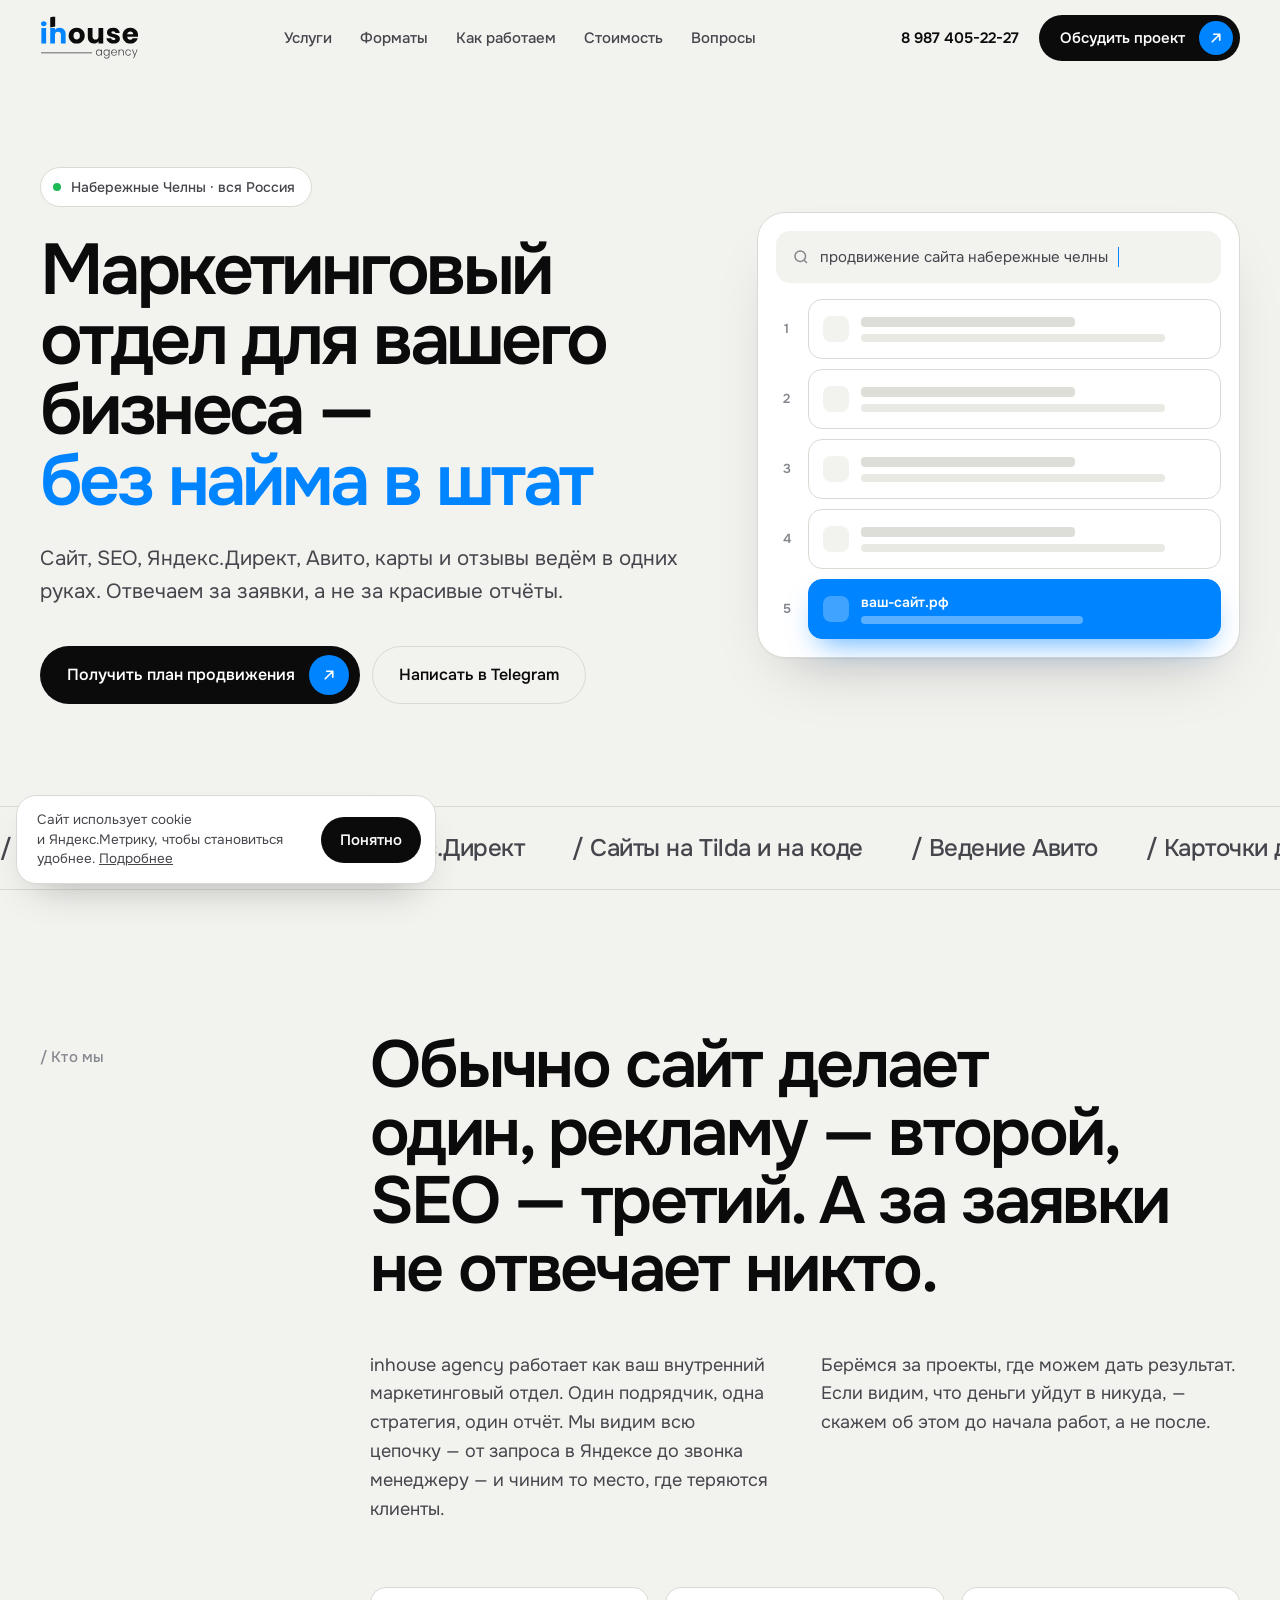
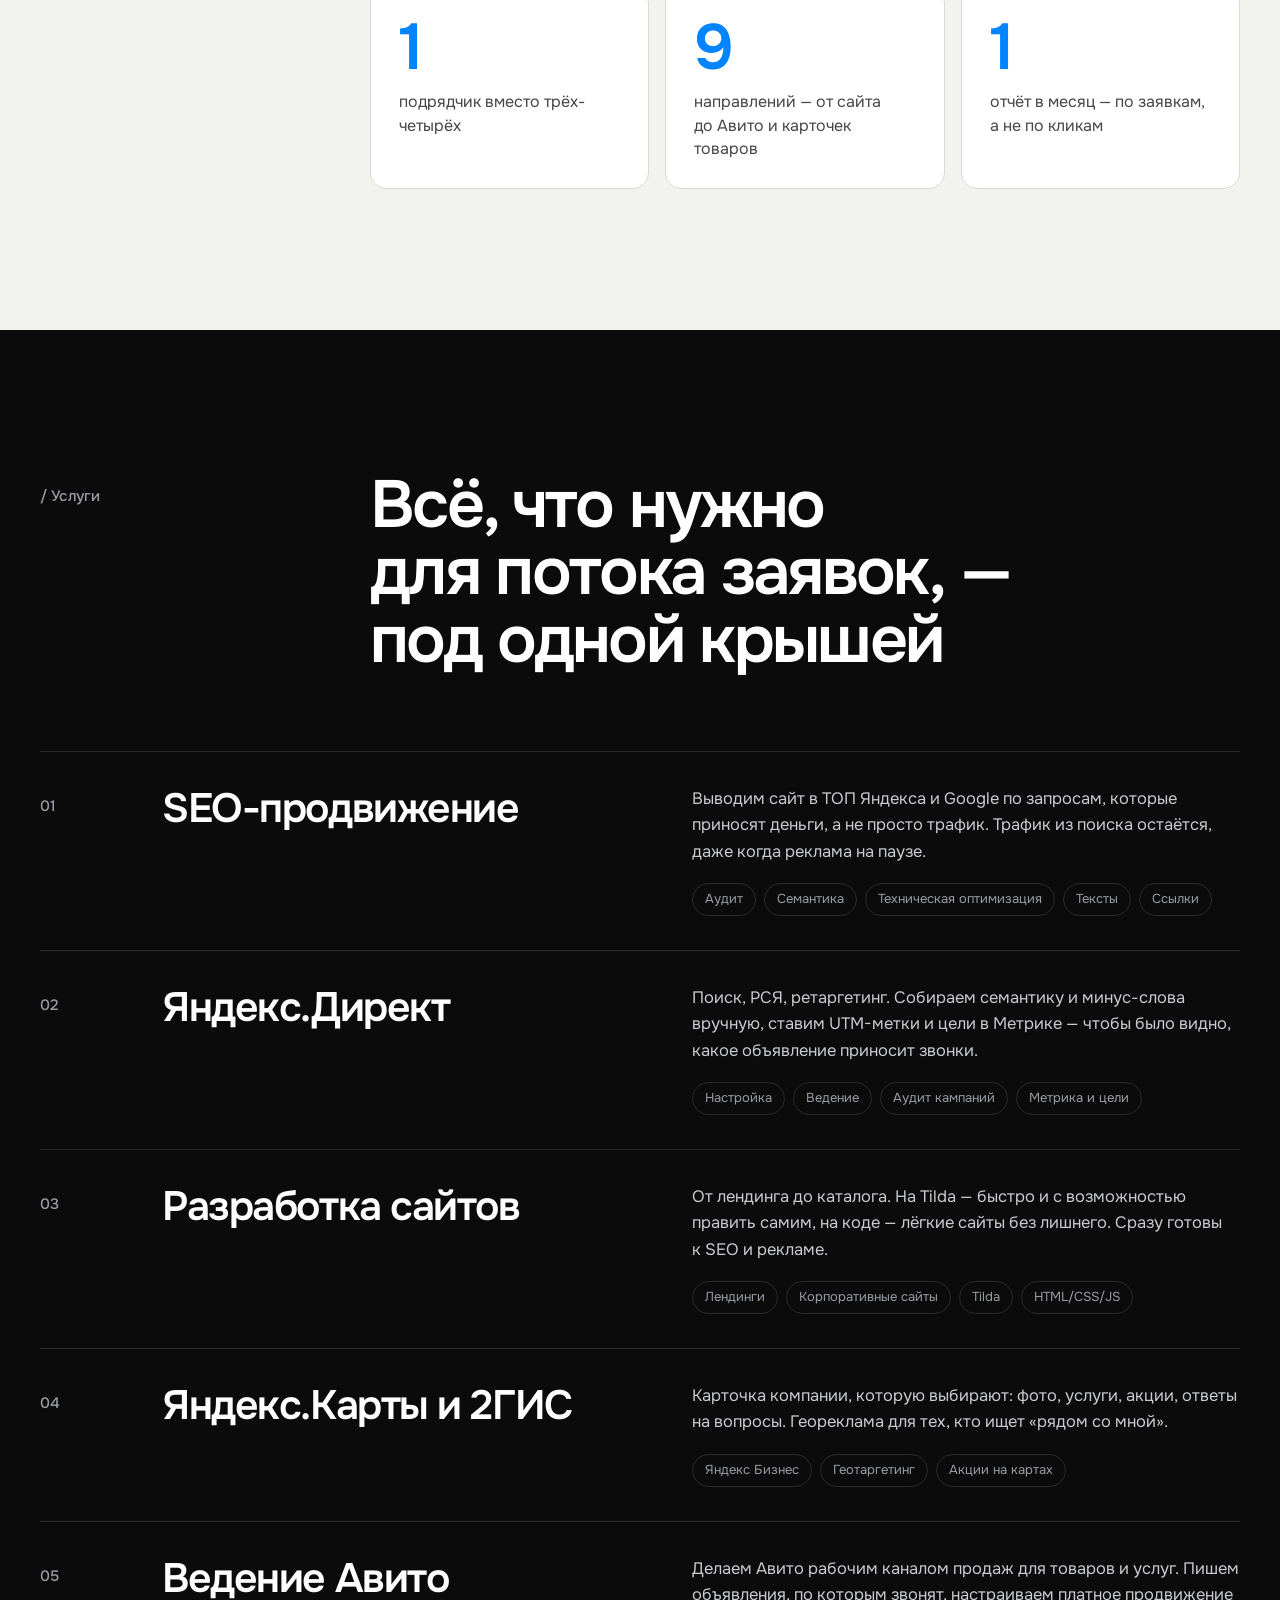
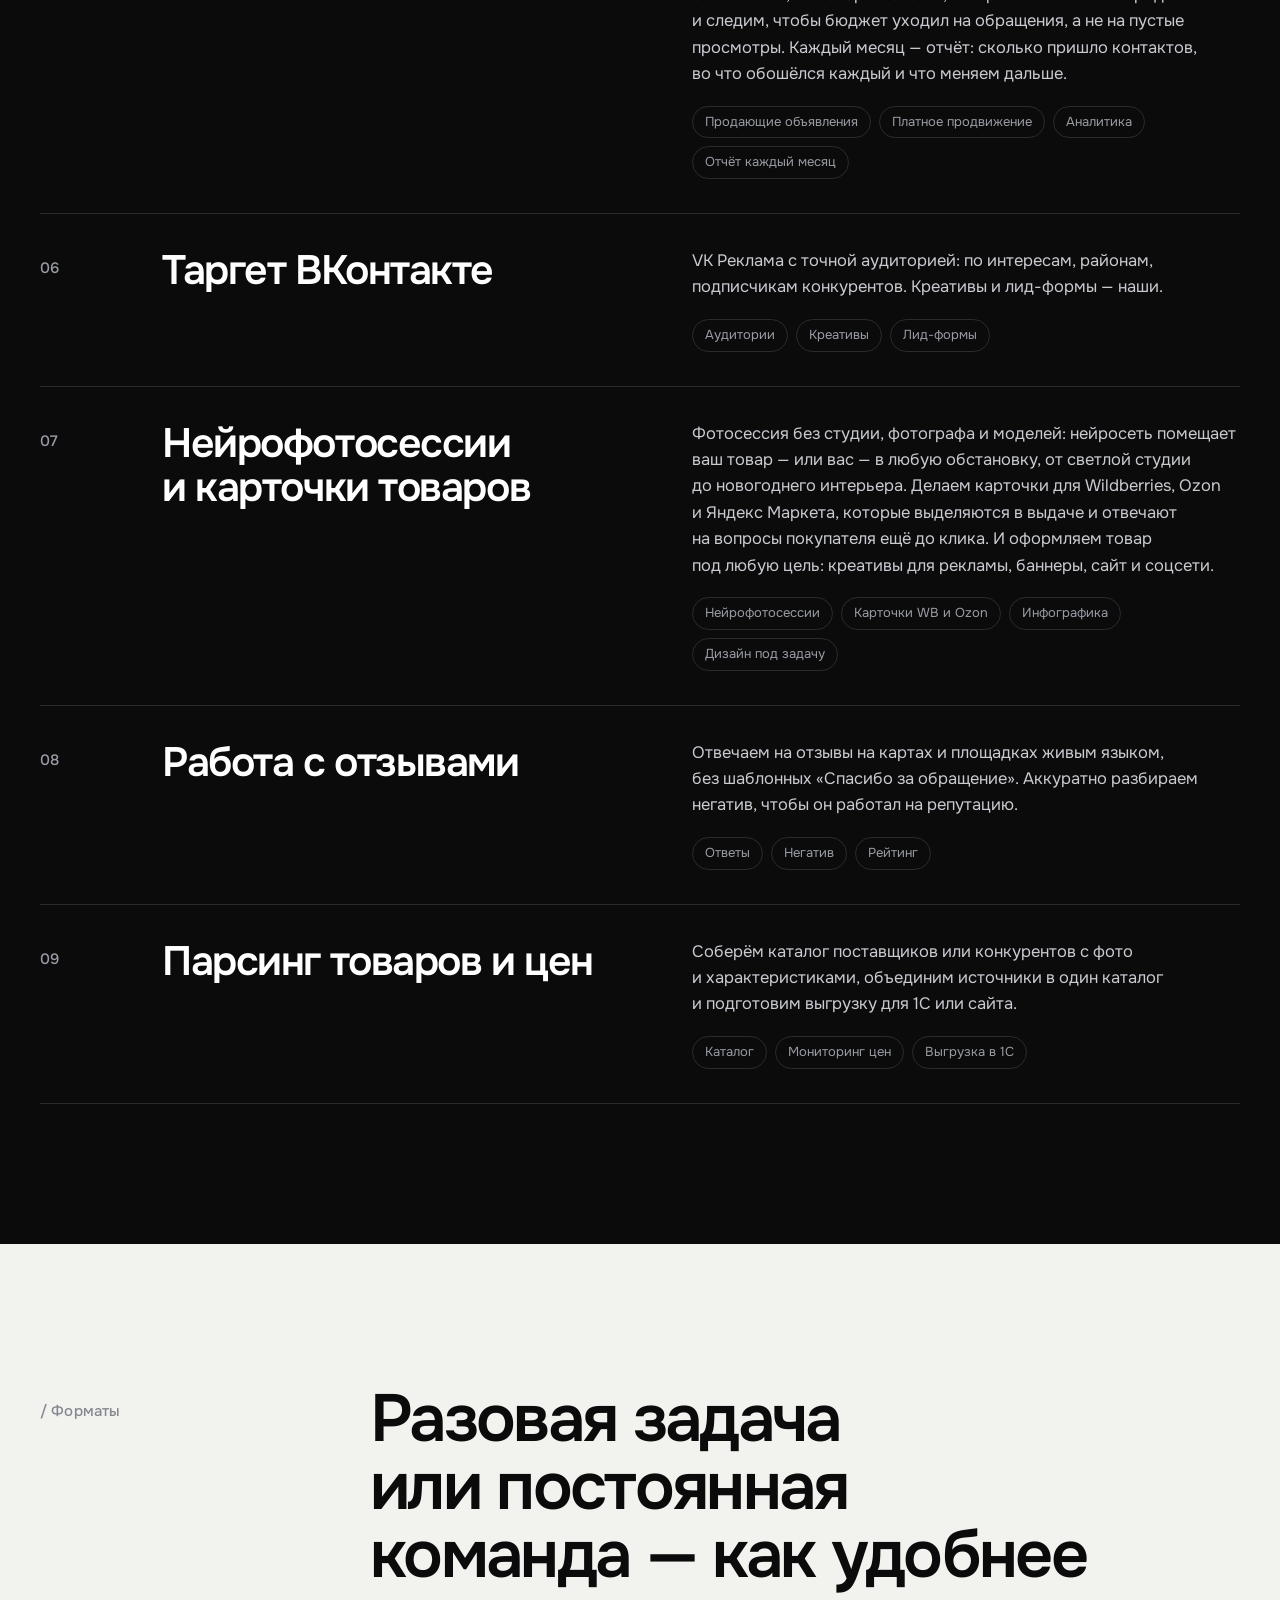
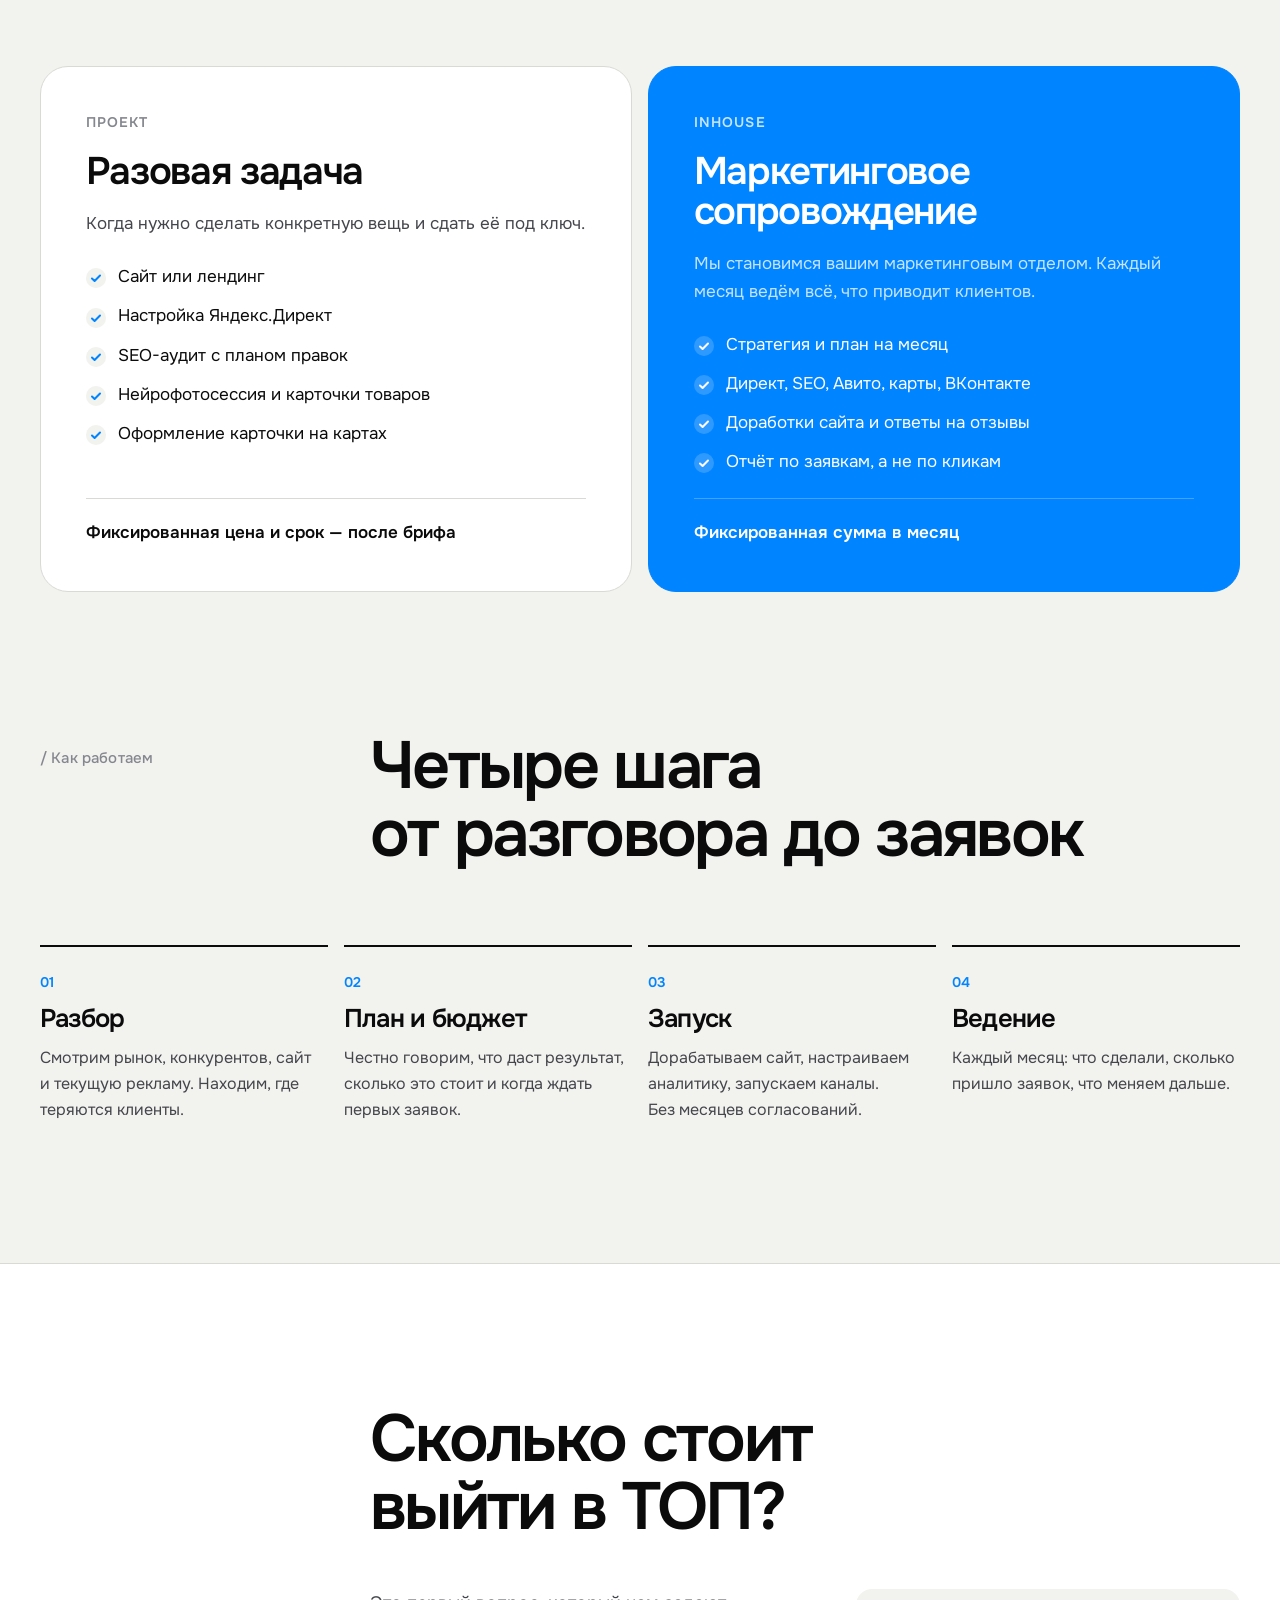
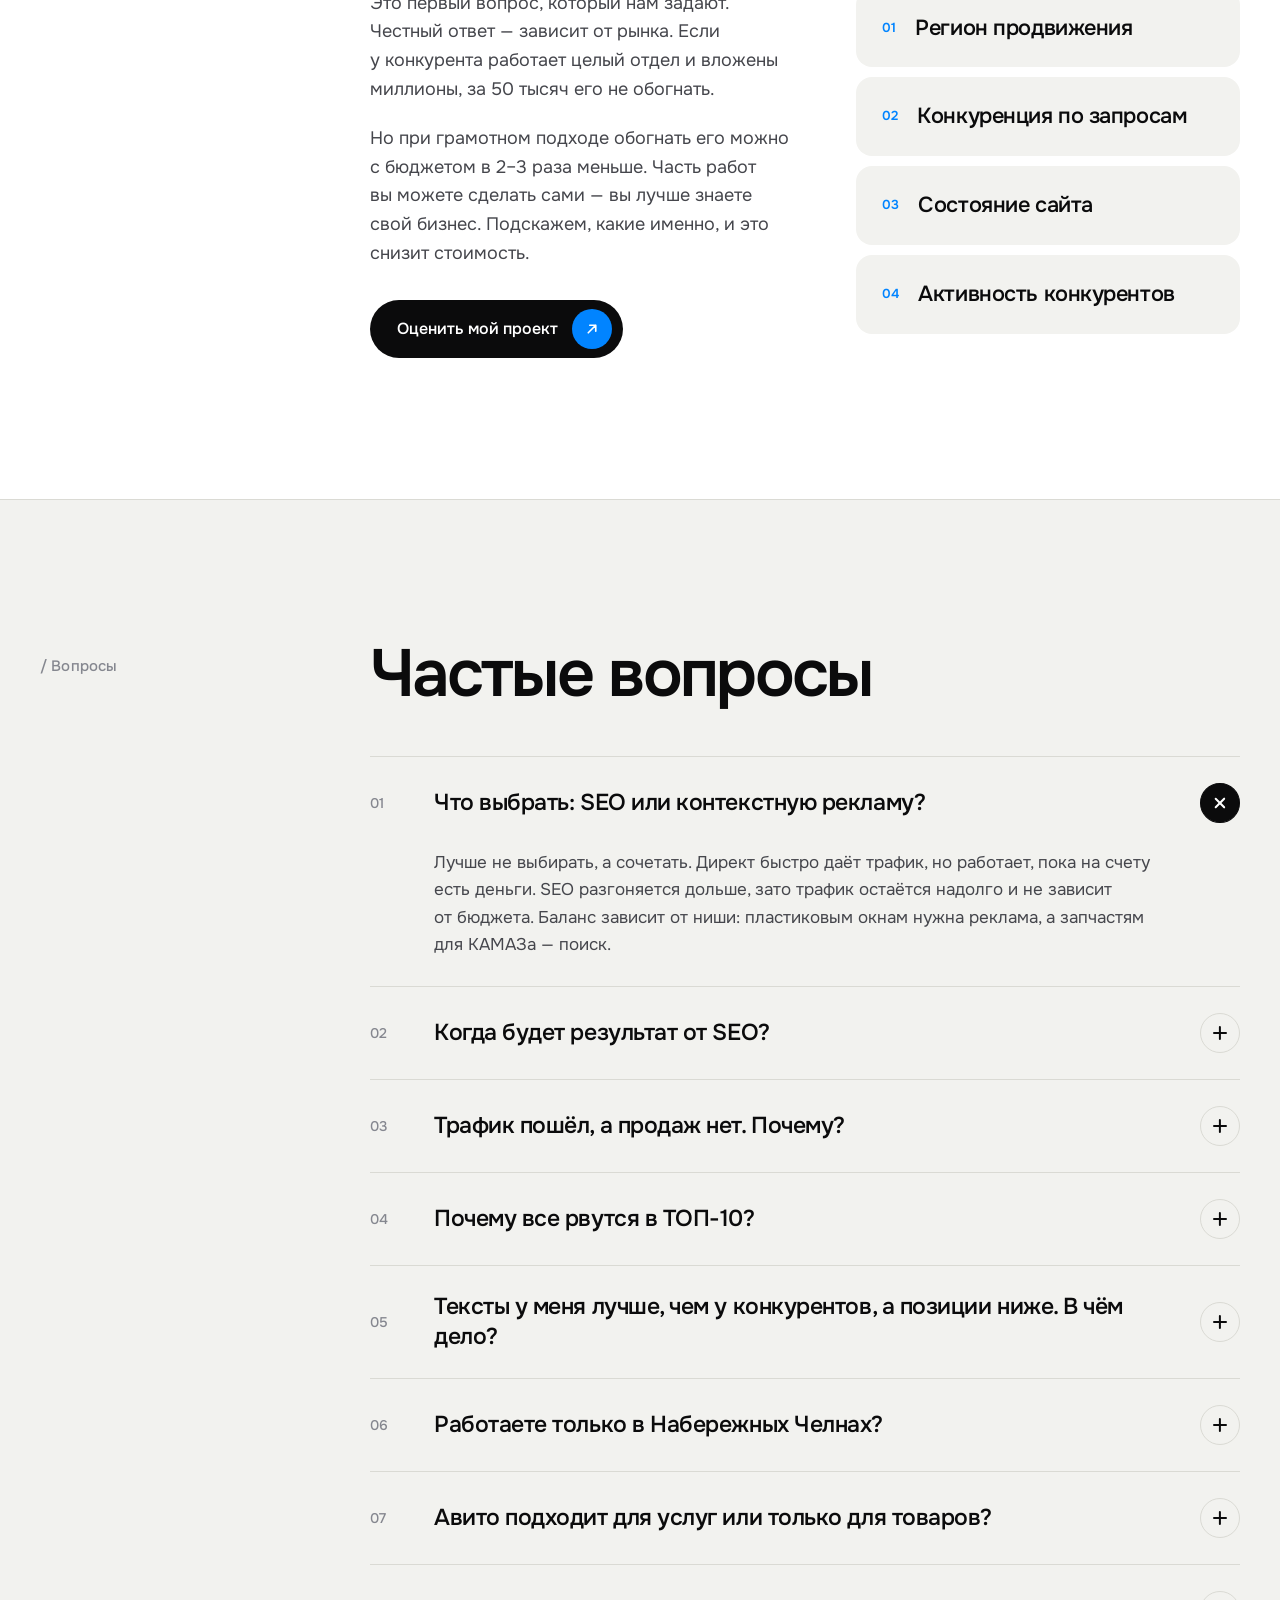
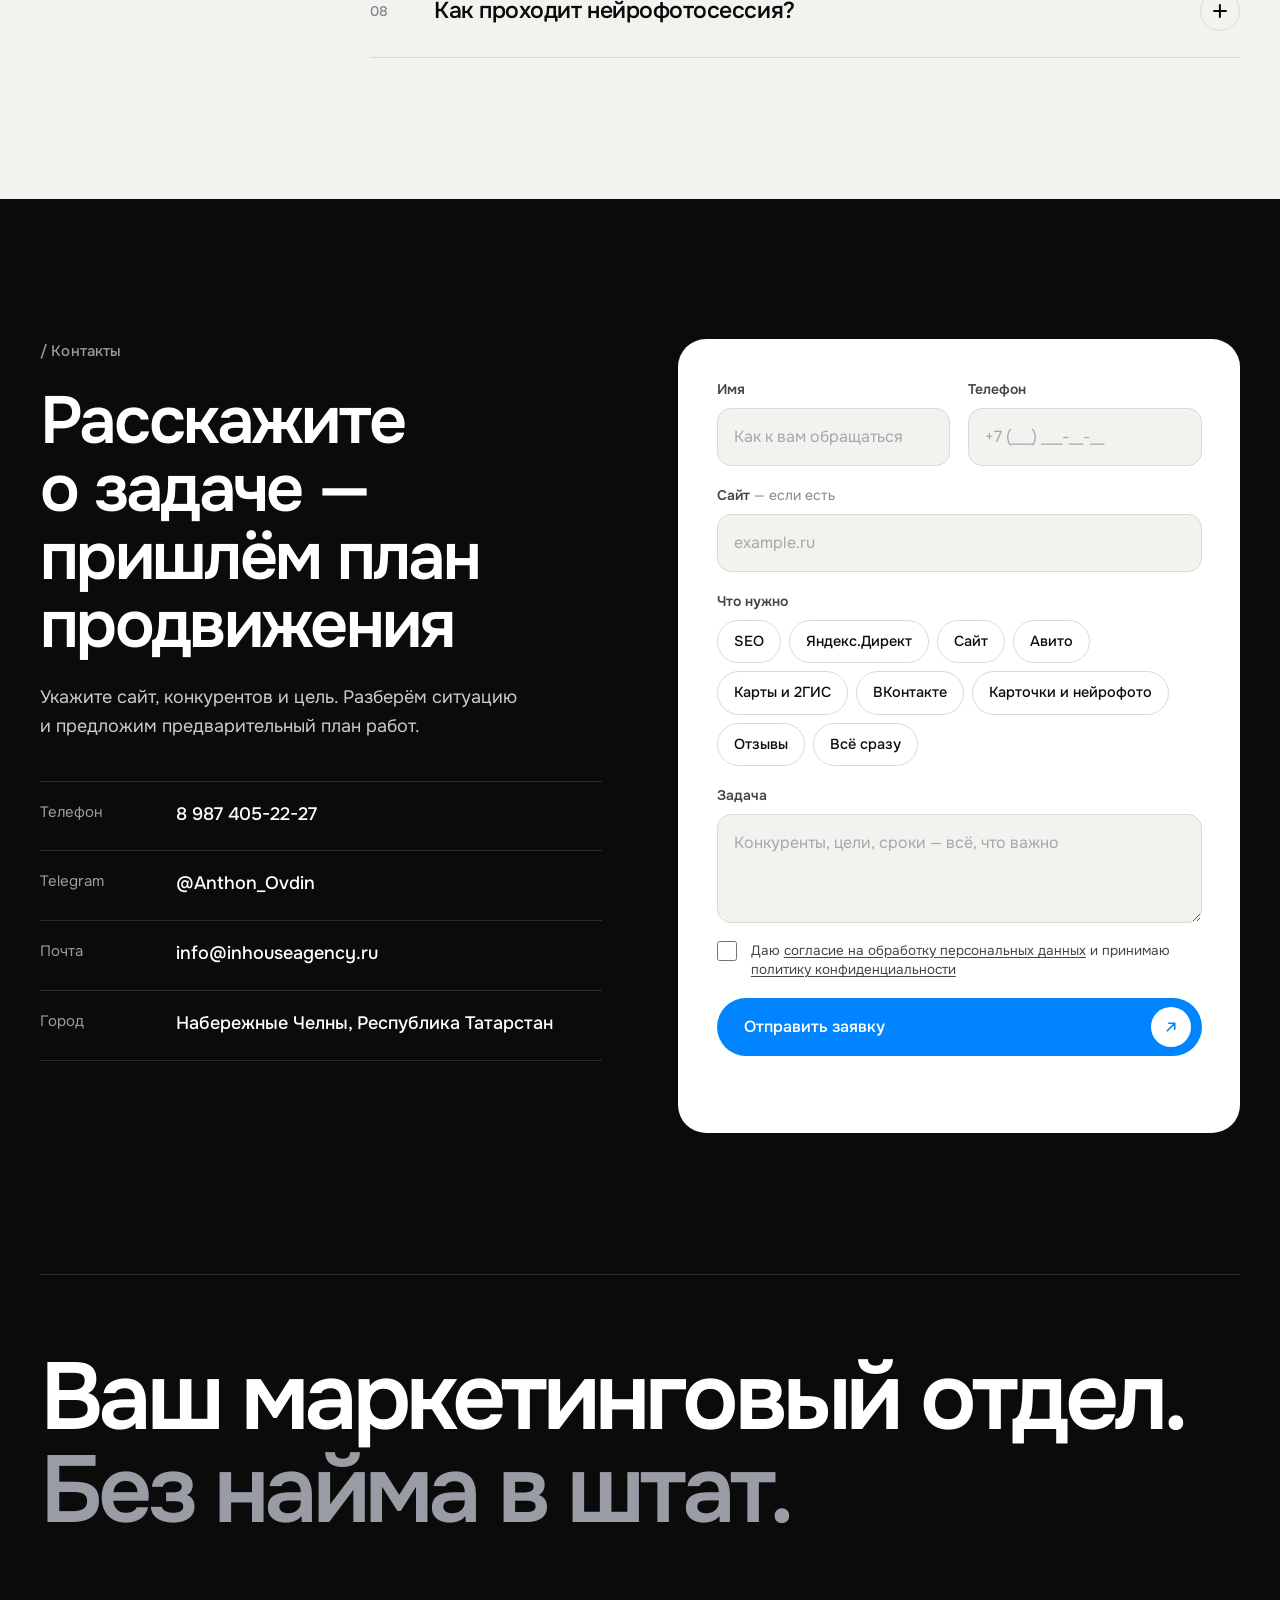
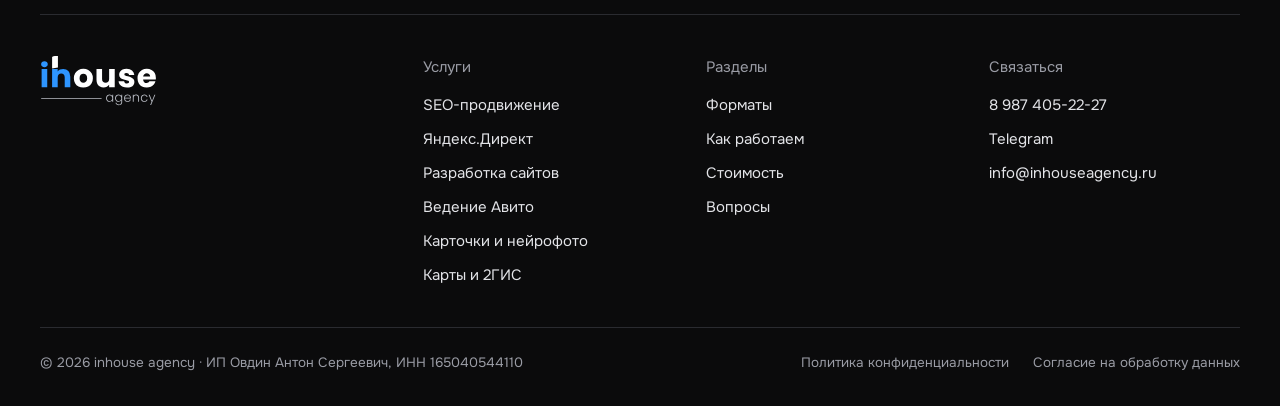
==== index.html @ ba1f0353 "Новые услуги: ведение Авито, нейрофотосессии и карточки для маркетплейсов Два блока в «Услугах», два" ====
<!doctype html>
<html lang="ru">
<head>
<meta charset="utf-8">
<meta name="viewport" content="width=device-width, initial-scale=1, viewport-fit=cover">
<title>inhouse agency — SEO, Яндекс.Директ, Авито и сайты | Набережные Челны</title>
<meta name="description" content="Маркетинговый отдел без найма в штат: SEO, Яндекс.Директ, ведение Авито, сайты, карточки для маркетплейсов и нейрофотосессии. Набережные Челны и вся Россия.">
<link rel="canonical" href="https://inhouseagency.ru/">
<meta name="theme-color" content="#F2F2EF">
<meta property="og:type" content="website">
<meta property="og:locale" content="ru_RU">
<meta property="og:site_name" content="inhouse agency">
<meta property="og:title" content="inhouse agency — маркетинговый отдел без найма в штат">
<meta property="og:description" content="SEO, Директ, Авито, сайты и карточки товаров — в одних руках. Отвечаем за заявки, а не за отчёты.">
<meta property="og:url" content="https://inhouseagency.ru/">
<meta property="og:image" content="https://inhouseagency.ru/assets/img/og.png">
<meta name="twitter:card" content="summary_large_image">
<link rel="icon" href="/favicon.svg" type="image/svg+xml">
<link rel="icon" href="/favicon-120.png" sizes="120x120" type="image/png">
<link rel="apple-touch-icon" href="/apple-touch-icon.png">
<link rel="preload" href="assets/fonts/onest-var.woff2" as="font" type="font/woff2" crossorigin>
<link rel="stylesheet" href="assets/css/style.css">
<script type="application/ld+json">
{
  "@context": "https://schema.org",
  "@type": "ProfessionalService",
  "name": "inhouse agency",
  "url": "https://inhouseagency.ru/",
  "logo": "https://inhouseagency.ru/assets/img/logo.svg",
  "image": "https://inhouseagency.ru/assets/img/og.png",
  "telephone": "+7 987 405-22-27",
  "email": "info@inhouseagency.ru",
  "address": {"@type": "PostalAddress", "addressLocality": "Набережные Челны", "addressRegion": "Республика Татарстан", "addressCountry": "RU"},
  "areaServed": {"@type": "Country", "name": "Россия"},
  "description": "SEO-продвижение, контекстная реклама в Яндекс.Директ, ведение Авито, разработка сайтов, карточки товаров для маркетплейсов и нейрофотосессии, геомаркетинг, таргет ВКонтакте и работа с отзывами."
}
</script>
<!-- Яндекс.Метрика: вставь сюда код счётчика, а его номер — в CONFIG.metrikaId в assets/js/main.js -->
</head>
<body>
<a class="skip" href="#main">К содержанию</a>

<header class="header" id="top">
  <div class="container header__in">
    <a class="header__logo" href="#top" aria-label="inhouse agency — на главную">
      <img src="assets/img/logo.svg" alt="inhouse agency" width="150" height="67">
    </a>
    <nav class="nav" aria-label="Основное меню">
      <a href="#services">Услуги</a>
      <a href="#format">Форматы</a>
      <a href="#process">Как работаем</a>
      <a href="#price">Стоимость</a>
      <a href="#faq">Вопросы</a>
    </nav>
    <div class="header__cta">
      <a class="header__phone" href="tel:+79874052227" data-goal="click_phone">8 987 405-22-27</a>
      <a class="btn btn--dark btn--sm" href="#contacts">Обсудить проект <span class="btn__ico" aria-hidden="true"><svg viewBox="0 0 24 24"><path d="M7 17 17 7M9 7h8v8"/></svg></span></a>
    </div>
    <button class="burger" type="button" aria-label="Открыть меню" aria-expanded="false" aria-controls="menu"><span></span><span></span></button>
  </div>
</header>

<div class="menu" id="menu" hidden>
  <nav class="menu__nav" aria-label="Мобильное меню">
    <a href="#services">Услуги</a>
    <a href="#format">Форматы</a>
    <a href="#process">Как работаем</a>
    <a href="#price">Стоимость</a>
    <a href="#faq">Вопросы</a>
    <a href="#contacts">Контакты</a>
  </nav>
  <div class="menu__foot">
    <a class="menu__phone" href="tel:+79874052227" data-goal="click_phone">8 987 405-22-27</a>
    <a class="btn btn--accent" href="https://t.me/Anthon_Ovdin" target="_blank" rel="noopener" data-goal="click_telegram">Написать в Telegram</a>
  </div>
</div>

<main id="main">

  <!-- HERO -->
  <section class="hero">
    <div class="container hero__in">
      <div class="hero__text">
        <p class="chip reveal"><span class="chip__dot"></span>Набережные Челны · вся Россия</p>
        <h1 class="hero__title reveal">Маркетинговый отдел для&nbsp;вашего бизнеса — <span class="accent">без&nbsp;найма в&nbsp;штат</span></h1>
        <p class="hero__lead reveal">Сайт, SEO, Яндекс.Директ, Авито, карты и&nbsp;отзывы ведём в&nbsp;одних руках. Отвечаем за&nbsp;заявки, а&nbsp;не&nbsp;за&nbsp;красивые отчёты.</p>
        <div class="hero__actions reveal">
          <a class="btn btn--dark" href="#contacts">Получить план продвижения <span class="btn__ico" aria-hidden="true"><svg viewBox="0 0 24 24"><path d="M7 17 17 7M9 7h8v8"/></svg></span></a>
          <a class="btn btn--ghost" href="https://t.me/Anthon_Ovdin" target="_blank" rel="noopener" data-goal="click_telegram">Написать в Telegram</a>
        </div>
      </div>

      <div class="serp reveal" aria-hidden="true">
        <div class="serp__bar">
          <svg viewBox="0 0 24 24"><circle cx="11" cy="11" r="7"/><path d="m20 20-4-4"/></svg>
          <span>продвижение сайта набережные челны</span><i class="serp__caret"></i>
        </div>
        <div class="serp__list">
          <div class="serp__nums"><b>1</b><b>2</b><b>3</b><b>4</b><b>5</b></div>
          <div class="serp__items">
            <div class="serp__it serp__it--0"><i></i><span><em></em><em></em></span></div>
            <div class="serp__it serp__it--1"><i></i><span><em></em><em></em></span></div>
            <div class="serp__it serp__it--2"><i></i><span><em></em><em></em></span></div>
            <div class="serp__it serp__it--3"><i></i><span><em></em><em></em></span></div>
            <div class="serp__it serp__it--me"><i></i><span><strong>ваш-сайт.рф</strong><em></em></span><mark>ТОП-1</mark></div>
          </div>
        </div>
      </div>
    </div>

    <div class="ticker" aria-label="Направления работы">
      <div class="ticker__track">
        <span>/ SEO в Яндексе и Google</span><span>/ Яндекс.Директ</span><span>/ Сайты на Tilda и на коде</span><span>/ Ведение Авито</span><span>/ Карточки для маркетплейсов</span><span>/ Нейрофотосессии</span><span>/ Яндекс.Карты и 2ГИС</span><span>/ Таргет ВКонтакте</span><span>/ Работа с отзывами</span><span>/ Парсинг товаров и цен</span>
        <span aria-hidden="true">/ SEO в Яндексе и Google</span><span aria-hidden="true">/ Яндекс.Директ</span><span aria-hidden="true">/ Сайты на Tilda и на коде</span><span aria-hidden="true">/ Ведение Авито</span><span aria-hidden="true">/ Карточки для маркетплейсов</span><span aria-hidden="true">/ Нейрофотосессии</span><span aria-hidden="true">/ Яндекс.Карты и 2ГИС</span><span aria-hidden="true">/ Таргет ВКонтакте</span><span aria-hidden="true">/ Работа с отзывами</span><span aria-hidden="true">/ Парсинг товаров и цен</span>
      </div>
    </div>
  </section>

  <!-- ABOUT -->
  <section class="section about" id="about">
    <div class="container grid-label">
      <p class="label reveal">/ Кто мы</p>
      <div>
        <h2 class="h2 reveal">Обычно сайт делает один, рекламу&nbsp;— второй, SEO&nbsp;— третий. А&nbsp;за&nbsp;заявки не&nbsp;отвечает никто.</h2>
        <div class="about__cols">
          <p class="reveal">inhouse agency работает как ваш внутренний маркетинговый отдел. Один подрядчик, одна стратегия, один отчёт. Мы&nbsp;видим всю цепочку&nbsp;— от&nbsp;запроса в&nbsp;Яндексе до&nbsp;звонка менеджеру&nbsp;— и&nbsp;чиним то&nbsp;место, где теряются клиенты.</p>
          <p class="reveal">Берёмся за&nbsp;проекты, где можем дать результат. Если видим, что деньги уйдут в&nbsp;никуда,&nbsp;— скажем об&nbsp;этом до&nbsp;начала работ, а&nbsp;не&nbsp;после.</p>
        </div>
        <ul class="facts">
          <li class="reveal"><b>1</b><span>подрядчик вместо трёх-четырёх</span></li>
          <li class="reveal"><b>9</b><span>направлений&nbsp;— от&nbsp;сайта до&nbsp;Авито и&nbsp;карточек товаров</span></li>
          <li class="reveal"><b>1</b><span>отчёт в&nbsp;месяц&nbsp;— по&nbsp;заявкам, а&nbsp;не&nbsp;по&nbsp;кликам</span></li>
        </ul>
      </div>
    </div>
  </section>

  <!-- SERVICES -->
  <section class="section section--dark services" id="services">
    <div class="container">
      <div class="grid-label">
        <p class="label reveal">/ Услуги</p>
        <h2 class="h2 reveal">Всё, что нужно для&nbsp;потока заявок,&nbsp;— под&nbsp;одной крышей</h2>
      </div>
      <ol class="svc">
        <li class="svc__row reveal">
          <span class="svc__num">01</span>
          <h3 class="svc__title">SEO-продвижение</h3>
          <div class="svc__body">
            <p>Выводим сайт в&nbsp;ТОП Яндекса и&nbsp;Google по&nbsp;запросам, которые приносят деньги, а&nbsp;не&nbsp;просто трафик. Трафик из&nbsp;поиска остаётся, даже когда реклама на&nbsp;паузе.</p>
            <ul class="tags"><li>Аудит</li><li>Семантика</li><li>Техническая оптимизация</li><li>Тексты</li><li>Ссылки</li></ul>
          </div>
        </li>
        <li class="svc__row reveal">
          <span class="svc__num">02</span>
          <h3 class="svc__title">Яндекс.Директ</h3>
          <div class="svc__body">
            <p>Поиск, РСЯ, ретаргетинг. Собираем семантику и&nbsp;минус-слова вручную, ставим UTM-метки и&nbsp;цели в&nbsp;Метрике&nbsp;— чтобы было видно, какое объявление приносит звонки.</p>
            <ul class="tags"><li>Настройка</li><li>Ведение</li><li>Аудит кампаний</li><li>Метрика и&nbsp;цели</li></ul>
          </div>
        </li>
        <li class="svc__row reveal">
          <span class="svc__num">03</span>
          <h3 class="svc__title">Разработка сайтов</h3>
          <div class="svc__body">
            <p>От&nbsp;лендинга до&nbsp;каталога. На&nbsp;Tilda&nbsp;— быстро и&nbsp;с&nbsp;возможностью править самим, на&nbsp;коде&nbsp;— лёгкие сайты без&nbsp;лишнего. Сразу готовы к&nbsp;SEO и&nbsp;рекламе.</p>
            <ul class="tags"><li>Лендинги</li><li>Корпоративные сайты</li><li>Tilda</li><li>HTML/CSS/JS</li></ul>
          </div>
        </li>
        <li class="svc__row reveal">
          <span class="svc__num">04</span>
          <h3 class="svc__title">Яндекс.Карты и&nbsp;2ГИС</h3>
          <div class="svc__body">
            <p>Карточка компании, которую выбирают: фото, услуги, акции, ответы на&nbsp;вопросы. Геореклама для&nbsp;тех, кто ищет «рядом со&nbsp;мной».</p>
            <ul class="tags"><li>Яндекс Бизнес</li><li>Геотаргетинг</li><li>Акции на&nbsp;картах</li></ul>
          </div>
        </li>
        <li class="svc__row reveal">
          <span class="svc__num">05</span>
          <h3 class="svc__title">Ведение Авито</h3>
          <div class="svc__body">
            <p>Делаем Авито рабочим каналом продаж для&nbsp;товаров и&nbsp;услуг. Пишем объявления, по&nbsp;которым звонят, настраиваем платное продвижение и&nbsp;следим, чтобы бюджет уходил на&nbsp;обращения, а&nbsp;не&nbsp;на&nbsp;пустые просмотры. Каждый месяц&nbsp;— отчёт: сколько пришло контактов, во&nbsp;что обошёлся каждый и&nbsp;что меняем дальше.</p>
            <ul class="tags"><li>Продающие объявления</li><li>Платное продвижение</li><li>Аналитика</li><li>Отчёт каждый месяц</li></ul>
          </div>
        </li>
        <li class="svc__row reveal">
          <span class="svc__num">06</span>
          <h3 class="svc__title">Таргет ВКонтакте</h3>
          <div class="svc__body">
            <p>VK&nbsp;Реклама с&nbsp;точной аудиторией: по&nbsp;интересам, районам, подписчикам конкурентов. Креативы и&nbsp;лид-формы&nbsp;— наши.</p>
            <ul class="tags"><li>Аудитории</li><li>Креативы</li><li>Лид-формы</li></ul>
          </div>
        </li>
        <li class="svc__row reveal">
          <span class="svc__num">07</span>
          <h3 class="svc__title">Нейрофотосессии и&nbsp;карточки товаров</h3>
          <div class="svc__body">
            <p>Фотосессия без&nbsp;студии, фотографа и&nbsp;моделей: нейросеть помещает ваш товар&nbsp;— или вас&nbsp;— в&nbsp;любую обстановку, от&nbsp;светлой студии до&nbsp;новогоднего интерьера. Делаем карточки для&nbsp;Wildberries, Ozon и&nbsp;Яндекс Маркета, которые выделяются в&nbsp;выдаче и&nbsp;отвечают на&nbsp;вопросы покупателя ещё до&nbsp;клика. И&nbsp;оформляем товар под&nbsp;любую цель: креативы для&nbsp;рекламы, баннеры, сайт и&nbsp;соцсети.</p>
            <ul class="tags"><li>Нейрофотосессии</li><li>Карточки WB и&nbsp;Ozon</li><li>Инфографика</li><li>Дизайн под&nbsp;задачу</li></ul>
          </div>
        </li>
        <li class="svc__row reveal">
          <span class="svc__num">08</span>
          <h3 class="svc__title">Работа с&nbsp;отзывами</h3>
          <div class="svc__body">
            <p>Отвечаем на&nbsp;отзывы на&nbsp;картах и&nbsp;площадках живым языком, без&nbsp;шаблонных «Спасибо за&nbsp;обращение». Аккуратно разбираем негатив, чтобы он&nbsp;работал на&nbsp;репутацию.</p>
            <ul class="tags"><li>Ответы</li><li>Негатив</li><li>Рейтинг</li></ul>
          </div>
        </li>
        <li class="svc__row reveal">
          <span class="svc__num">09</span>
          <h3 class="svc__title">Парсинг товаров и&nbsp;цен</h3>
          <div class="svc__body">
            <p>Соберём каталог поставщиков или конкурентов с&nbsp;фото и&nbsp;характеристиками, объединим источники в&nbsp;один каталог и&nbsp;подготовим выгрузку для&nbsp;1С или сайта.</p>
            <ul class="tags"><li>Каталог</li><li>Мониторинг цен</li><li>Выгрузка в&nbsp;1С</li></ul>
          </div>
        </li>
      </ol>
    </div>
  </section>

  <!-- FORMAT -->
  <section class="section format" id="format">
    <div class="container">
      <div class="grid-label">
        <p class="label reveal">/ Форматы</p>
        <h2 class="h2 reveal">Разовая задача или&nbsp;постоянная команда&nbsp;— как удобнее</h2>
      </div>
      <div class="format__grid">
        <article class="card reveal">
          <p class="card__kicker">Проект</p>
          <h3 class="card__title">Разовая задача</h3>
          <p class="card__text">Когда нужно сделать конкретную вещь и&nbsp;сдать её&nbsp;под ключ.</p>
          <ul class="ticks">
            <li>Сайт или лендинг</li>
            <li>Настройка Яндекс.Директ</li>
            <li>SEO-аудит с&nbsp;планом правок</li>
            <li>Нейрофотосессия и&nbsp;карточки товаров</li>
            <li>Оформление карточки на&nbsp;картах</li>
          </ul>
          <p class="card__note">Фиксированная цена и&nbsp;срок&nbsp;— после брифа</p>
        </article>
        <article class="card card--accent reveal">
          <p class="card__kicker">inhouse</p>
          <h3 class="card__title">Маркетинговое сопровождение</h3>
          <p class="card__text">Мы&nbsp;становимся вашим маркетинговым отделом. Каждый месяц ведём всё, что приводит клиентов.</p>
          <ul class="ticks">
            <li>Стратегия и&nbsp;план на&nbsp;месяц</li>
            <li>Директ, SEO, Авито, карты, ВКонтакте</li>
            <li>Доработки сайта и&nbsp;ответы на&nbsp;отзывы</li>
            <li>Отчёт по&nbsp;заявкам, а&nbsp;не&nbsp;по&nbsp;кликам</li>
          </ul>
          <p class="card__note">Фиксированная сумма в&nbsp;месяц</p>
        </article>
      </div>
    </div>
  </section>

  <!-- PROCESS -->
  <section class="section process" id="process">
    <div class="container">
      <div class="grid-label">
        <p class="label reveal">/ Как работаем</p>
        <h2 class="h2 reveal">Четыре шага от&nbsp;разговора до&nbsp;заявок</h2>
      </div>
      <ol class="steps">
        <li class="step reveal"><span class="step__num">01</span><h3>Разбор</h3><p>Смотрим рынок, конкурентов, сайт и&nbsp;текущую рекламу. Находим, где теряются клиенты.</p></li>
        <li class="step reveal"><span class="step__num">02</span><h3>План и&nbsp;бюджет</h3><p>Честно говорим, что даст результат, сколько это стоит и&nbsp;когда ждать первых заявок.</p></li>
        <li class="step reveal"><span class="step__num">03</span><h3>Запуск</h3><p>Дорабатываем сайт, настраиваем аналитику, запускаем каналы. Без&nbsp;месяцев согласований.</p></li>
        <li class="step reveal"><span class="step__num">04</span><h3>Ведение</h3><p>Каждый месяц: что сделали, сколько пришло заявок, что меняем дальше.</p></li>
      </ol>
    </div>
  </section>

  <!-- PRICE -->
  <section class="section price" id="price">
    <div class="container grid-label">
      <p class="label reveal">/ Стоимость</p>
      <div>
        <h2 class="h2 reveal">Сколько стоит выйти в&nbsp;ТОП?</h2>
        <div class="price__cols">
          <div class="price__text">
            <p class="reveal">Это первый вопрос, который нам задают. Честный ответ&nbsp;— зависит от&nbsp;рынка. Если у&nbsp;конкурента работает целый отдел и&nbsp;вложены миллионы, за&nbsp;50&nbsp;тысяч его не&nbsp;обогнать.</p>
            <p class="reveal">Но&nbsp;при грамотном подходе обогнать его можно с&nbsp;бюджетом в&nbsp;2–3&nbsp;раза меньше. Часть работ вы&nbsp;можете сделать сами&nbsp;— вы&nbsp;лучше знаете свой бизнес. Подскажем, какие именно, и&nbsp;это снизит стоимость.</p>
            <a class="btn btn--dark reveal" href="#contacts">Оценить мой проект <span class="btn__ico" aria-hidden="true"><svg viewBox="0 0 24 24"><path d="M7 17 17 7M9 7h8v8"/></svg></span></a>
          </div>
          <ul class="factors">
            <li class="reveal"><span>01</span>Регион продвижения</li>
            <li class="reveal"><span>02</span>Конкуренция по&nbsp;запросам</li>
            <li class="reveal"><span>03</span>Состояние сайта</li>
            <li class="reveal"><span>04</span>Активность конкурентов</li>
          </ul>
        </div>
      </div>
    </div>
  </section>

  <!-- FAQ -->
  <section class="section faq" id="faq">
    <div class="container grid-label">
      <p class="label reveal">/ Вопросы</p>
      <div>
        <h2 class="h2 reveal">Частые вопросы</h2>
        <div class="acc">
          <details class="acc__it reveal" open>
            <summary><span class="acc__num">01</span>Что выбрать: SEO или контекстную рекламу?<i aria-hidden="true"></i></summary>
            <div class="acc__body"><p>Лучше не&nbsp;выбирать, а&nbsp;сочетать. Директ быстро даёт трафик, но&nbsp;работает, пока на&nbsp;счету есть деньги. SEO разгоняется дольше, зато трафик остаётся надолго и&nbsp;не&nbsp;зависит от&nbsp;бюджета. Баланс зависит от&nbsp;ниши: пластиковым окнам нужна реклама, а&nbsp;запчастям для&nbsp;КАМАЗа&nbsp;— поиск.</p></div>
          </details>
          <details class="acc__it reveal">
            <summary><span class="acc__num">02</span>Когда будет результат от&nbsp;SEO?<i aria-hidden="true"></i></summary>
            <div class="acc__body"><p>Зависит от&nbsp;возраста сайта, его состояния и&nbsp;конкуренции. Новому сайту нужно 6–8&nbsp;месяцев до&nbsp;стабильного трафика. Если сайт работает давно, первые изменения видны через 2–3&nbsp;месяца.</p></div>
          </details>
          <details class="acc__it reveal">
            <summary><span class="acc__num">03</span>Трафик пошёл, а&nbsp;продаж нет. Почему?<i aria-hidden="true"></i></summary>
            <div class="acc__body"><p>Чаще всего приходят не&nbsp;те&nbsp;люди: трафик нецелевой. Ещё причины&nbsp;— неудобный сайт, слабое предложение, высокие цены или менеджеры, которые не&nbsp;перезванивают. Разбираемся по&nbsp;всей цепочке и&nbsp;чиним слабое место.</p></div>
          </details>
          <details class="acc__it reveal">
            <summary><span class="acc__num">04</span>Почему все рвутся в&nbsp;ТОП-10?<i aria-hidden="true"></i></summary>
            <div class="acc__body"><p>Первые десять позиций забирают до&nbsp;80–90% переходов по&nbsp;запросу. Сайт на&nbsp;второй странице почти не&nbsp;получает посетителей.</p></div>
          </details>
          <details class="acc__it reveal">
            <summary><span class="acc__num">05</span>Тексты у&nbsp;меня лучше, чем у&nbsp;конкурентов, а&nbsp;позиции ниже. В&nbsp;чём дело?<i aria-hidden="true"></i></summary>
            <div class="acc__body"><p>Тексты&nbsp;— лишь один из&nbsp;факторов. Важны удобство сайта, история домена, ссылки, скорость загрузки, техническая оптимизация и&nbsp;то, как люди ведут себя на&nbsp;сайте. Сравниваем с&nbsp;конкурентами по&nbsp;всем направлениям и&nbsp;находим, в&nbsp;чём они сильнее.</p></div>
          </details>
          <details class="acc__it reveal">
            <summary><span class="acc__num">06</span>Работаете только в&nbsp;Набережных Челнах?<i aria-hidden="true"></i></summary>
            <div class="acc__body"><p>Нет, работаем с&nbsp;клиентами по&nbsp;всей России удалённо. Если вы&nbsp;в&nbsp;Челнах&nbsp;— можем встретиться лично.</p></div>
          </details>
          <details class="acc__it reveal">
            <summary><span class="acc__num">07</span>Авито подходит для&nbsp;услуг или только для&nbsp;товаров?<i aria-hidden="true"></i></summary>
            <div class="acc__body"><p>И&nbsp;для&nbsp;того, и&nbsp;для&nbsp;другого. На&nbsp;Авито ищут мастеров, ремонт, перевозки, обучение, услуги для&nbsp;бизнеса&nbsp;— и&nbsp;часто готовы заказать сразу. Важно выбрать правильную категорию, написать объявление под&nbsp;запросы покупателей и&nbsp;не&nbsp;тратить бюджет на&nbsp;продвижение там, где нет спроса.</p></div>
          </details>
          <details class="acc__it reveal">
            <summary><span class="acc__num">08</span>Как проходит нейрофотосессия?<i aria-hidden="true"></i></summary>
            <div class="acc__body"><p>Вы&nbsp;присылаете несколько фото товара&nbsp;— или свои, если нужна портретная съёмка. Нейросеть переносит их&nbsp;в&nbsp;нужную обстановку: студия, интерьер, улица, сезонный сюжет. Затем вручную проверяем детали, чтобы товар остался собой: форма, цвет, логотип. Выходит быстрее и&nbsp;дешевле классической съёмки, а&nbsp;фон можно сменить под&nbsp;любой сезон или акцию.</p></div>
          </details>
        </div>
      </div>
    </div>
  </section>

  <!-- CONTACTS -->
  <section class="section section--dark contacts" id="contacts">
    <div class="container contacts__in">
      <div class="contacts__text">
        <p class="label reveal">/ Контакты</p>
        <h2 class="h2 reveal">Расскажите о&nbsp;задаче&nbsp;— пришлём план продвижения</h2>
        <p class="contacts__lead reveal">Укажите сайт, конкурентов и&nbsp;цель. Разберём ситуацию и&nbsp;предложим предварительный план работ.</p>
        <ul class="contacts__list reveal">
          <li><span>Телефон</span><a href="tel:+79874052227" data-goal="click_phone">8 987 405-22-27</a></li>
          <li><span>Telegram</span><a href="https://t.me/Anthon_Ovdin" target="_blank" rel="noopener" data-goal="click_telegram">@Anthon_Ovdin</a></li>
          <li><span>Почта</span><a href="mailto:info@inhouseagency.ru" data-goal="click_email">info@inhouseagency.ru</a></li>
          <li><span>Город</span><p>Набережные Челны, Республика Татарстан</p></li>
        </ul>
      </div>

      <form class="form reveal" id="lead" novalidate>
        <div class="form__row">
          <label class="field"><span>Имя</span><input name="name" type="text" autocomplete="name" required placeholder="Как к вам обращаться"></label>
          <label class="field"><span>Телефон</span><input name="phone" type="tel" autocomplete="tel" inputmode="tel" required placeholder="+7 (___) ___-__-__"></label>
        </div>
        <label class="field"><span>Сайт <em>— если есть</em></span><input name="site" type="text" inputmode="url" placeholder="example.ru"></label>
        <fieldset class="field">
          <legend>Что нужно</legend>
          <div class="pills">
            <label><input type="checkbox" name="need" value="SEO"><span>SEO</span></label>
            <label><input type="checkbox" name="need" value="Яндекс.Директ"><span>Яндекс.Директ</span></label>
            <label><input type="checkbox" name="need" value="Сайт"><span>Сайт</span></label>
            <label><input type="checkbox" name="need" value="Авито"><span>Авито</span></label>
            <label><input type="checkbox" name="need" value="Карты и 2ГИС"><span>Карты и&nbsp;2ГИС</span></label>
            <label><input type="checkbox" name="need" value="ВКонтакте"><span>ВКонтакте</span></label>
            <label><input type="checkbox" name="need" value="Карточки и нейрофото"><span>Карточки и&nbsp;нейрофото</span></label>
            <label><input type="checkbox" name="need" value="Отзывы"><span>Отзывы</span></label>
            <label><input type="checkbox" name="need" value="Сопровождение"><span>Всё сразу</span></label>
          </div>
        </fieldset>
        <label class="field"><span>Задача</span><textarea name="message" rows="3" placeholder="Конкуренты, цели, сроки — всё, что важно"></textarea></label>
        <input class="hp" type="text" name="company" tabindex="-1" autocomplete="off" aria-hidden="true">
        <label class="consent"><input type="checkbox" name="consent" required><span>Даю <a href="consent.html" target="_blank">согласие на&nbsp;обработку персональных данных</a> и&nbsp;принимаю <a href="privacy.html" target="_blank">политику конфиденциальности</a></span></label>
        <button class="btn btn--accent btn--wide" type="submit">Отправить заявку <span class="btn__ico" aria-hidden="true"><svg viewBox="0 0 24 24"><path d="M7 17 17 7M9 7h8v8"/></svg></span></button>
        <p class="form__status" role="status" aria-live="polite"></p>
      </form>
    </div>
  </section>

</main>

<footer class="footer">
  <div class="container">
    <p class="footer__big">Ваш маркетинговый отдел.<br><span>Без найма в&nbsp;штат.</span></p>
    <div class="footer__grid">
      <a class="footer__logo" href="#top"><img src="assets/img/logo-light.svg" alt="inhouse agency" width="150" height="67" loading="lazy"></a>
      <nav class="footer__col" aria-label="Услуги">
        <p>Услуги</p>
        <a href="#services">SEO-продвижение</a><a href="#services">Яндекс.Директ</a><a href="#services">Разработка сайтов</a><a href="#services">Ведение Авито</a><a href="#services">Карточки и&nbsp;нейрофото</a><a href="#services">Карты и&nbsp;2ГИС</a>
      </nav>
      <nav class="footer__col" aria-label="Разделы">
        <p>Разделы</p>
        <a href="#format">Форматы</a><a href="#process">Как работаем</a><a href="#price">Стоимость</a><a href="#faq">Вопросы</a>
      </nav>
      <div class="footer__col">
        <p>Связаться</p>
        <a href="tel:+79874052227" data-goal="click_phone">8 987 405-22-27</a><a href="https://t.me/Anthon_Ovdin" target="_blank" rel="noopener" data-goal="click_telegram">Telegram</a><a href="mailto:info@inhouseagency.ru" data-goal="click_email">info@inhouseagency.ru</a>
      </div>
    </div>
    <div class="footer__bottom">
      <p>© <span data-year>2026</span> inhouse agency · ИП Овдин Антон Сергеевич, ИНН 165040544110</p>
      <p><a href="privacy.html">Политика конфиденциальности</a><a href="consent.html">Согласие на обработку данных</a></p>
    </div>
  </div>
</footer>

<div class="cookie" id="cookie" hidden>
  <p>Сайт использует cookie и&nbsp;Яндекс.Метрику, чтобы становиться удобнее. <a href="privacy.html">Подробнее</a></p>
  <button class="btn btn--dark btn--sm" type="button">Понятно</button>
</div>

<script src="assets/js/main.js" defer></script>
</body>
</html>
---- assets/css/style.css ----
/* inhouse agency — стили сайта. Без фреймворков. */

@font-face {
  font-family: "Onest";
  src: url("../fonts/onest-var.woff2") format("woff2");
  font-weight: 100 900;
  font-style: normal;
  font-display: swap;
}

:root {
  --bg: #F2F2EF;
  --surface: #FFFFFF;
  --ink: #0B0B0C;
  --ink-2: #45464C;
  --muted: #85878F;
  --line: #DADAD4;
  --accent: #0184FF;
  --accent-2: #006BD6;
  --dark: #0B0B0C;
  --dark-2: #17181B;
  --dark-line: #2A2B30;
  --dark-muted: #9A9CA5;
  --radius: 28px;
  --radius-sm: 16px;
  --pad: clamp(16px, 4vw, 40px);
  --ease: cubic-bezier(.2, .7, .1, 1);
  --header-h: 76px;
}

*, *::before, *::after { box-sizing: border-box; }
html { scroll-behavior: smooth; scroll-padding-top: calc(var(--header-h) + 8px); -webkit-text-size-adjust: 100%; }
body {
  margin: 0;
  background: var(--bg);
  color: var(--ink);
  font: 400 17px/1.6 "Onest", system-ui, -apple-system, "Segoe UI", Roboto, sans-serif;
  -webkit-font-smoothing: antialiased;
  text-rendering: optimizeLegibility;
  overflow-x: hidden;
}
img, svg { display: block; max-width: 100%; }
a { color: inherit; text-decoration: none; }
h1, h2, h3, p, ul, ol, figure { margin: 0; }
ul, ol { padding: 0; list-style: none; }
button, input, textarea { font: inherit; color: inherit; }
::selection { background: var(--accent); color: #fff; }
:focus-visible { outline: 2px solid var(--accent); outline-offset: 3px; border-radius: 6px; }
[hidden] { display: none !important; }

.container { width: 100%; max-width: 1320px; margin: 0 auto; padding: 0 var(--pad); }
.skip { position: absolute; left: -9999px; top: 8px; z-index: 100; background: var(--ink); color: #fff; padding: 10px 16px; border-radius: 10px; }
.skip:focus { left: 8px; }
.accent { color: var(--accent); }

/* ---------- Buttons ---------- */
.btn {
  display: inline-flex; align-items: center; justify-content: center; gap: 14px;
  min-height: 56px; padding: 8px 10px 8px 26px;
  border-radius: 999px; border: 1px solid transparent;
  font-weight: 550; font-size: 16px; line-height: 1.2; white-space: nowrap;
  cursor: pointer; transition: background .25s, color .25s, border-color .25s, transform .25s var(--ease);
}
.btn:active { transform: scale(.98); }
.btn__ico {
  width: 40px; height: 40px; border-radius: 50%; display: grid; place-items: center;
  background: var(--accent); flex: none; transition: transform .35s var(--ease), background .25s;
}
.btn__ico svg { width: 18px; height: 18px; fill: none; stroke: #fff; stroke-width: 2.2; stroke-linecap: round; stroke-linejoin: round; }
.btn:hover .btn__ico { transform: rotate(45deg); }
.btn--dark { background: var(--ink); color: #fff; }
.btn--dark:hover { background: #26272c; }
.btn--accent { background: var(--accent); color: #fff; padding-left: 26px; }
.btn--accent .btn__ico { background: #fff; }
.btn--accent .btn__ico svg { stroke: var(--accent); }
.btn--accent:hover { background: var(--accent-2); }
.btn--ghost { border-color: var(--line); padding: 8px 26px; }
.btn--ghost:hover { border-color: var(--ink); }
.btn--sm { min-height: 46px; font-size: 15px; padding: 5px 6px 5px 20px; }
.btn--sm .btn__ico { width: 34px; height: 34px; }
.btn--wide { width: 100%; justify-content: space-between; }

/* ---------- Header ---------- */
.header {
  position: sticky; top: 0; z-index: 50;
  background: rgba(242, 242, 239, .82);
  -webkit-backdrop-filter: saturate(1.4) blur(14px); backdrop-filter: saturate(1.4) blur(14px);
  border-bottom: 1px solid transparent; transition: border-color .3s;
}
.header.is-scrolled { border-bottom-color: var(--line); }
.header__in { height: var(--header-h); display: flex; align-items: center; gap: 32px; }
.header__logo img { height: 44px; width: auto; }
.nav { display: flex; gap: 28px; margin: 0 auto; font-size: 15px; font-weight: 500; }
.nav a { position: relative; color: var(--ink-2); transition: color .2s; }
.nav a::after { content: ""; position: absolute; left: 0; right: 0; bottom: -4px; height: 1.5px; background: var(--accent); transform: scaleX(0); transform-origin: left; transition: transform .3s var(--ease); }
.nav a:hover { color: var(--ink); }
.nav a:hover::after { transform: scaleX(1); }
.header__cta { display: flex; align-items: center; gap: 20px; }
.header__phone { font-weight: 600; font-size: 15px; white-space: nowrap; }
.header__phone:hover { color: var(--accent); }

.burger { display: none; width: 46px; height: 46px; border-radius: 50%; border: 1px solid var(--line); background: var(--surface); margin-left: auto; position: relative; cursor: pointer; }
.burger span { position: absolute; left: 13px; right: 13px; height: 2px; background: var(--ink); border-radius: 2px; transition: transform .3s var(--ease), top .3s var(--ease); }
.burger span:first-child { top: 18px; }
.burger span:last-child { top: 26px; }
.burger[aria-expanded="true"] span:first-child { top: 22px; transform: rotate(45deg); }
.burger[aria-expanded="true"] span:last-child { top: 22px; transform: rotate(-45deg); }

.menu {
  position: fixed; inset: var(--header-h) 0 0; z-index: 49; background: var(--bg);
  padding: 24px var(--pad) calc(24px + env(safe-area-inset-bottom));
  display: flex; flex-direction: column; justify-content: space-between;
  opacity: 0; transform: translateY(-8px); transition: opacity .25s, transform .3s var(--ease);
}
.menu.is-open { opacity: 1; transform: none; }
.menu__nav { display: flex; flex-direction: column; }
.menu__nav a { font-size: clamp(28px, 8vw, 40px); font-weight: 600; letter-spacing: -.03em; padding: 10px 0; border-bottom: 1px solid var(--line); }
.menu__foot { display: grid; gap: 14px; }
.menu__phone { font-size: 22px; font-weight: 600; }

/* ---------- Common ---------- */
.section { padding: clamp(80px, 11vw, 150px) 0; }
.section--dark { background: var(--dark); color: #fff; }
.label { font-size: 15px; font-weight: 500; color: var(--muted); letter-spacing: .01em; }
.section--dark .label { color: var(--dark-muted); }
.h2 {
  font-size: clamp(34px, 5.2vw, 72px); line-height: 1.02; font-weight: 600; letter-spacing: -.04em;
  text-wrap: balance; max-width: 20ch;
}
.grid-label { display: grid; grid-template-columns: minmax(140px, 1fr) 3fr; gap: 24px 40px; align-items: start; }
.grid-label > .label { padding-top: .9em; }

.chip {
  display: inline-flex; align-items: center; gap: 10px;
  padding: 8px 16px 8px 12px; border-radius: 999px; background: var(--surface); border: 1px solid var(--line);
  font-size: 14px; font-weight: 500; color: var(--ink-2);
}
.chip__dot { width: 8px; height: 8px; border-radius: 50%; background: #1DB954; box-shadow: 0 0 0 0 rgba(29, 185, 84, .5); animation: pulse 2.2s infinite; }
@keyframes pulse { 70% { box-shadow: 0 0 0 9px rgba(29, 185, 84, 0); } 100% { box-shadow: 0 0 0 0 rgba(29, 185, 84, 0); } }

.tags { display: flex; flex-wrap: wrap; gap: 8px; }
.tags li { font-size: 13px; padding: 5px 12px; border-radius: 999px; border: 1px solid var(--dark-line); color: var(--dark-muted); }

/* ---------- Hero ---------- */
.hero { padding-top: clamp(40px, 7vw, 96px); }
.hero__in { display: grid; grid-template-columns: 1.35fr 1fr; gap: clamp(32px, 5vw, 72px); align-items: center; }
.hero__title {
  margin: 28px 0 26px; font-size: clamp(40px, 5.6vw, 84px); line-height: .98; font-weight: 600; letter-spacing: -.05em; text-wrap: balance;
}
.hero__lead { font-size: clamp(18px, 1.6vw, 21px); color: var(--ink-2); max-width: 34em; }
.hero__actions { display: flex; flex-wrap: wrap; gap: 12px; margin-top: 38px; }

/* Search mock */
.serp {
  --step: 70px;
  background: var(--surface); border-radius: var(--radius); padding: 18px;
  box-shadow: 0 1px 0 rgba(0,0,0,.04), 0 30px 60px -30px rgba(11, 11, 12, .25);
  border: 1px solid var(--line);
}
.serp__bar {
  display: flex; align-items: center; gap: 10px; height: 52px; padding: 0 16px;
  border-radius: 14px; background: var(--bg); font-size: 15px; color: var(--ink-2); overflow: hidden; white-space: nowrap;
}
.serp__bar svg { width: 18px; height: 18px; fill: none; stroke: var(--muted); stroke-width: 2; flex: none; }
.serp__bar span { overflow: hidden; text-overflow: ellipsis; }
.serp__caret { width: 1.5px; height: 20px; background: var(--accent); flex: none; animation: blink 1s steps(1) infinite; }
@keyframes blink { 50% { opacity: 0; } }
.serp__list { display: grid; grid-template-columns: 22px 1fr; gap: 10px; margin-top: 16px; }
.serp__nums { display: grid; grid-auto-rows: calc(var(--step) - 10px); row-gap: 10px; }
.serp__nums b { display: grid; place-items: center; font-size: 13px; font-weight: 600; color: var(--muted); }
.serp__items { position: relative; height: calc(var(--step) * 5 - 10px); }
.serp__it {
  position: absolute; left: 0; right: 0; height: calc(var(--step) - 10px);
  display: flex; align-items: center; gap: 12px; padding: 0 14px;
  border-radius: 14px; border: 1px solid var(--line); background: var(--surface);
}
.serp__it i { width: 26px; height: 26px; border-radius: 8px; background: var(--bg); flex: none; }
.serp__it span { display: grid; gap: 7px; flex: 1; min-width: 0; }
.serp__it em { display: block; height: 8px; border-radius: 4px; background: #E9E9E4; }
.serp__it em:first-child { width: 62%; height: 10px; background: #DEDED8; }
.serp__it em:last-child { width: 88%; }
.serp__it--0 { top: 0; } .serp__it--1 { top: var(--step); } .serp__it--2 { top: calc(var(--step) * 2); } .serp__it--3 { top: calc(var(--step) * 3); }
.serp__it--me { top: calc(var(--step) * 4); background: var(--accent); border-color: var(--accent); color: #fff; z-index: 2; box-shadow: 0 14px 30px -12px rgba(1, 132, 255, .7); }
.serp__it--me i { background: rgba(255,255,255,.25); }
.serp__it--me strong { font-size: 14px; font-weight: 600; line-height: 1; }
.serp__it--me em { background: rgba(255,255,255,.35) !important; width: 80% !important; }
.serp__it mark { background: #fff; color: var(--accent); font-size: 12px; font-weight: 700; padding: 5px 10px; border-radius: 999px; opacity: 0; transform: scale(.6); }

@media (prefers-reduced-motion: no-preference) {
  .serp.is-in .serp__items { animation: serpFade 9s var(--ease) infinite; }
  .serp.is-in .serp__it--me { animation: climb 9s var(--ease) infinite; }
  .serp.is-in .serp__it--3 { animation: down3 9s var(--ease) infinite; }
  .serp.is-in .serp__it--2 { animation: down2 9s var(--ease) infinite; }
  .serp.is-in .serp__it--1 { animation: down1 9s var(--ease) infinite; }
  .serp.is-in .serp__it--0 { animation: down0 9s var(--ease) infinite; }
  .serp.is-in .serp__it mark { animation: badge 9s var(--ease) infinite; }
}
@keyframes climb {
  0%, 12% { transform: none; }
  22%, 32% { transform: translateY(calc(var(--step) * -1)); }
  42%, 52% { transform: translateY(calc(var(--step) * -2)); }
  62%, 70% { transform: translateY(calc(var(--step) * -3)); }
  80%, 100% { transform: translateY(calc(var(--step) * -4)); }
}
@keyframes down3 { 0%, 12% { transform: none; } 22%, 100% { transform: translateY(var(--step)); } }
@keyframes down2 { 0%, 32% { transform: none; } 42%, 100% { transform: translateY(var(--step)); } }
@keyframes down1 { 0%, 52% { transform: none; } 62%, 100% { transform: translateY(var(--step)); } }
@keyframes down0 { 0%, 70% { transform: none; } 80%, 100% { transform: translateY(var(--step)); } }
@keyframes badge { 0%, 80% { opacity: 0; transform: scale(.6); } 86%, 100% { opacity: 1; transform: none; } }
@keyframes serpFade { 0%, 4% { opacity: 0; } 9%, 95% { opacity: 1; } 100% { opacity: 0; } }
@media (prefers-reduced-motion: reduce) {
  .serp__it--me { top: 0; } .serp__it--0 { top: var(--step); } .serp__it--1 { top: calc(var(--step) * 2); } .serp__it--2 { top: calc(var(--step) * 3); } .serp__it--3 { top: calc(var(--step) * 4); }
  .serp__it mark { opacity: 1; transform: none; }
}

/* Ticker */
.ticker { margin-top: clamp(56px, 8vw, 110px); border-top: 1px solid var(--line); border-bottom: 1px solid var(--line); overflow: hidden; padding: 22px 0; }
.ticker__track { display: flex; width: max-content; gap: 48px; animation: ticker 56s linear infinite; }
.ticker__track span { font-size: clamp(18px, 2vw, 24px); font-weight: 500; letter-spacing: -.02em; white-space: nowrap; color: var(--ink-2); }
@keyframes ticker { to { transform: translateX(calc(-50% - 24px)); } }
.ticker:hover .ticker__track { animation-play-state: paused; }
@media (prefers-reduced-motion: reduce) { .ticker__track { animation: none; flex-wrap: wrap; width: auto; padding: 0 var(--pad); gap: 8px 28px; } .ticker__track [aria-hidden] { display: none; } }

/* ---------- About ---------- */
.about .h2 { max-width: 22ch; }
.about__cols { display: grid; grid-template-columns: 1fr 1fr; gap: 32px; margin-top: 48px; color: var(--ink-2); font-size: 18px; max-width: 900px; }
.facts { display: grid; grid-template-columns: repeat(3, 1fr); gap: 16px; margin-top: 64px; }
.facts li { background: var(--surface); border-radius: var(--radius-sm); padding: 28px; border: 1px solid var(--line); display: grid; gap: 10px; align-content: start; }
.facts b { font-size: clamp(44px, 5vw, 64px); font-weight: 600; letter-spacing: -.05em; line-height: 1; color: var(--accent); }
.facts span { color: var(--ink-2); font-size: 16px; line-height: 1.45; }

/* ---------- Services ---------- */
.services .h2 { max-width: 18ch; }
.svc { margin-top: clamp(48px, 6vw, 80px); border-top: 1px solid var(--dark-line); counter-reset: svc; }
.svc__row {
  position: relative; display: grid; grid-template-columns: 90px minmax(0, 1fr) minmax(0, 1.1fr); gap: 16px 32px;
  padding: 34px 0; border-bottom: 1px solid var(--dark-line); align-items: start; isolation: isolate;
}
.svc__row::before {
  content: ""; position: absolute; inset: 0 calc(var(--pad) * -1); z-index: -1;
  background: var(--dark-2); opacity: 0; transition: opacity .35s;
}
.svc__row:hover::before { opacity: 1; }
.svc__num { font-size: 15px; font-weight: 500; color: var(--dark-muted); padding-top: .55em; }
.svc__title { font-size: clamp(26px, 3.2vw, 44px); font-weight: 600; letter-spacing: -.035em; line-height: 1.08; transition: color .3s, transform .4s var(--ease); }
.svc__row:hover .svc__title { color: var(--accent); transform: translateX(8px); }
.svc__body { display: grid; gap: 18px; color: #C9CBD1; font-size: 16.5px; }

/* ---------- Format ---------- */
.format__grid { display: grid; grid-template-columns: 1fr 1fr; gap: 16px; margin-top: clamp(48px, 6vw, 80px); }
.card { background: var(--surface); border: 1px solid var(--line); border-radius: var(--radius); padding: clamp(28px, 3.5vw, 48px); display: flex; flex-direction: column; gap: 18px; }
.card__kicker { font-size: 14px; font-weight: 600; text-transform: uppercase; letter-spacing: .08em; color: var(--muted); }
.card__title { font-size: clamp(28px, 3vw, 40px); font-weight: 600; letter-spacing: -.035em; line-height: 1.05; }
.card__text { color: var(--ink-2); font-size: 17px; max-width: 30em; }
.ticks { display: grid; gap: 12px; margin: 8px 0 4px; }
.ticks li { position: relative; padding-left: 32px; }
.ticks li::before { content: ""; position: absolute; left: 0; top: .3em; width: 20px; height: 20px; border-radius: 50%; background: var(--bg) url("data:image/svg+xml,%3Csvg xmlns='http://www.w3.org/2000/svg' viewBox='0 0 20 20'%3E%3Cpath d='m6 10.5 2.6 2.5L14 7.5' fill='none' stroke='%230184FF' stroke-width='2' stroke-linecap='round' stroke-linejoin='round'/%3E%3C/svg%3E") center/20px no-repeat; }
.card__note { margin-top: auto; padding-top: 20px; border-top: 1px solid var(--line); font-weight: 600; }
.card--accent { background: var(--accent); border-color: var(--accent); color: #fff; }
.card--accent .card__kicker, .card--accent .card__text { color: rgba(255,255,255,.78); }
.card--accent .ticks li::before { background-color: rgba(255,255,255,.18); background-image: url("data:image/svg+xml,%3Csvg xmlns='http://www.w3.org/2000/svg' viewBox='0 0 20 20'%3E%3Cpath d='m6 10.5 2.6 2.5L14 7.5' fill='none' stroke='%23fff' stroke-width='2' stroke-linecap='round' stroke-linejoin='round'/%3E%3C/svg%3E"); }
.card--accent .card__note { border-top-color: rgba(255,255,255,.25); }

/* ---------- Process ---------- */
.process { padding-top: 0; }
.steps { display: grid; grid-template-columns: repeat(4, 1fr); gap: 16px; margin-top: clamp(48px, 6vw, 80px); }
.step { border-top: 2px solid var(--ink); padding-top: 24px; display: grid; gap: 12px; align-content: start; }
.step__num { font-size: 14px; font-weight: 600; color: var(--accent); }
.step h3 { font-size: clamp(22px, 2vw, 28px); font-weight: 600; letter-spacing: -.03em; line-height: 1.1; }
.step p { color: var(--ink-2); font-size: 16px; }

/* ---------- Price ---------- */
.price { background: var(--surface); border-top: 1px solid var(--line); border-bottom: 1px solid var(--line); }
.price__cols { display: grid; grid-template-columns: 1.1fr 1fr; gap: clamp(32px, 5vw, 72px); margin-top: 48px; align-items: start; }
.price__text { display: grid; gap: 20px; color: var(--ink-2); font-size: 18px; justify-items: start; }
.price__text .btn { margin-top: 12px; }
.factors { display: grid; gap: 10px; }
.factors li { display: flex; align-items: center; gap: 20px; padding: 22px 26px; border-radius: var(--radius-sm); background: var(--bg); font-size: clamp(18px, 1.7vw, 22px); font-weight: 550; letter-spacing: -.02em; }
.factors span { font-size: 13px; font-weight: 600; color: var(--accent); }

/* ---------- FAQ ---------- */
.acc { margin-top: 48px; border-top: 1px solid var(--line); }
.acc__it { border-bottom: 1px solid var(--line); }
.acc__it summary {
  list-style: none; cursor: pointer; display: grid; grid-template-columns: 52px 1fr 40px; align-items: center; gap: 12px;
  padding: 26px 0; font-size: clamp(18px, 1.8vw, 23px); font-weight: 550; letter-spacing: -.02em; line-height: 1.3;
}
.acc__it summary::-webkit-details-marker { display: none; }
.acc__num { font-size: 14px; color: var(--muted); font-weight: 500; }
.acc__it summary i { width: 40px; height: 40px; border-radius: 50%; border: 1px solid var(--line); position: relative; transition: background .25s, border-color .25s, transform .35s var(--ease); }
.acc__it summary i::before, .acc__it summary i::after { content: ""; position: absolute; left: 50%; top: 50%; width: 14px; height: 1.8px; background: currentColor; transform: translate(-50%, -50%); border-radius: 2px; }
.acc__it summary i::after { transform: translate(-50%, -50%) rotate(90deg); }
.acc__it[open] summary i { transform: rotate(45deg); background: var(--ink); border-color: var(--ink); color: #fff; }
.acc__it summary:hover i { border-color: var(--ink); }
.acc__body { padding: 0 52px 28px 64px; color: var(--ink-2); max-width: 860px; }

/* ---------- Contacts ---------- */
.contacts__in { display: grid; grid-template-columns: 1fr 1fr; gap: clamp(40px, 6vw, 96px); align-items: start; }
.contacts__text { display: grid; gap: 24px; }
.contacts__text .h2 { max-width: 14ch; }
.contacts__lead { color: #C9CBD1; font-size: 18px; max-width: 28em; }
.contacts__list { display: grid; margin-top: 16px; border-top: 1px solid var(--dark-line); }
.contacts__list li { display: grid; grid-template-columns: 120px 1fr; gap: 4px 16px; padding: 18px 0; border-bottom: 1px solid var(--dark-line); }
.contacts__list span { color: var(--dark-muted); font-size: 15px; grid-row: span 2; }
.contacts__list a, .contacts__list p { font-size: 18px; font-weight: 500; grid-column: 2; }
.contacts__list a:hover { color: var(--accent); }

.form { background: var(--surface); color: var(--ink); border-radius: var(--radius); padding: clamp(24px, 3vw, 40px); display: grid; gap: 18px; }
.form__row { display: grid; grid-template-columns: 1fr 1fr; gap: 18px; }
.field { display: grid; gap: 8px; border: 0; padding: 0; margin: 0; min-width: 0; }
.field > span, .field legend { font-size: 14px; font-weight: 600; color: var(--ink-2); padding: 0; }
.field em { font-style: normal; font-weight: 400; color: var(--muted); }
.field input, .field textarea {
  width: 100%; border: 1px solid var(--line); background: var(--bg); border-radius: 14px;
  padding: 15px 16px; font-size: 16px; outline: none; transition: border-color .2s, background .2s; resize: vertical;
}
.field input::placeholder, .field textarea::placeholder { color: #A5A7AE; }
.field input:focus, .field textarea:focus { border-color: var(--accent); background: #fff; }
.field input.is-invalid { border-color: #E5484D; background: #FFF5F5; }
.field legend { margin-bottom: 8px; }
.pills { display: flex; flex-wrap: wrap; gap: 8px; }
.pills label { cursor: pointer; position: relative; }
.pills input { position: absolute; inset: 0; width: 100%; height: 100%; margin: 0; opacity: 0; pointer-events: none; }
.pills span { display: inline-block; padding: 9px 16px; border-radius: 999px; border: 1px solid var(--line); font-size: 14.5px; font-weight: 500; transition: background .2s, border-color .2s, color .2s; user-select: none; }
.pills label:hover span { border-color: var(--ink); }
.pills input:checked + span { background: var(--ink); border-color: var(--ink); color: #fff; }
.pills input:focus-visible + span { outline: 2px solid var(--accent); outline-offset: 2px; }
.hp { position: absolute; left: -9999px; width: 1px; height: 1px; opacity: 0; }
.consent { display: grid; grid-template-columns: 22px 1fr; gap: 12px; font-size: 13.5px; line-height: 1.45; color: var(--ink-2); cursor: pointer; }
.consent input { width: 20px; height: 20px; margin: 0; accent-color: var(--accent); }
.consent a { text-decoration: underline; text-underline-offset: 2px; }
.consent.is-invalid { color: #E5484D; }
.form__status { font-size: 15px; min-height: 1.4em; }
.form__status.is-ok { color: #1A8F4A; font-weight: 600; }
.form__status.is-err { color: #E5484D; }
.form button[disabled] { opacity: .6; pointer-events: none; }

/* ---------- Footer ---------- */
.footer { background: var(--dark); color: #fff; padding: 0 0 32px; }
.footer__big { font-size: clamp(40px, 7.4vw, 112px); line-height: .98; font-weight: 600; letter-spacing: -.05em; padding: clamp(40px, 6vw, 80px) 0; border-top: 1px solid var(--dark-line); }
.footer__big span { color: var(--dark-muted); }
.footer__grid { display: grid; grid-template-columns: 1.4fr repeat(3, 1fr); gap: 32px; padding: 40px 0; border-top: 1px solid var(--dark-line); }
.footer__logo img { height: 52px; width: auto; }
.footer__col { display: grid; gap: 10px; align-content: start; font-size: 15px; }
.footer__col p { color: var(--dark-muted); margin-bottom: 4px; }
.footer__col a { color: #E3E4E8; }
.footer__col a:hover { color: var(--accent); }
.footer__bottom { display: flex; flex-wrap: wrap; justify-content: space-between; gap: 12px 32px; padding-top: 24px; border-top: 1px solid var(--dark-line); font-size: 13.5px; color: var(--dark-muted); }
.footer__bottom p:last-child { display: flex; gap: 24px; flex-wrap: wrap; }
.footer__bottom a:hover { color: #fff; }

/* ---------- Cookie ---------- */
.cookie {
  position: fixed; left: 16px; bottom: 16px; z-index: 60; max-width: 420px;
  display: flex; align-items: center; gap: 16px; padding: 14px 14px 14px 20px;
  background: var(--surface); border: 1px solid var(--line); border-radius: 20px; box-shadow: 0 20px 40px -20px rgba(0,0,0,.3);
  font-size: 13.5px; line-height: 1.45; color: var(--ink-2);
}
.cookie a { text-decoration: underline; }
.cookie .btn { padding: 0 18px; flex: none; }

/* ---------- Reveal ---------- */
@media (prefers-reduced-motion: no-preference) {
  .js .reveal { opacity: 0; transform: translateY(24px); transition: opacity .8s var(--ease), transform .8s var(--ease); }
  .js .reveal.is-in { opacity: 1; transform: none; }
}

/* ---------- Responsive ---------- */
@media (max-width: 1180px) {
  .nav { gap: 20px; }
  .header__phone { display: none; }
}
@media (max-width: 1024px) {
  .nav, .header__cta { display: none; }
  .burger { display: block; }
  .hero__in { grid-template-columns: minmax(0, 1fr); }
  .serp { max-width: 520px; }
  .svc__row { grid-template-columns: 60px 1fr; }
  .svc__body { grid-column: 2; }
  .steps { grid-template-columns: 1fr 1fr; gap: 40px 16px; }
  .contacts__in { grid-template-columns: 1fr; }
  .footer__grid { grid-template-columns: 1fr 1fr; }
  .footer__logo { grid-column: 1 / -1; }
}
@media (max-width: 760px) {
  :root { --header-h: 66px; --radius: 22px; }
  body { font-size: 16px; }
  .header__logo img { height: 36px; }
  .grid-label { grid-template-columns: 1fr; gap: 16px; }
  .grid-label > .label { padding-top: 0; }
  .btn { white-space: normal; text-align: left; }
  .hero__actions .btn { width: 100%; justify-content: space-between; }
  .hero__actions .btn--ghost { justify-content: center; }
  .serp { --step: 62px; padding: 14px; }
  .about__cols { grid-template-columns: 1fr; gap: 16px; margin-top: 28px; font-size: 17px; }
  .facts { grid-template-columns: 1fr; margin-top: 36px; }
  .facts li { grid-template-columns: auto 1fr; align-items: center; gap: 20px; padding: 22px; }
  .facts b { min-width: 1.2em; }
  .svc__row { grid-template-columns: 1fr; gap: 12px; padding: 28px 0; }
  .svc__body { grid-column: auto; }
  .svc__num { padding-top: 0; }
  .format__grid { grid-template-columns: 1fr; }
  .steps { grid-template-columns: 1fr; gap: 28px; }
  .price__cols { grid-template-columns: 1fr; margin-top: 28px; }
  .price__text .btn { width: 100%; justify-content: space-between; }
  .acc__it summary { grid-template-columns: 36px 1fr 36px; padding: 22px 0; }
  .acc__it summary i { width: 36px; height: 36px; }
  .acc__body { padding: 0 0 24px 48px; }
  .form__row { grid-template-columns: 1fr; }
  .contacts__list li { grid-template-columns: 96px 1fr; }
  .footer__grid { grid-template-columns: 1fr 1fr; gap: 28px 16px; }
  .footer__bottom { flex-direction: column; }
  .cookie { left: 10px; right: 10px; bottom: 10px; max-width: none; }
}

/* ---------- Документы и 404 ---------- */
.doc__back { margin-left: auto; }
.doc { max-width: 820px; padding-top: clamp(40px, 6vw, 80px); padding-bottom: clamp(60px, 8vw, 120px); color: var(--ink-2); }
.doc h1 { font-size: clamp(32px, 4.4vw, 56px); line-height: 1.05; font-weight: 600; letter-spacing: -.04em; color: var(--ink); text-wrap: balance; }
.doc h2 { font-size: 22px; font-weight: 600; letter-spacing: -.02em; color: var(--ink); margin: 40px 0 12px; }
.doc p, .doc li { margin-bottom: 12px; }
.doc ul { list-style: disc; padding-left: 22px; }
.doc a { color: var(--accent); text-decoration: underline; text-underline-offset: 2px; }
.doc__date { color: var(--muted); margin-top: 16px; }
.doc__footer { padding-top: 0; }
.doc__footer .footer__bottom { border-top: 0; }
.nf { min-height: 100vh; min-height: 100svh; display: grid; align-content: center; justify-items: start; gap: 28px; }
.nf img { height: 40px; width: auto; }
.nf__code { font-size: clamp(96px, 18vw, 220px); font-weight: 650; letter-spacing: -.06em; line-height: .9; color: var(--accent); }
.form__status p { margin-bottom: 12px; color: var(--ink-2); }
.form__status.is-ok p { color: #1A8F4A; font-weight: 600; }
.form__tg { padding: 0 22px; }
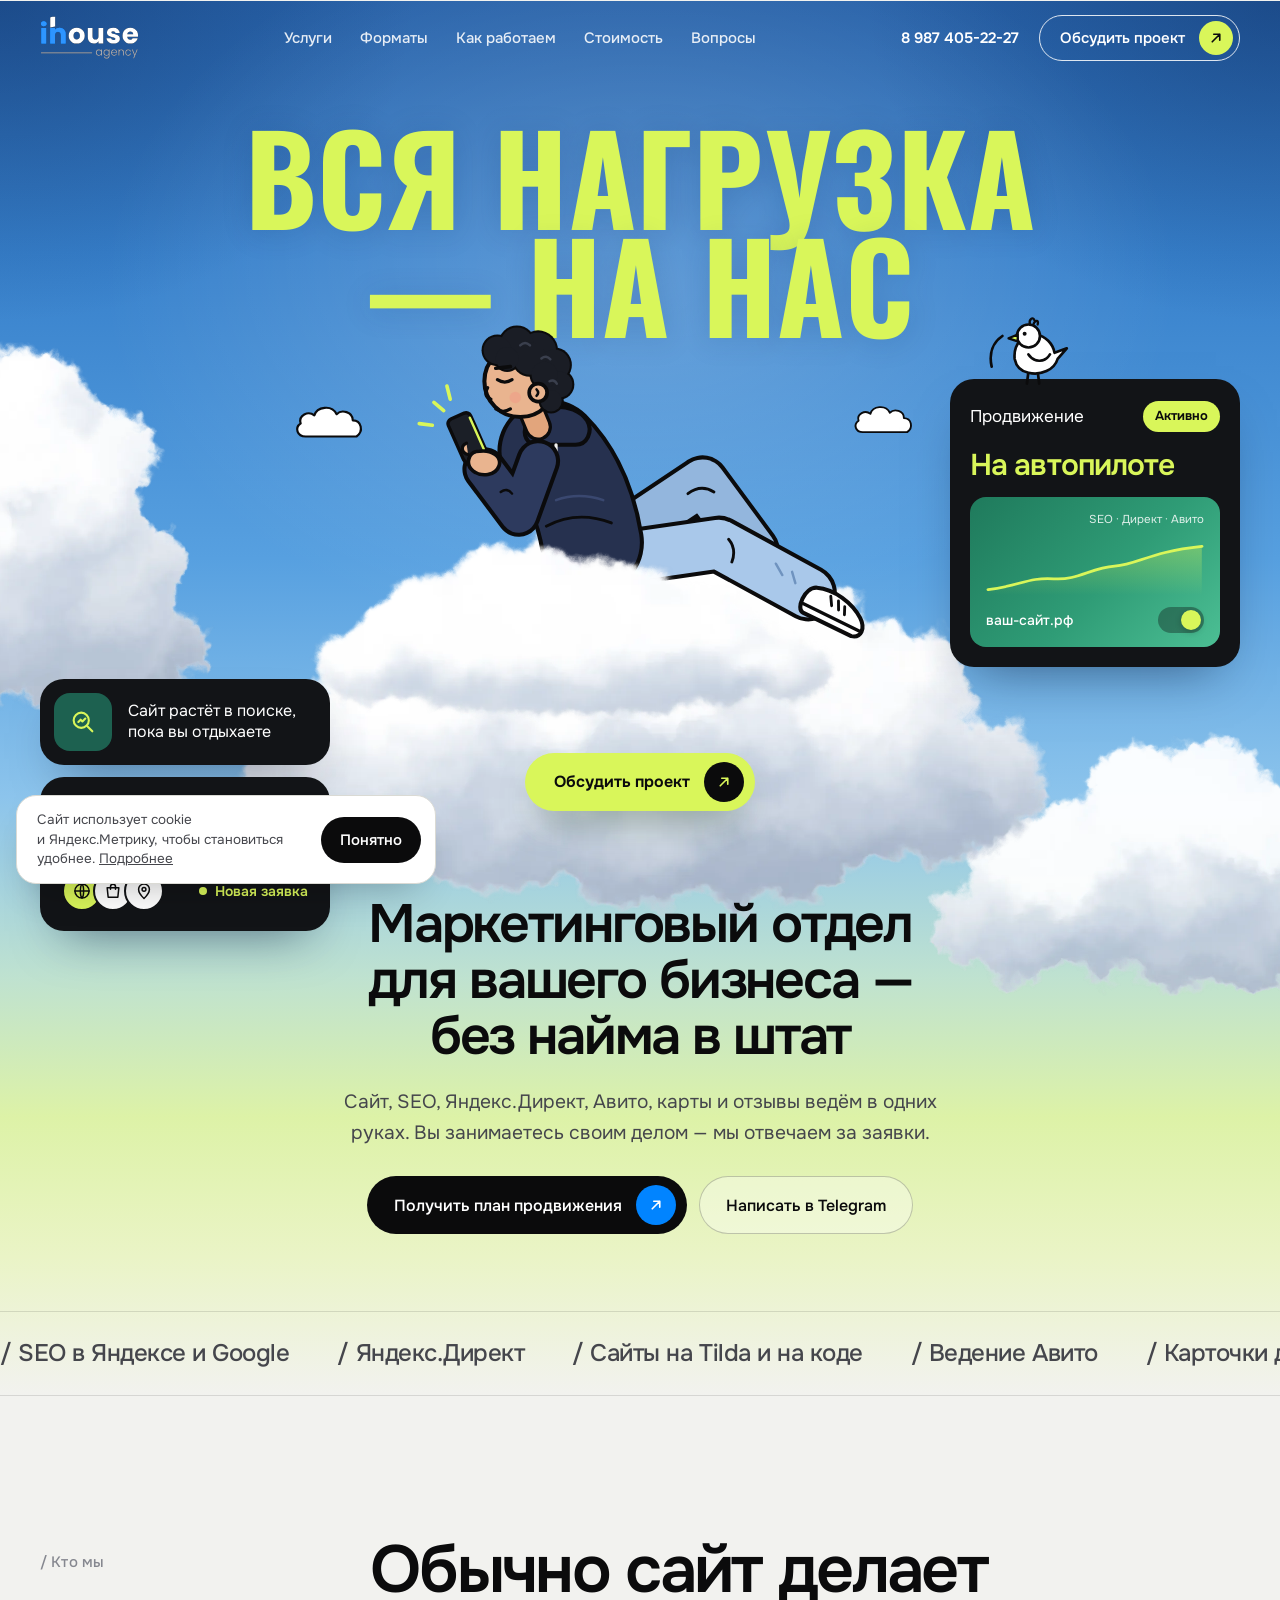
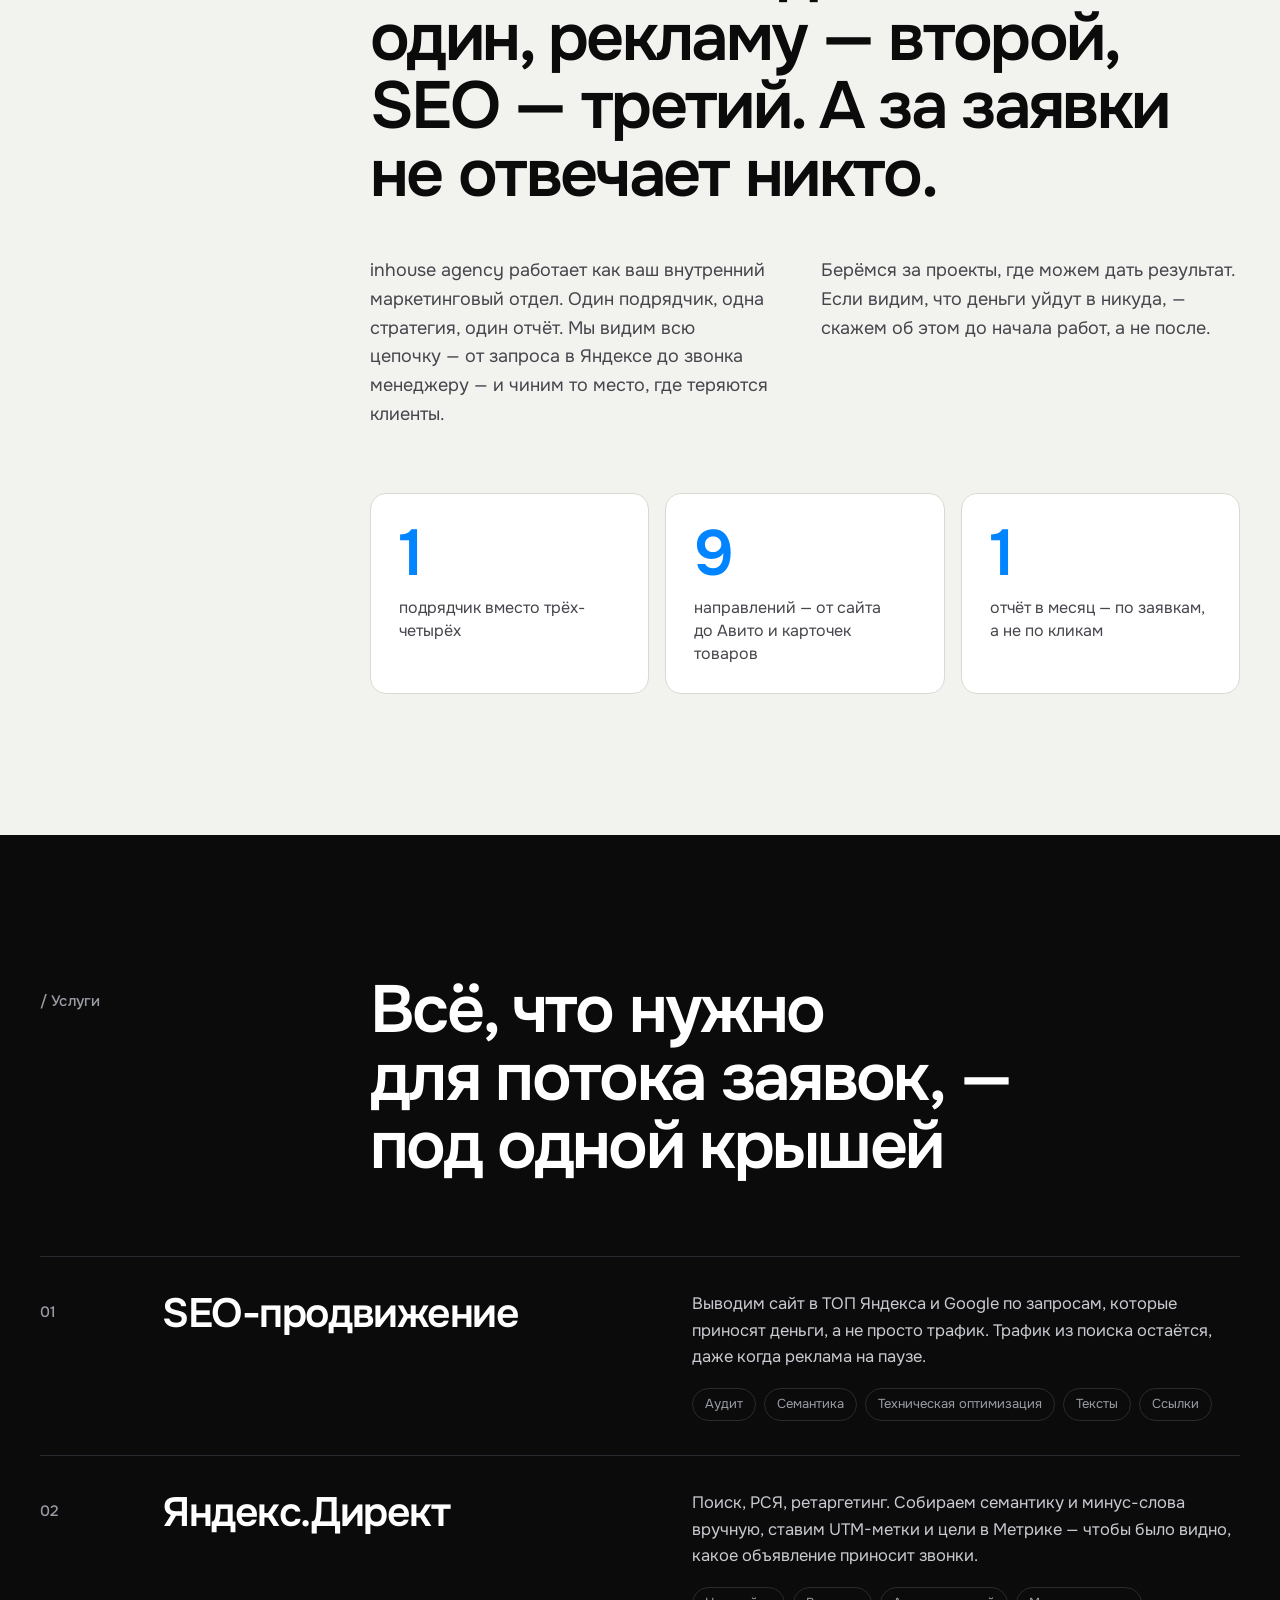
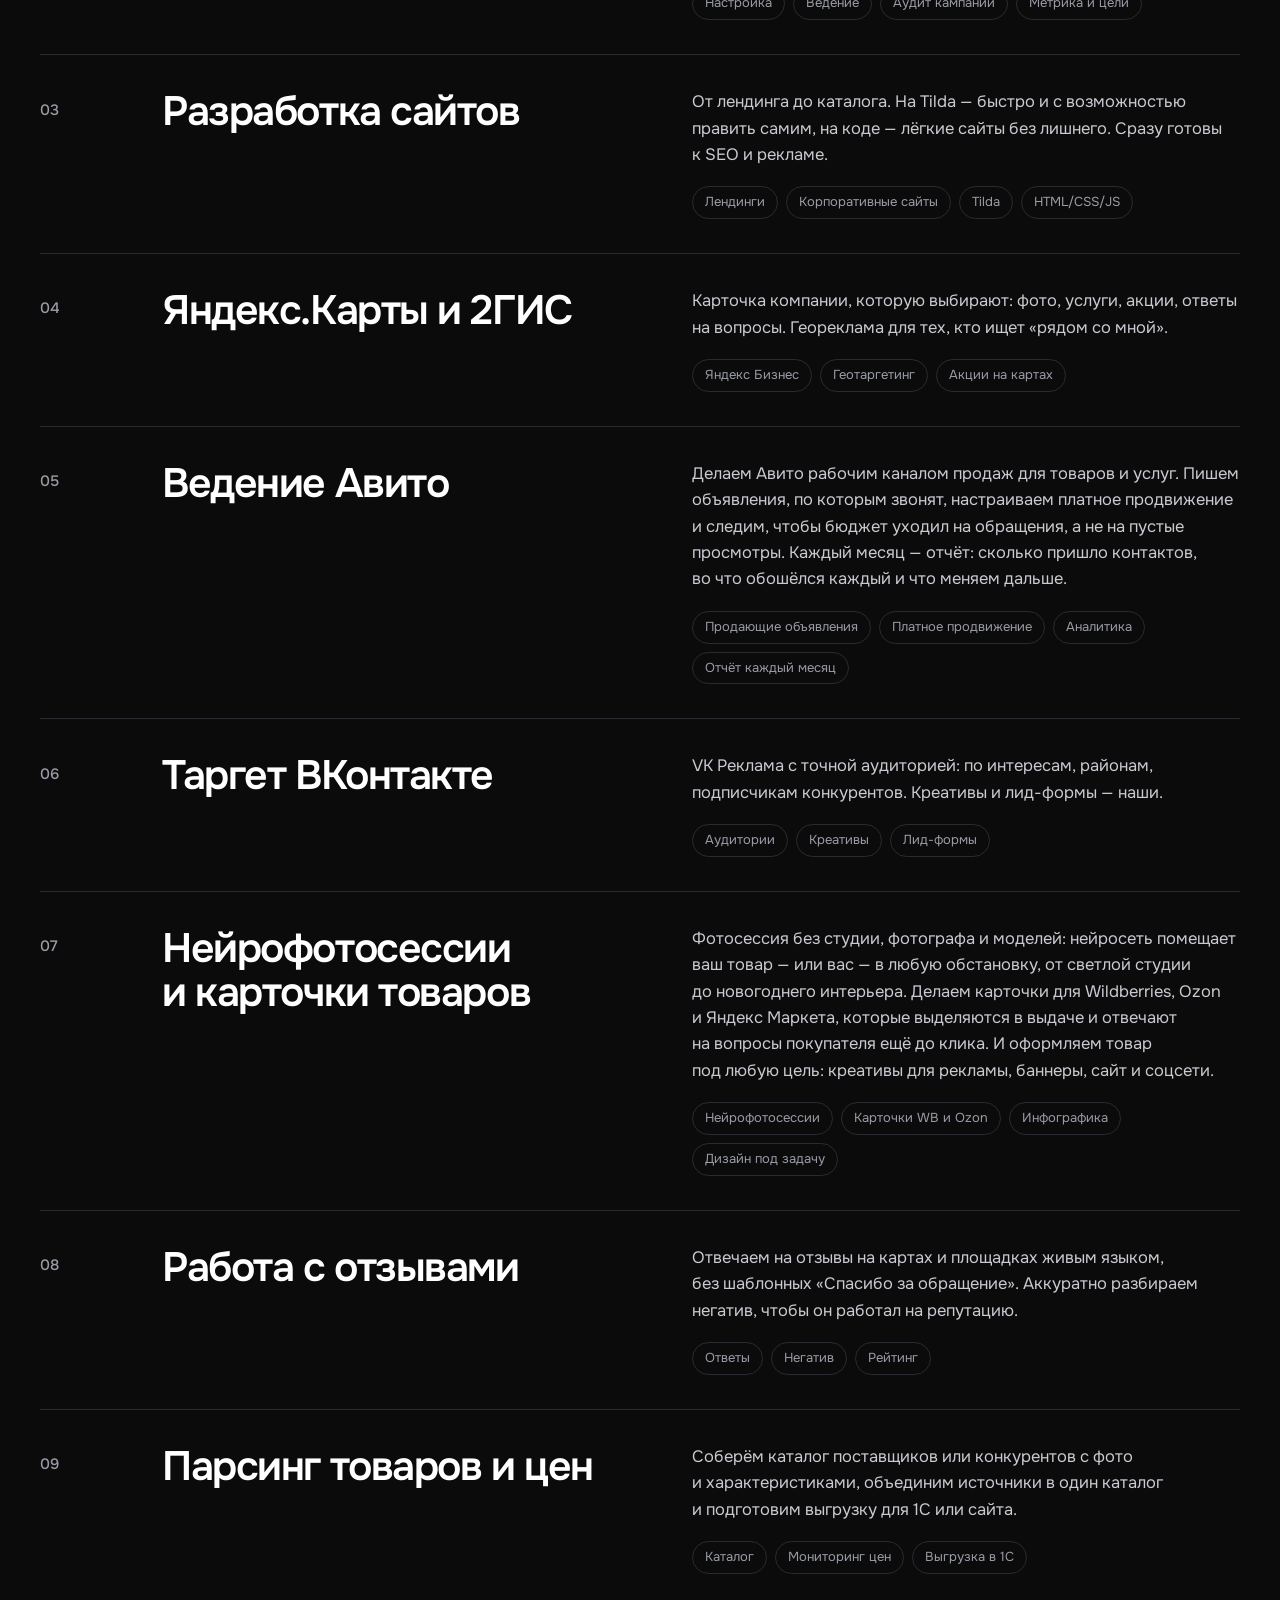
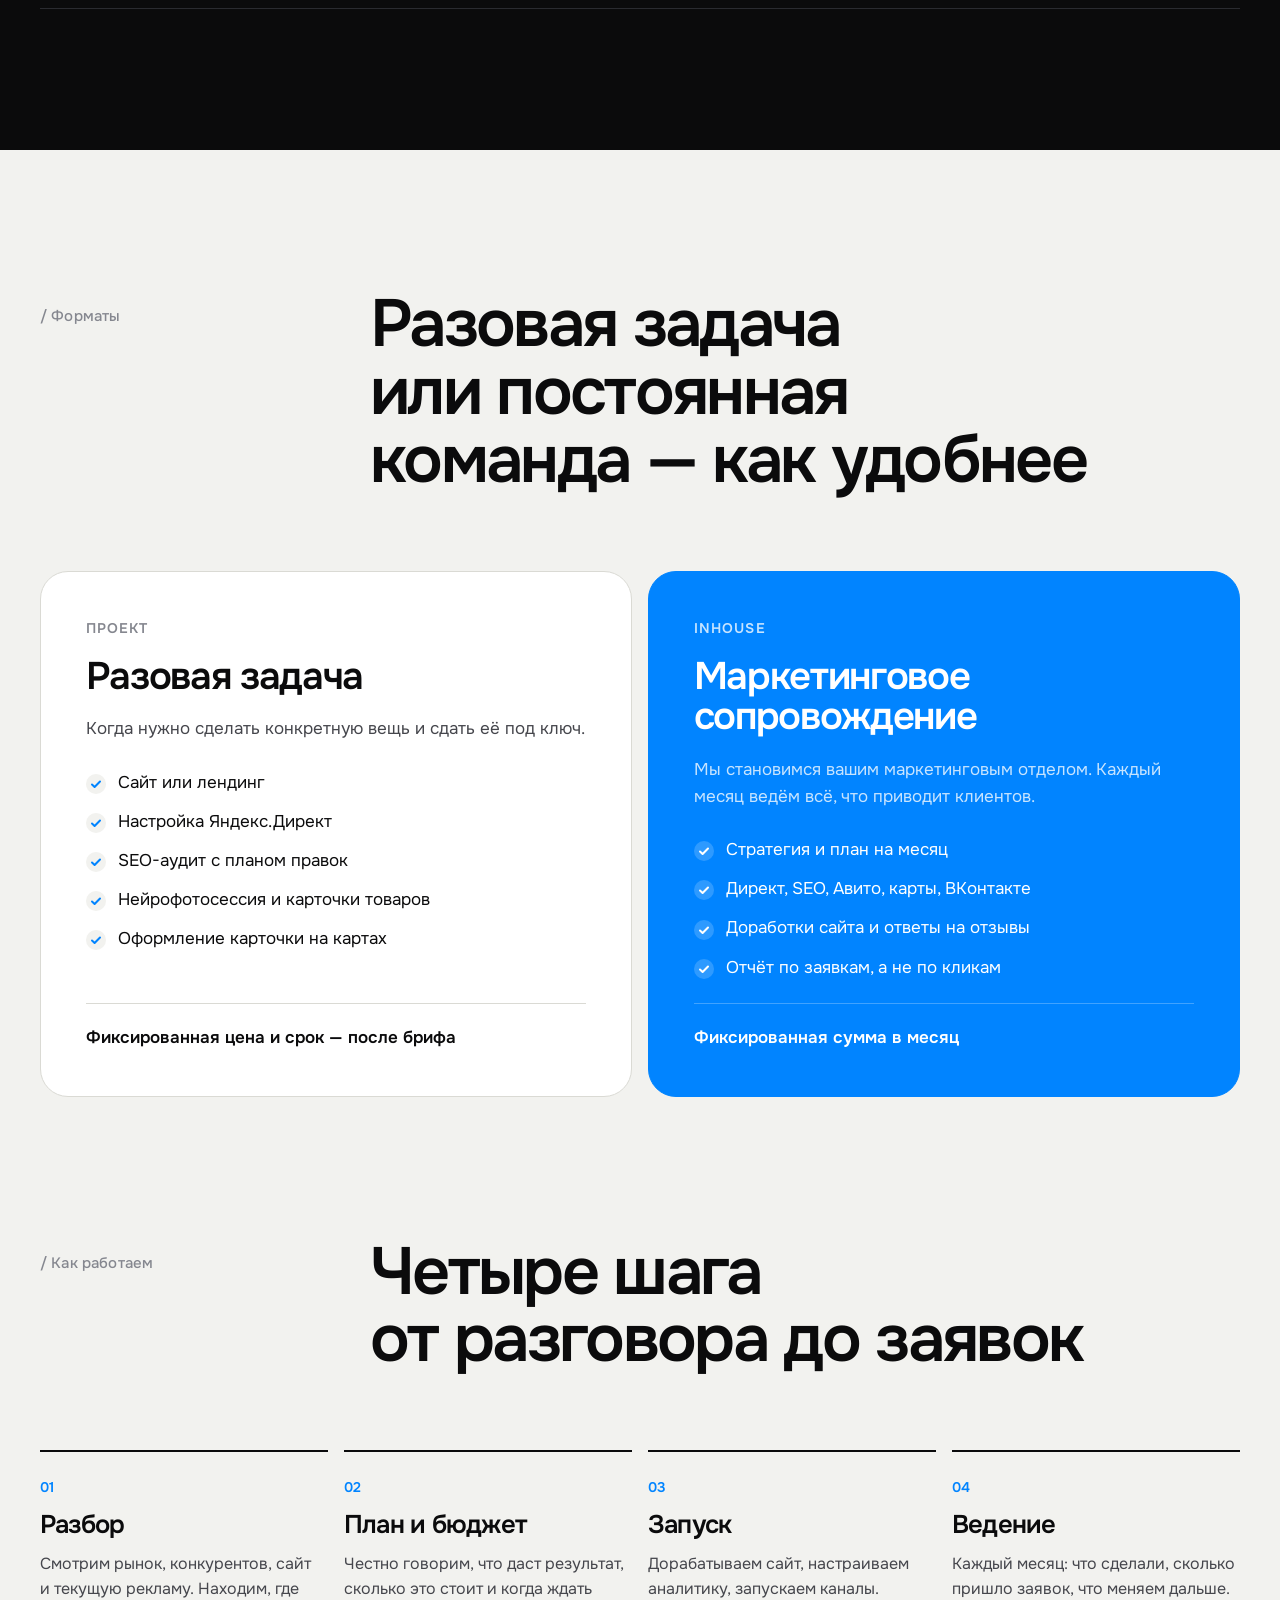
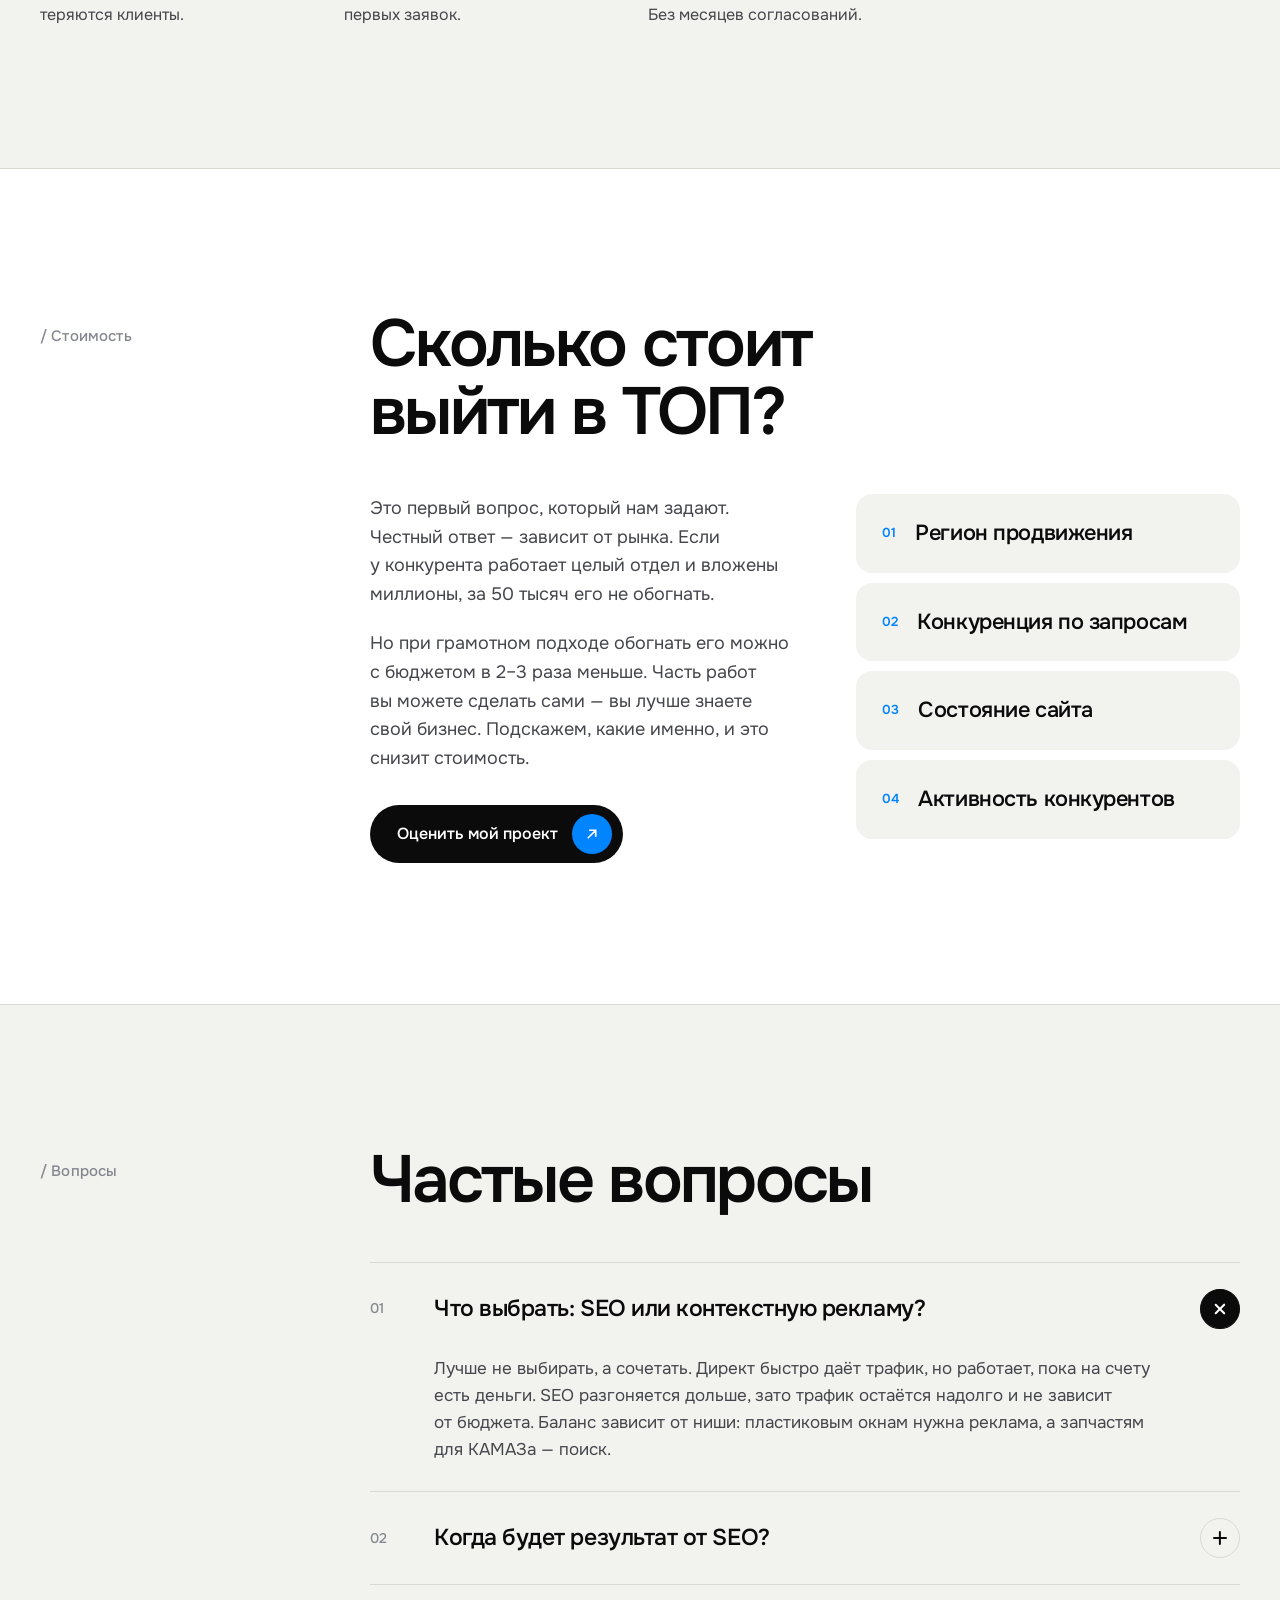
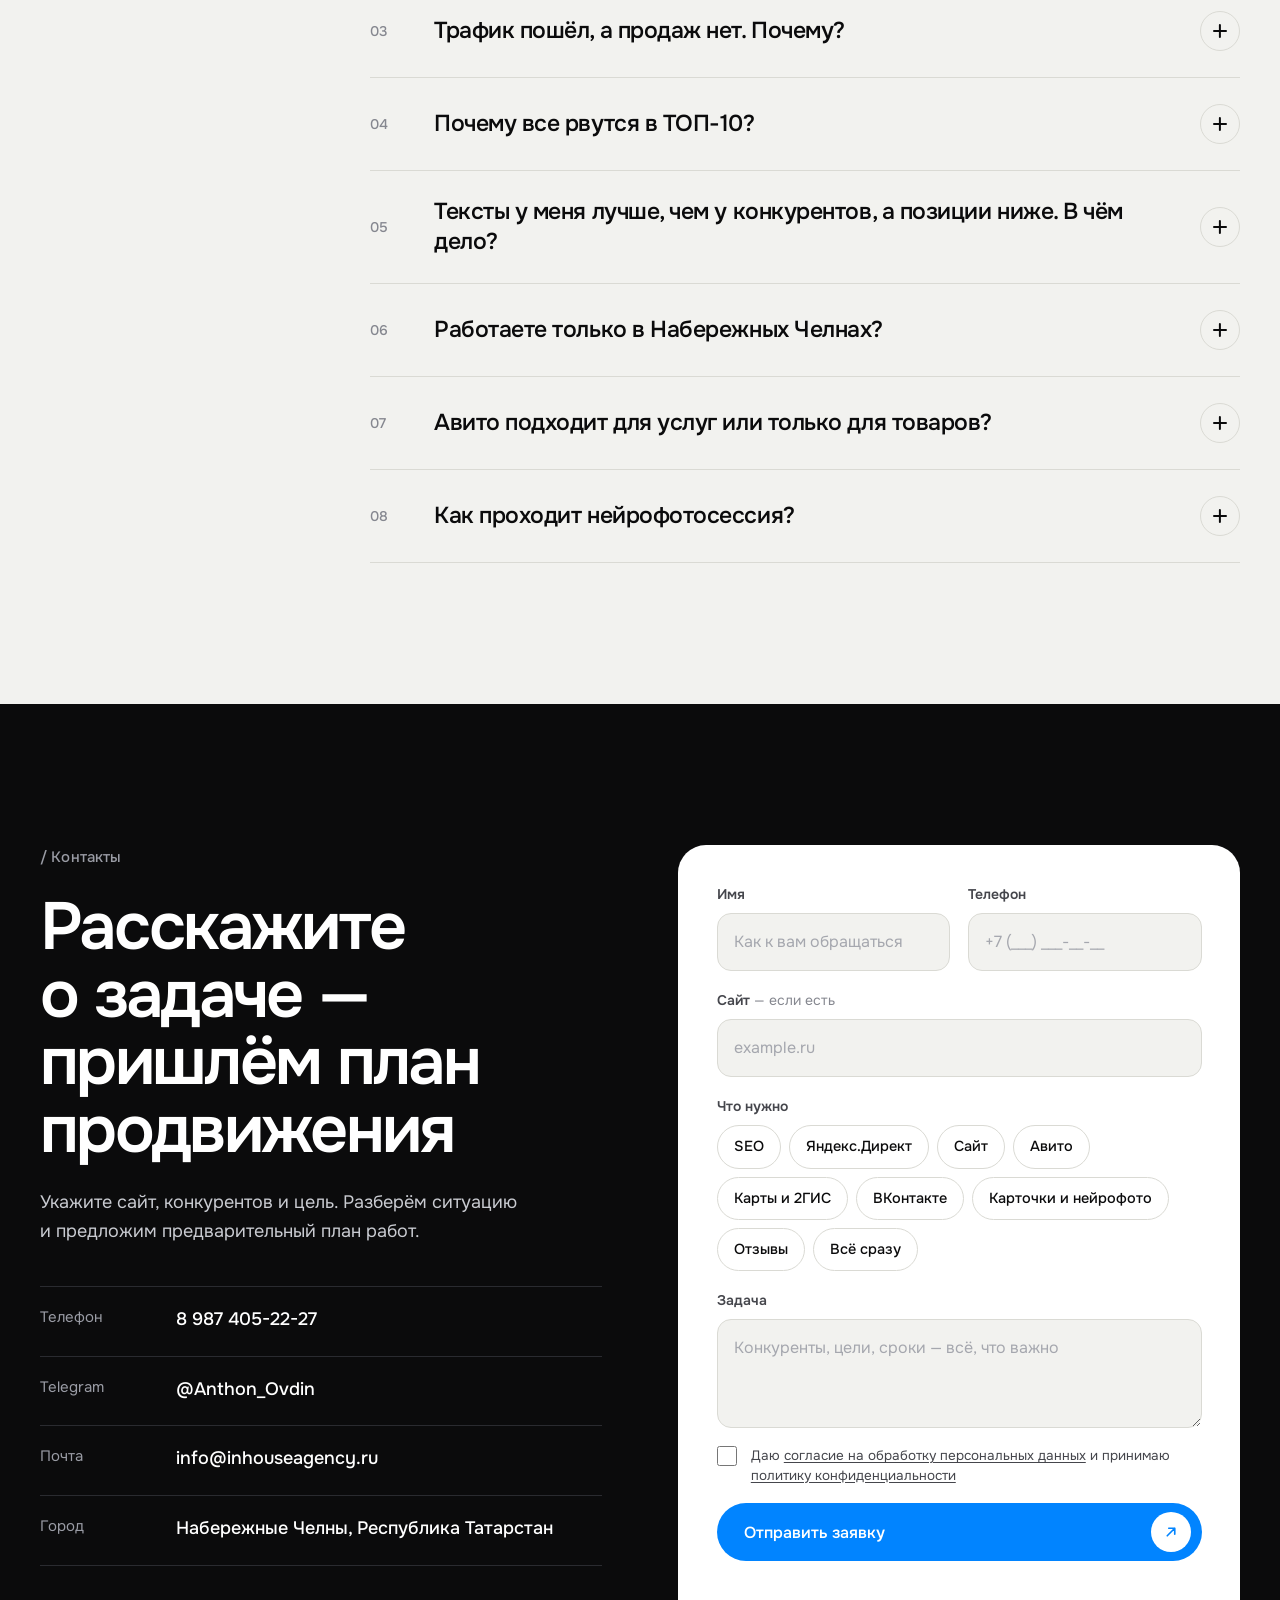
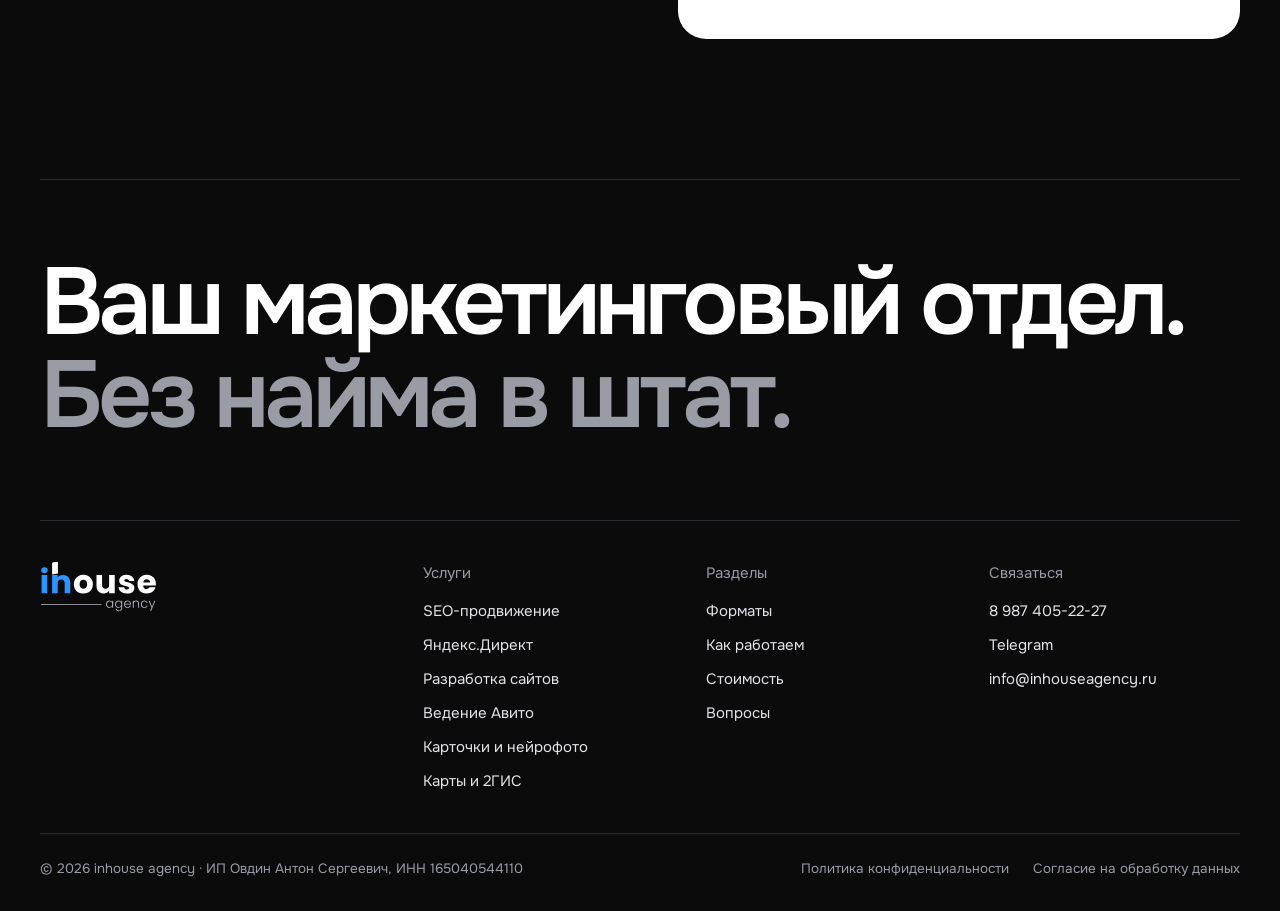
==== commit bf5e4b9c: "Новый первый экран: «Вся нагрузка — на нас», человек на облаке Небо-градиент, заголовок Oswald, обла" ====
--- a/index.html
+++ b/index.html
@@ -6,7 +6,7 @@
 <title>inhouse agency — SEO, Яндекс.Директ, Авито и сайты | Набережные Челны</title>
 <meta name="description" content="Маркетинговый отдел без найма в штат: SEO, Яндекс.Директ, ведение Авито, сайты, карточки для маркетплейсов и нейрофотосессии. Набережные Челны и вся Россия.">
 <link rel="canonical" href="https://inhouseagency.ru/">
-<meta name="theme-color" content="#F2F2EF">
+<meta name="theme-color" content="#2A64AB">
 <meta property="og:type" content="website">
 <meta property="og:locale" content="ru_RU">
 <meta property="og:site_name" content="inhouse agency">
@@ -19,6 +19,8 @@
 <link rel="icon" href="/favicon-120.png" sizes="120x120" type="image/png">
 <link rel="apple-touch-icon" href="/apple-touch-icon.png">
 <link rel="preload" href="assets/fonts/onest-var.woff2" as="font" type="font/woff2" crossorigin>
+<link rel="preload" href="assets/fonts/oswald-700-caps.woff2" as="font" type="font/woff2" crossorigin>
+<link rel="preload" href="assets/img/hero/cloud-main.webp" as="image" type="image/webp">
 <link rel="stylesheet" href="assets/css/style.css">
 <script type="application/ld+json">
 {
@@ -40,10 +42,11 @@
 <body>
 <a class="skip" href="#main">К содержанию</a>
 
-<header class="header" id="top">
+<header class="header is-sky" id="top">
   <div class="container header__in">
     <a class="header__logo" href="#top" aria-label="inhouse agency — на главную">
-      <img src="assets/img/logo.svg" alt="inhouse agency" width="150" height="67">
+      <img class="logo-dark" src="assets/img/logo.svg" alt="inhouse agency" width="150" height="67">
+      <img class="logo-light" src="assets/img/logo-light.svg" alt="" width="150" height="67" aria-hidden="true">
     </a>
     <nav class="nav" aria-label="Основное меню">
       <a href="#services">Услуги</a>
@@ -78,32 +81,71 @@
 <main id="main">
 
   <!-- HERO -->
-  <section class="hero">
-    <div class="container hero__in">
-      <div class="hero__text">
-        <p class="chip reveal"><span class="chip__dot"></span>Набережные Челны · вся Россия</p>
-        <h1 class="hero__title reveal">Маркетинговый отдел для&nbsp;вашего бизнеса — <span class="accent">без&nbsp;найма в&nbsp;штат</span></h1>
-        <p class="hero__lead reveal">Сайт, SEO, Яндекс.Директ, Авито, карты и&nbsp;отзывы ведём в&nbsp;одних руках. Отвечаем за&nbsp;заявки, а&nbsp;не&nbsp;за&nbsp;красивые отчёты.</p>
-        <div class="hero__actions reveal">
+  <section class="hero hero--sky" id="hero">
+    <div class="hero__bg" aria-hidden="true">
+      <img class="hero__side hero__side--left" src="assets/img/hero/cloud-left.webp" alt="" width="738" height="763" decoding="async">
+      <img class="hero__side hero__side--right" src="assets/img/hero/cloud-right.webp" alt="" width="1087" height="521" decoding="async">
+    </div>
+
+    <div class="container">
+      <div class="hero__scene">
+        <h1 class="hero__title"><span>Вся нагрузка</span> <span>— на&nbsp;нас</span></h1>
+
+        <i class="hero__doodle hero__doodle--a"><svg viewBox="0 0 120 64" aria-hidden="true"><path d="M22 54 C8 54 4 40 14 33 C10 20 26 12 36 20 C40 6 64 2 72 18 C80 10 98 14 98 28 C112 28 116 46 104 54 Z" fill="#fff" stroke="#0B0B0C" stroke-width="3.5" stroke-linejoin="round"/></svg></i>
+        <i class="hero__doodle hero__doodle--b"><svg viewBox="0 0 120 64" aria-hidden="true"><path d="M22 54 C8 54 4 40 14 33 C10 20 26 12 36 20 C40 6 64 2 72 18 C80 10 98 14 98 28 C112 28 116 46 104 54 Z" fill="#fff" stroke="#0B0B0C" stroke-width="3.5" stroke-linejoin="round"/></svg></i>
+
+        <div class="hero__stage">
+          <img class="hero__cloud" src="assets/img/hero/cloud-main.webp" alt="" width="1276" height="674" fetchpriority="high">
+          <img class="hero__person" src="assets/img/hero/person.svg" alt="Человек спокойно сидит на облаке с телефоном — продвижением занимаемся мы" width="640" height="560">
+          <img class="hero__cloud-front" src="assets/img/hero/cloud-front.webp" alt="" width="869" height="310">
+          <a class="btn btn--lime hero__cta" href="#contacts">Обсудить проект <span class="btn__ico" aria-hidden="true"><svg viewBox="0 0 24 24"><path d="M7 17 17 7M9 7h8v8"/></svg></span></a>
+        </div>
+
+        <div class="hero__cards">
+          <div class="hcard hcard--a">
+            <span class="hcard__ico" aria-hidden="true"><svg viewBox="0 0 24 24"><circle cx="10.5" cy="10.5" r="6.5"/><path d="m20 20-4.5-4.5M8 12l2-2 1.5 1.5L14 9"/></svg></span>
+            <p>Сайт растёт в&nbsp;поиске, пока вы&nbsp;отдыхаете</p>
+          </div>
+          <div class="hcard hcard--b">
+            <p class="hcard__title">Заявки приходят сами</p>
+            <p class="hcard__muted">Сайт · Авито · Карты · ВКонтакте</p>
+            <div class="hcard__row">
+              <span class="hcard__icons" aria-hidden="true">
+                <i><svg viewBox="0 0 24 24"><circle cx="12" cy="12" r="8.5"/><path d="M3.5 12h17M12 3.5c2.6 2.6 2.6 14.4 0 17M12 3.5c-2.6 2.6-2.6 14.4 0 17"/></svg></i>
+                <i><svg viewBox="0 0 24 24"><path d="M5 8h14l-1.2 11.5H6.2Z"/><path d="M9 10V7a3 3 0 0 1 6 0v3"/></svg></i>
+                <i><svg viewBox="0 0 24 24"><path d="M12 21s-6.5-6-6.5-11a6.5 6.5 0 0 1 13 0c0 5-6.5 11-6.5 11Z"/><circle cx="12" cy="10" r="2.3"/></svg></i>
+              </span>
+              <span class="hcard__new"><b></b>Новая заявка</span>
+            </div>
+          </div>
+          <div class="hcard hcard--c">
+            <svg class="hcard__bird" viewBox="0 0 120 96" aria-hidden="true">
+              <path d="M10 70 C6 52 12 38 24 30" fill="none" stroke="#0B0B0C" stroke-width="3.5" stroke-linecap="round"/>
+              <path d="M58 76 L56 92 M70 76 L72 92" stroke="#0B0B0C" stroke-width="3.5" stroke-linecap="round"/>
+              <path d="M40 60 C38 40 52 26 68 28 C80 30 90 40 92 52 L108 46 L96 60 C92 74 74 82 58 78 C48 76 42 70 40 60 Z" fill="#fff" stroke="#0B0B0C" stroke-width="3.5" stroke-linejoin="round"/>
+              <circle cx="58" cy="30" r="15" fill="#fff" stroke="#0B0B0C" stroke-width="3.5"/>
+              <path d="M44 28 L32 33 L44 37 Z" fill="#D9F65A" stroke="#0B0B0C" stroke-width="3" stroke-linejoin="round"/>
+              <circle cx="53" cy="27" r="2.6" fill="#0B0B0C"/>
+              <path d="M60 15 C58 8 64 4 66 10 M64 16 C66 9 72 8 70 15" fill="none" stroke="#0B0B0C" stroke-width="3" stroke-linecap="round"/>
+              <path d="M58 54 C66 66 80 64 86 54" fill="none" stroke="#0B0B0C" stroke-width="3.5" stroke-linecap="round"/>
+            </svg>
+            <div class="hcard__head"><p>Продвижение</p><span class="hcard__pill">Активно</span></div>
+            <p class="hcard__big">На&nbsp;автопилоте</p>
+            <div class="hcard__inner">
+              <span class="hcard__label">SEO · Директ · Авито</span>
+              <svg class="hcard__spark" viewBox="0 0 200 60" preserveAspectRatio="none" aria-hidden="true"><path d="M2 54 C30 50 40 40 62 42 S96 30 118 28 S150 12 198 6" fill="none" stroke="#D9F65A" stroke-width="3" stroke-linecap="round"/><path d="M2 54 C30 50 40 40 62 42 S96 30 118 28 S150 12 198 6 V60 H2 Z" fill="url(#sparkfill)"/><defs><linearGradient id="sparkfill" x1="0" y1="0" x2="0" y2="1"><stop offset="0" stop-color="#D9F65A" stop-opacity=".35"/><stop offset="1" stop-color="#D9F65A" stop-opacity="0"/></linearGradient></defs></svg>
+              <div class="hcard__foot"><span>ваш-сайт.рф</span><span class="hcard__toggle" aria-hidden="true"></span></div>
+            </div>
+          </div>
+        </div>
+      </div>
+
+      <div class="hero__bottom">
+        <p class="hero__sub">Маркетинговый отдел для&nbsp;вашего бизнеса&nbsp;— без&nbsp;найма в&nbsp;штат</p>
+        <p class="hero__lead">Сайт, SEO, Яндекс.Директ, Авито, карты и&nbsp;отзывы ведём в&nbsp;одних руках. Вы&nbsp;занимаетесь своим делом&nbsp;— мы&nbsp;отвечаем за&nbsp;заявки.</p>
+        <div class="hero__actions">
           <a class="btn btn--dark" href="#contacts">Получить план продвижения <span class="btn__ico" aria-hidden="true"><svg viewBox="0 0 24 24"><path d="M7 17 17 7M9 7h8v8"/></svg></span></a>
-          <a class="btn btn--ghost" href="https://t.me/Anthon_Ovdin" target="_blank" rel="noopener" data-goal="click_telegram">Написать в Telegram</a>
-        </div>
-      </div>
-
-      <div class="serp reveal" aria-hidden="true">
-        <div class="serp__bar">
-          <svg viewBox="0 0 24 24"><circle cx="11" cy="11" r="7"/><path d="m20 20-4-4"/></svg>
-          <span>продвижение сайта набережные челны</span><i class="serp__caret"></i>
-        </div>
-        <div class="serp__list">
-          <div class="serp__nums"><b>1</b><b>2</b><b>3</b><b>4</b><b>5</b></div>
-          <div class="serp__items">
-            <div class="serp__it serp__it--0"><i></i><span><em></em><em></em></span></div>
-            <div class="serp__it serp__it--1"><i></i><span><em></em><em></em></span></div>
-            <div class="serp__it serp__it--2"><i></i><span><em></em><em></em></span></div>
-            <div class="serp__it serp__it--3"><i></i><span><em></em><em></em></span></div>
-            <div class="serp__it serp__it--me"><i></i><span><strong>ваш-сайт.рф</strong><em></em></span><mark>ТОП-1</mark></div>
-          </div>
+          <a class="btn btn--ghost" href="https://t.me/Anthon_Ovdin" target="_blank" rel="noopener" data-goal="click_telegram">Написать в&nbsp;Telegram</a>
         </div>
       </div>
     </div>
--- a/assets/css/style.css
+++ b/assets/css/style.css
@@ -1,4 +1,12 @@
 /* inhouse agency — стили сайта. Без фреймворков. */
+
+@font-face {
+  font-family: "Oswald";
+  src: url("../fonts/oswald-700-caps.woff2") format("woff2");
+  font-weight: 700;
+  font-style: normal;
+  font-display: swap;
+}
 
 @font-face {
   font-family: "Onest";
@@ -141,76 +149,169 @@
 .tags { display: flex; flex-wrap: wrap; gap: 8px; }
 .tags li { font-size: 13px; padding: 5px 12px; border-radius: 999px; border: 1px solid var(--dark-line); color: var(--dark-muted); }
 
-/* ---------- Hero ---------- */
-.hero { padding-top: clamp(40px, 7vw, 96px); }
-.hero__in { display: grid; grid-template-columns: 1.35fr 1fr; gap: clamp(32px, 5vw, 72px); align-items: center; }
+/* ---------- Hero: «вся нагрузка — на нас» ---------- */
+.hero--sky {
+  --lime: #D9F65A;
+  position: relative; isolation: isolate; overflow: hidden;
+  margin-top: calc(var(--header-h) * -1);
+  padding-top: calc(var(--header-h) + clamp(8px, 2vw, 28px));
+  background:
+    radial-gradient(60% 38% at 50% 20%, rgba(255,255,255,.20), transparent 70%),
+    radial-gradient(45% 32% at 0% 0%, rgba(8,38,88,.38), transparent 72%),
+    radial-gradient(45% 32% at 100% 0%, rgba(8,38,88,.38), transparent 72%),
+    linear-gradient(180deg, #2862A9 0%, #3780CB 18%, #57A0E0 40%, #8CC4EC 57%, #BFE2D0 70%, #DDF2A7 80%, #EAF4C6 90%, #F2F2EF 100%);
+}
+.hero__bg { position: absolute; inset: 0; z-index: -1; pointer-events: none; }
+.hero__side { position: absolute; height: auto; max-width: none; user-select: none; }
+.hero__side--left { width: clamp(260px, 30vw, 520px); left: clamp(-260px, -13vw, -90px); top: 24%; }
+.hero__side--right { width: clamp(380px, 44vw, 760px); right: clamp(-320px, -16vw, -120px); top: 52%; opacity: .96; }
+
+.hero__scene { position: relative; container-type: inline-size; aspect-ratio: 1320 / 860; max-width: 1320px; margin: 0 auto; }
 .hero__title {
-  margin: 28px 0 26px; font-size: clamp(40px, 5.6vw, 84px); line-height: .98; font-weight: 600; letter-spacing: -.05em; text-wrap: balance;
-}
-.hero__lead { font-size: clamp(18px, 1.6vw, 21px); color: var(--ink-2); max-width: 34em; }
-.hero__actions { display: flex; flex-wrap: wrap; gap: 12px; margin-top: 38px; }
-
-/* Search mock */
-.serp {
-  --step: 70px;
-  background: var(--surface); border-radius: var(--radius); padding: 18px;
-  box-shadow: 0 1px 0 rgba(0,0,0,.04), 0 30px 60px -30px rgba(11, 11, 12, .25);
-  border: 1px solid var(--line);
-}
-.serp__bar {
-  display: flex; align-items: center; gap: 10px; height: 52px; padding: 0 16px;
-  border-radius: 14px; background: var(--bg); font-size: 15px; color: var(--ink-2); overflow: hidden; white-space: nowrap;
-}
-.serp__bar svg { width: 18px; height: 18px; fill: none; stroke: var(--muted); stroke-width: 2; flex: none; }
-.serp__bar span { overflow: hidden; text-overflow: ellipsis; }
-.serp__caret { width: 1.5px; height: 20px; background: var(--accent); flex: none; animation: blink 1s steps(1) infinite; }
-@keyframes blink { 50% { opacity: 0; } }
-.serp__list { display: grid; grid-template-columns: 22px 1fr; gap: 10px; margin-top: 16px; }
-.serp__nums { display: grid; grid-auto-rows: calc(var(--step) - 10px); row-gap: 10px; }
-.serp__nums b { display: grid; place-items: center; font-size: 13px; font-weight: 600; color: var(--muted); }
-.serp__items { position: relative; height: calc(var(--step) * 5 - 10px); }
-.serp__it {
-  position: absolute; left: 0; right: 0; height: calc(var(--step) - 10px);
-  display: flex; align-items: center; gap: 12px; padding: 0 14px;
-  border-radius: 14px; border: 1px solid var(--line); background: var(--surface);
-}
-.serp__it i { width: 26px; height: 26px; border-radius: 8px; background: var(--bg); flex: none; }
-.serp__it span { display: grid; gap: 7px; flex: 1; min-width: 0; }
-.serp__it em { display: block; height: 8px; border-radius: 4px; background: #E9E9E4; }
-.serp__it em:first-child { width: 62%; height: 10px; background: #DEDED8; }
-.serp__it em:last-child { width: 88%; }
-.serp__it--0 { top: 0; } .serp__it--1 { top: var(--step); } .serp__it--2 { top: calc(var(--step) * 2); } .serp__it--3 { top: calc(var(--step) * 3); }
-.serp__it--me { top: calc(var(--step) * 4); background: var(--accent); border-color: var(--accent); color: #fff; z-index: 2; box-shadow: 0 14px 30px -12px rgba(1, 132, 255, .7); }
-.serp__it--me i { background: rgba(255,255,255,.25); }
-.serp__it--me strong { font-size: 14px; font-weight: 600; line-height: 1; }
-.serp__it--me em { background: rgba(255,255,255,.35) !important; width: 80% !important; }
-.serp__it mark { background: #fff; color: var(--accent); font-size: 12px; font-weight: 700; padding: 5px 10px; border-radius: 999px; opacity: 0; transform: scale(.6); }
-
+  position: absolute; left: 0; right: 0; top: 1.5cqw; z-index: 1; margin: 0;
+  font-family: "Oswald", "Onest", Impact, sans-serif; font-weight: 700; text-transform: uppercase;
+  font-size: 10.2cqw; line-height: .88; letter-spacing: .005em; text-align: center; color: var(--lime);
+  text-shadow: 0 2px 30px rgba(10, 50, 110, .18);
+}
+.hero__title span { display: block; }
+
+.hero__stage { position: absolute; left: 15cqw; top: 31cqw; width: 70cqw; aspect-ratio: 1276 / 674; z-index: 2; }
+.hero__cloud { width: 100%; height: auto; display: block; }
+.hero__person { position: absolute; width: 62%; left: 15%; top: -62%; height: auto; }
+.hero__cloud-front { position: absolute; width: 64%; left: 10%; top: 12%; height: auto; }
+.hero__cta { position: absolute; left: 50%; top: 61%; transform: translateX(-50%); z-index: 3; }
+.hero__cta:active { transform: translateX(-50%) scale(.98); }
+
+.btn--lime { background: var(--lime); color: var(--ink); font-weight: 650; padding-left: 28px; box-shadow: 0 18px 40px -18px rgba(40, 70, 10, .55); }
+.btn--lime .btn__ico { background: var(--ink); }
+.btn--lime .btn__ico svg { stroke: var(--lime); }
+.btn--lime:hover { background: #E6FF73; }
+
+.hero__doodle { position: absolute; z-index: 3; display: block; pointer-events: none; }
+.hero__doodle svg { width: 100%; height: auto; }
+.hero__doodle--a { width: 6.2cqw; left: 21cqw; top: 25cqw; }
+.hero__doodle--b { width: 5.4cqw; right: 27cqw; top: 25cqw; }
+
+/* Floating cards */
+.hero__cards { position: absolute; inset: 0; z-index: 4; pointer-events: none; }
+.hero__cards .hcard { pointer-events: auto; }
+.hcard {
+  --r: 24px;
+  position: absolute; z-index: 4; width: 290px;
+  background: #121417; color: #fff; border-radius: var(--r); padding: 18px;
+  box-shadow: 0 24px 50px -24px rgba(5, 20, 45, .55);
+}
+.hcard p { margin: 0; }
+.hcard--a { left: 0; top: 48cqw; display: flex; align-items: center; gap: 16px; padding: 14px 20px 14px 14px; }
+.hcard--a p { font-size: 16px; line-height: 1.3; }
+.hcard__ico { flex: none; width: 58px; height: 58px; border-radius: 16px; background: #1D6150; display: grid; place-items: center; }
+.hcard__ico svg { width: 28px; height: 28px; fill: none; stroke: var(--lime); stroke-width: 1.8; stroke-linecap: round; stroke-linejoin: round; }
+.hcard--b { left: 0; top: calc(48cqw + 98px); padding: 20px 22px; }
+.hcard__title { font-size: 17px; font-weight: 500; }
+.hcard__muted { font-size: 13px; color: #8B8F98; margin-top: 4px !important; }
+.hcard__row { display: flex; align-items: center; justify-content: space-between; margin-top: 22px; }
+.hcard__icons { display: flex; }
+.hcard__icons i { width: 40px; height: 40px; border-radius: 50%; background: #fff; border: 2px solid #121417; display: grid; place-items: center; margin-left: -9px; }
+.hcard__icons i:first-child { margin-left: 0; background: var(--lime); }
+.hcard__icons svg { width: 20px; height: 20px; fill: none; stroke: #0B0B0C; stroke-width: 1.8; stroke-linecap: round; stroke-linejoin: round; }
+.hcard__new { display: inline-flex; align-items: center; gap: 8px; font-size: 14px; font-weight: 600; color: var(--lime); }
+.hcard__new b { width: 8px; height: 8px; border-radius: 50%; background: var(--lime); box-shadow: 0 0 0 0 rgba(217, 246, 90, .6); animation: limePulse 2s infinite; }
+@keyframes limePulse { 70% { box-shadow: 0 0 0 8px rgba(217, 246, 90, 0); } 100% { box-shadow: 0 0 0 0 rgba(217, 246, 90, 0); } }
+
+.hcard--c { right: 0; top: 23cqw; padding: 22px 20px 20px; }
+.hcard__bird { position: absolute; width: 92px; height: auto; left: 34px; top: -66px; }
+.hcard__head { display: flex; align-items: center; justify-content: space-between; gap: 12px; }
+.hcard__head p { font-size: 17px; }
+.hcard__pill { background: var(--lime); color: var(--ink); font-size: 13px; font-weight: 650; padding: 5px 12px; border-radius: 999px; }
+.hcard__big { font-size: 30px; font-weight: 600; letter-spacing: -.03em; color: var(--lime); margin: 18px 0 16px !important; line-height: 1.05; }
+.hcard__inner {
+  position: relative; border-radius: 16px; padding: 14px 16px 14px; min-height: 150px; display: flex; flex-direction: column; justify-content: space-between;
+  background: linear-gradient(135deg, #1F7A5C 0%, #2F9C76 55%, #4CBF94 100%); overflow: hidden;
+}
+.hcard__label { align-self: flex-end; font-size: 11.5px; color: rgba(255,255,255,.85); }
+.hcard__spark { width: 100%; height: 54px; display: block; margin: 6px 0; }
+.hcard__foot { display: flex; align-items: center; justify-content: space-between; font-size: 14px; font-weight: 500; }
+.hcard__toggle { width: 46px; height: 26px; border-radius: 999px; background: rgba(11,11,12,.35); position: relative; }
+.hcard__toggle::after { content: ""; position: absolute; right: 3px; top: 3px; width: 20px; height: 20px; border-radius: 50%; background: var(--lime); box-shadow: 0 2px 6px rgba(0,0,0,.25); }
+
+/* Bottom text */
+.hero__bottom { position: relative; z-index: 3; text-align: center; display: grid; justify-items: center; gap: 22px; margin-top: clamp(0px, 1vw, 16px); }
+.hero__sub { font-size: clamp(32px, 4.2vw, 58px); line-height: 1.04; font-weight: 600; letter-spacing: -.04em; max-width: 17ch; text-wrap: balance; color: var(--ink); }
+.hero__lead { font-size: clamp(17px, 1.5vw, 20px); color: var(--ink-2); max-width: 36em; text-wrap: balance; }
+.hero__actions { display: flex; flex-wrap: wrap; justify-content: center; gap: 12px; margin-top: 6px; }
+.hero--sky .btn--ghost { border-color: rgba(11,11,12,.22); background: rgba(255,255,255,.35); }
+.hero--sky .btn--ghost:hover { border-color: var(--ink); }
+
+/* Motion */
 @media (prefers-reduced-motion: no-preference) {
-  .serp.is-in .serp__items { animation: serpFade 9s var(--ease) infinite; }
-  .serp.is-in .serp__it--me { animation: climb 9s var(--ease) infinite; }
-  .serp.is-in .serp__it--3 { animation: down3 9s var(--ease) infinite; }
-  .serp.is-in .serp__it--2 { animation: down2 9s var(--ease) infinite; }
-  .serp.is-in .serp__it--1 { animation: down1 9s var(--ease) infinite; }
-  .serp.is-in .serp__it--0 { animation: down0 9s var(--ease) infinite; }
-  .serp.is-in .serp__it mark { animation: badge 9s var(--ease) infinite; }
-}
-@keyframes climb {
-  0%, 12% { transform: none; }
-  22%, 32% { transform: translateY(calc(var(--step) * -1)); }
-  42%, 52% { transform: translateY(calc(var(--step) * -2)); }
-  62%, 70% { transform: translateY(calc(var(--step) * -3)); }
-  80%, 100% { transform: translateY(calc(var(--step) * -4)); }
-}
-@keyframes down3 { 0%, 12% { transform: none; } 22%, 100% { transform: translateY(var(--step)); } }
-@keyframes down2 { 0%, 32% { transform: none; } 42%, 100% { transform: translateY(var(--step)); } }
-@keyframes down1 { 0%, 52% { transform: none; } 62%, 100% { transform: translateY(var(--step)); } }
-@keyframes down0 { 0%, 70% { transform: none; } 80%, 100% { transform: translateY(var(--step)); } }
-@keyframes badge { 0%, 80% { opacity: 0; transform: scale(.6); } 86%, 100% { opacity: 1; transform: none; } }
-@keyframes serpFade { 0%, 4% { opacity: 0; } 9%, 95% { opacity: 1; } 100% { opacity: 0; } }
-@media (prefers-reduced-motion: reduce) {
-  .serp__it--me { top: 0; } .serp__it--0 { top: var(--step); } .serp__it--1 { top: calc(var(--step) * 2); } .serp__it--2 { top: calc(var(--step) * 3); } .serp__it--3 { top: calc(var(--step) * 4); }
-  .serp__it mark { opacity: 1; transform: none; }
+  .hero__stage { animation: floaty 7s ease-in-out infinite alternate; }
+  .hcard--a { animation: floaty 6s ease-in-out -2s infinite alternate; }
+  .hcard--b { animation: floaty 6.5s ease-in-out -4s infinite alternate; }
+  .hcard--c { animation: floaty 7.5s ease-in-out -1s infinite alternate; }
+  .hero__doodle { animation: drift 9s ease-in-out infinite alternate; }
+  .hero__doodle--b { animation-duration: 11s; animation-delay: -3s; }
+  .hero__title, .hero__stage, .hero__cards, .hero__bottom { animation-fill-mode: both; }
+  .hero__title { animation: rise .9s var(--ease) both; }
+  .hero__cards { animation: rise .9s var(--ease) .25s both; }
+  .hero__bottom { animation: rise .9s var(--ease) .35s both; }
+}
+@keyframes floaty { from { translate: 0 -5px; } to { translate: 0 7px; } }
+@keyframes drift { from { translate: -6px 0; } to { translate: 10px -4px; } }
+@keyframes rise { from { opacity: 0; transform: translateY(26px); } to { opacity: 1; transform: none; } }
+
+.hero--sky .ticker { border-color: rgba(11,11,12,.12); margin-top: clamp(48px, 6vw, 88px); }
+
+/* Header on the sky */
+.header__logo { position: relative; display: block; }
+.header__logo .logo-light { position: absolute; inset: 0; opacity: 0; }
+.header { transition: background-color .3s, border-color .3s, -webkit-backdrop-filter .3s, backdrop-filter .3s; }
+.header.is-sky { background: transparent; -webkit-backdrop-filter: none; backdrop-filter: none; border-bottom-color: transparent; }
+.header.is-sky .logo-dark { opacity: 0; }
+.header.is-sky .logo-light { opacity: 1; }
+.header.is-sky .nav a { color: rgba(255,255,255,.88); }
+.header.is-sky .nav a:hover { color: #fff; }
+.header.is-sky .nav a::after { background: var(--lime, #D9F65A); }
+.header.is-sky .header__phone { color: #fff; }
+.header.is-sky .header__cta .btn--dark { background: transparent; border: 1.5px solid rgba(255,255,255,.85); color: #fff; }
+.header.is-sky .header__cta .btn--dark:hover { background: rgba(255,255,255,.12); }
+.header.is-sky .header__cta .btn__ico { background: #D9F65A; }
+.header.is-sky .header__cta .btn__ico svg { stroke: #0B0B0C; }
+.header.is-sky .burger { background: rgba(255,255,255,.12); border-color: rgba(255,255,255,.55); }
+.header.is-sky .burger span { background: #fff; }
+.logo-dark, .logo-light { transition: opacity .3s; }
+
+/* Hero: tablet & mobile — сцена в потоке */
+@media (max-width: 1099px) {
+  .hero__scene { aspect-ratio: auto; display: flex; flex-direction: column; align-items: center; }
+  .hero__title { position: relative; top: 0; font-size: clamp(44px, 12.4vw, 116px); margin-top: 8px; }
+  .hero__stage { position: relative; left: auto; top: auto; width: min(112%, 860px); margin-top: clamp(124px, 27vw, 220px); }
+  .hero__doodle--a { width: clamp(46px, 9vw, 72px); left: 4%; top: auto; bottom: 44%; }
+  .hero__doodle--b { width: clamp(40px, 8vw, 64px); right: 6%; top: clamp(150px, 30vw, 260px); }
+  .hero__cards {
+    position: relative; inset: auto; z-index: 4; pointer-events: auto;
+    order: 3; align-self: stretch; display: flex; align-items: flex-start; gap: 12px; overflow-x: auto; scroll-snap-type: x mandatory;
+    margin: 8px calc(var(--pad) * -1) 0; padding: 70px var(--pad) 10px; scrollbar-width: none;
+  }
+  .hero__cards::-webkit-scrollbar { display: none; }
+  .hcard { position: relative; left: auto; right: auto; top: auto; flex: 0 0 auto; scroll-snap-align: center; animation: none !important; }
+  .hcard--c { order: -1; }
+  .hero__bottom { margin-top: 28px; }
+}
+@media (min-width: 761px) and (max-width: 1099px) {
+  .hero__cards { flex-wrap: wrap; justify-content: center; align-items: flex-start; overflow: visible; margin-inline: 0; padding-inline: 0; }
+}
+@media (max-width: 760px) {
+  .hero__stage { width: 128%; }
+  .hero__cta { top: 64%; min-height: 50px; font-size: 15px; padding-left: 20px; }
+  .hero__cta .btn__ico { width: 36px; height: 36px; }
+  .hcard { width: 268px; }
+  .hcard--b { width: 280px; }
+  .hero__side--left { top: 30%; }
+  .hero__side--right { top: 44%; }
+  .hero__actions .btn { width: 100%; justify-content: space-between; }
+  .hero__actions .btn--ghost { justify-content: center; }
+  .hero__bottom { text-align: left; justify-items: start; }
+  .hero__lead { text-wrap: pretty; }
 }
 
 /* Ticker */
@@ -373,8 +474,6 @@
 @media (max-width: 1024px) {
   .nav, .header__cta { display: none; }
   .burger { display: block; }
-  .hero__in { grid-template-columns: minmax(0, 1fr); }
-  .serp { max-width: 520px; }
   .svc__row { grid-template-columns: 60px 1fr; }
   .svc__body { grid-column: 2; }
   .steps { grid-template-columns: 1fr 1fr; gap: 40px 16px; }
@@ -389,9 +488,6 @@
   .grid-label { grid-template-columns: 1fr; gap: 16px; }
   .grid-label > .label { padding-top: 0; }
   .btn { white-space: normal; text-align: left; }
-  .hero__actions .btn { width: 100%; justify-content: space-between; }
-  .hero__actions .btn--ghost { justify-content: center; }
-  .serp { --step: 62px; padding: 14px; }
   .about__cols { grid-template-columns: 1fr; gap: 16px; margin-top: 28px; font-size: 17px; }
   .facts { grid-template-columns: 1fr; margin-top: 36px; }
   .facts li { grid-template-columns: auto 1fr; align-items: center; gap: 20px; padding: 22px; }
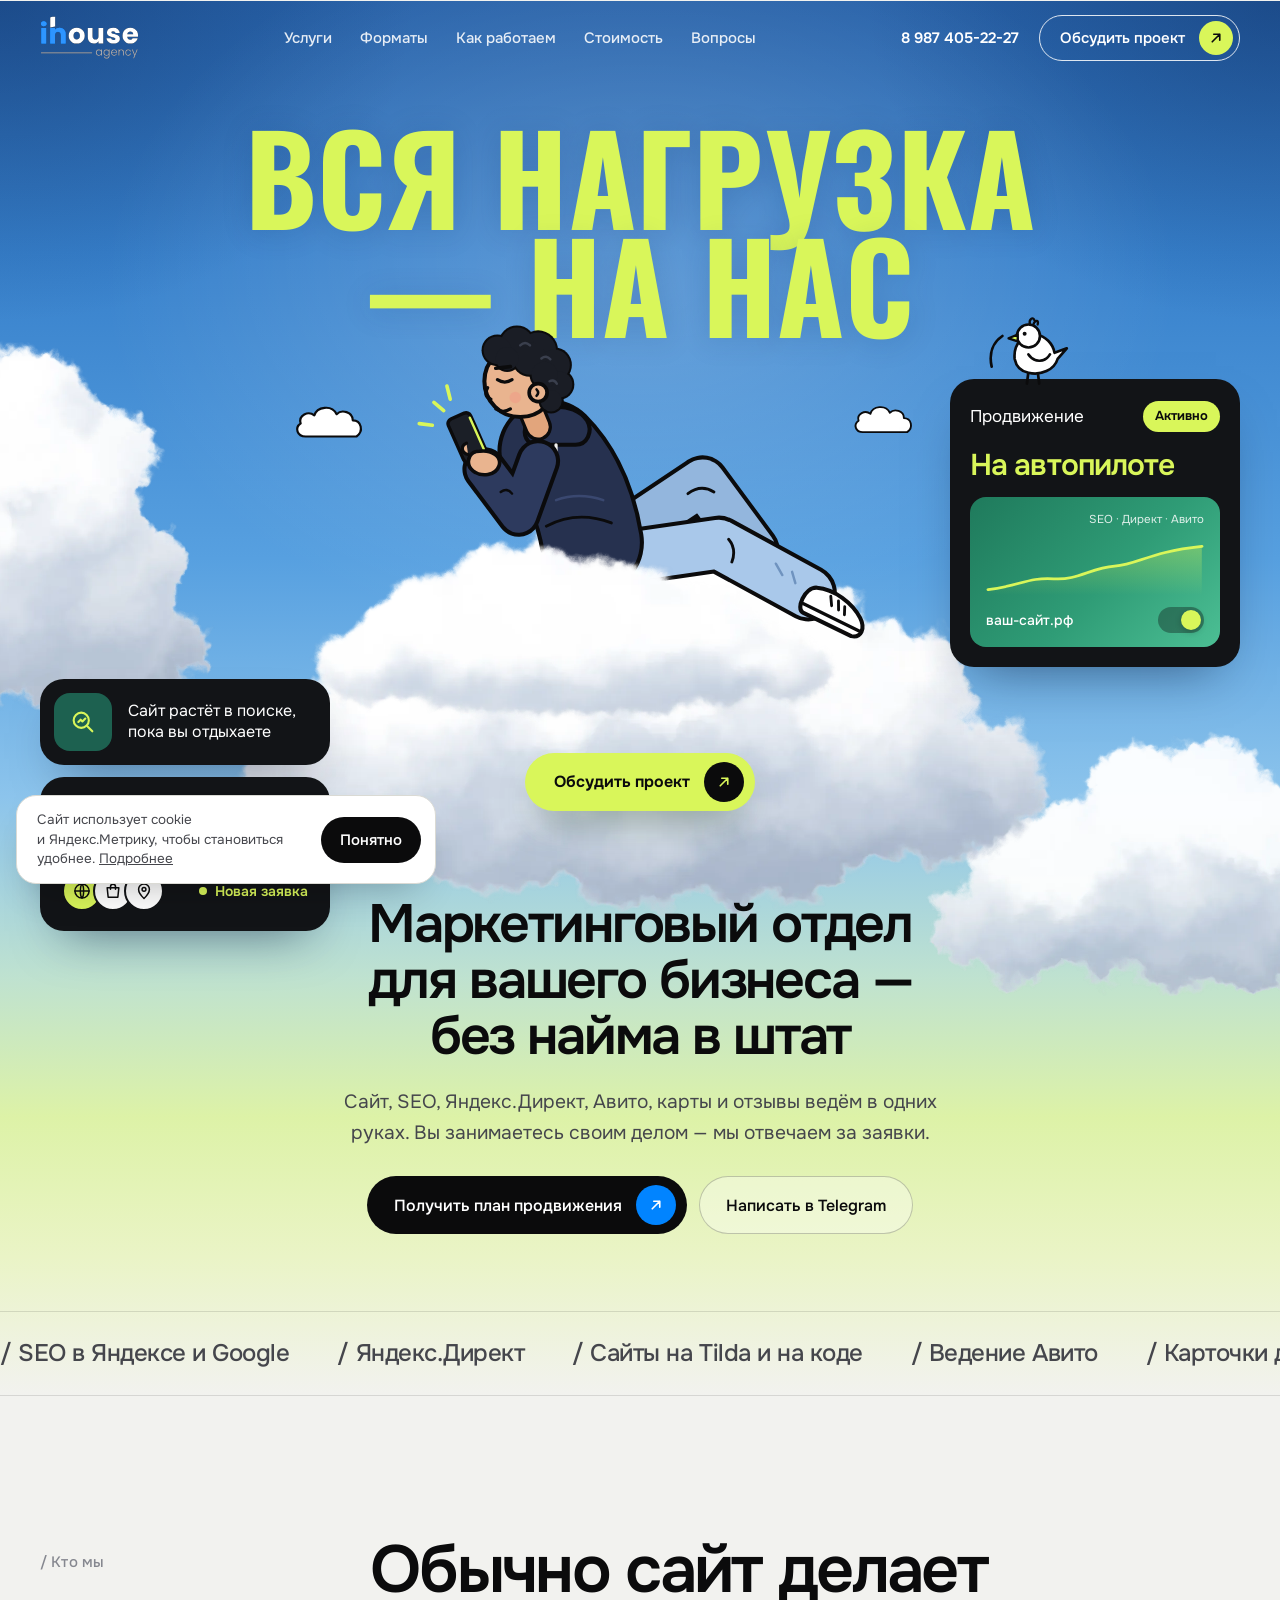
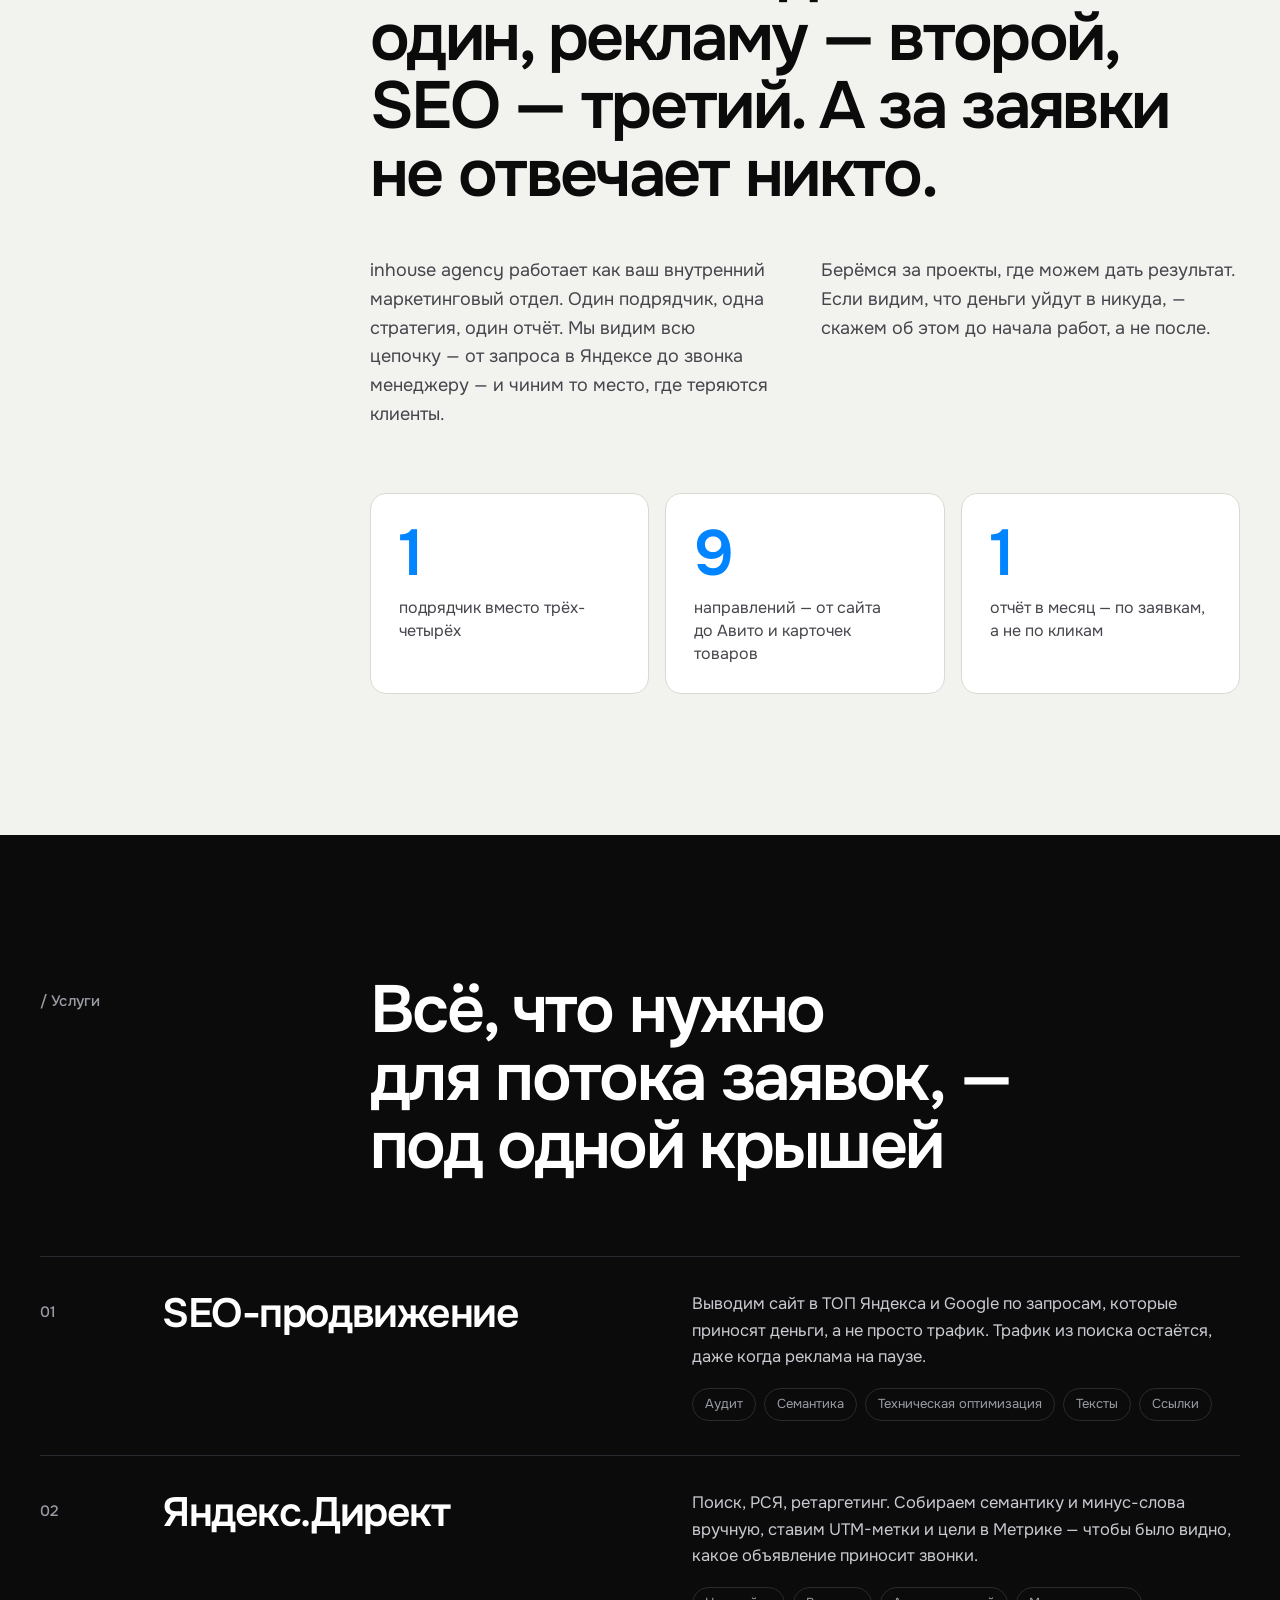
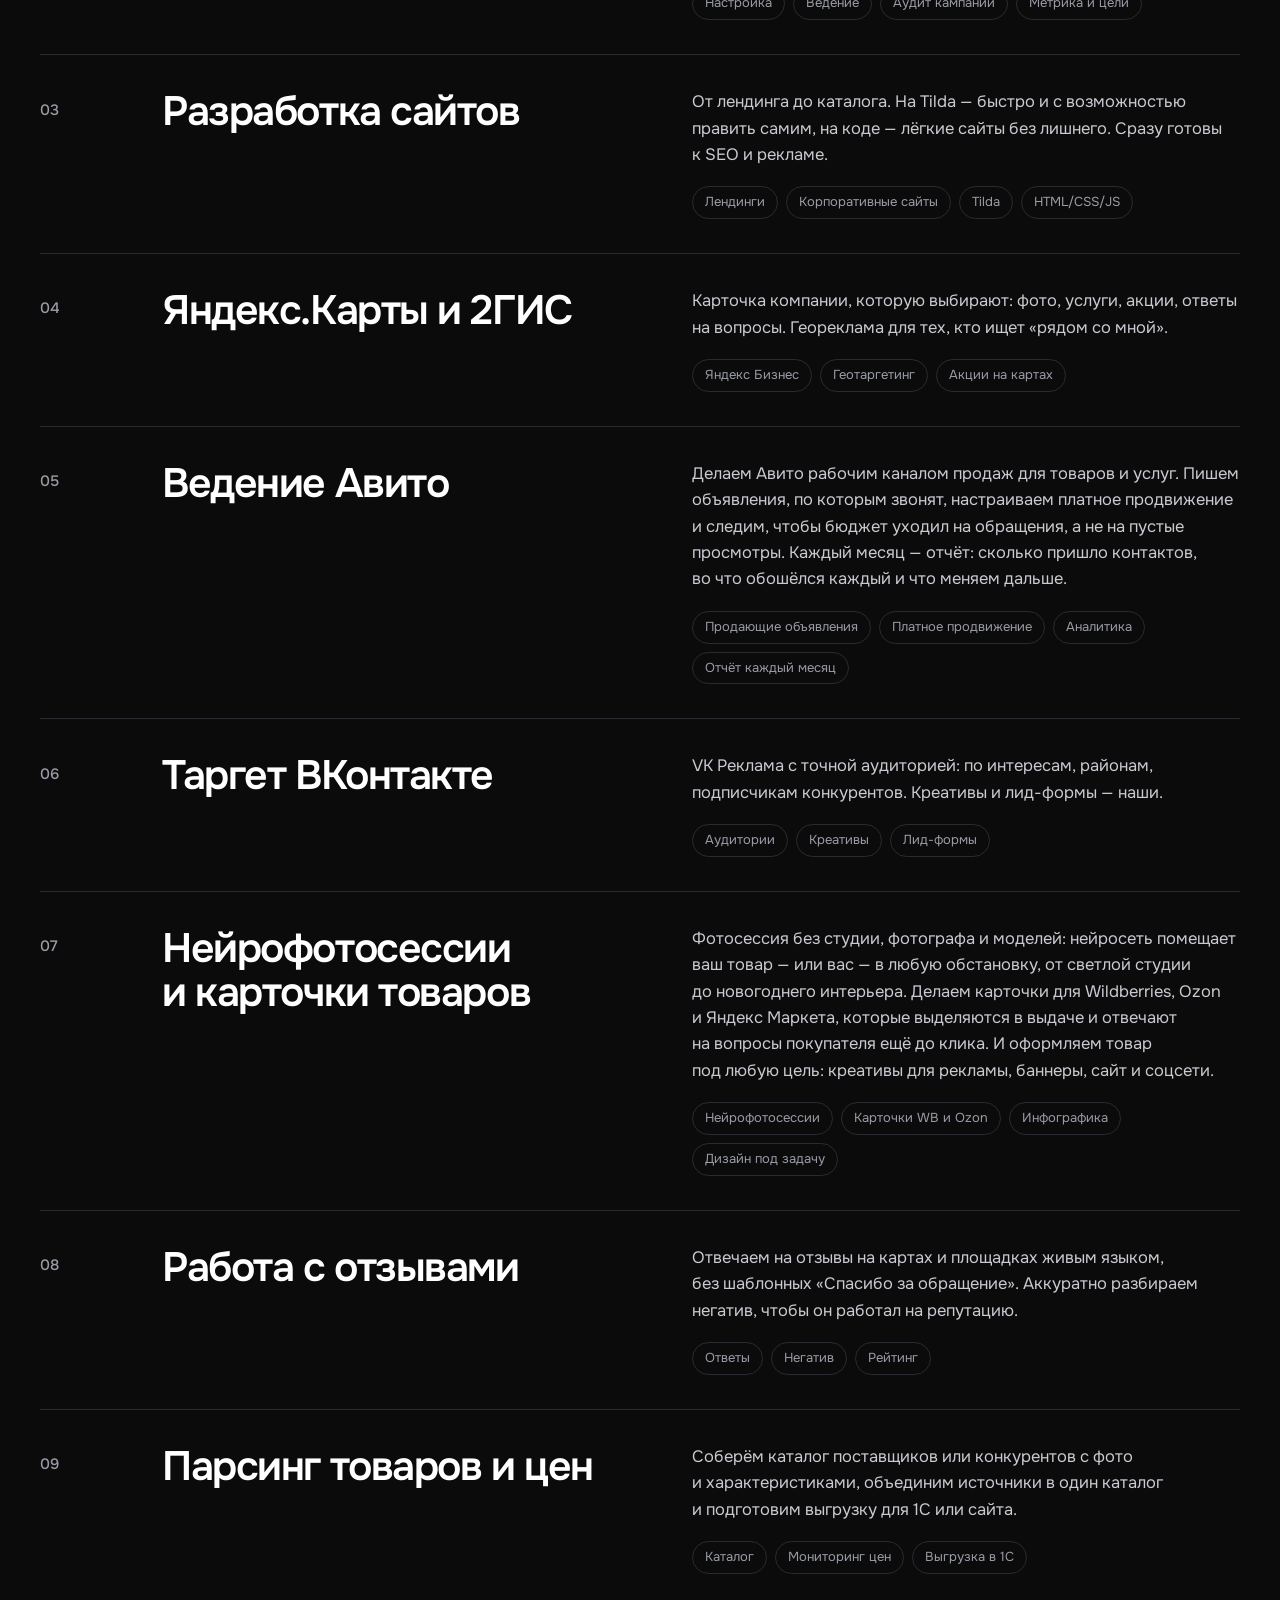
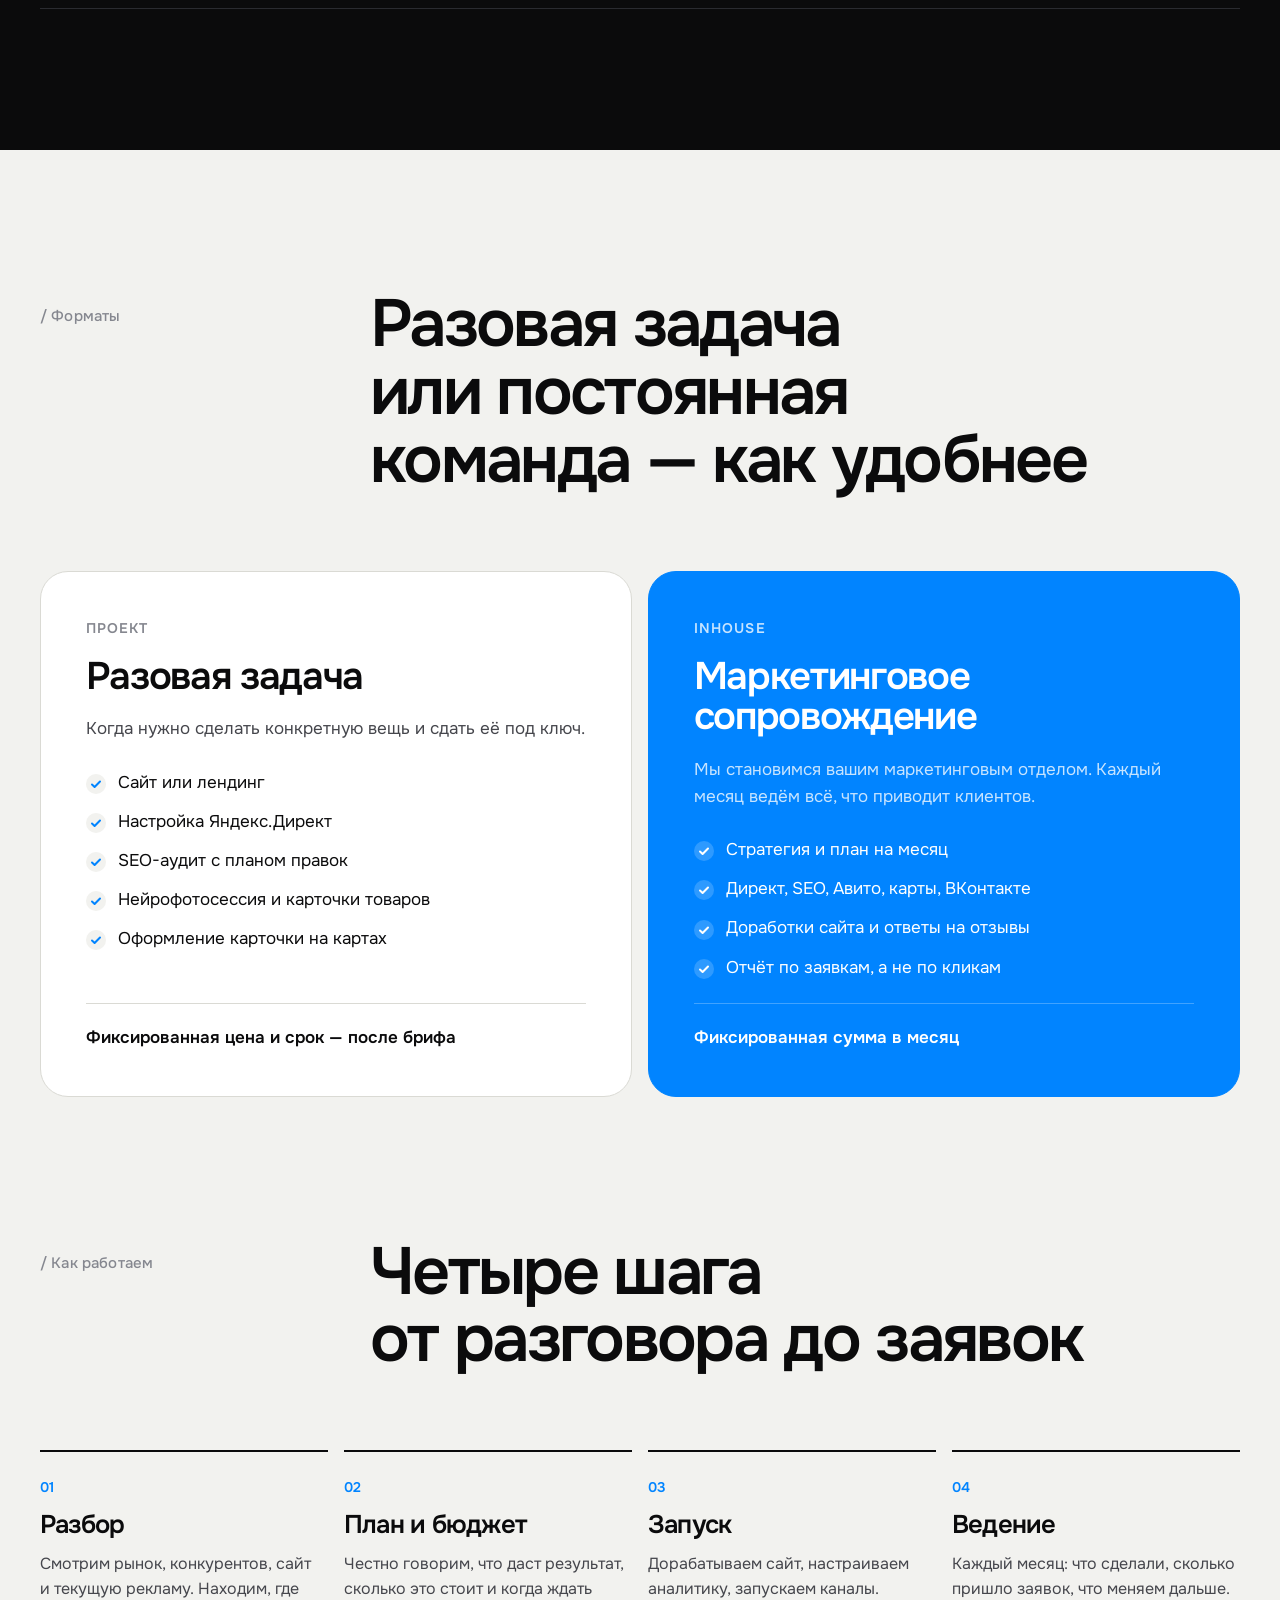
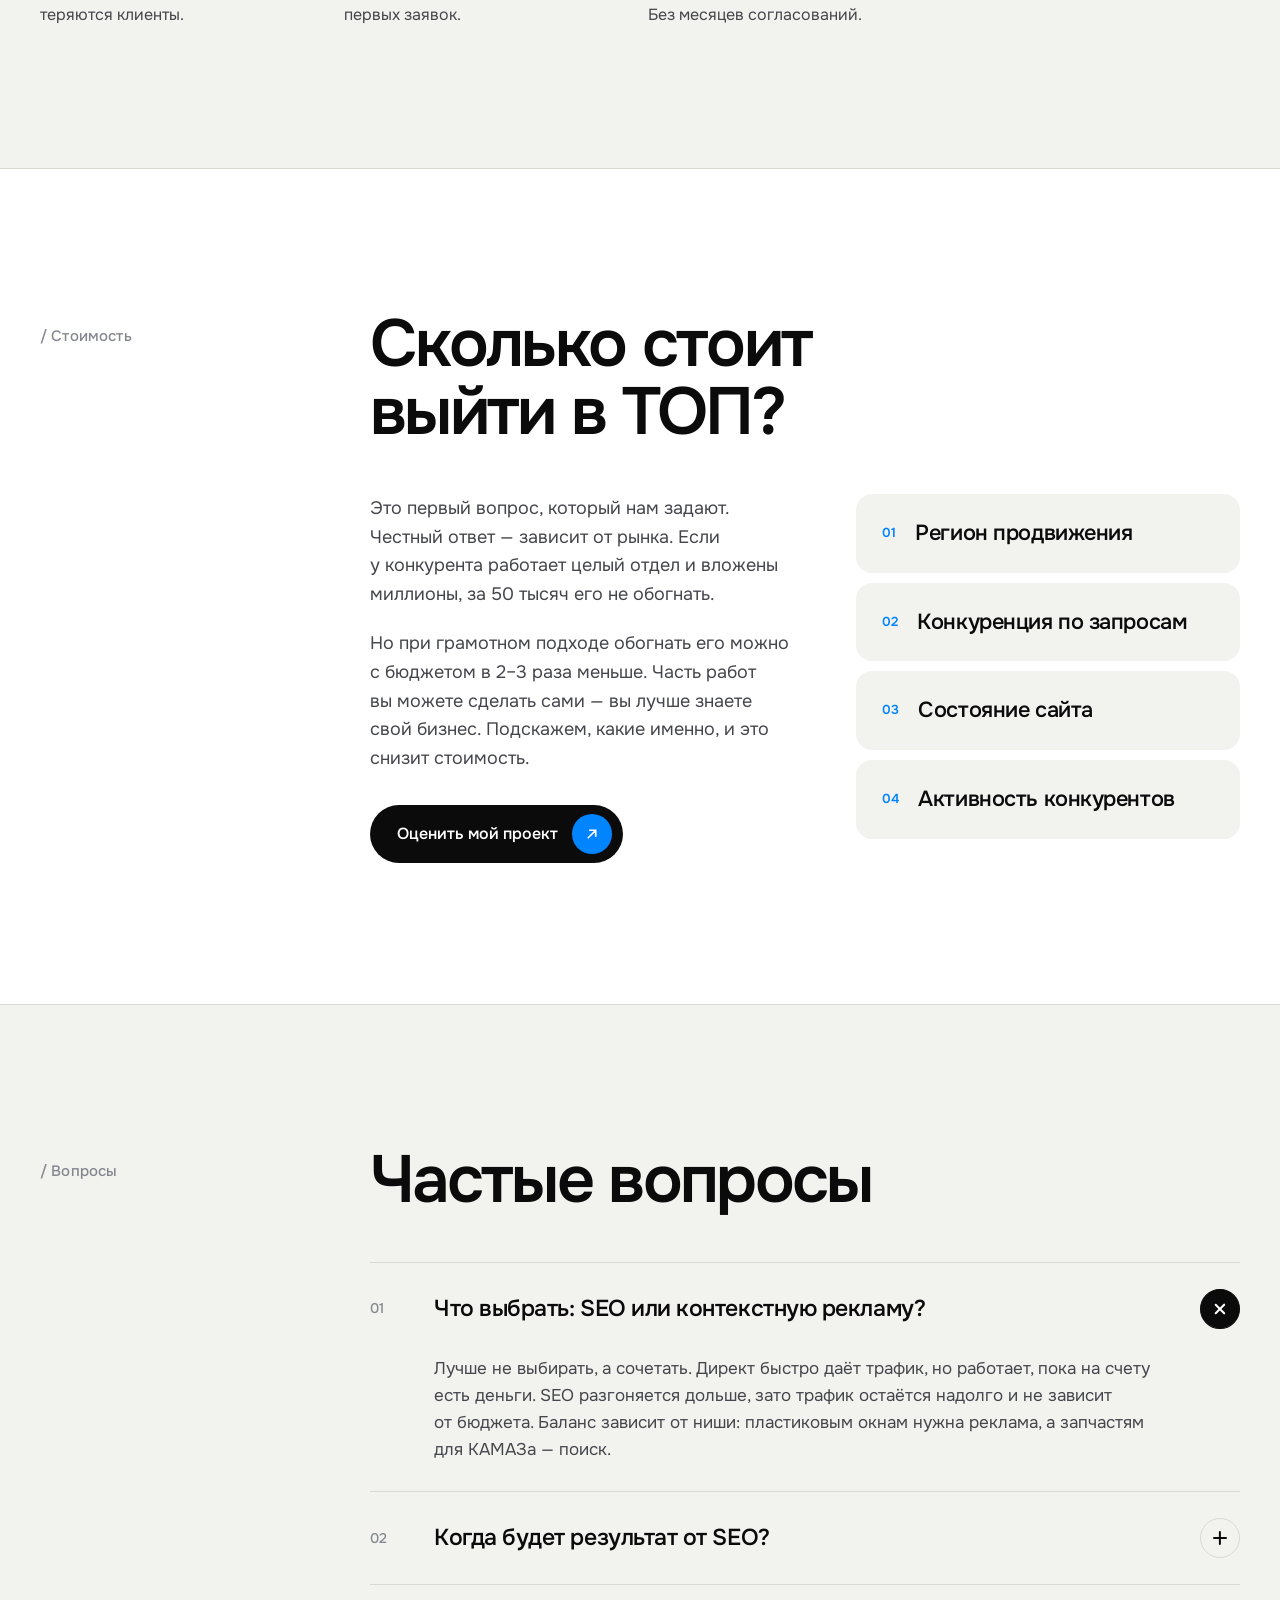
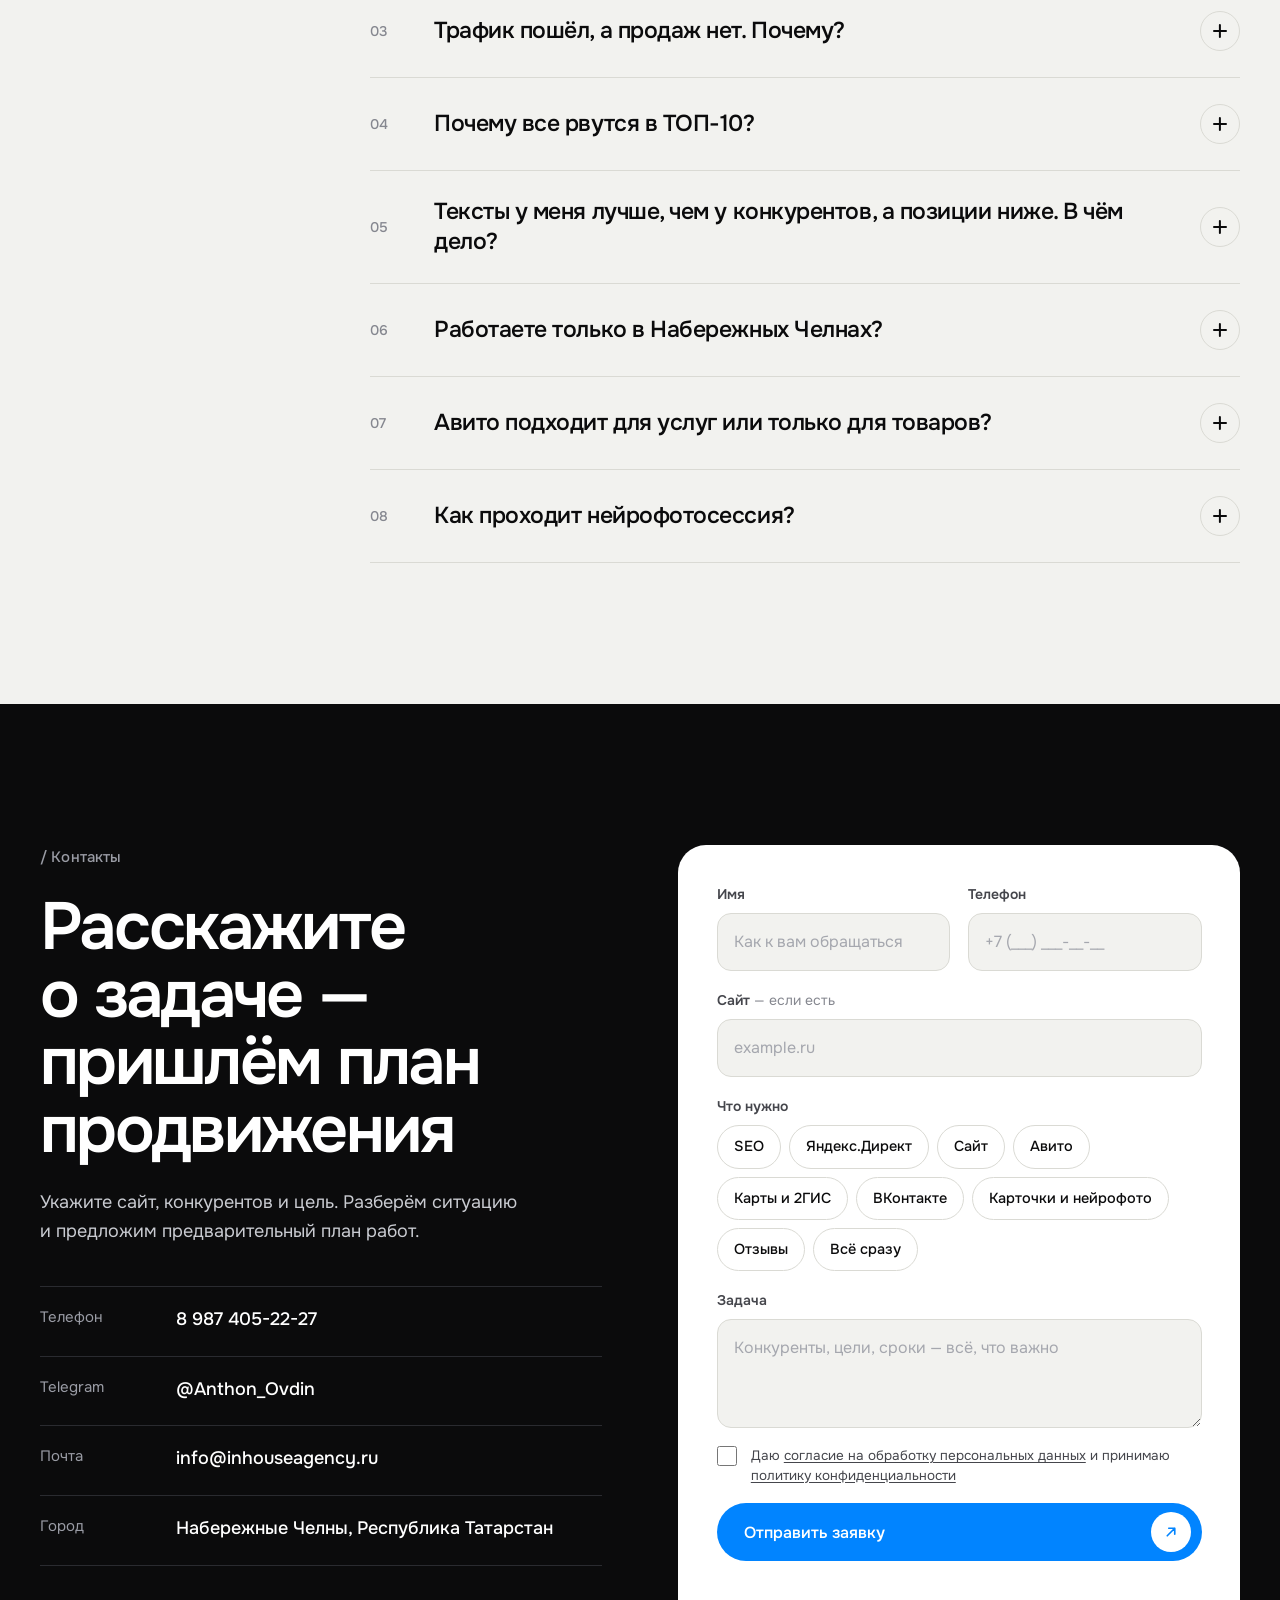
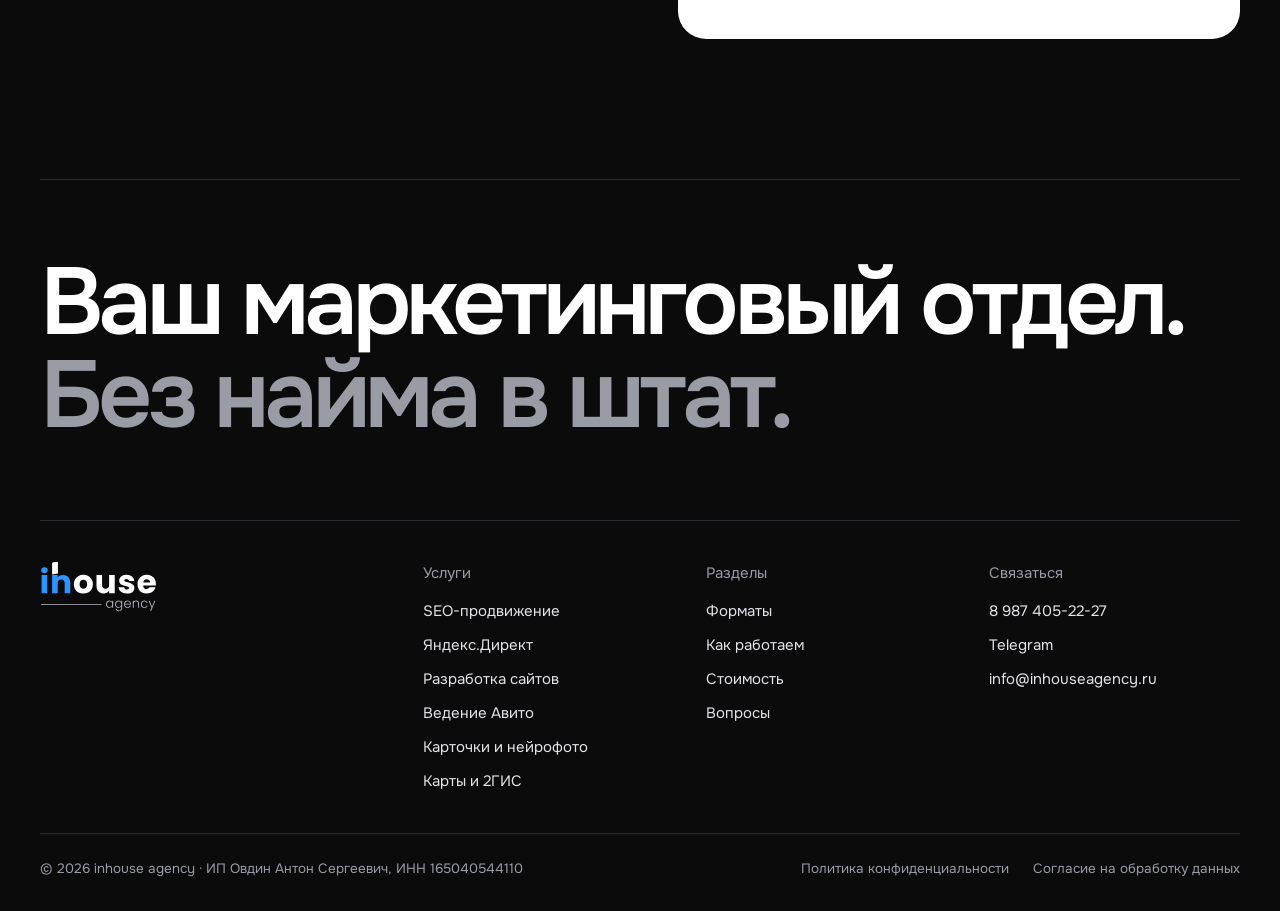
==== commit cb6fc17a: "Версии у CSS/JS, чтобы браузеры не держали старый кэш Co-Authored-By: Claude Opus 5.5 <noreply@anthr" ====
--- a/index.html
+++ b/index.html
@@ -21,7 +21,7 @@
 <link rel="preload" href="assets/fonts/onest-var.woff2" as="font" type="font/woff2" crossorigin>
 <link rel="preload" href="assets/fonts/oswald-700-caps.woff2" as="font" type="font/woff2" crossorigin>
 <link rel="preload" href="assets/img/hero/cloud-main.webp" as="image" type="image/webp">
-<link rel="stylesheet" href="assets/css/style.css">
+<link rel="stylesheet" href="assets/css/style.css?v=20261031">
 <script type="application/ld+json">
 {
   "@context": "https://schema.org",
@@ -457,6 +457,6 @@
   <button class="btn btn--dark btn--sm" type="button">Понятно</button>
 </div>
 
-<script src="assets/js/main.js" defer></script>
+<script src="assets/js/main.js?v=20261031" defer></script>
 </body>
 </html>
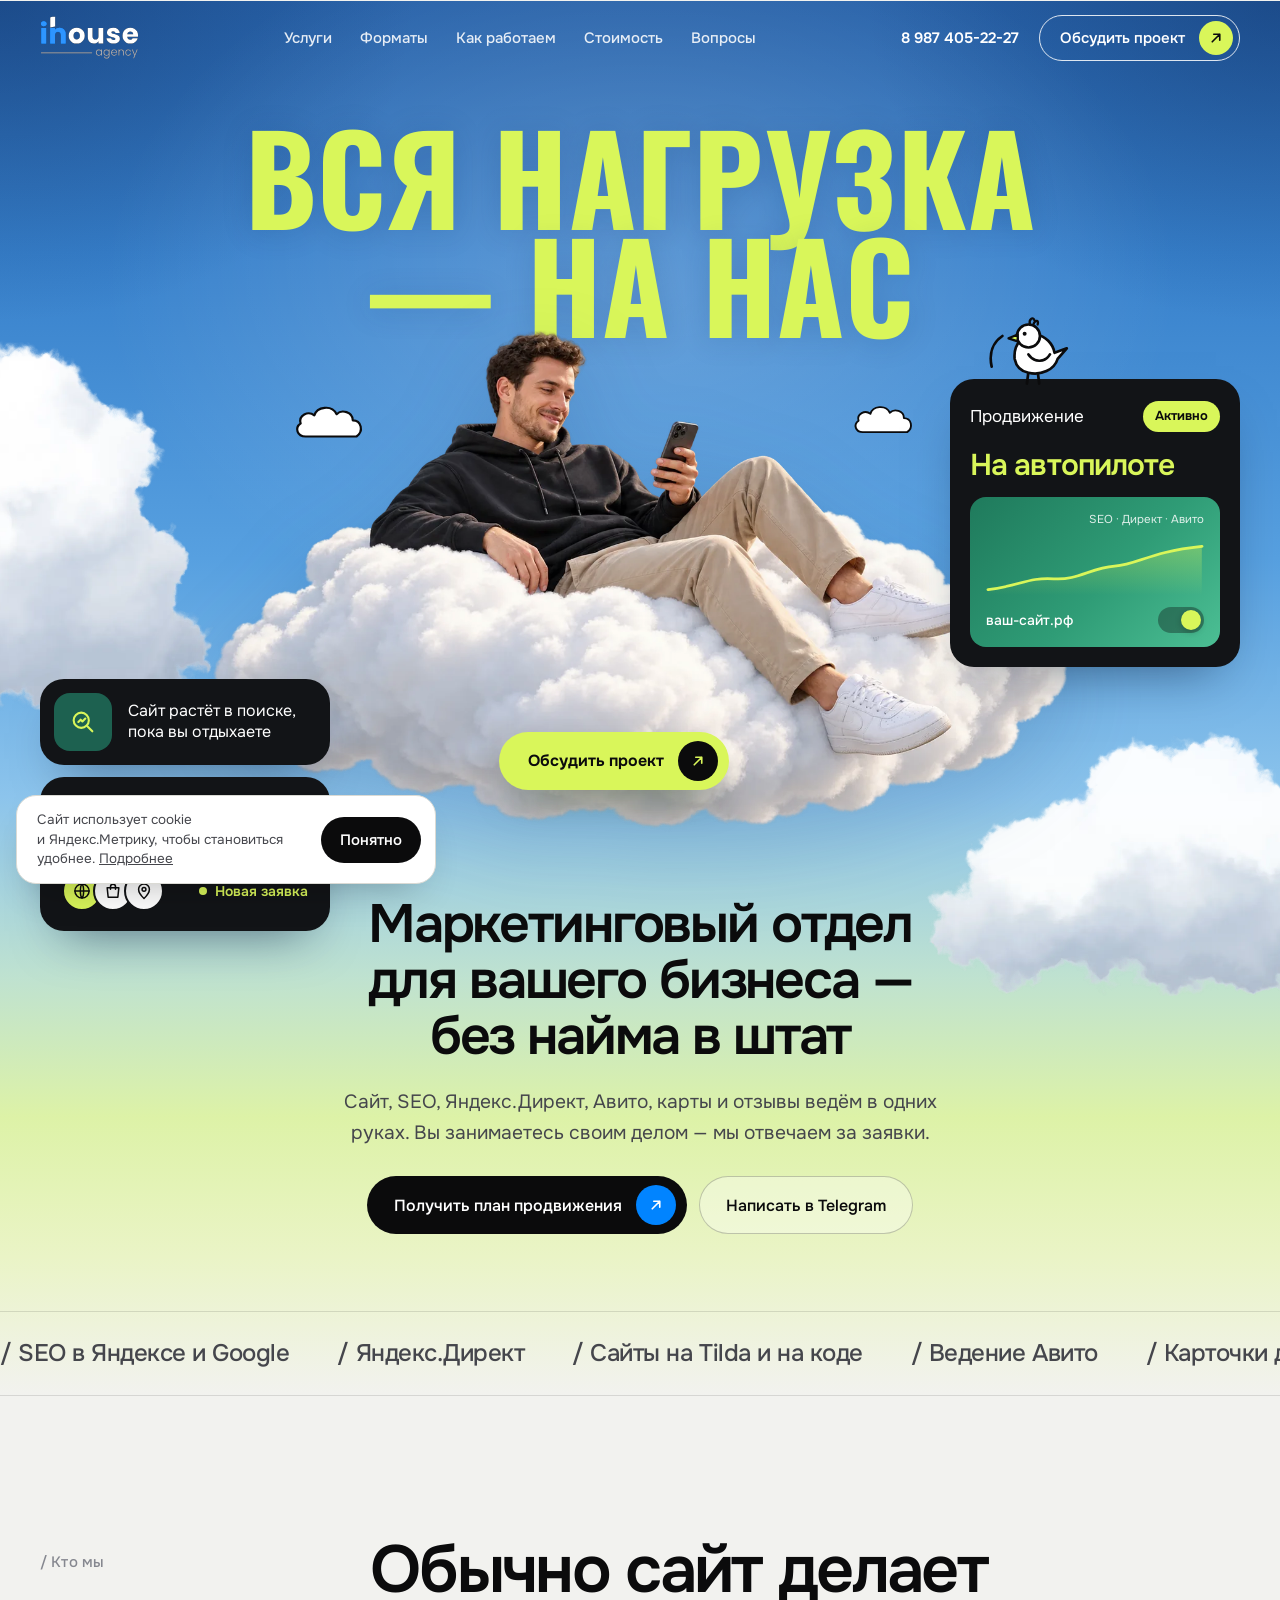
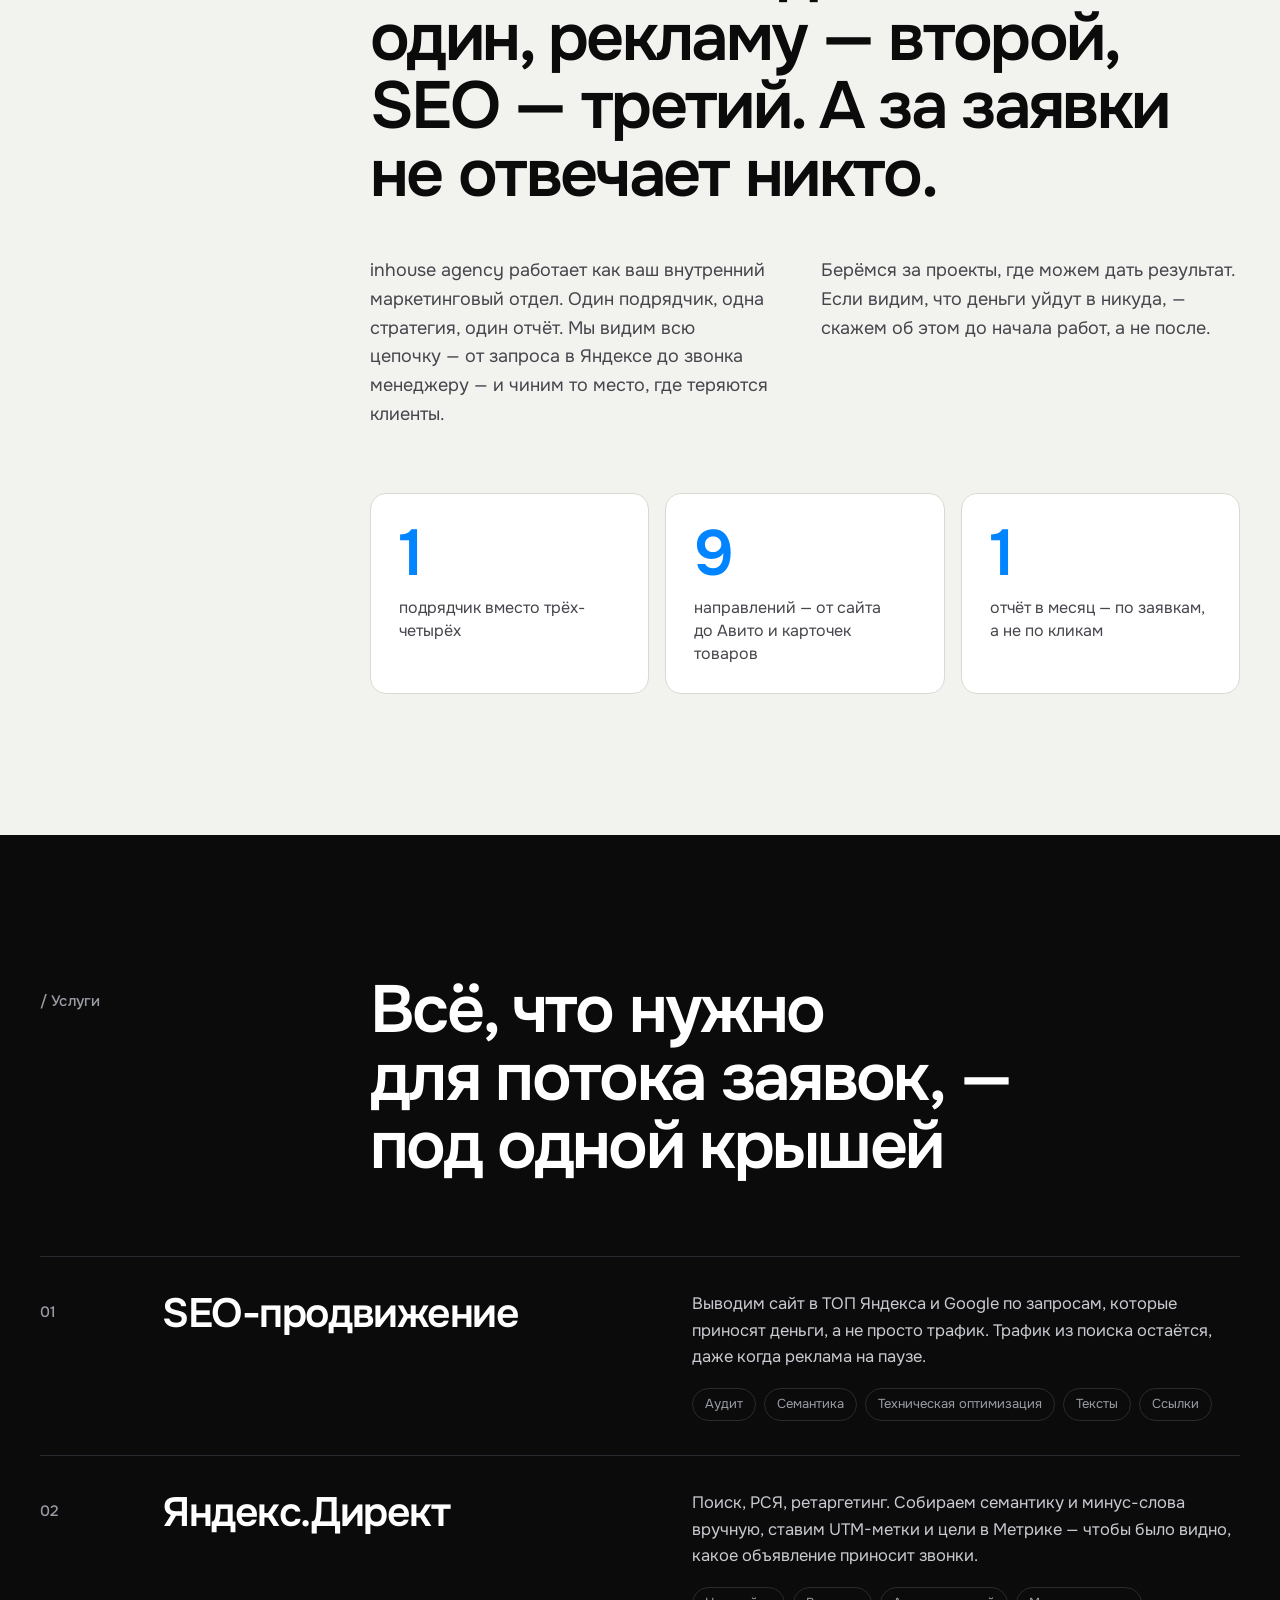
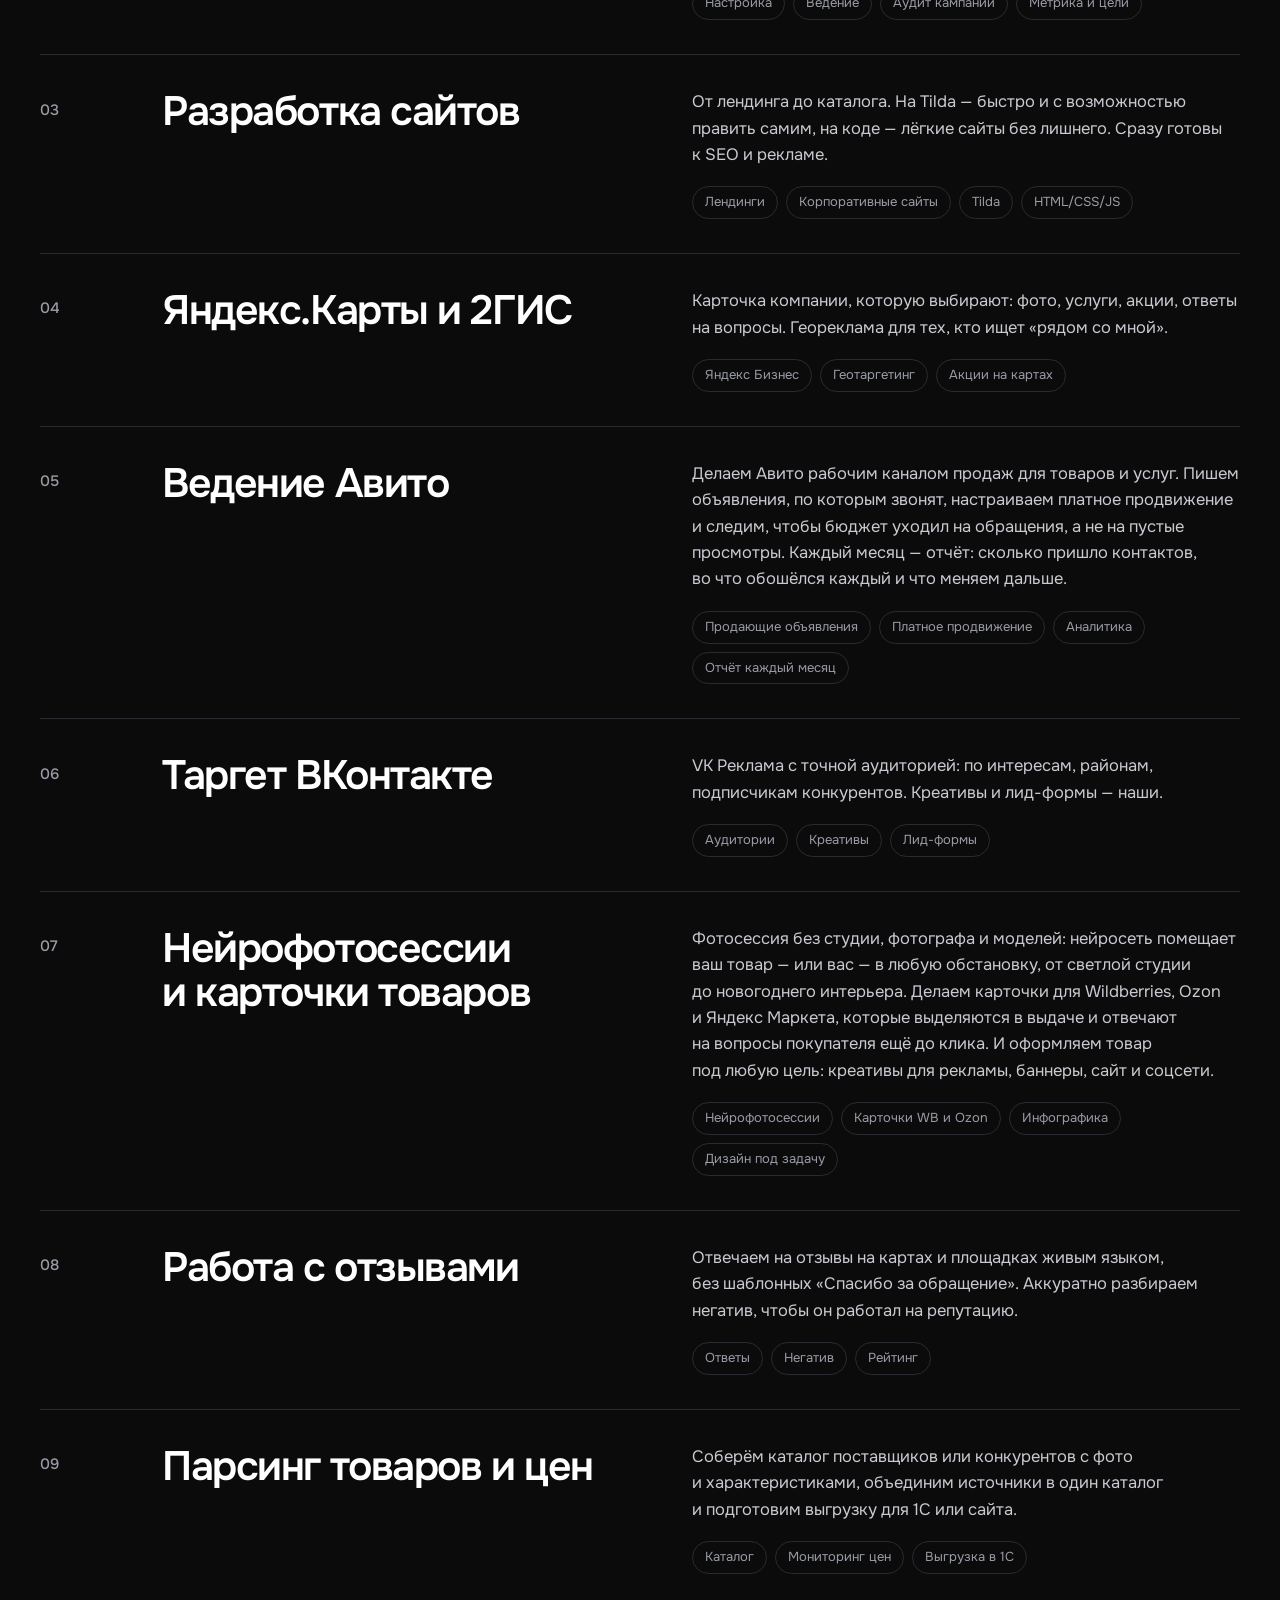
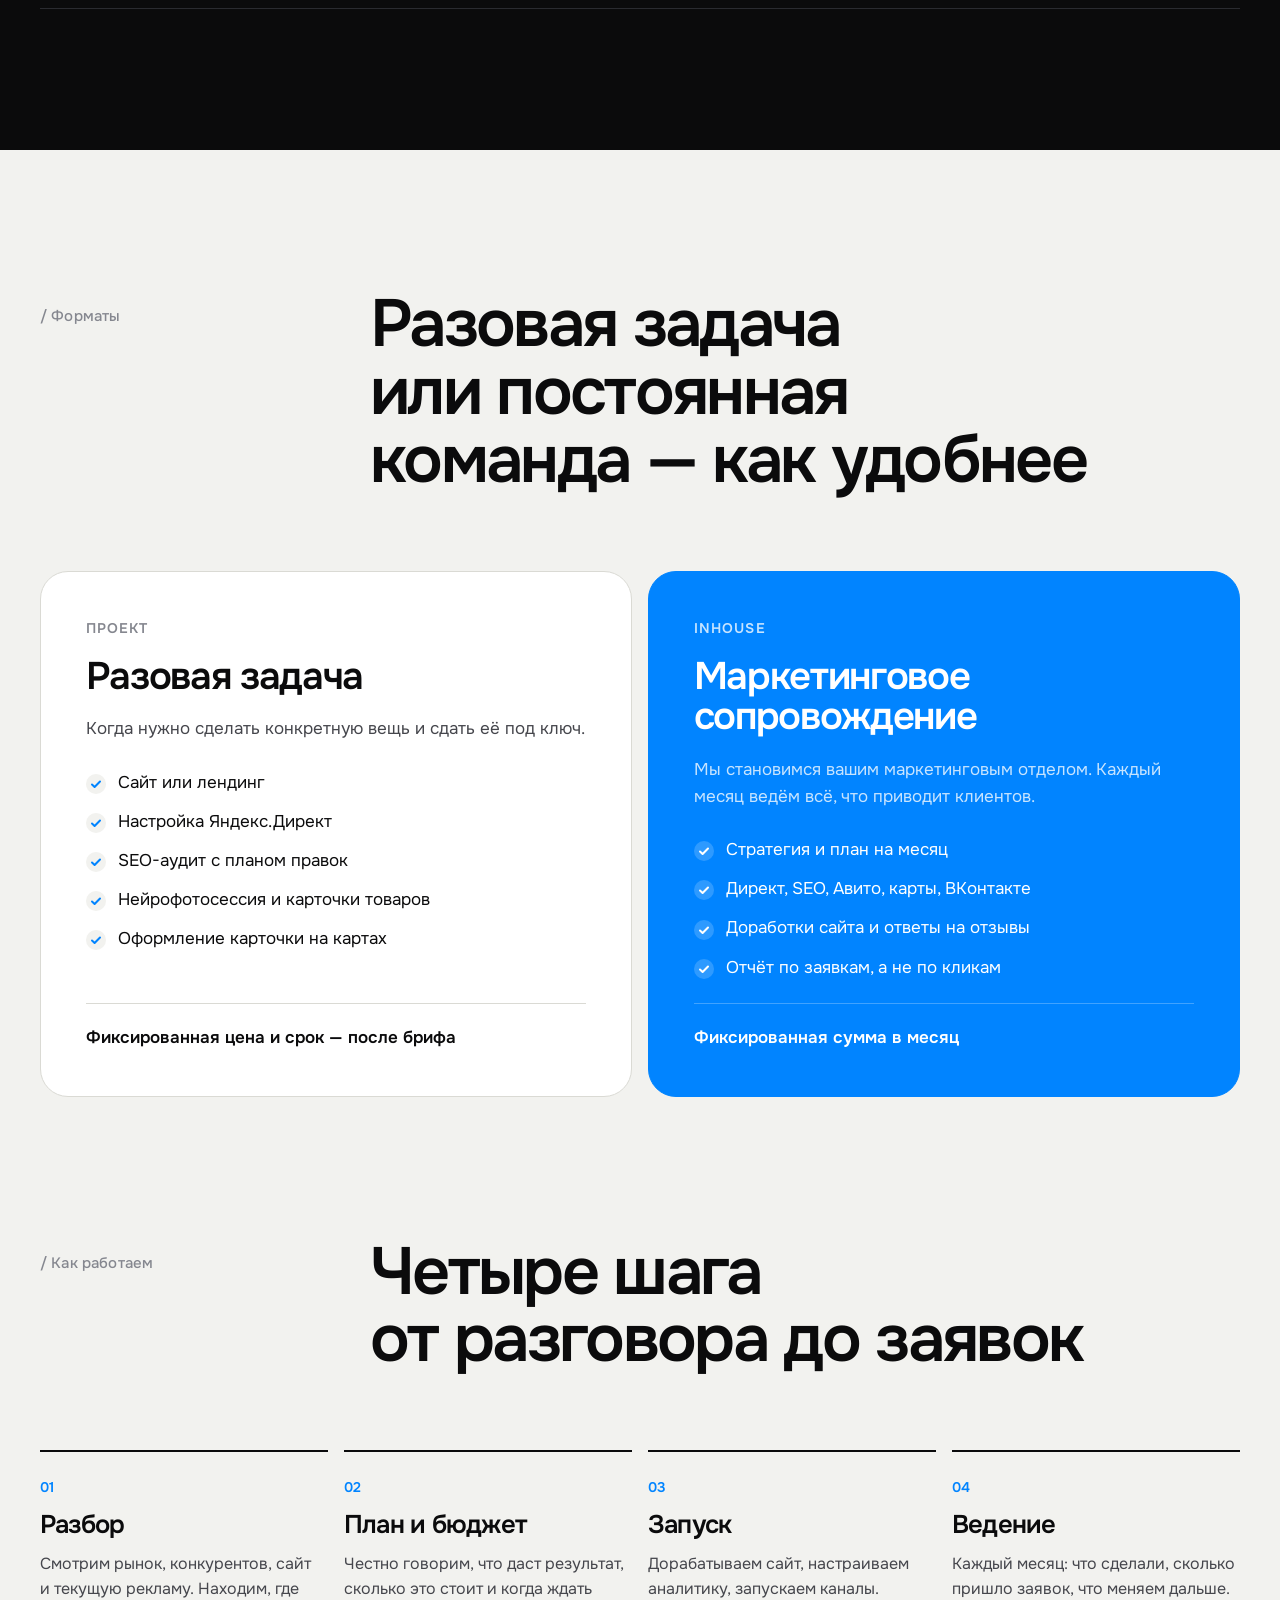
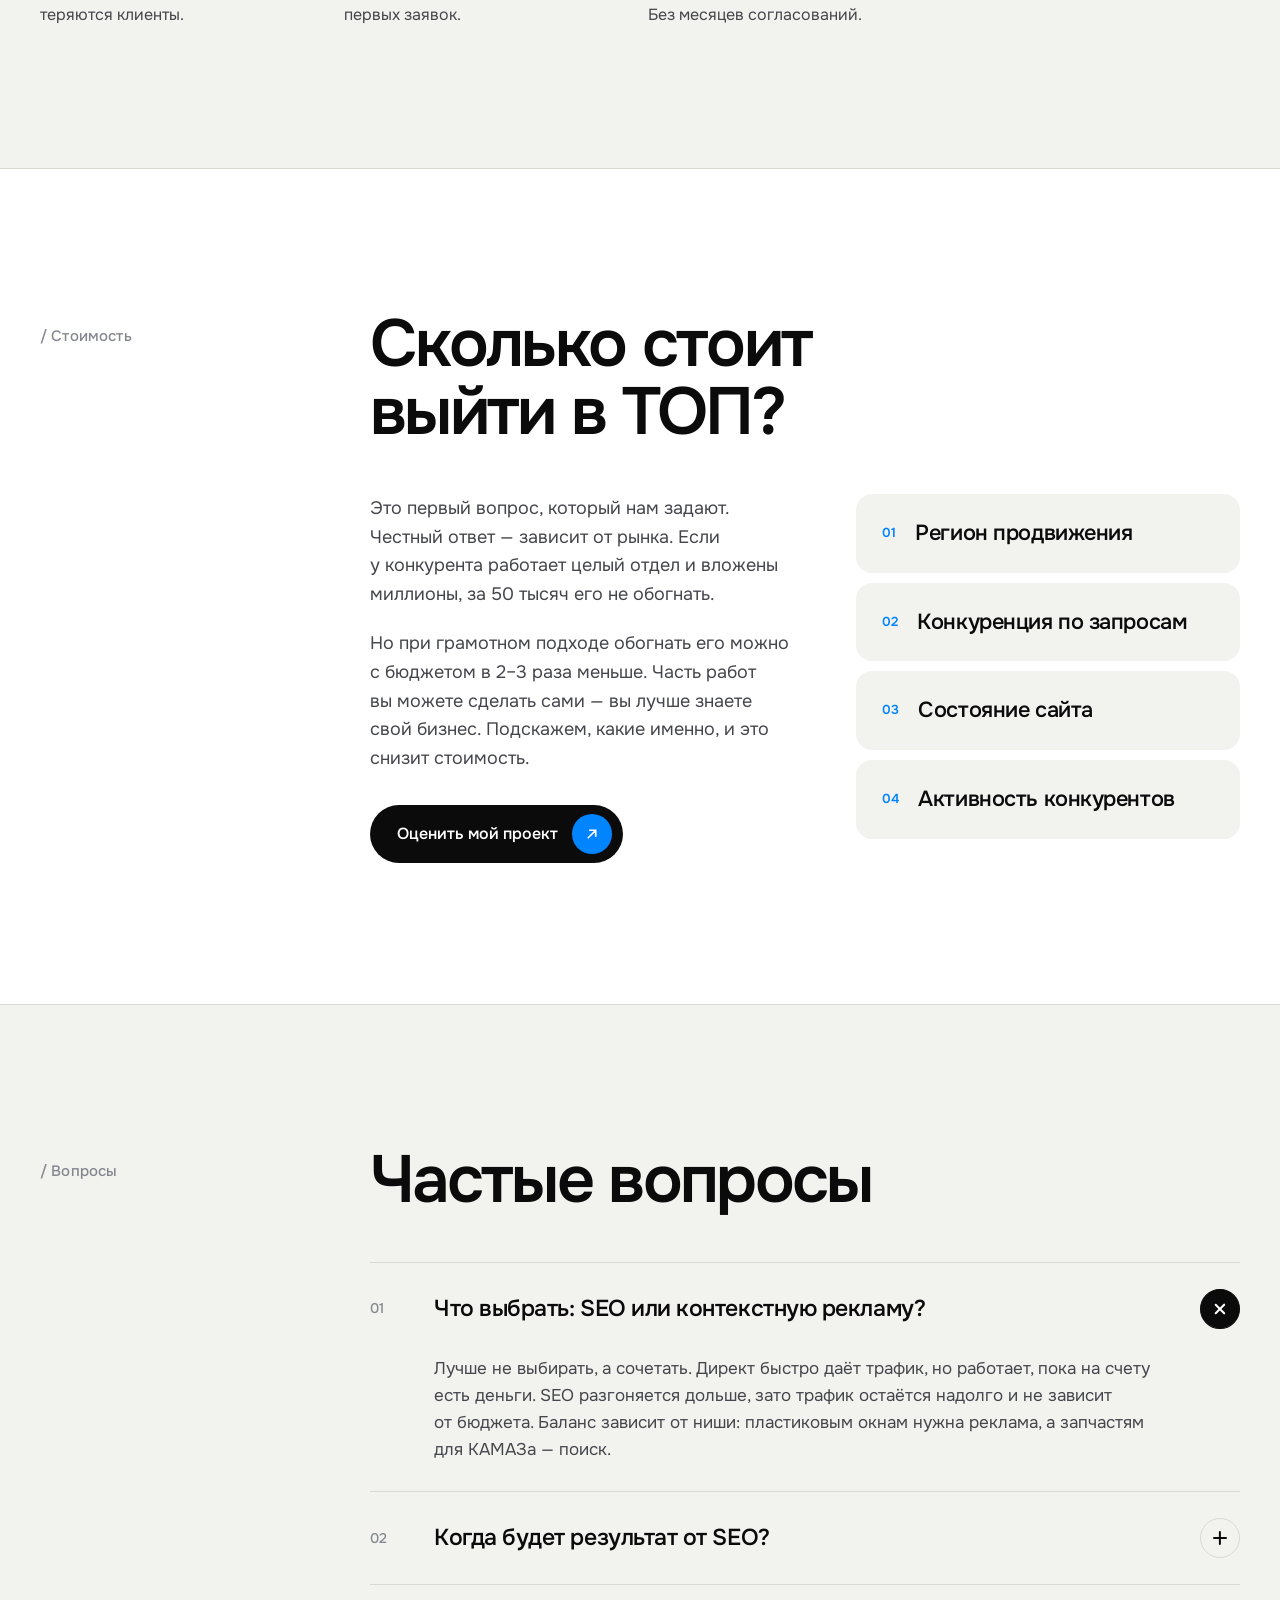
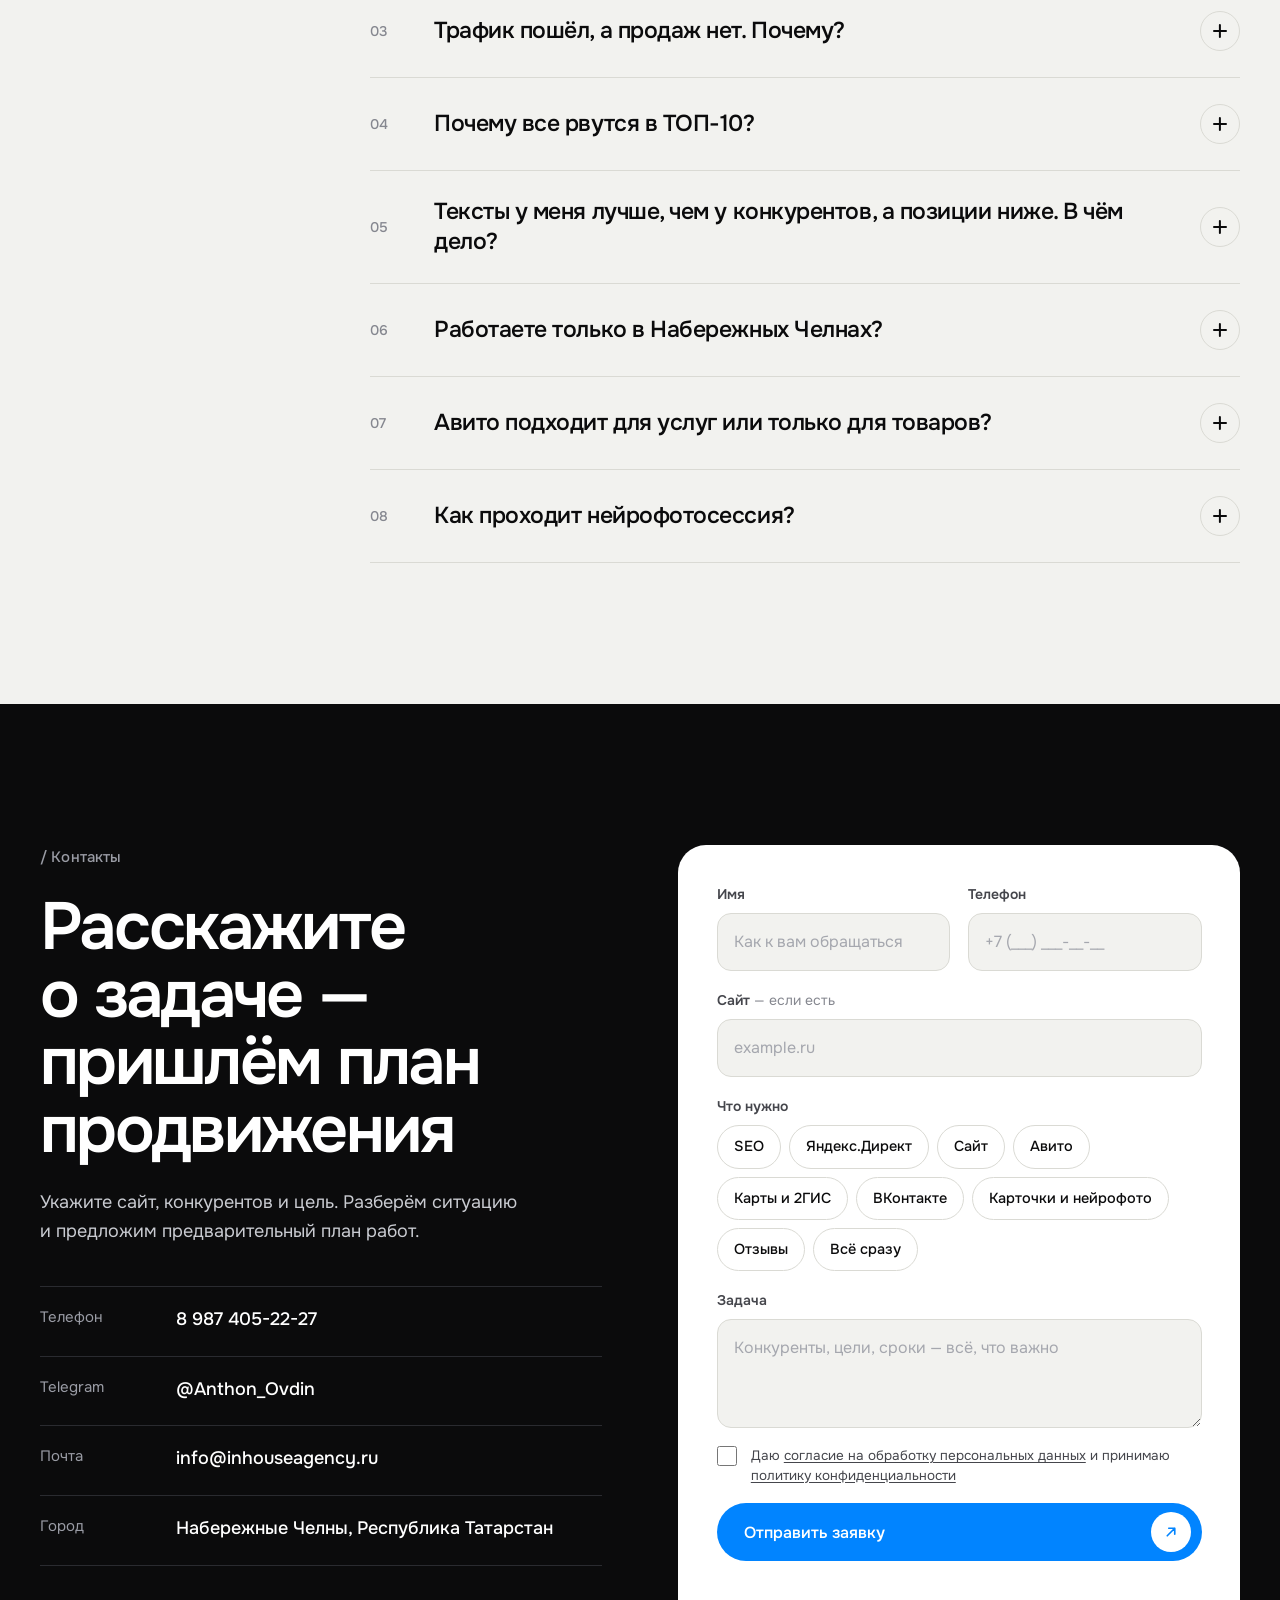
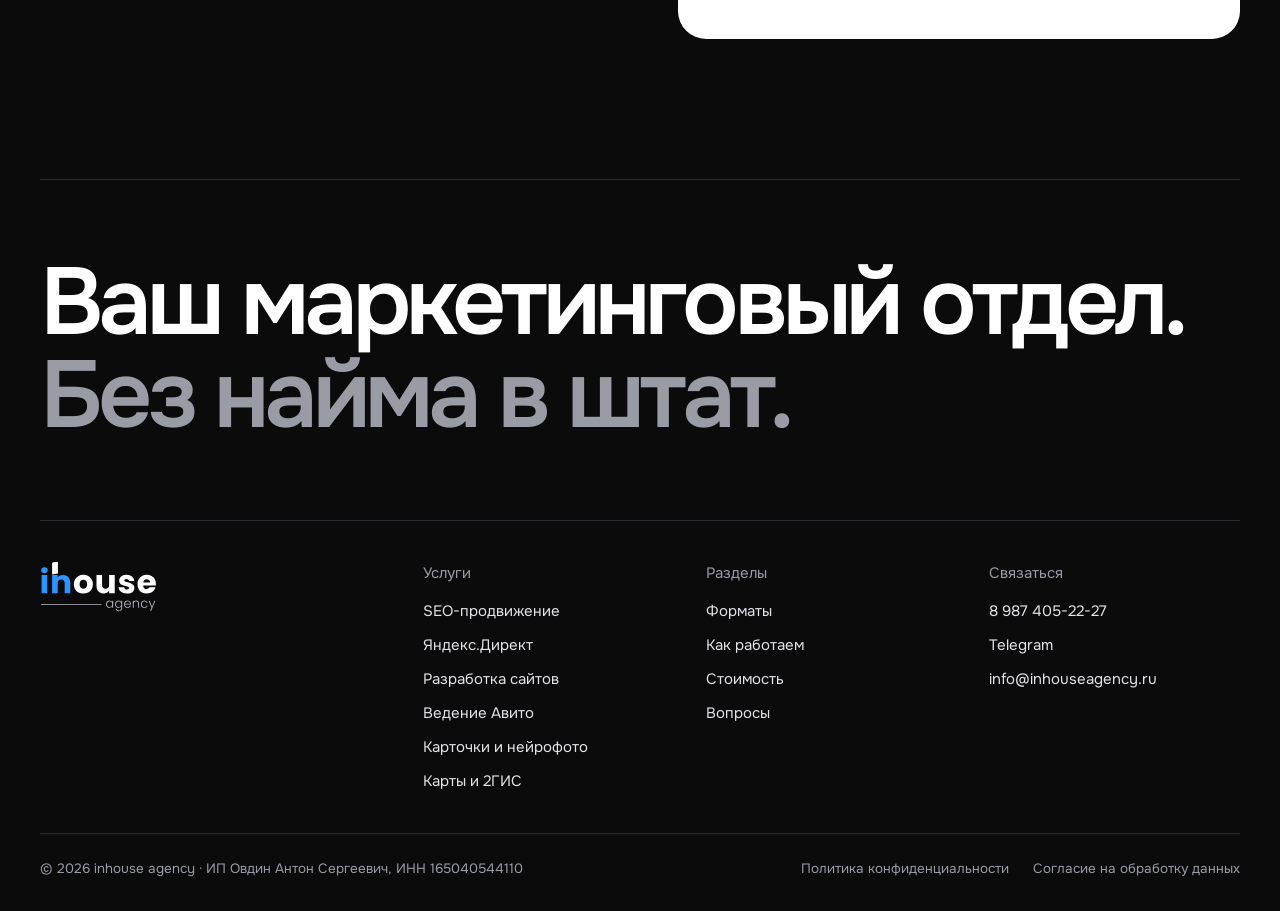
==== commit 9318108e: "Hero: фото человека на облаке вместо временного дудла Вырезка из генерации (WebP 1400/800 c srcset и" ====
--- a/index.html
+++ b/index.html
@@ -20,8 +20,8 @@
 <link rel="apple-touch-icon" href="/apple-touch-icon.png">
 <link rel="preload" href="assets/fonts/onest-var.woff2" as="font" type="font/woff2" crossorigin>
 <link rel="preload" href="assets/fonts/oswald-700-caps.woff2" as="font" type="font/woff2" crossorigin>
-<link rel="preload" href="assets/img/hero/cloud-main.webp" as="image" type="image/webp">
-<link rel="stylesheet" href="assets/css/style.css?v=20261031">
+<link rel="preload" as="image" type="image/webp" href="assets/img/hero/hero-man-1400.webp" imagesrcset="assets/img/hero/hero-man-800.webp 800w, assets/img/hero/hero-man-1400.webp 1400w" imagesizes="(max-width: 1099px) 112vw, 70vw">
+<link rel="stylesheet" href="assets/css/style.css?v=20261031b">
 <script type="application/ld+json">
 {
   "@context": "https://schema.org",
@@ -95,9 +95,7 @@
         <i class="hero__doodle hero__doodle--b"><svg viewBox="0 0 120 64" aria-hidden="true"><path d="M22 54 C8 54 4 40 14 33 C10 20 26 12 36 20 C40 6 64 2 72 18 C80 10 98 14 98 28 C112 28 116 46 104 54 Z" fill="#fff" stroke="#0B0B0C" stroke-width="3.5" stroke-linejoin="round"/></svg></i>
 
         <div class="hero__stage">
-          <img class="hero__cloud" src="assets/img/hero/cloud-main.webp" alt="" width="1276" height="674" fetchpriority="high">
-          <img class="hero__person" src="assets/img/hero/person.svg" alt="Человек спокойно сидит на облаке с телефоном — продвижением занимаемся мы" width="640" height="560">
-          <img class="hero__cloud-front" src="assets/img/hero/cloud-front.webp" alt="" width="869" height="310">
+          <img class="hero__photo" src="assets/img/hero/hero-man-1400.webp" srcset="assets/img/hero/hero-man-800.webp 800w, assets/img/hero/hero-man-1400.webp 1400w" sizes="(max-width: 1099px) 112vw, 70vw" width="1400" height="822" fetchpriority="high" alt="Мужчина в худи спокойно сидит на облаке и смотрит в телефон — продвижение берём на себя">
           <a class="btn btn--lime hero__cta" href="#contacts">Обсудить проект <span class="btn__ico" aria-hidden="true"><svg viewBox="0 0 24 24"><path d="M7 17 17 7M9 7h8v8"/></svg></span></a>
         </div>
 
@@ -457,6 +455,6 @@
   <button class="btn btn--dark btn--sm" type="button">Понятно</button>
 </div>
 
-<script src="assets/js/main.js?v=20261031" defer></script>
+<script src="assets/js/main.js?v=20261031b" defer></script>
 </body>
 </html>
--- a/assets/css/style.css
+++ b/assets/css/style.css
@@ -175,11 +175,9 @@
 }
 .hero__title span { display: block; }
 
-.hero__stage { position: absolute; left: 15cqw; top: 31cqw; width: 70cqw; aspect-ratio: 1276 / 674; z-index: 2; }
-.hero__cloud { width: 100%; height: auto; display: block; }
-.hero__person { position: absolute; width: 62%; left: 15%; top: -62%; height: auto; }
-.hero__cloud-front { position: absolute; width: 64%; left: 10%; top: 12%; height: auto; }
-.hero__cta { position: absolute; left: 50%; top: 61%; transform: translateX(-50%); z-index: 3; }
+.hero__stage { position: absolute; left: 14cqw; top: 18cqw; width: 72cqw; aspect-ratio: 1400 / 822; z-index: 2; }
+.hero__photo { width: 100%; height: auto; display: block; filter: drop-shadow(0 30px 40px rgba(20, 60, 110, .18)); }
+.hero__cta { position: absolute; left: 47%; top: 80%; transform: translateX(-50%); z-index: 3; }
 .hero__cta:active { transform: translateX(-50%) scale(.98); }
 
 .btn--lime { background: var(--lime); color: var(--ink); font-weight: 650; padding-left: 28px; box-shadow: 0 18px 40px -18px rgba(40, 70, 10, .55); }
@@ -284,7 +282,7 @@
 @media (max-width: 1099px) {
   .hero__scene { aspect-ratio: auto; display: flex; flex-direction: column; align-items: center; }
   .hero__title { position: relative; top: 0; font-size: clamp(44px, 12.4vw, 116px); margin-top: 8px; }
-  .hero__stage { position: relative; left: auto; top: auto; width: min(112%, 860px); margin-top: clamp(124px, 27vw, 220px); }
+  .hero__stage { position: relative; left: auto; top: auto; width: min(112%, 860px); margin-top: clamp(6px, 2vw, 22px); }
   .hero__doodle--a { width: clamp(46px, 9vw, 72px); left: 4%; top: auto; bottom: 44%; }
   .hero__doodle--b { width: clamp(40px, 8vw, 64px); right: 6%; top: clamp(150px, 30vw, 260px); }
   .hero__cards {
@@ -302,7 +300,8 @@
 }
 @media (max-width: 760px) {
   .hero__stage { width: 128%; }
-  .hero__cta { top: 64%; min-height: 50px; font-size: 15px; padding-left: 20px; }
+  .hero__cta { top: 80%; min-height: 50px; font-size: 15px; padding-left: 20px; }
+  .hero__doodle--a { display: none; }
   .hero__cta .btn__ico { width: 36px; height: 36px; }
   .hcard { width: 268px; }
   .hcard--b { width: 280px; }
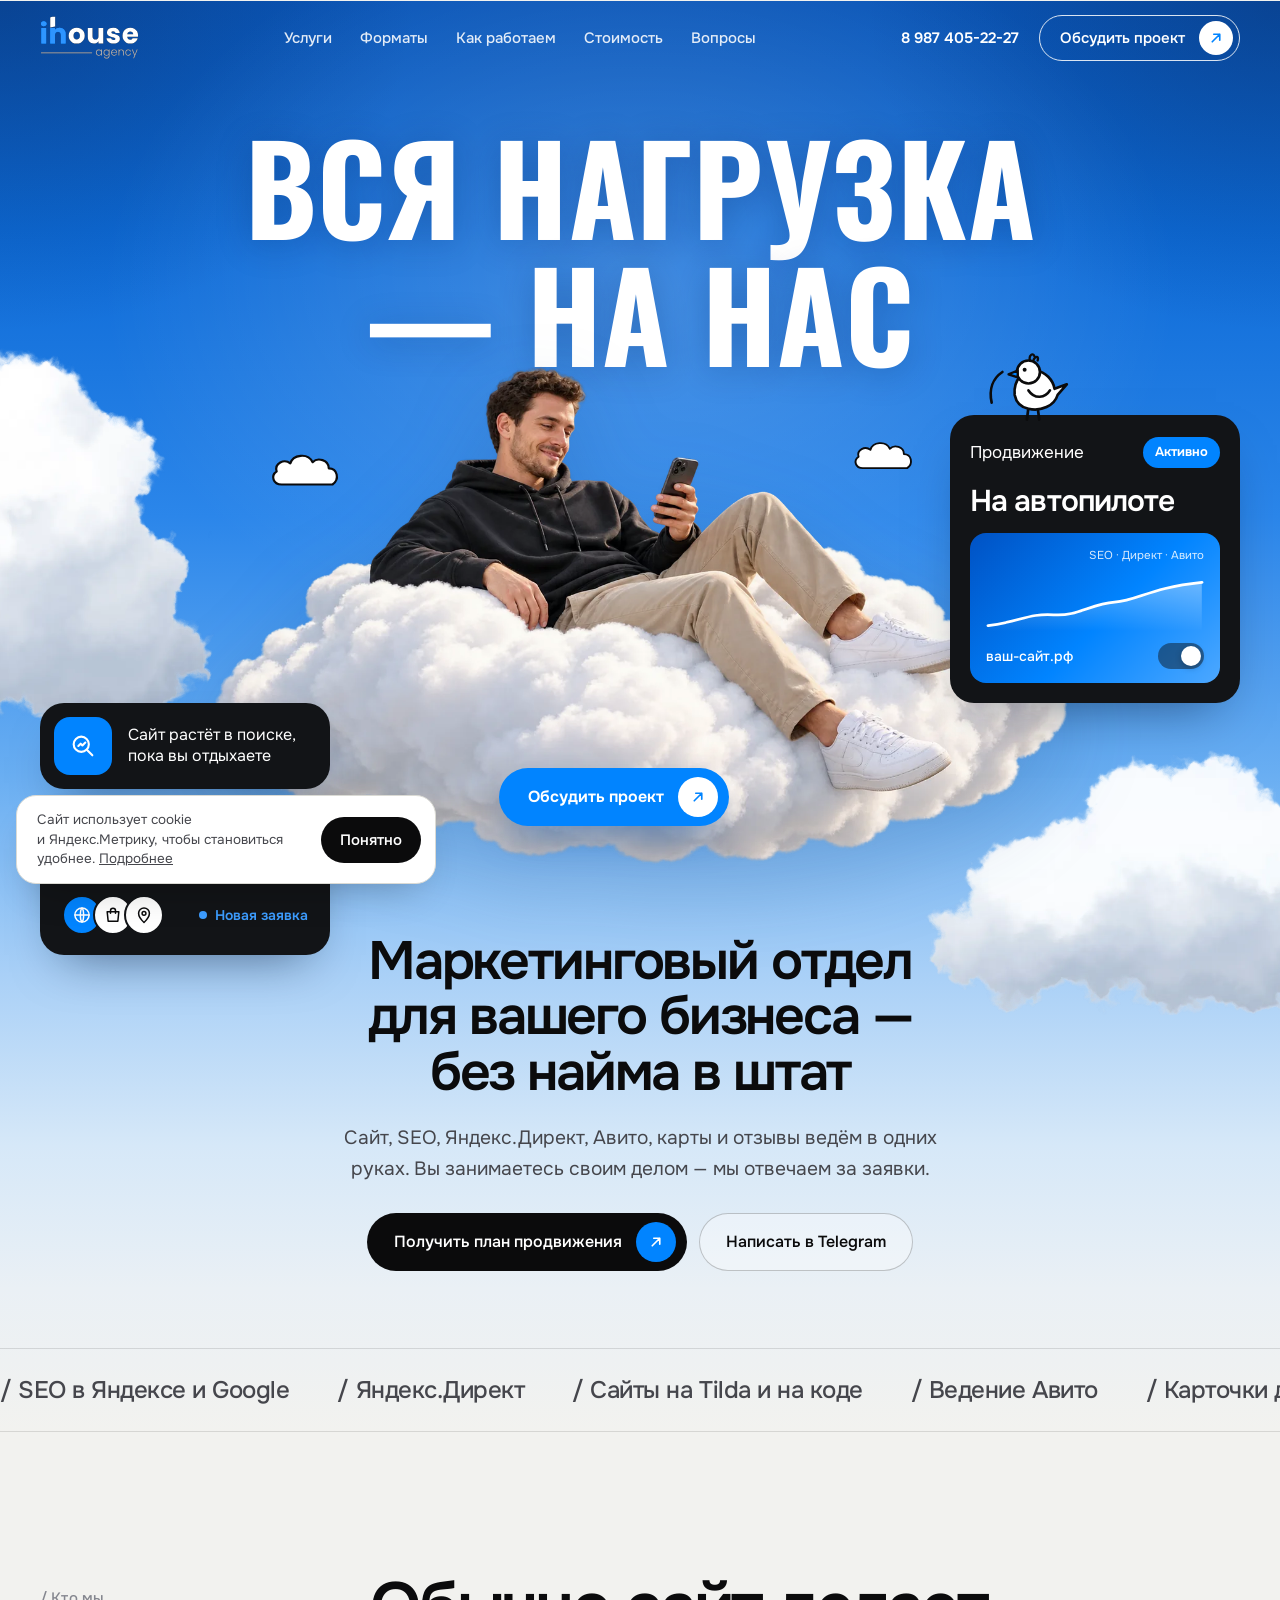
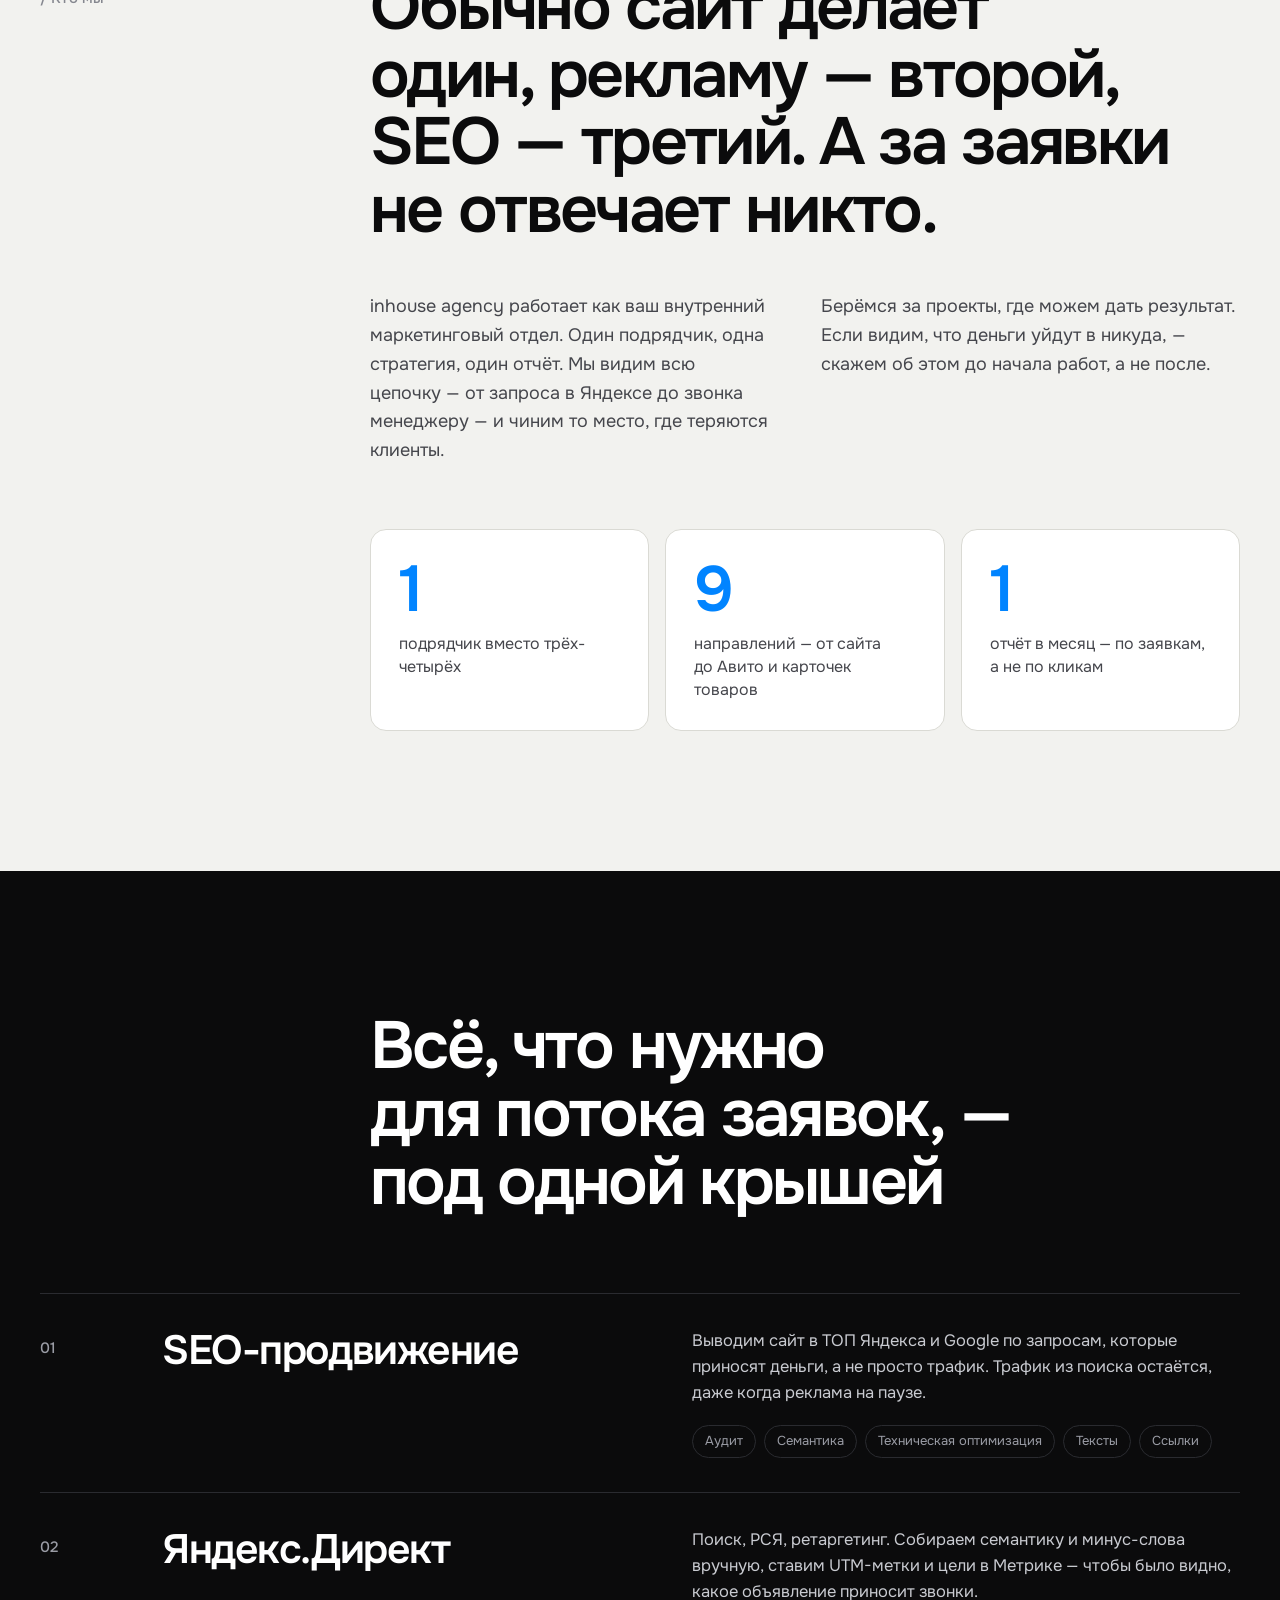
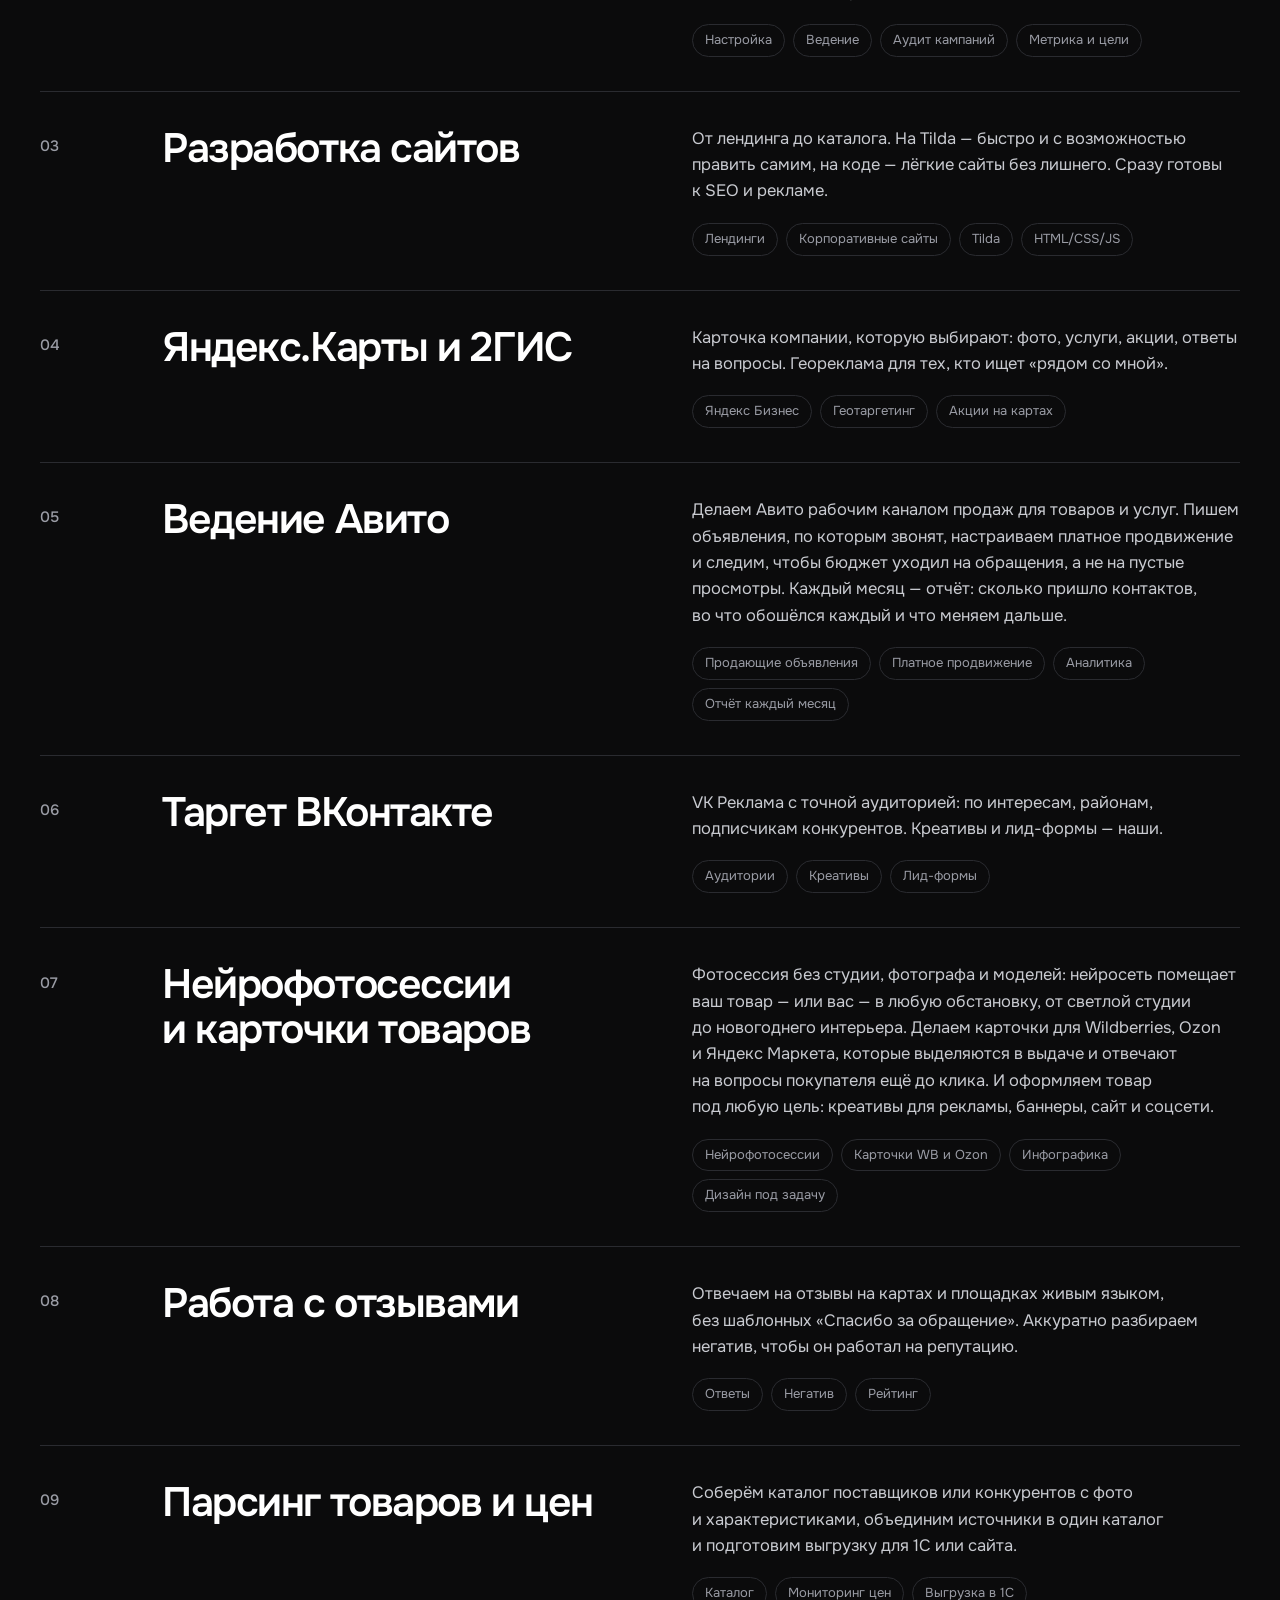
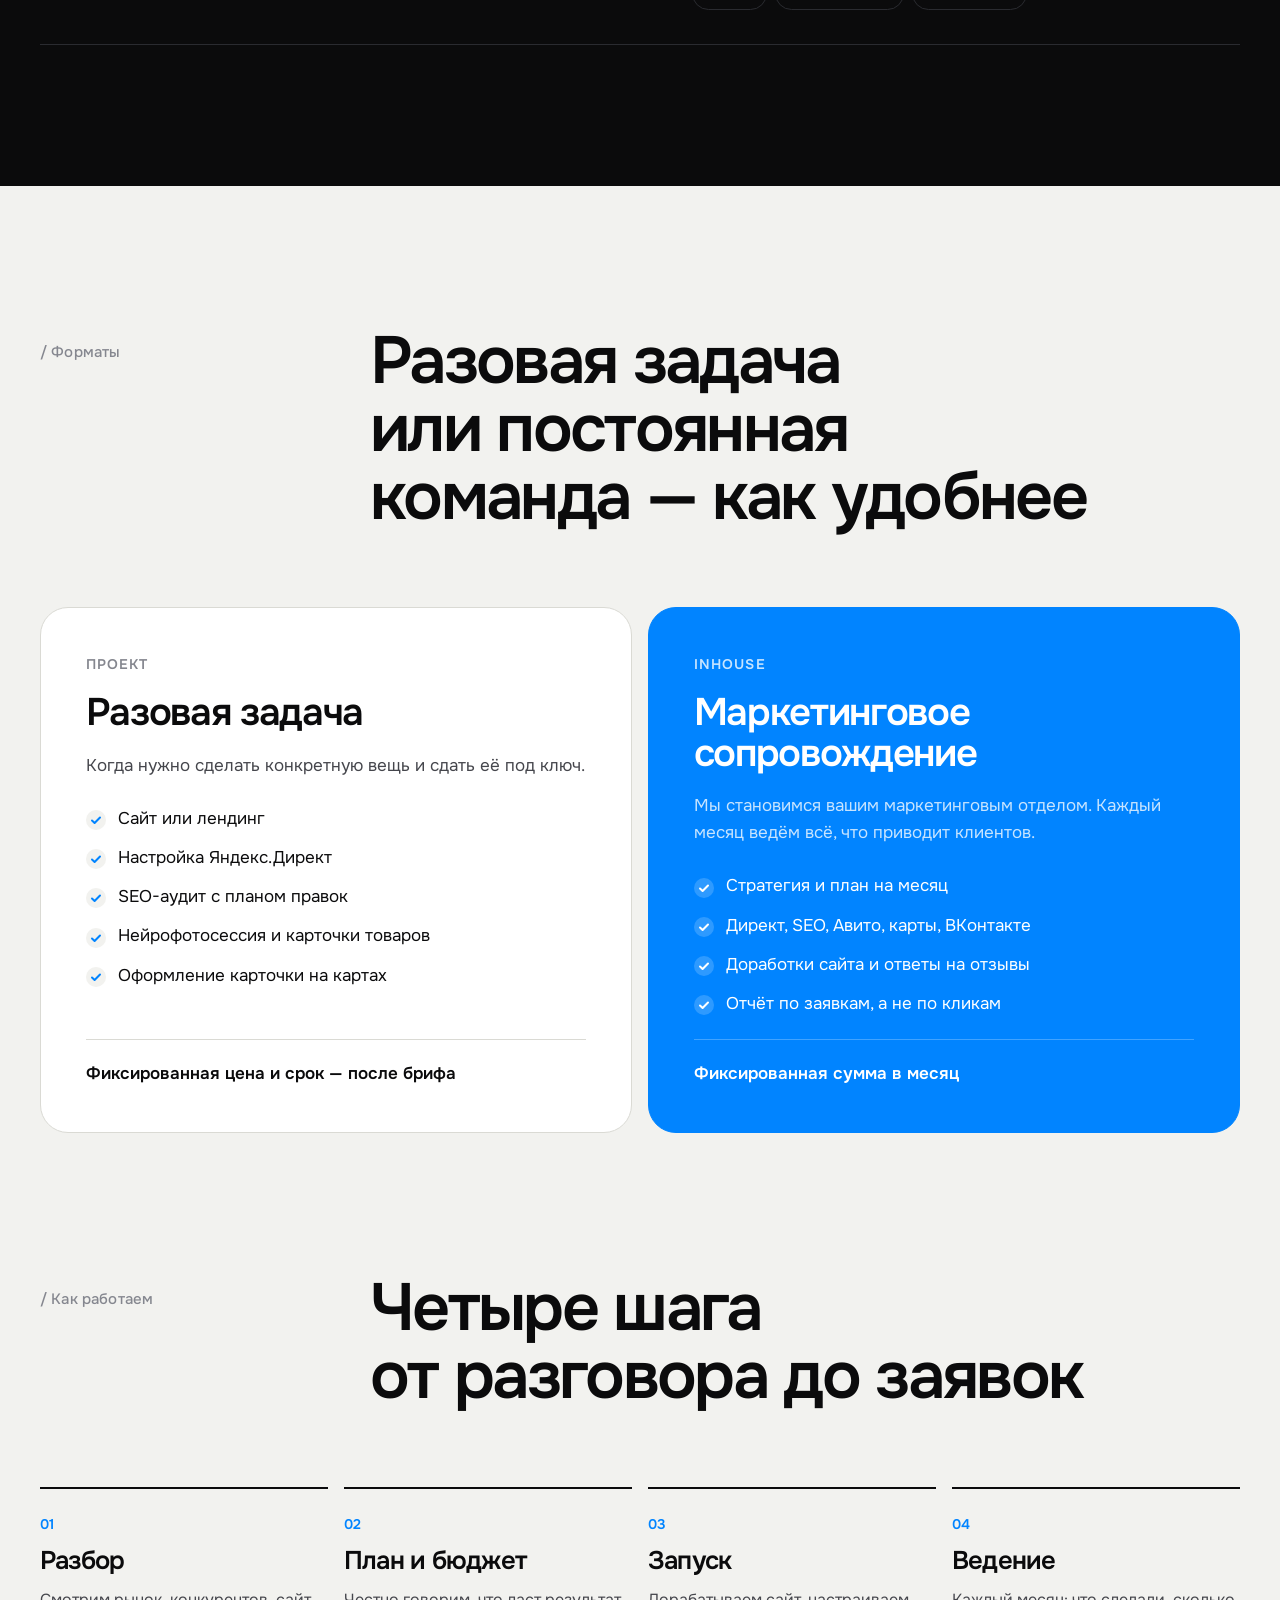
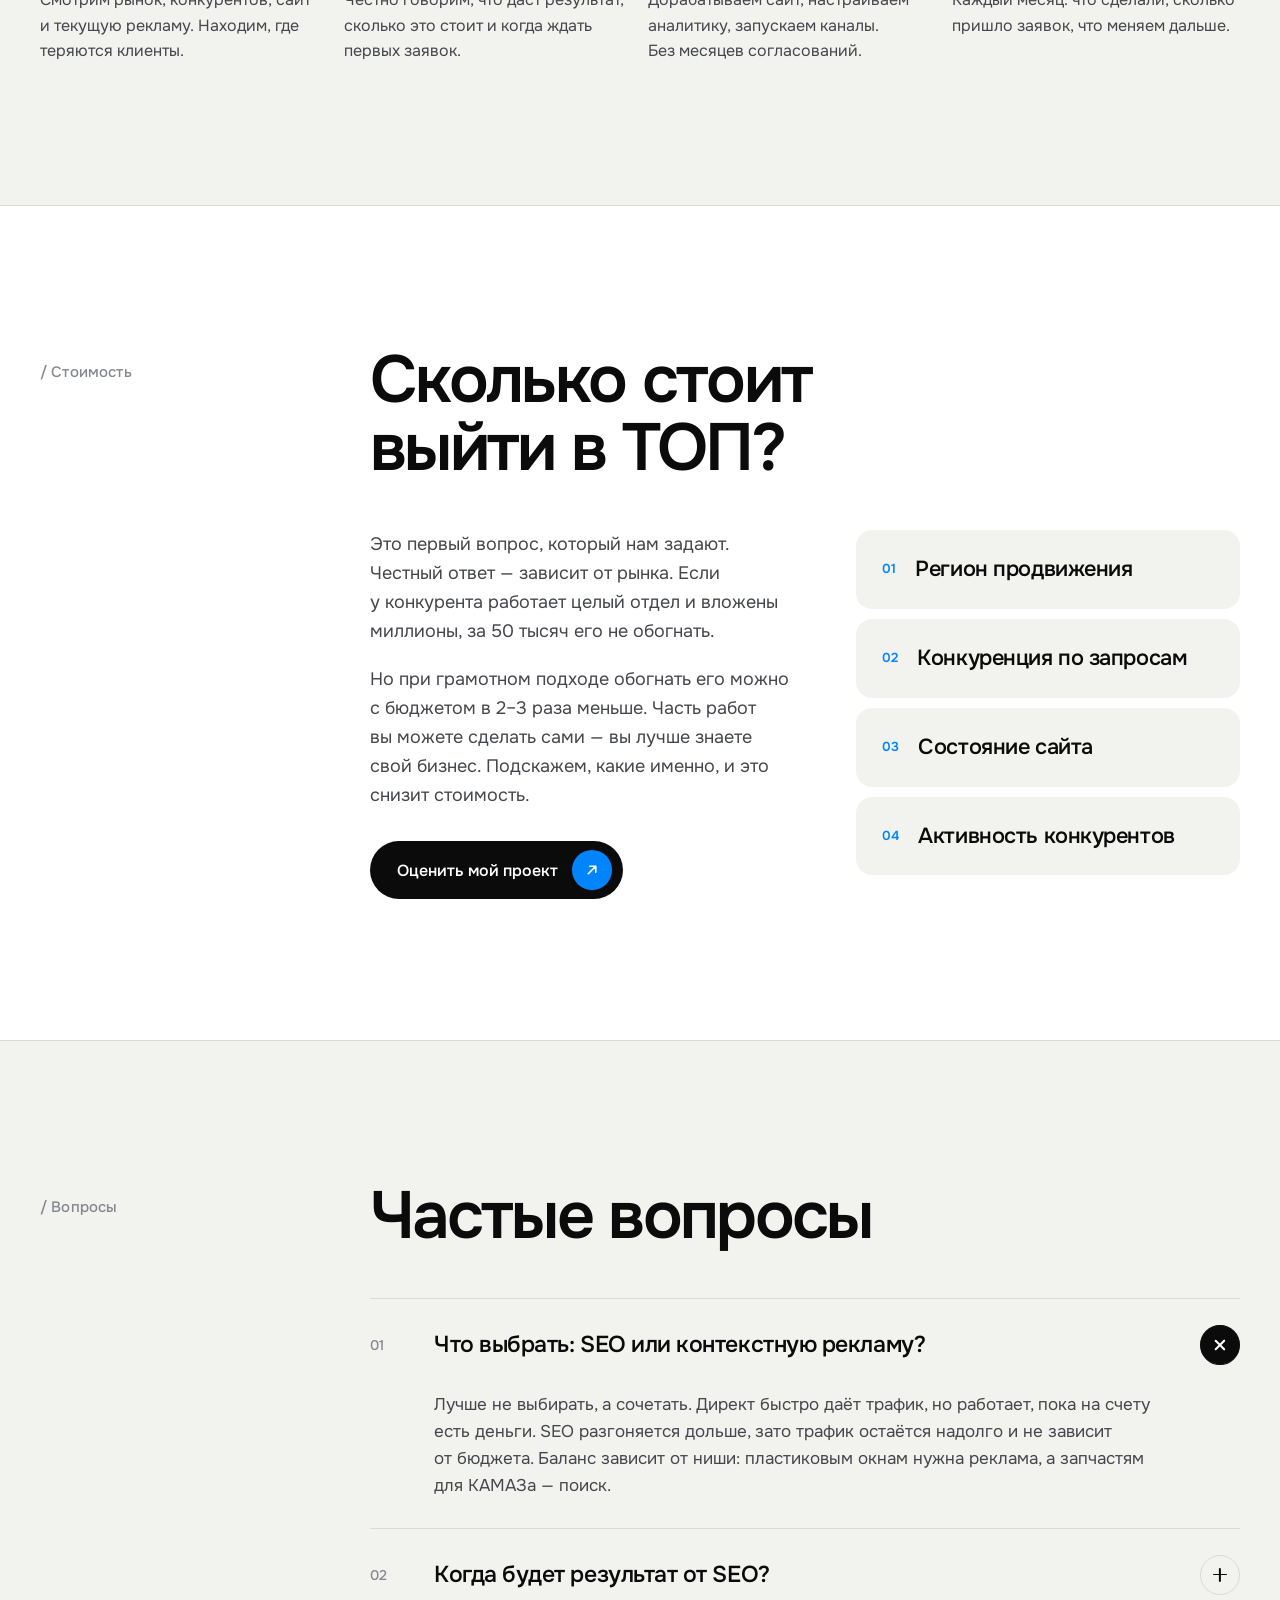
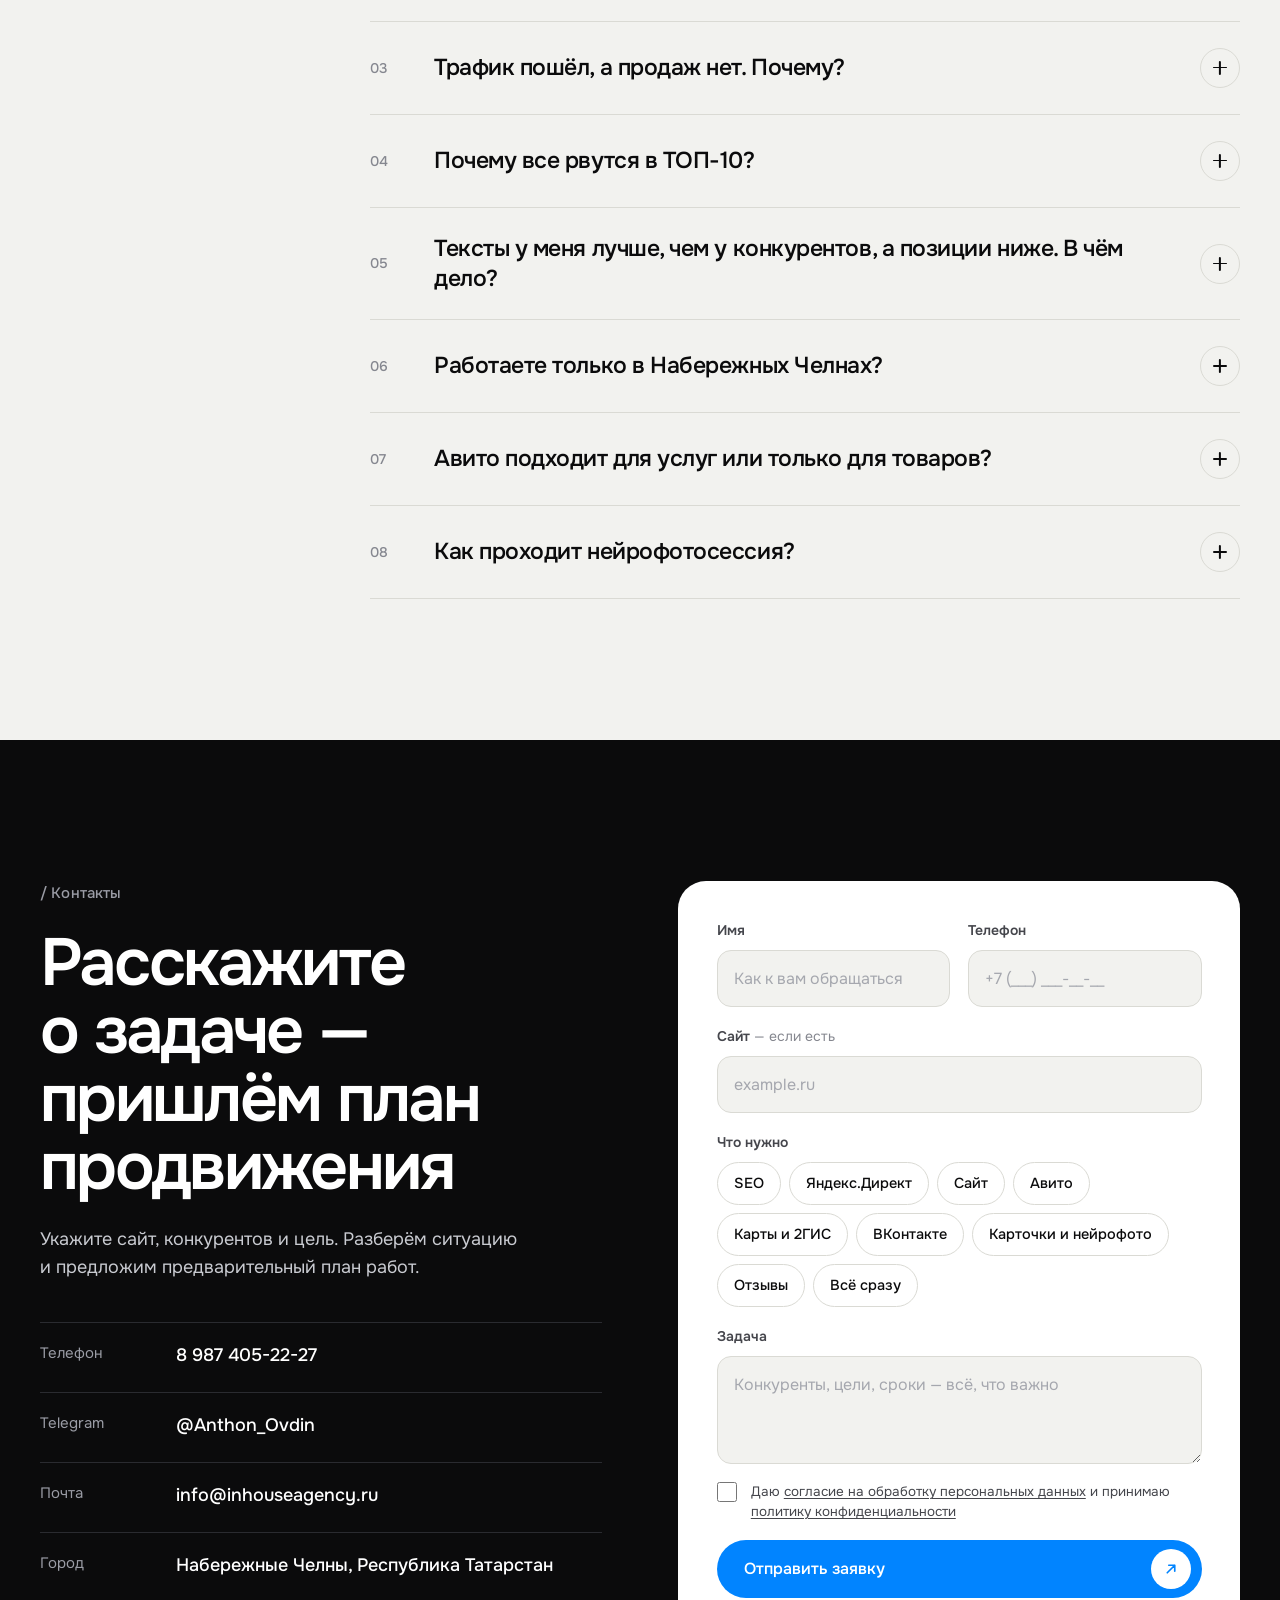
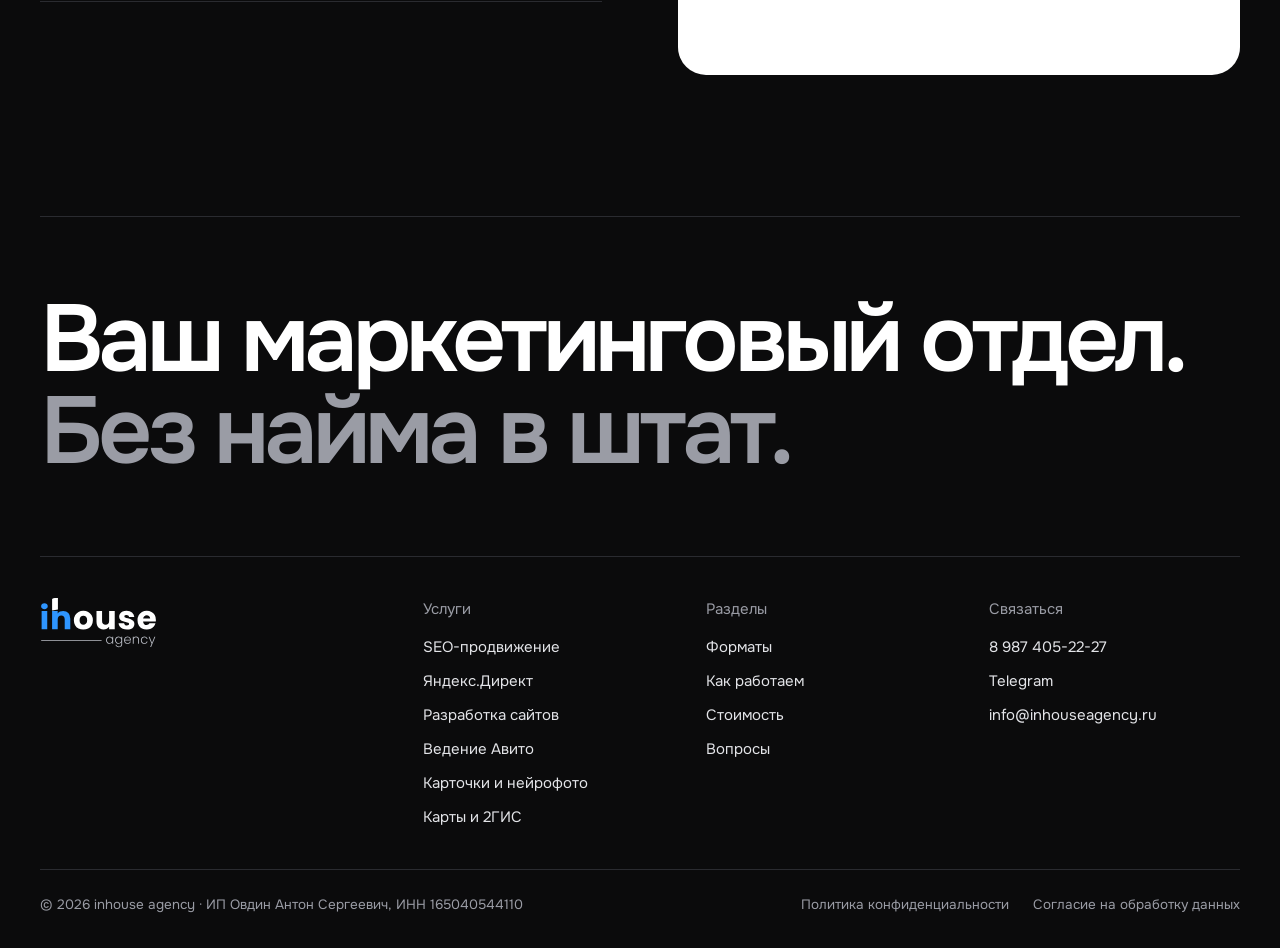
==== commit 2058b47c: "Hero в цветах логотипа: синий, чёрный, белый; больше воздуха в заголовке Убраны лаймовый и зелёный, " ====
--- a/index.html
+++ b/index.html
@@ -6,7 +6,7 @@
 <title>inhouse agency — SEO, Яндекс.Директ, Авито и сайты | Набережные Челны</title>
 <meta name="description" content="Маркетинговый отдел без найма в штат: SEO, Яндекс.Директ, ведение Авито, сайты, карточки для маркетплейсов и нейрофотосессии. Набережные Челны и вся Россия.">
 <link rel="canonical" href="https://inhouseagency.ru/">
-<meta name="theme-color" content="#2A64AB">
+<meta name="theme-color" content="#0A56B8">
 <meta property="og:type" content="website">
 <meta property="og:locale" content="ru_RU">
 <meta property="og:site_name" content="inhouse agency">
@@ -21,7 +21,7 @@
 <link rel="preload" href="assets/fonts/onest-var.woff2" as="font" type="font/woff2" crossorigin>
 <link rel="preload" href="assets/fonts/oswald-700-caps.woff2" as="font" type="font/woff2" crossorigin>
 <link rel="preload" as="image" type="image/webp" href="assets/img/hero/hero-man-1400.webp" imagesrcset="assets/img/hero/hero-man-800.webp 800w, assets/img/hero/hero-man-1400.webp 1400w" imagesizes="(max-width: 1099px) 112vw, 70vw">
-<link rel="stylesheet" href="assets/css/style.css?v=20261031b">
+<link rel="stylesheet" href="assets/css/style.css?v=20261031c">
 <script type="application/ld+json">
 {
   "@context": "https://schema.org",
@@ -96,7 +96,7 @@
 
         <div class="hero__stage">
           <img class="hero__photo" src="assets/img/hero/hero-man-1400.webp" srcset="assets/img/hero/hero-man-800.webp 800w, assets/img/hero/hero-man-1400.webp 1400w" sizes="(max-width: 1099px) 112vw, 70vw" width="1400" height="822" fetchpriority="high" alt="Мужчина в худи спокойно сидит на облаке и смотрит в телефон — продвижение берём на себя">
-          <a class="btn btn--lime hero__cta" href="#contacts">Обсудить проект <span class="btn__ico" aria-hidden="true"><svg viewBox="0 0 24 24"><path d="M7 17 17 7M9 7h8v8"/></svg></span></a>
+          <a class="btn btn--accent hero__cta" href="#contacts">Обсудить проект <span class="btn__ico" aria-hidden="true"><svg viewBox="0 0 24 24"><path d="M7 17 17 7M9 7h8v8"/></svg></span></a>
         </div>
 
         <div class="hero__cards">
@@ -122,7 +122,7 @@
               <path d="M58 76 L56 92 M70 76 L72 92" stroke="#0B0B0C" stroke-width="3.5" stroke-linecap="round"/>
               <path d="M40 60 C38 40 52 26 68 28 C80 30 90 40 92 52 L108 46 L96 60 C92 74 74 82 58 78 C48 76 42 70 40 60 Z" fill="#fff" stroke="#0B0B0C" stroke-width="3.5" stroke-linejoin="round"/>
               <circle cx="58" cy="30" r="15" fill="#fff" stroke="#0B0B0C" stroke-width="3.5"/>
-              <path d="M44 28 L32 33 L44 37 Z" fill="#D9F65A" stroke="#0B0B0C" stroke-width="3" stroke-linejoin="round"/>
+              <path d="M44 28 L32 33 L44 37 Z" fill="#0184FF" stroke="#0B0B0C" stroke-width="3" stroke-linejoin="round"/>
               <circle cx="53" cy="27" r="2.6" fill="#0B0B0C"/>
               <path d="M60 15 C58 8 64 4 66 10 M64 16 C66 9 72 8 70 15" fill="none" stroke="#0B0B0C" stroke-width="3" stroke-linecap="round"/>
               <path d="M58 54 C66 66 80 64 86 54" fill="none" stroke="#0B0B0C" stroke-width="3.5" stroke-linecap="round"/>
@@ -131,7 +131,7 @@
             <p class="hcard__big">На&nbsp;автопилоте</p>
             <div class="hcard__inner">
               <span class="hcard__label">SEO · Директ · Авито</span>
-              <svg class="hcard__spark" viewBox="0 0 200 60" preserveAspectRatio="none" aria-hidden="true"><path d="M2 54 C30 50 40 40 62 42 S96 30 118 28 S150 12 198 6" fill="none" stroke="#D9F65A" stroke-width="3" stroke-linecap="round"/><path d="M2 54 C30 50 40 40 62 42 S96 30 118 28 S150 12 198 6 V60 H2 Z" fill="url(#sparkfill)"/><defs><linearGradient id="sparkfill" x1="0" y1="0" x2="0" y2="1"><stop offset="0" stop-color="#D9F65A" stop-opacity=".35"/><stop offset="1" stop-color="#D9F65A" stop-opacity="0"/></linearGradient></defs></svg>
+              <svg class="hcard__spark" viewBox="0 0 200 60" preserveAspectRatio="none" aria-hidden="true"><path d="M2 54 C30 50 40 40 62 42 S96 30 118 28 S150 12 198 6" fill="none" stroke="#fff" stroke-width="3" stroke-linecap="round"/><path d="M2 54 C30 50 40 40 62 42 S96 30 118 28 S150 12 198 6 V60 H2 Z" fill="url(#sparkfill)"/><defs><linearGradient id="sparkfill" x1="0" y1="0" x2="0" y2="1"><stop offset="0" stop-color="#fff" stop-opacity=".35"/><stop offset="1" stop-color="#fff" stop-opacity="0"/></linearGradient></defs></svg>
               <div class="hcard__foot"><span>ваш-сайт.рф</span><span class="hcard__toggle" aria-hidden="true"></span></div>
             </div>
           </div>
@@ -455,6 +455,6 @@
   <button class="btn btn--dark btn--sm" type="button">Понятно</button>
 </div>
 
-<script src="assets/js/main.js?v=20261031b" defer></script>
+<script src="assets/js/main.js?v=20261031c" defer></script>
 </body>
 </html>
--- a/assets/css/style.css
+++ b/assets/css/style.css
@@ -151,7 +151,8 @@
 
 /* ---------- Hero: «вся нагрузка — на нас» ---------- */
 .hero--sky {
-  --lime: #D9F65A;
+  --hero-blue: #0184FF;
+  --hero-blue-l: #3D9DFF;
   position: relative; isolation: isolate; overflow: hidden;
   margin-top: calc(var(--header-h) * -1);
   padding-top: calc(var(--header-h) + clamp(8px, 2vw, 28px));
@@ -159,36 +160,33 @@
     radial-gradient(60% 38% at 50% 20%, rgba(255,255,255,.20), transparent 70%),
     radial-gradient(45% 32% at 0% 0%, rgba(8,38,88,.38), transparent 72%),
     radial-gradient(45% 32% at 100% 0%, rgba(8,38,88,.38), transparent 72%),
-    linear-gradient(180deg, #2862A9 0%, #3780CB 18%, #57A0E0 40%, #8CC4EC 57%, #BFE2D0 70%, #DDF2A7 80%, #EAF4C6 90%, #F2F2EF 100%);
+    linear-gradient(180deg, #0A56B8 0%, #0D6AD6 16%, #2B86EA 36%, #69AEF2 54%, #A9D0F7 68%, #D6E8F8 80%, #EAF0F5 90%, #F2F2EF 100%);
 }
 .hero__bg { position: absolute; inset: 0; z-index: -1; pointer-events: none; }
 .hero__side { position: absolute; height: auto; max-width: none; user-select: none; }
 .hero__side--left { width: clamp(260px, 30vw, 520px); left: clamp(-260px, -13vw, -90px); top: 24%; }
 .hero__side--right { width: clamp(380px, 44vw, 760px); right: clamp(-320px, -16vw, -120px); top: 52%; opacity: .96; }
 
-.hero__scene { position: relative; container-type: inline-size; aspect-ratio: 1320 / 860; max-width: 1320px; margin: 0 auto; }
+.hero__scene { position: relative; container-type: inline-size; aspect-ratio: 1320 / 900; max-width: 1320px; margin: 0 auto; }
 .hero__title {
   position: absolute; left: 0; right: 0; top: 1.5cqw; z-index: 1; margin: 0;
   font-family: "Oswald", "Onest", Impact, sans-serif; font-weight: 700; text-transform: uppercase;
-  font-size: 10.2cqw; line-height: .88; letter-spacing: .005em; text-align: center; color: var(--lime);
-  text-shadow: 0 2px 30px rgba(10, 50, 110, .18);
+  font-size: 10.2cqw; line-height: 1.04; letter-spacing: .005em; text-align: center; color: #fff;
+  text-shadow: 0 4px 34px rgba(4, 40, 100, .28);
 }
 .hero__title span { display: block; }
 
-.hero__stage { position: absolute; left: 14cqw; top: 18cqw; width: 72cqw; aspect-ratio: 1400 / 822; z-index: 2; }
+.hero__stage { position: absolute; left: 14cqw; top: 21cqw; width: 72cqw; aspect-ratio: 1400 / 822; z-index: 2; }
 .hero__photo { width: 100%; height: auto; display: block; filter: drop-shadow(0 30px 40px rgba(20, 60, 110, .18)); }
 .hero__cta { position: absolute; left: 47%; top: 80%; transform: translateX(-50%); z-index: 3; }
 .hero__cta:active { transform: translateX(-50%) scale(.98); }
 
-.btn--lime { background: var(--lime); color: var(--ink); font-weight: 650; padding-left: 28px; box-shadow: 0 18px 40px -18px rgba(40, 70, 10, .55); }
-.btn--lime .btn__ico { background: var(--ink); }
-.btn--lime .btn__ico svg { stroke: var(--lime); }
-.btn--lime:hover { background: #E6FF73; }
+.hero__cta.btn--accent { font-weight: 650; padding-left: 28px; box-shadow: 0 18px 40px -16px rgba(1, 90, 200, .65); }
 
 .hero__doodle { position: absolute; z-index: 3; display: block; pointer-events: none; }
 .hero__doodle svg { width: 100%; height: auto; }
-.hero__doodle--a { width: 6.2cqw; left: 21cqw; top: 25cqw; }
-.hero__doodle--b { width: 5.4cqw; right: 27cqw; top: 25cqw; }
+.hero__doodle--a { width: 6.2cqw; left: 19cqw; top: 29cqw; }
+.hero__doodle--b { width: 5.4cqw; right: 27cqw; top: 28cqw; }
 
 /* Floating cards */
 .hero__cards { position: absolute; inset: 0; z-index: 4; pointer-events: none; }
@@ -200,37 +198,38 @@
   box-shadow: 0 24px 50px -24px rgba(5, 20, 45, .55);
 }
 .hcard p { margin: 0; }
-.hcard--a { left: 0; top: 48cqw; display: flex; align-items: center; gap: 16px; padding: 14px 20px 14px 14px; }
+.hcard--a { left: 0; top: 50cqw; display: flex; align-items: center; gap: 16px; padding: 14px 20px 14px 14px; }
 .hcard--a p { font-size: 16px; line-height: 1.3; }
-.hcard__ico { flex: none; width: 58px; height: 58px; border-radius: 16px; background: #1D6150; display: grid; place-items: center; }
-.hcard__ico svg { width: 28px; height: 28px; fill: none; stroke: var(--lime); stroke-width: 1.8; stroke-linecap: round; stroke-linejoin: round; }
-.hcard--b { left: 0; top: calc(48cqw + 98px); padding: 20px 22px; }
+.hcard__ico { flex: none; width: 58px; height: 58px; border-radius: 16px; background: var(--hero-blue); display: grid; place-items: center; }
+.hcard__ico svg { width: 28px; height: 28px; fill: none; stroke: #fff; stroke-width: 1.8; stroke-linecap: round; stroke-linejoin: round; }
+.hcard--b { left: 0; top: calc(50cqw + 98px); padding: 20px 22px; }
 .hcard__title { font-size: 17px; font-weight: 500; }
 .hcard__muted { font-size: 13px; color: #8B8F98; margin-top: 4px !important; }
 .hcard__row { display: flex; align-items: center; justify-content: space-between; margin-top: 22px; }
 .hcard__icons { display: flex; }
 .hcard__icons i { width: 40px; height: 40px; border-radius: 50%; background: #fff; border: 2px solid #121417; display: grid; place-items: center; margin-left: -9px; }
-.hcard__icons i:first-child { margin-left: 0; background: var(--lime); }
+.hcard__icons i:first-child { margin-left: 0; background: var(--hero-blue); }
+.hcard__icons i:first-child svg { stroke: #fff; }
 .hcard__icons svg { width: 20px; height: 20px; fill: none; stroke: #0B0B0C; stroke-width: 1.8; stroke-linecap: round; stroke-linejoin: round; }
-.hcard__new { display: inline-flex; align-items: center; gap: 8px; font-size: 14px; font-weight: 600; color: var(--lime); }
-.hcard__new b { width: 8px; height: 8px; border-radius: 50%; background: var(--lime); box-shadow: 0 0 0 0 rgba(217, 246, 90, .6); animation: limePulse 2s infinite; }
-@keyframes limePulse { 70% { box-shadow: 0 0 0 8px rgba(217, 246, 90, 0); } 100% { box-shadow: 0 0 0 0 rgba(217, 246, 90, 0); } }
-
-.hcard--c { right: 0; top: 23cqw; padding: 22px 20px 20px; }
+.hcard__new { display: inline-flex; align-items: center; gap: 8px; font-size: 14px; font-weight: 600; color: var(--hero-blue-l); }
+.hcard__new b { width: 8px; height: 8px; border-radius: 50%; background: var(--hero-blue-l); box-shadow: 0 0 0 0 rgba(61, 157, 255, .6); animation: bluePulse 2s infinite; }
+@keyframes bluePulse { 70% { box-shadow: 0 0 0 8px rgba(61, 157, 255, 0); } 100% { box-shadow: 0 0 0 0 rgba(61, 157, 255, 0); } }
+
+.hcard--c { right: 0; top: 26cqw; padding: 22px 20px 20px; }
 .hcard__bird { position: absolute; width: 92px; height: auto; left: 34px; top: -66px; }
 .hcard__head { display: flex; align-items: center; justify-content: space-between; gap: 12px; }
 .hcard__head p { font-size: 17px; }
-.hcard__pill { background: var(--lime); color: var(--ink); font-size: 13px; font-weight: 650; padding: 5px 12px; border-radius: 999px; }
-.hcard__big { font-size: 30px; font-weight: 600; letter-spacing: -.03em; color: var(--lime); margin: 18px 0 16px !important; line-height: 1.05; }
+.hcard__pill { background: var(--hero-blue); color: #fff; font-size: 13px; font-weight: 650; padding: 5px 12px; border-radius: 999px; }
+.hcard__big { font-size: 30px; font-weight: 600; letter-spacing: -.03em; color: #fff; margin: 18px 0 16px !important; line-height: 1.05; }
 .hcard__inner {
   position: relative; border-radius: 16px; padding: 14px 16px 14px; min-height: 150px; display: flex; flex-direction: column; justify-content: space-between;
-  background: linear-gradient(135deg, #1F7A5C 0%, #2F9C76 55%, #4CBF94 100%); overflow: hidden;
+  background: linear-gradient(135deg, #0052C4 0%, #0184FF 55%, #4DA8FF 100%); overflow: hidden;
 }
 .hcard__label { align-self: flex-end; font-size: 11.5px; color: rgba(255,255,255,.85); }
 .hcard__spark { width: 100%; height: 54px; display: block; margin: 6px 0; }
 .hcard__foot { display: flex; align-items: center; justify-content: space-between; font-size: 14px; font-weight: 500; }
-.hcard__toggle { width: 46px; height: 26px; border-radius: 999px; background: rgba(11,11,12,.35); position: relative; }
-.hcard__toggle::after { content: ""; position: absolute; right: 3px; top: 3px; width: 20px; height: 20px; border-radius: 50%; background: var(--lime); box-shadow: 0 2px 6px rgba(0,0,0,.25); }
+.hcard__toggle { width: 46px; height: 26px; border-radius: 999px; background: rgba(11,11,12,.45); position: relative; }
+.hcard__toggle::after { content: ""; position: absolute; right: 3px; top: 3px; width: 20px; height: 20px; border-radius: 50%; background: #fff; box-shadow: 0 2px 6px rgba(0,0,0,.25); }
 
 /* Bottom text */
 .hero__bottom { position: relative; z-index: 3; text-align: center; display: grid; justify-items: center; gap: 22px; margin-top: clamp(0px, 1vw, 16px); }
@@ -268,12 +267,12 @@
 .header.is-sky .logo-light { opacity: 1; }
 .header.is-sky .nav a { color: rgba(255,255,255,.88); }
 .header.is-sky .nav a:hover { color: #fff; }
-.header.is-sky .nav a::after { background: var(--lime, #D9F65A); }
+.header.is-sky .nav a::after { background: #fff; }
 .header.is-sky .header__phone { color: #fff; }
 .header.is-sky .header__cta .btn--dark { background: transparent; border: 1.5px solid rgba(255,255,255,.85); color: #fff; }
 .header.is-sky .header__cta .btn--dark:hover { background: rgba(255,255,255,.12); }
-.header.is-sky .header__cta .btn__ico { background: #D9F65A; }
-.header.is-sky .header__cta .btn__ico svg { stroke: #0B0B0C; }
+.header.is-sky .header__cta .btn__ico { background: #fff; }
+.header.is-sky .header__cta .btn__ico svg { stroke: var(--accent); }
 .header.is-sky .burger { background: rgba(255,255,255,.12); border-color: rgba(255,255,255,.55); }
 .header.is-sky .burger span { background: #fff; }
 .logo-dark, .logo-light { transition: opacity .3s; }
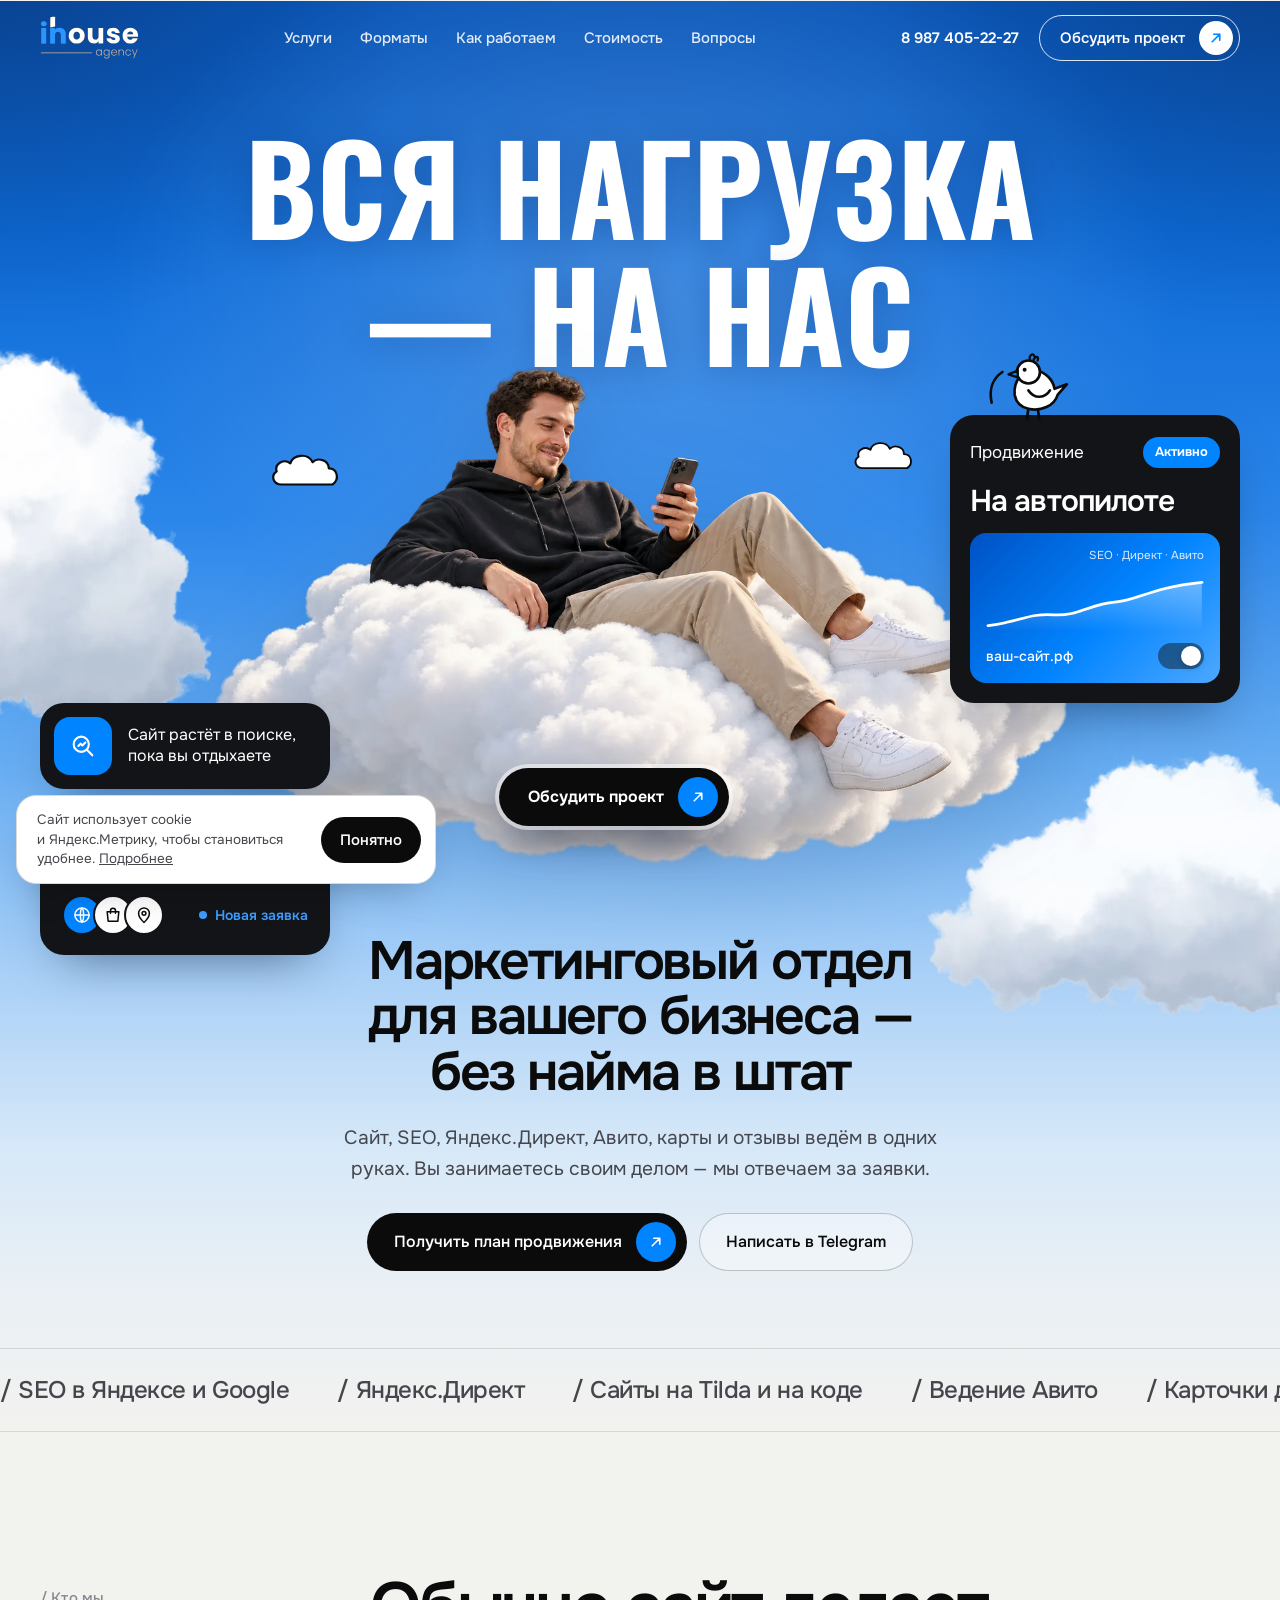
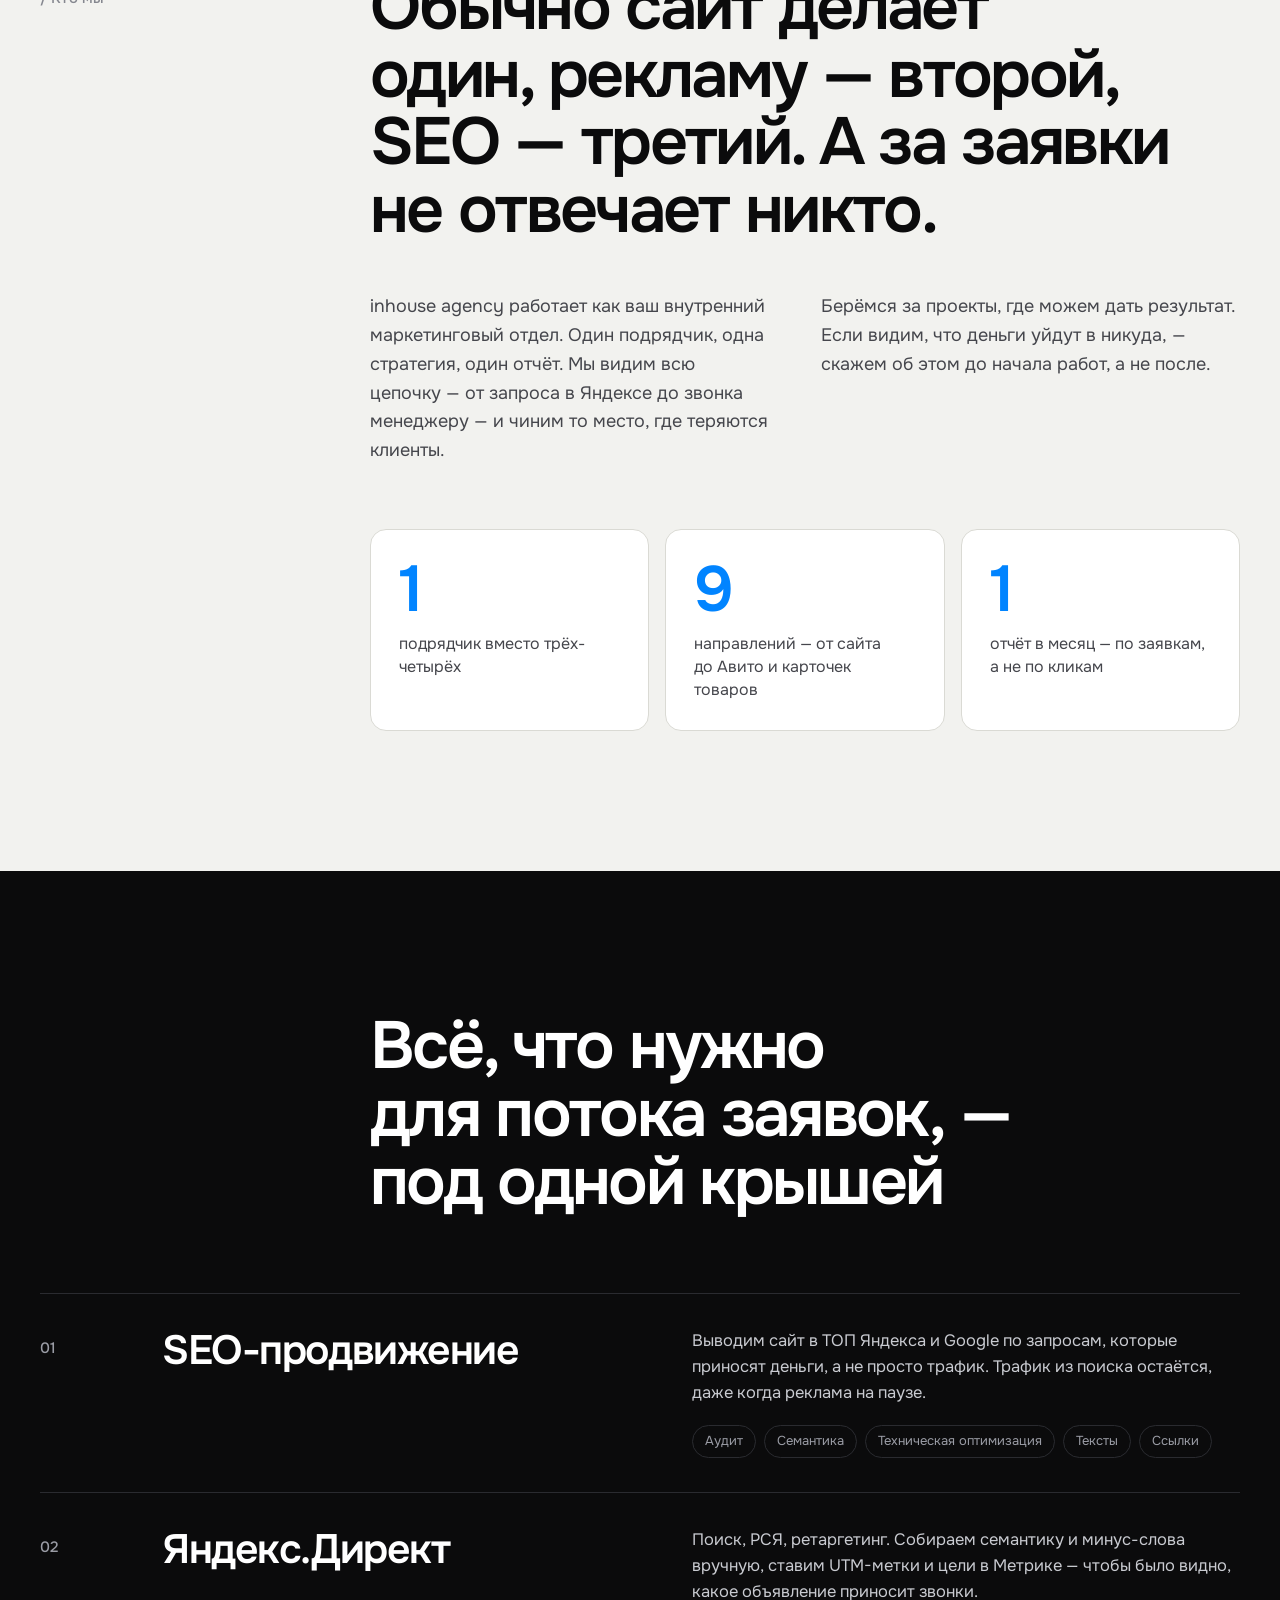
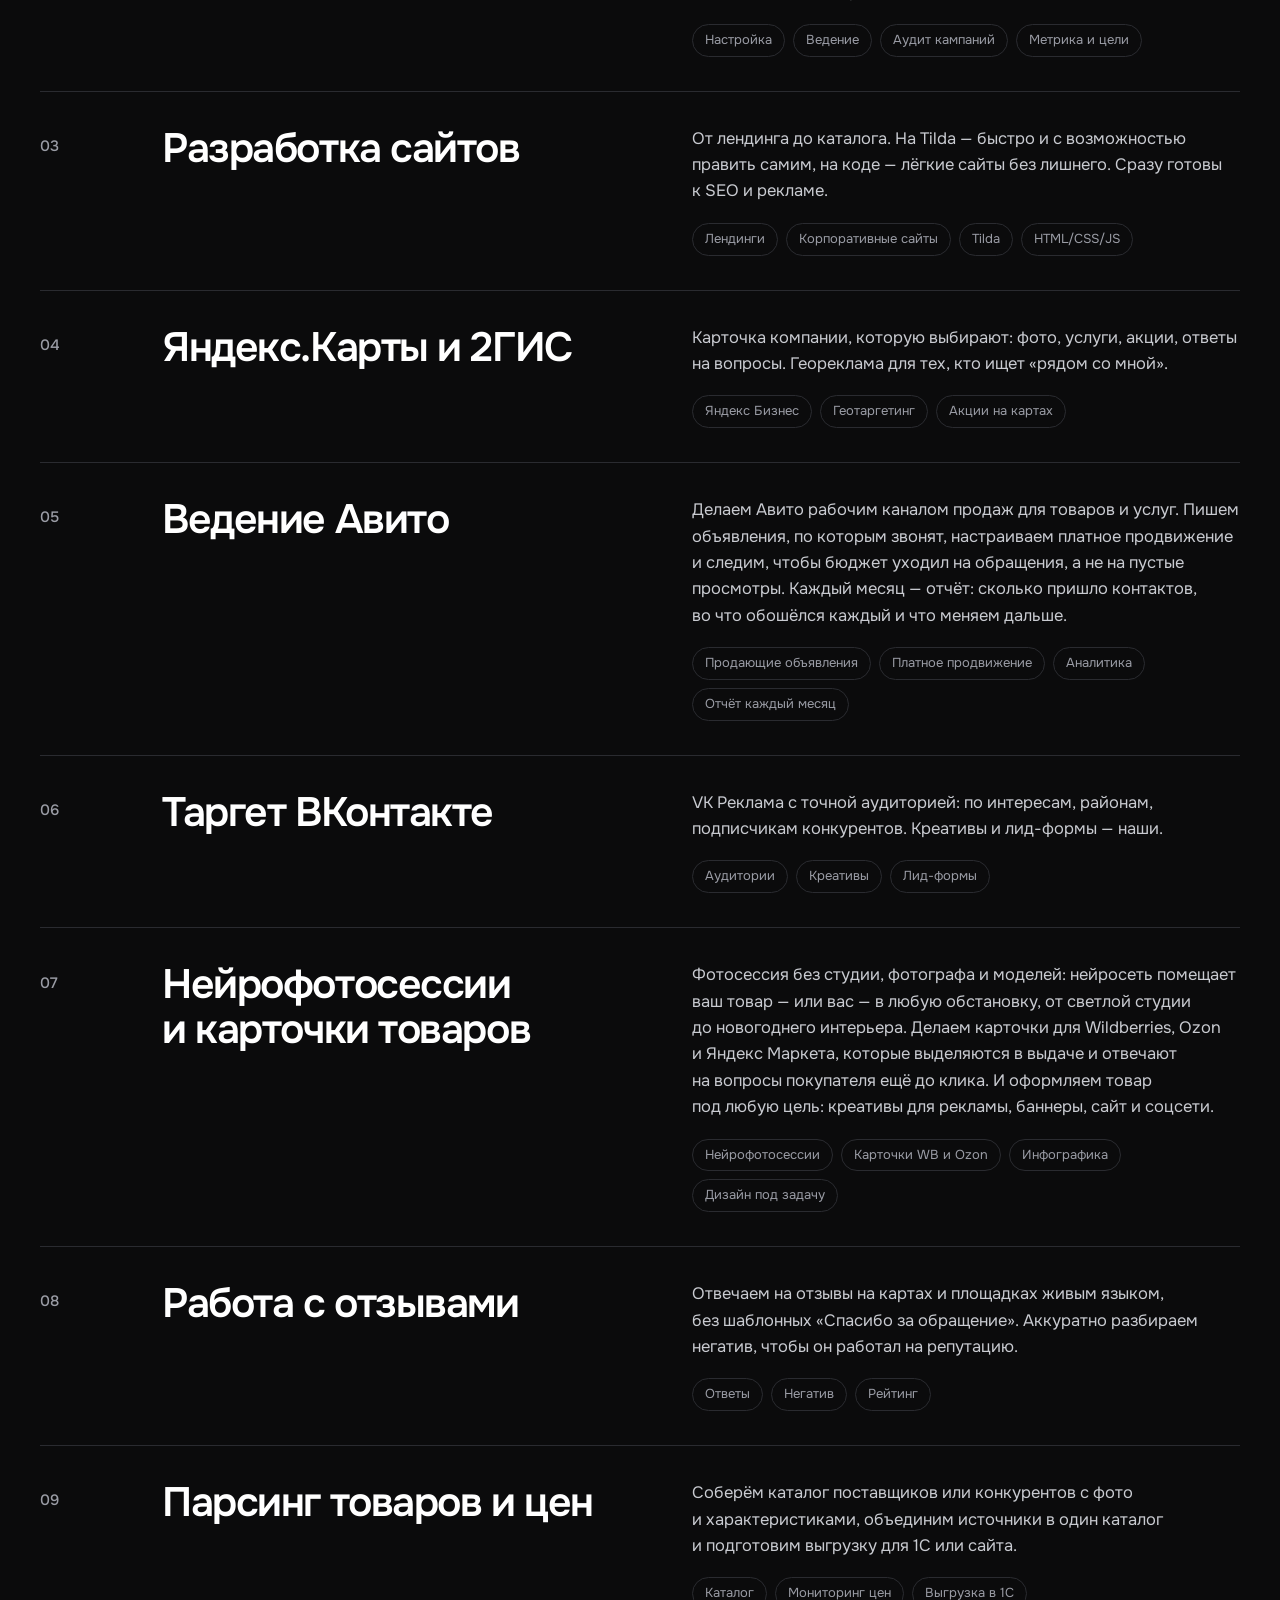
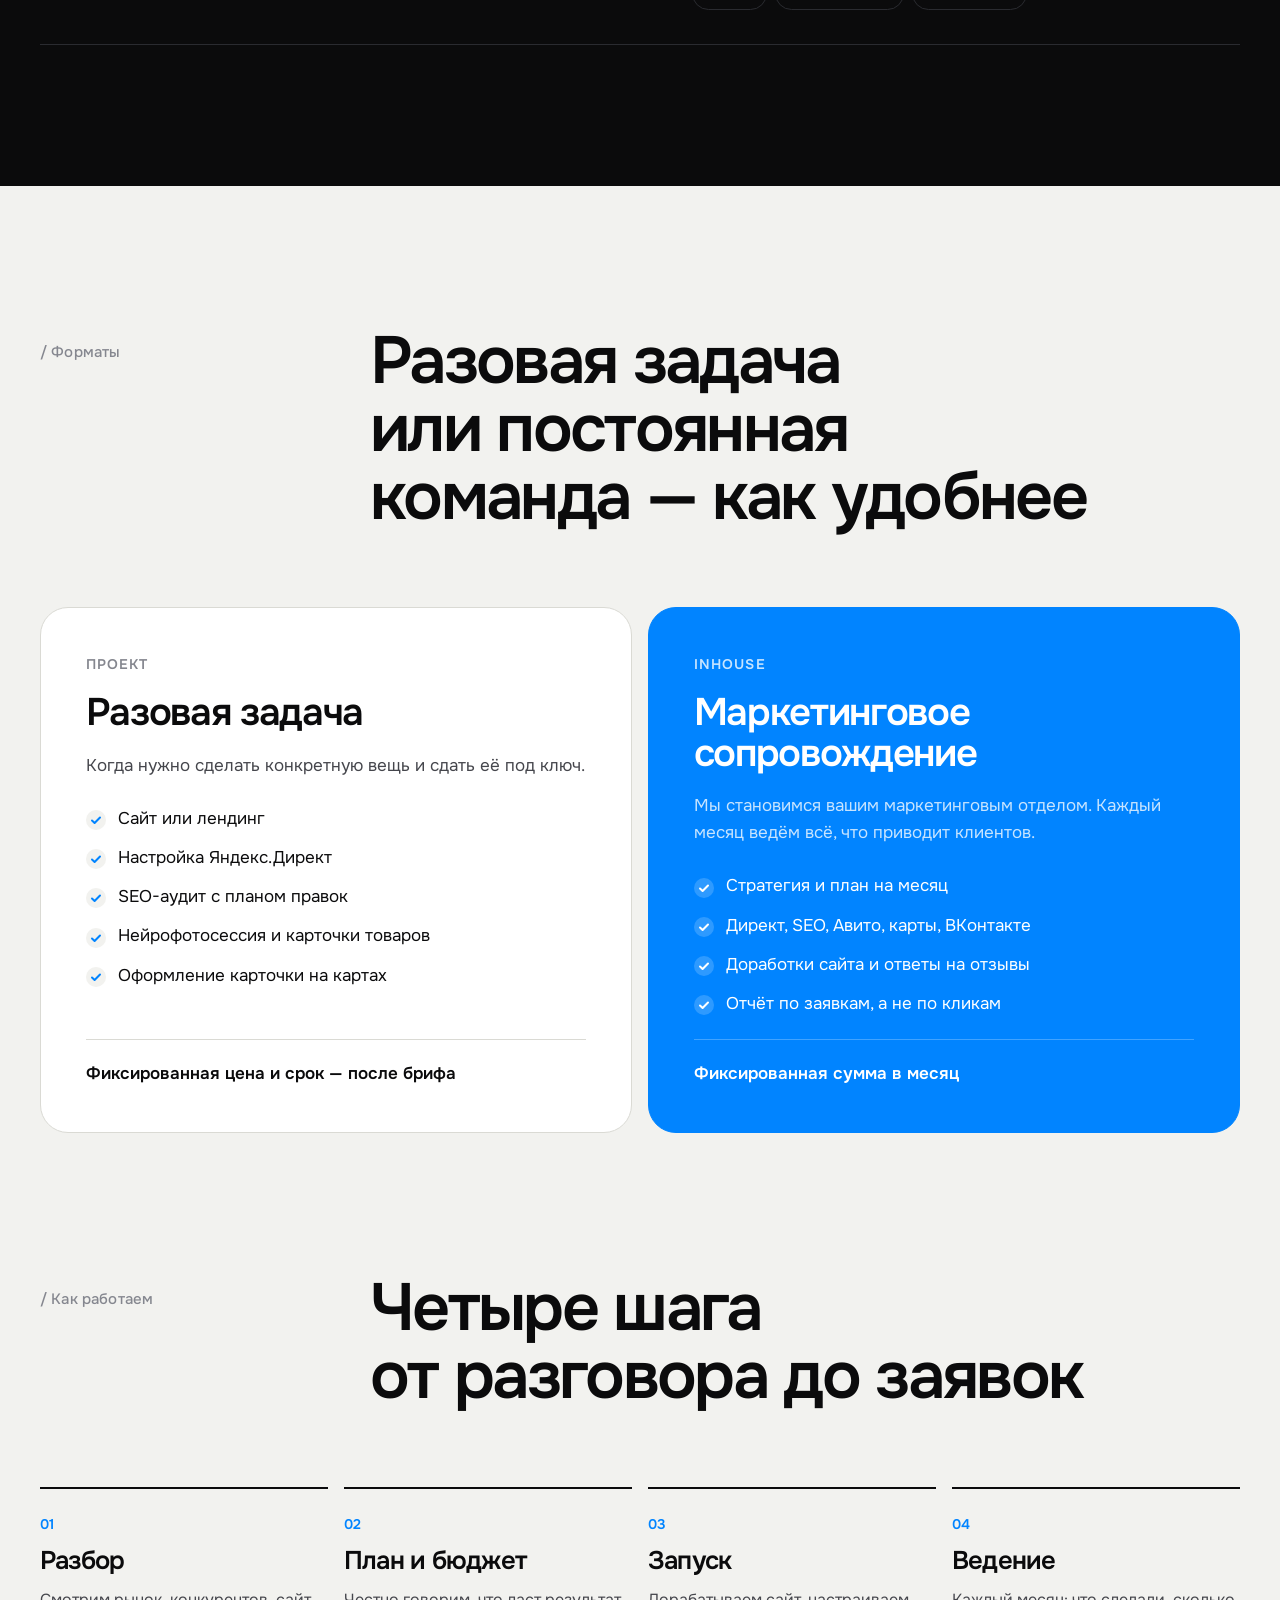
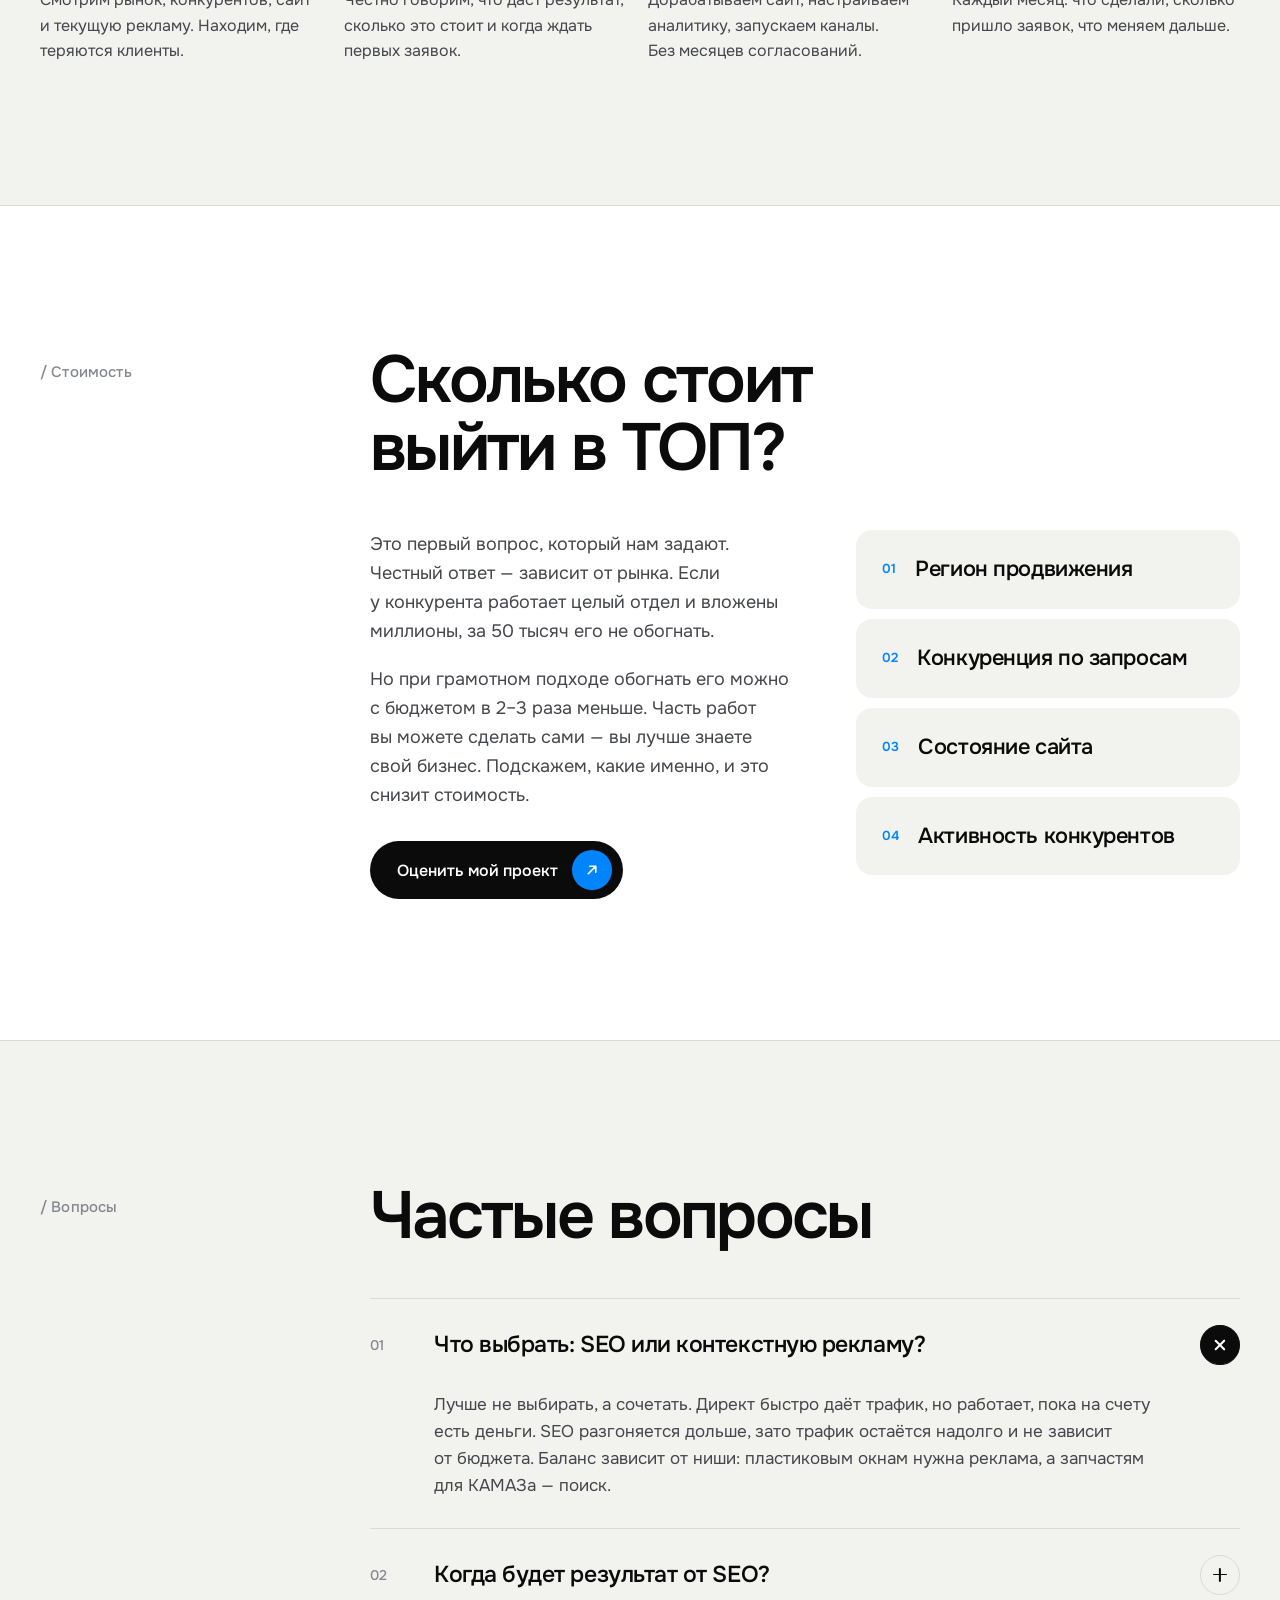
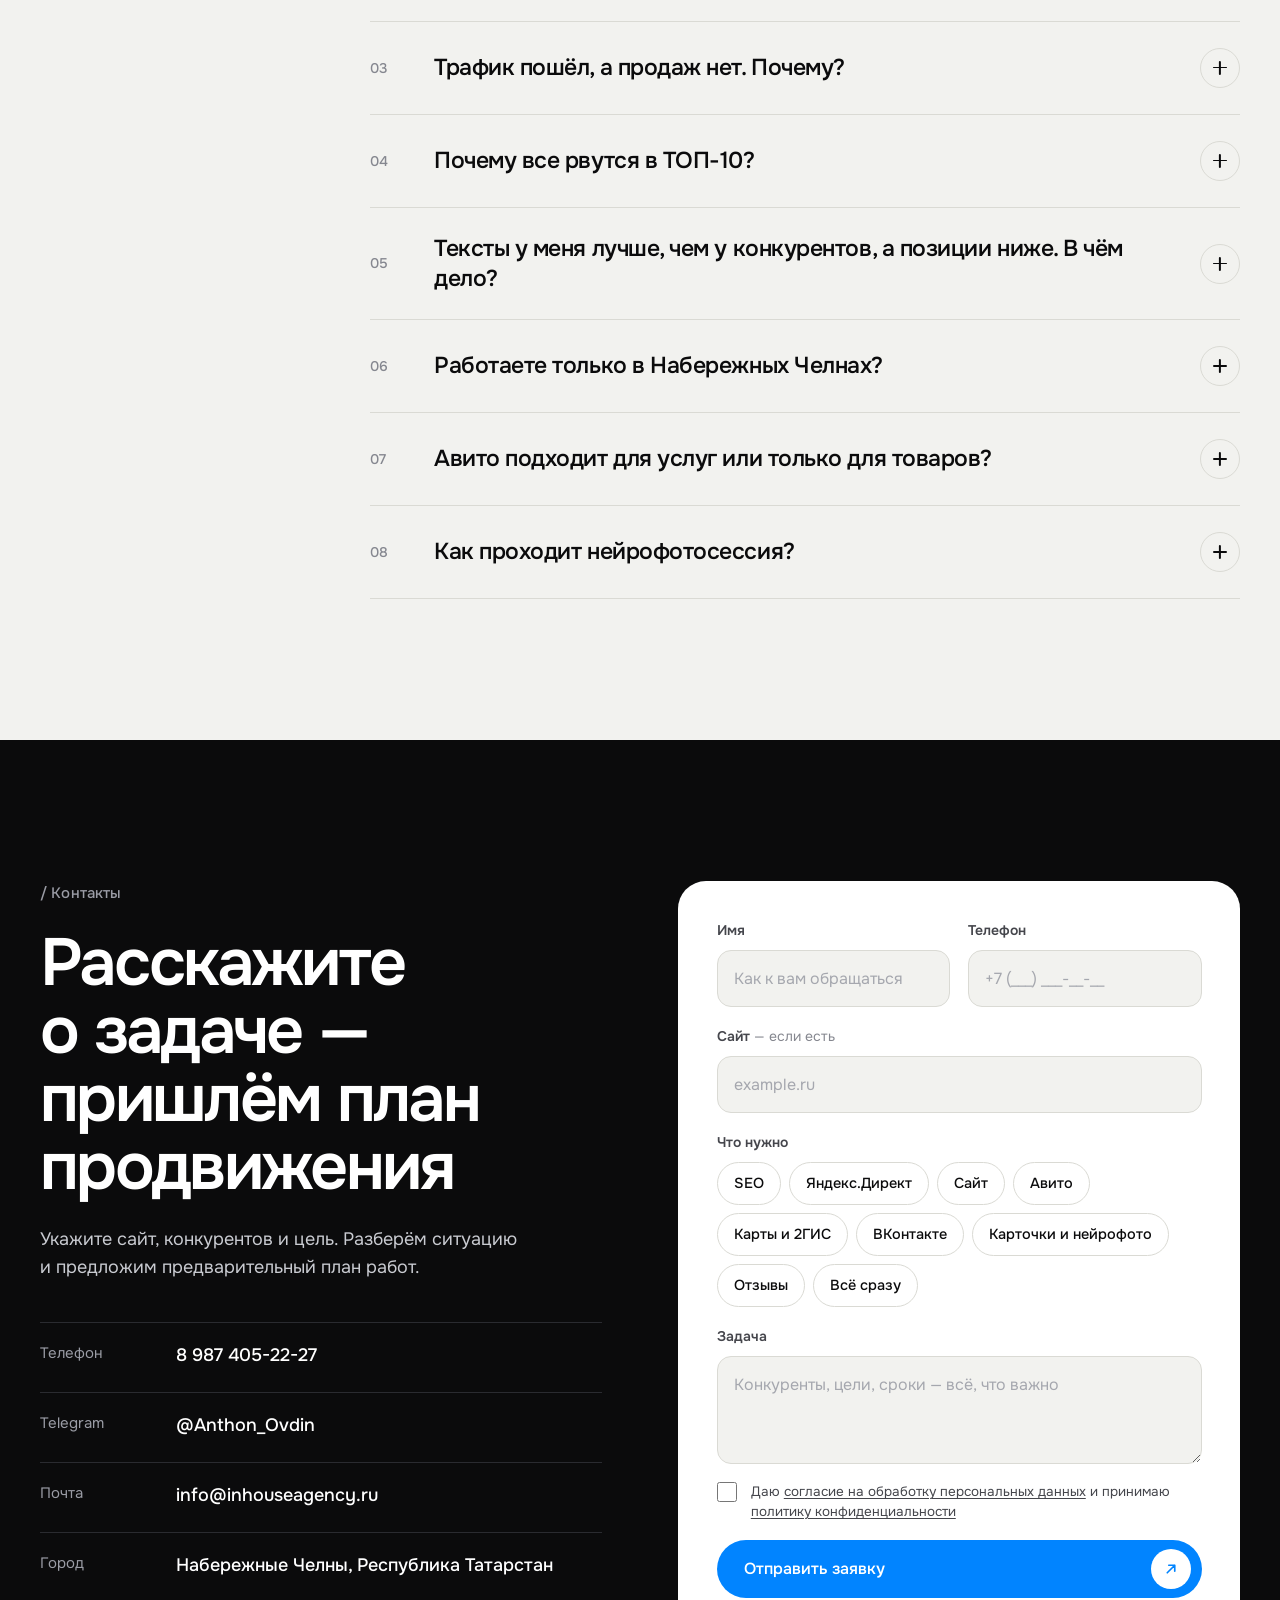
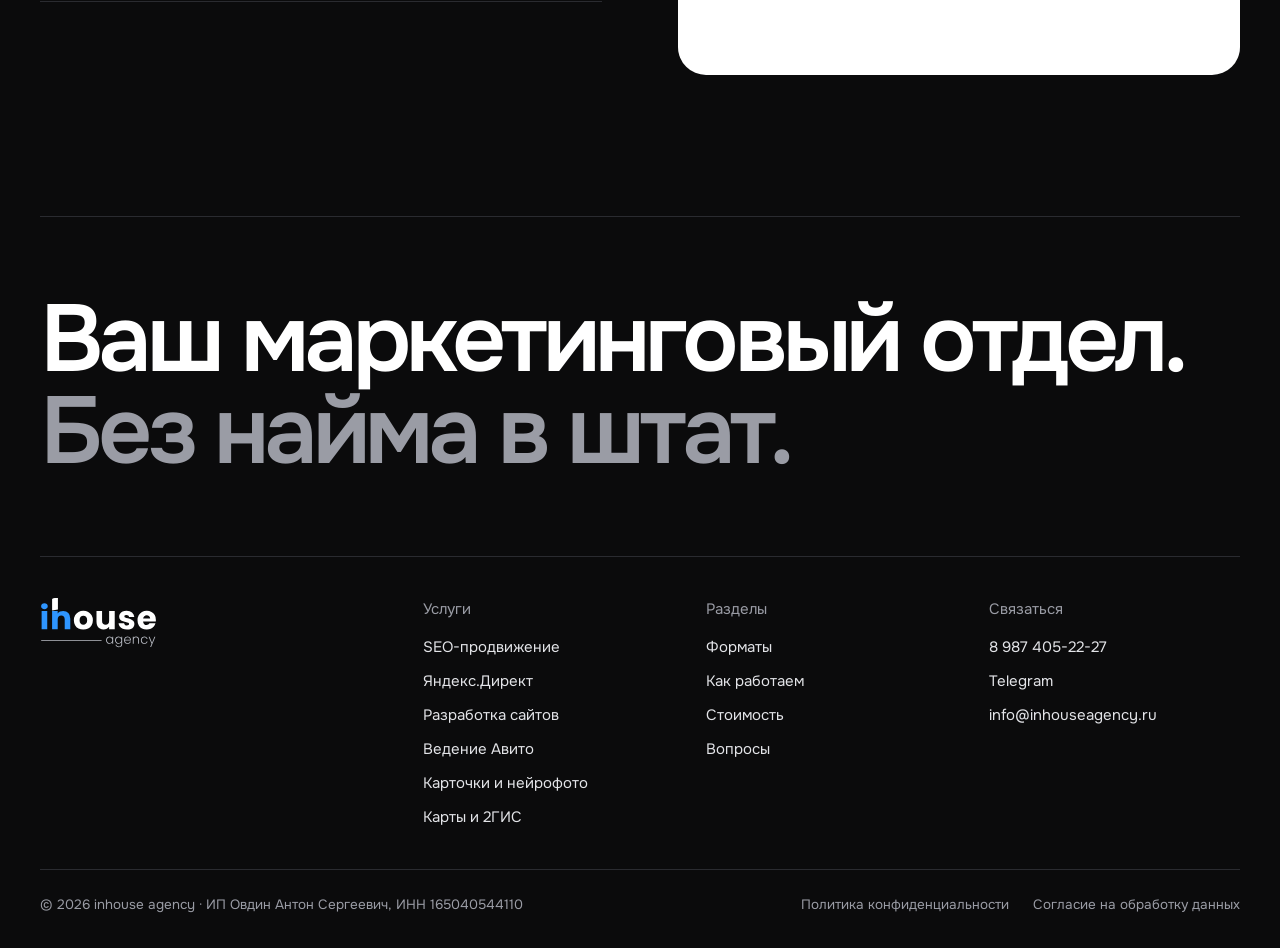
==== commit 611f655d: "Кнопка на облаке: чёрная с синей стрелкой и светлой обводкой, чтобы не сливалась Co-Authored-By: Cla" ====
--- a/index.html
+++ b/index.html
@@ -21,7 +21,7 @@
 <link rel="preload" href="assets/fonts/onest-var.woff2" as="font" type="font/woff2" crossorigin>
 <link rel="preload" href="assets/fonts/oswald-700-caps.woff2" as="font" type="font/woff2" crossorigin>
 <link rel="preload" as="image" type="image/webp" href="assets/img/hero/hero-man-1400.webp" imagesrcset="assets/img/hero/hero-man-800.webp 800w, assets/img/hero/hero-man-1400.webp 1400w" imagesizes="(max-width: 1099px) 112vw, 70vw">
-<link rel="stylesheet" href="assets/css/style.css?v=20261031c">
+<link rel="stylesheet" href="assets/css/style.css?v=20261031e">
 <script type="application/ld+json">
 {
   "@context": "https://schema.org",
@@ -96,7 +96,7 @@
 
         <div class="hero__stage">
           <img class="hero__photo" src="assets/img/hero/hero-man-1400.webp" srcset="assets/img/hero/hero-man-800.webp 800w, assets/img/hero/hero-man-1400.webp 1400w" sizes="(max-width: 1099px) 112vw, 70vw" width="1400" height="822" fetchpriority="high" alt="Мужчина в худи спокойно сидит на облаке и смотрит в телефон — продвижение берём на себя">
-          <a class="btn btn--accent hero__cta" href="#contacts">Обсудить проект <span class="btn__ico" aria-hidden="true"><svg viewBox="0 0 24 24"><path d="M7 17 17 7M9 7h8v8"/></svg></span></a>
+          <a class="btn btn--dark hero__cta" href="#contacts">Обсудить проект <span class="btn__ico" aria-hidden="true"><svg viewBox="0 0 24 24"><path d="M7 17 17 7M9 7h8v8"/></svg></span></a>
         </div>
 
         <div class="hero__cards">
@@ -455,6 +455,6 @@
   <button class="btn btn--dark btn--sm" type="button">Понятно</button>
 </div>
 
-<script src="assets/js/main.js?v=20261031c" defer></script>
+<script src="assets/js/main.js?v=20261031e" defer></script>
 </body>
 </html>
--- a/assets/css/style.css
+++ b/assets/css/style.css
@@ -181,7 +181,8 @@
 .hero__cta { position: absolute; left: 47%; top: 80%; transform: translateX(-50%); z-index: 3; }
 .hero__cta:active { transform: translateX(-50%) scale(.98); }
 
-.hero__cta.btn--accent { font-weight: 650; padding-left: 28px; box-shadow: 0 18px 40px -16px rgba(1, 90, 200, .65); }
+.hero__cta.btn--dark { font-weight: 650; padding-left: 28px; box-shadow: 0 0 0 4px rgba(255,255,255,.55), 0 20px 40px -14px rgba(5, 20, 45, .65); }
+.hero__cta.btn--dark:hover { background: #1F2024; }
 
 .hero__doodle { position: absolute; z-index: 3; display: block; pointer-events: none; }
 .hero__doodle svg { width: 100%; height: auto; }
@@ -302,8 +303,9 @@
   .hero__cta { top: 80%; min-height: 50px; font-size: 15px; padding-left: 20px; }
   .hero__doodle--a { display: none; }
   .hero__cta .btn__ico { width: 36px; height: 36px; }
-  .hcard { width: 268px; }
-  .hcard--b { width: 280px; }
+  .hero__cards { flex-direction: column; align-items: stretch; overflow: visible; scroll-snap-type: none; margin: 8px 0 0; padding: 64px 0 0; gap: 12px; }
+  .hcard, .hcard--b { width: 100%; }
+  .hcard--a p { font-size: 15.5px; }
   .hero__side--left { top: 30%; }
   .hero__side--right { top: 44%; }
   .hero__actions .btn { width: 100%; justify-content: space-between; }
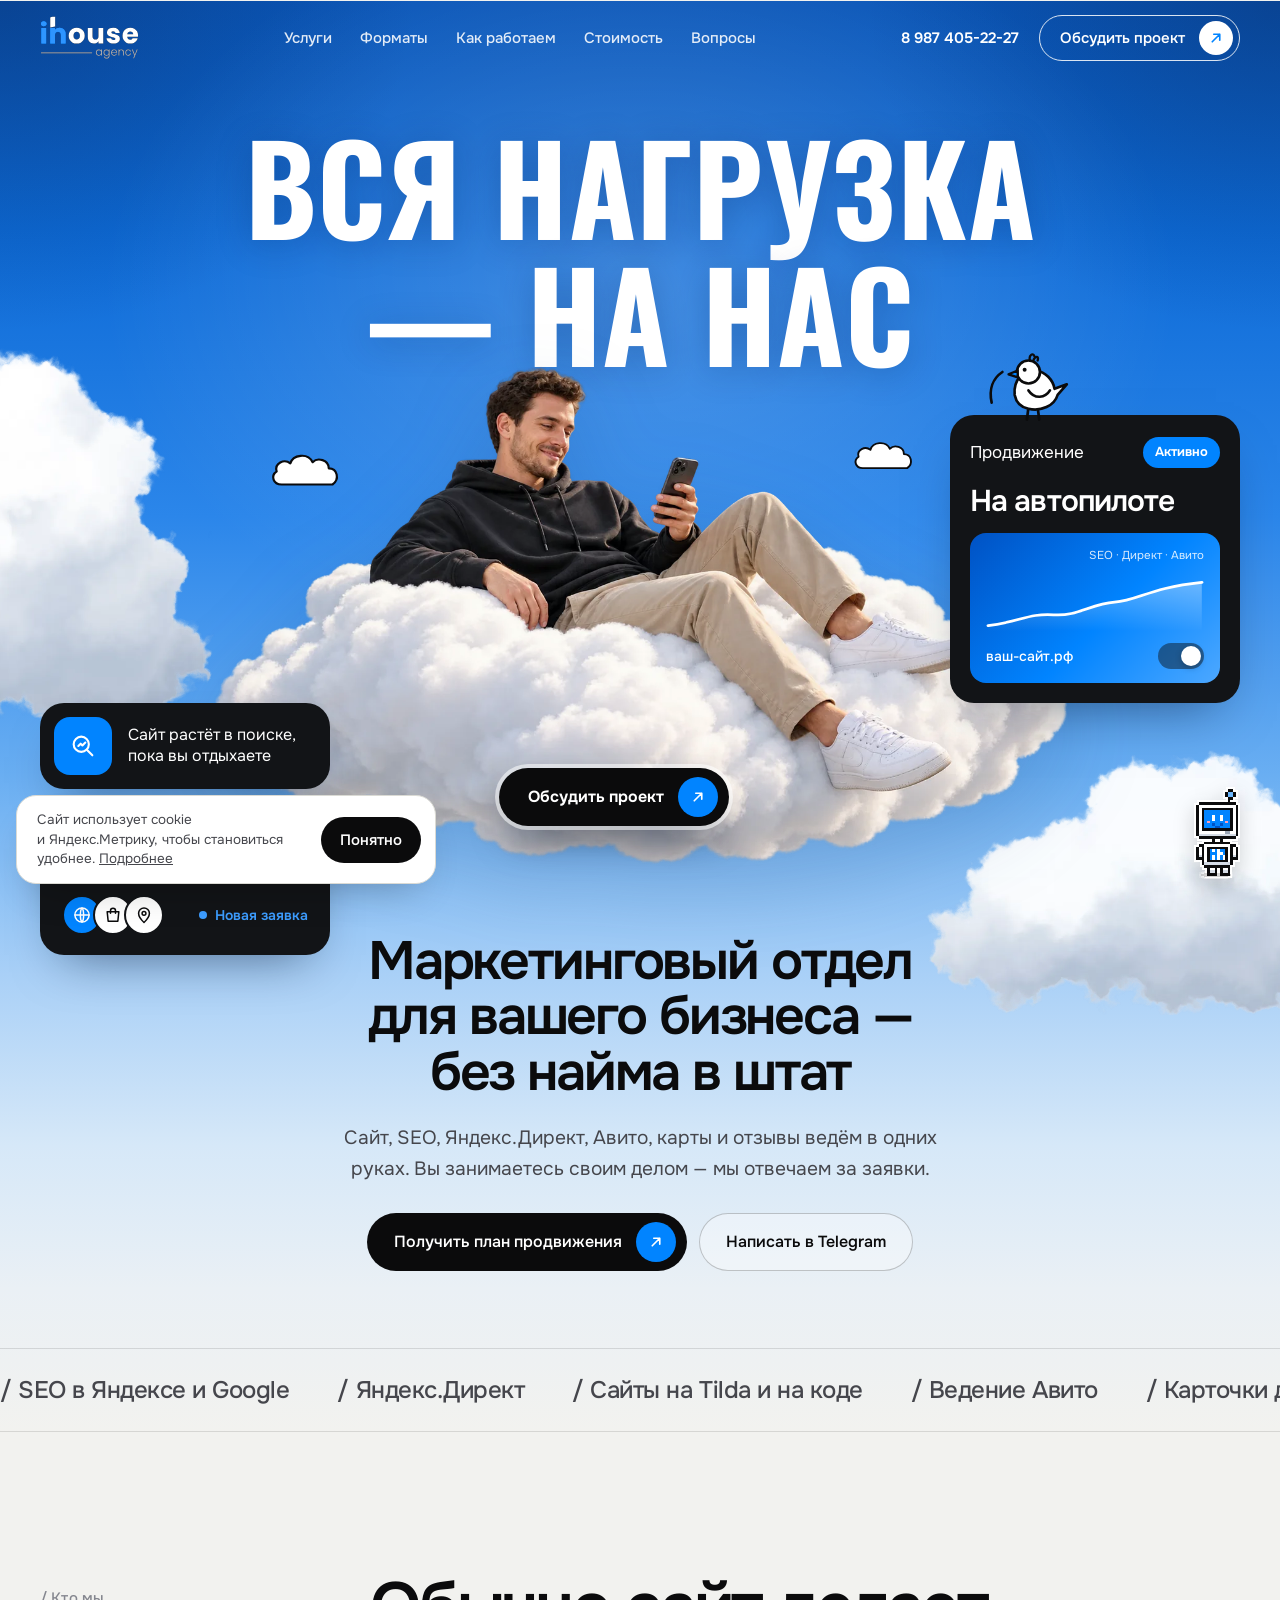
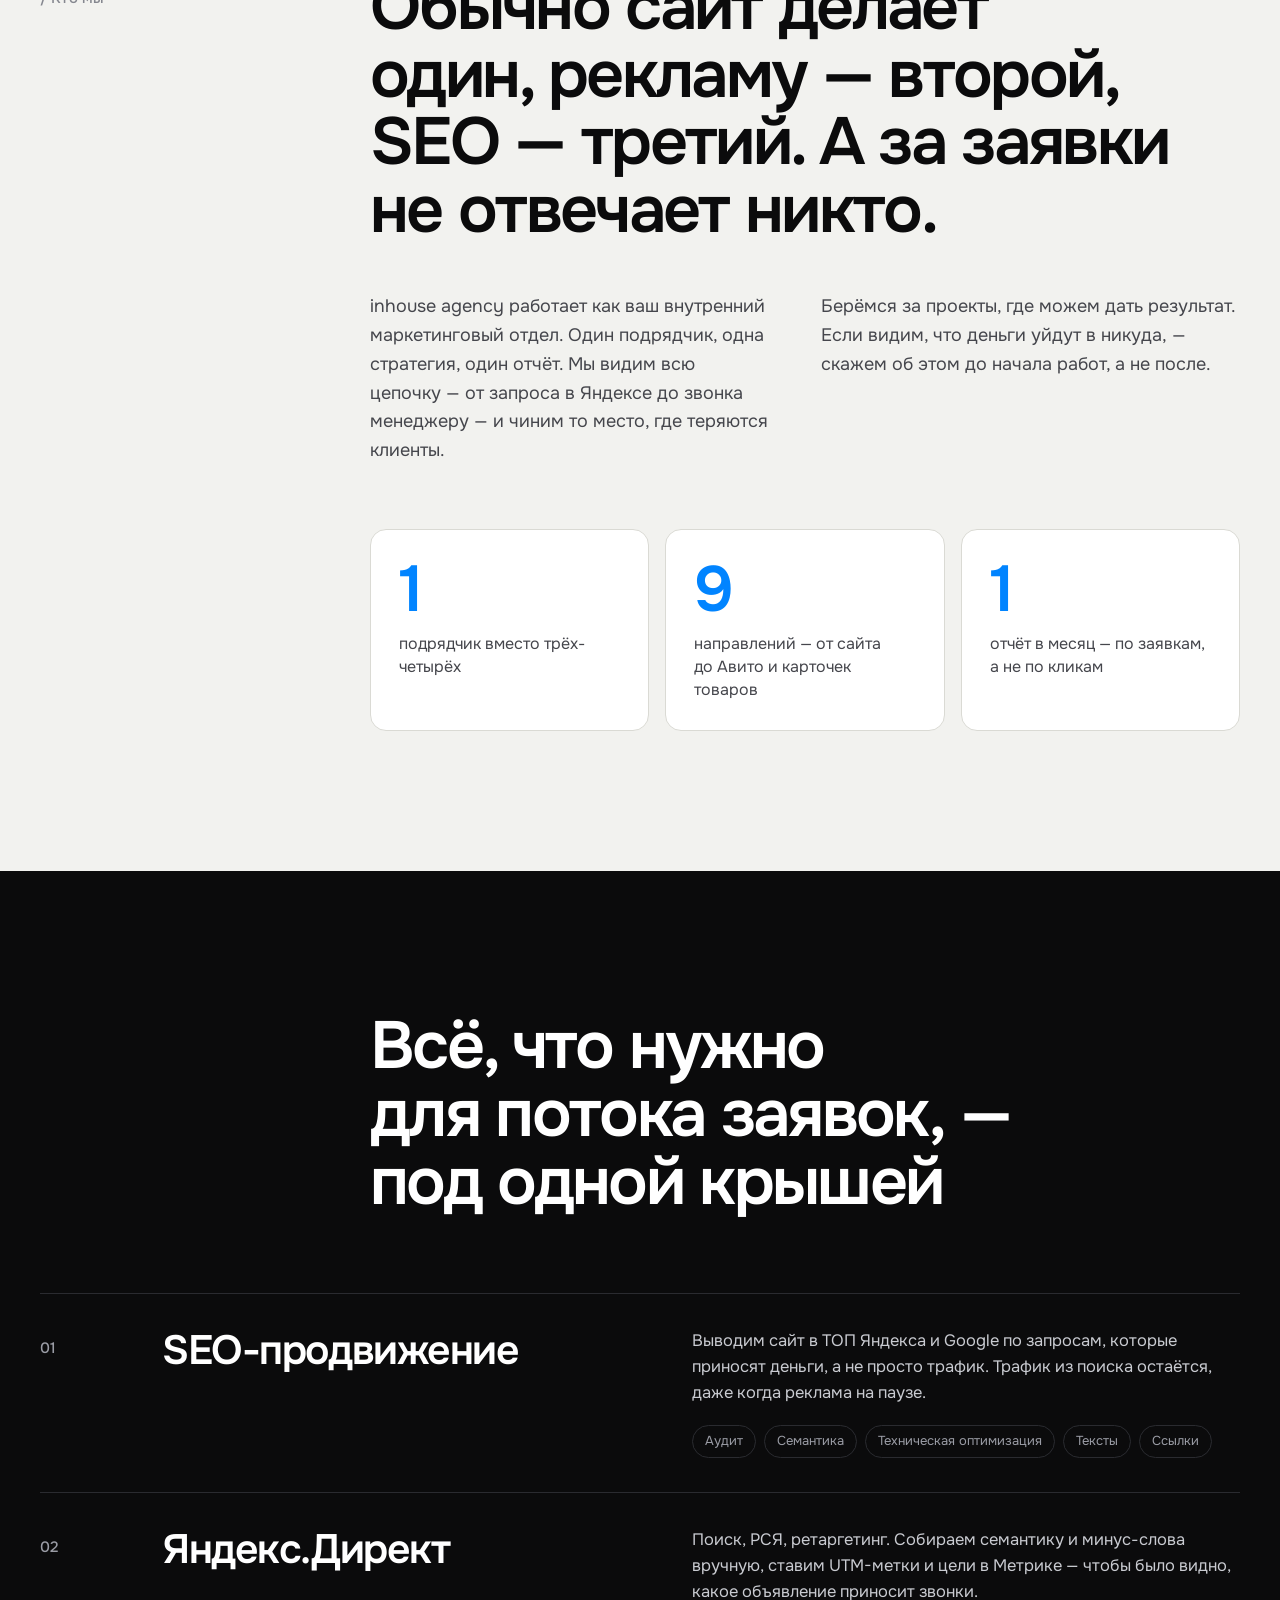
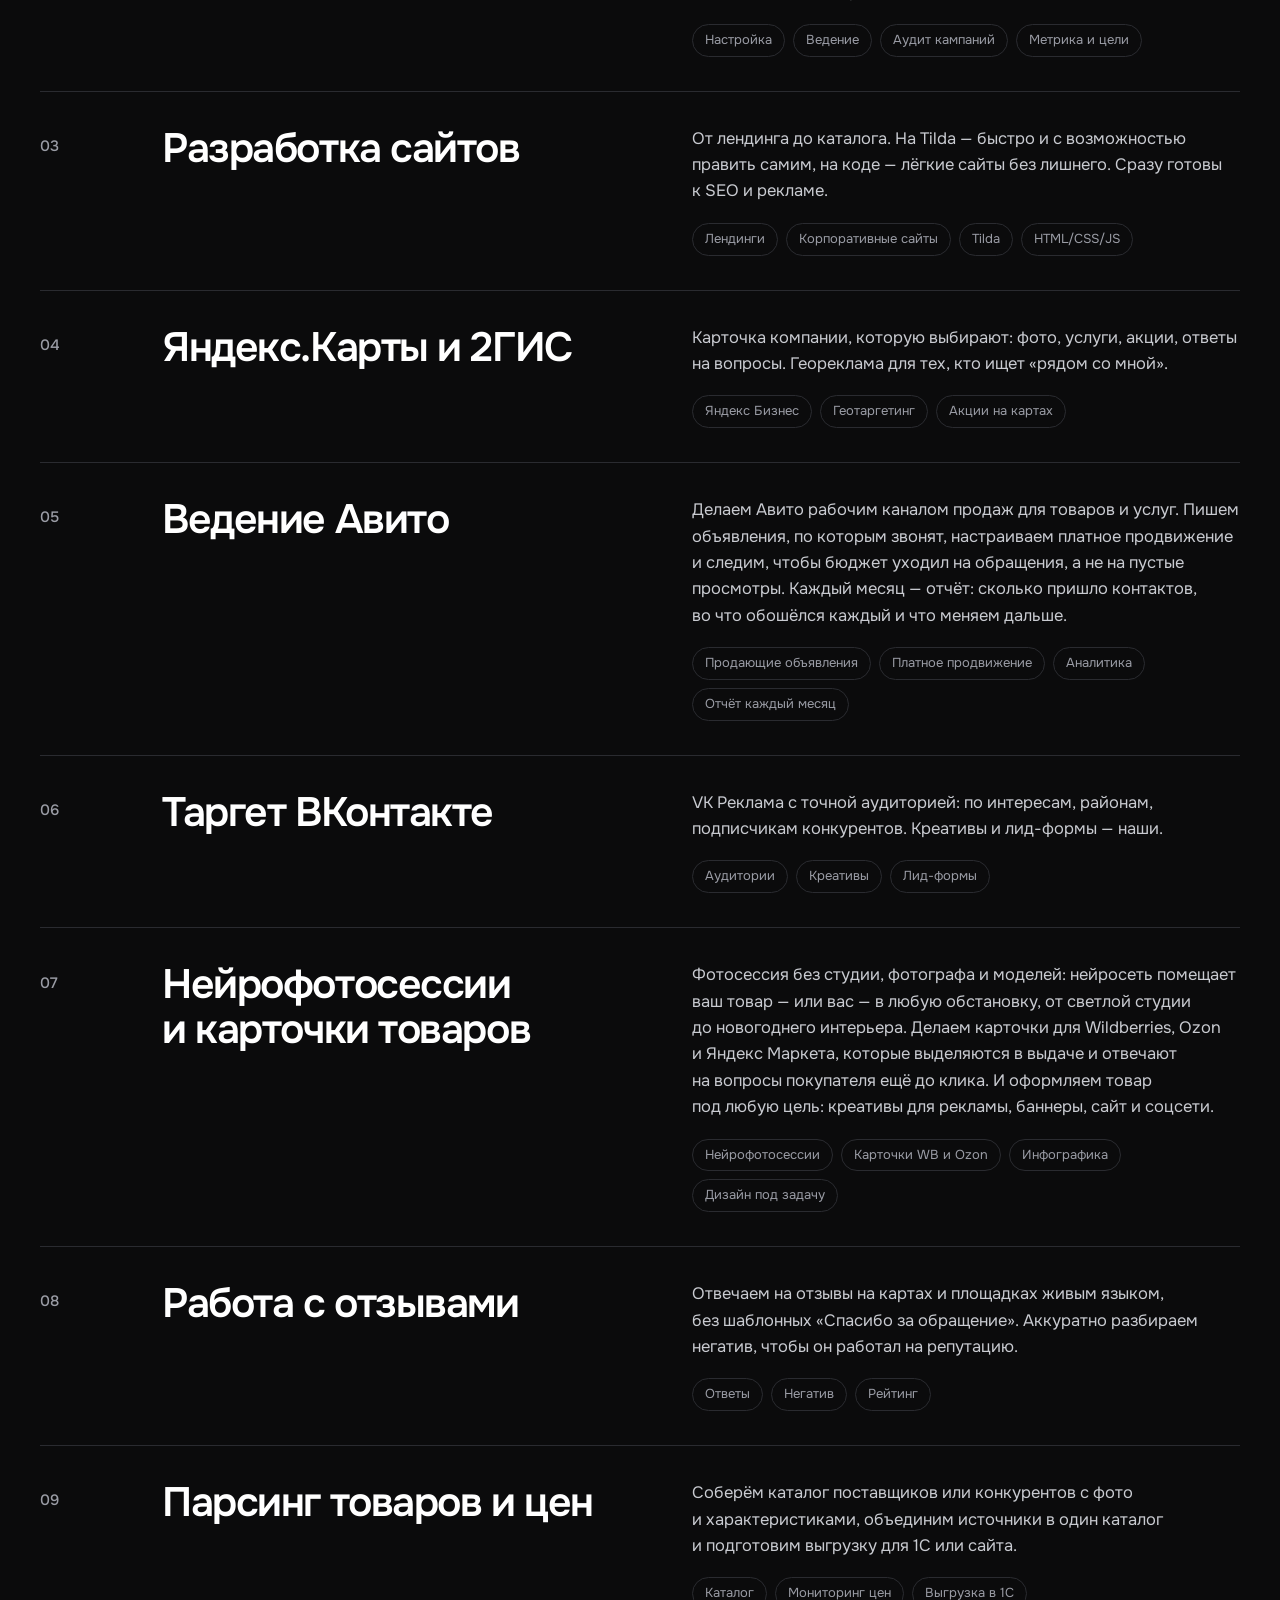
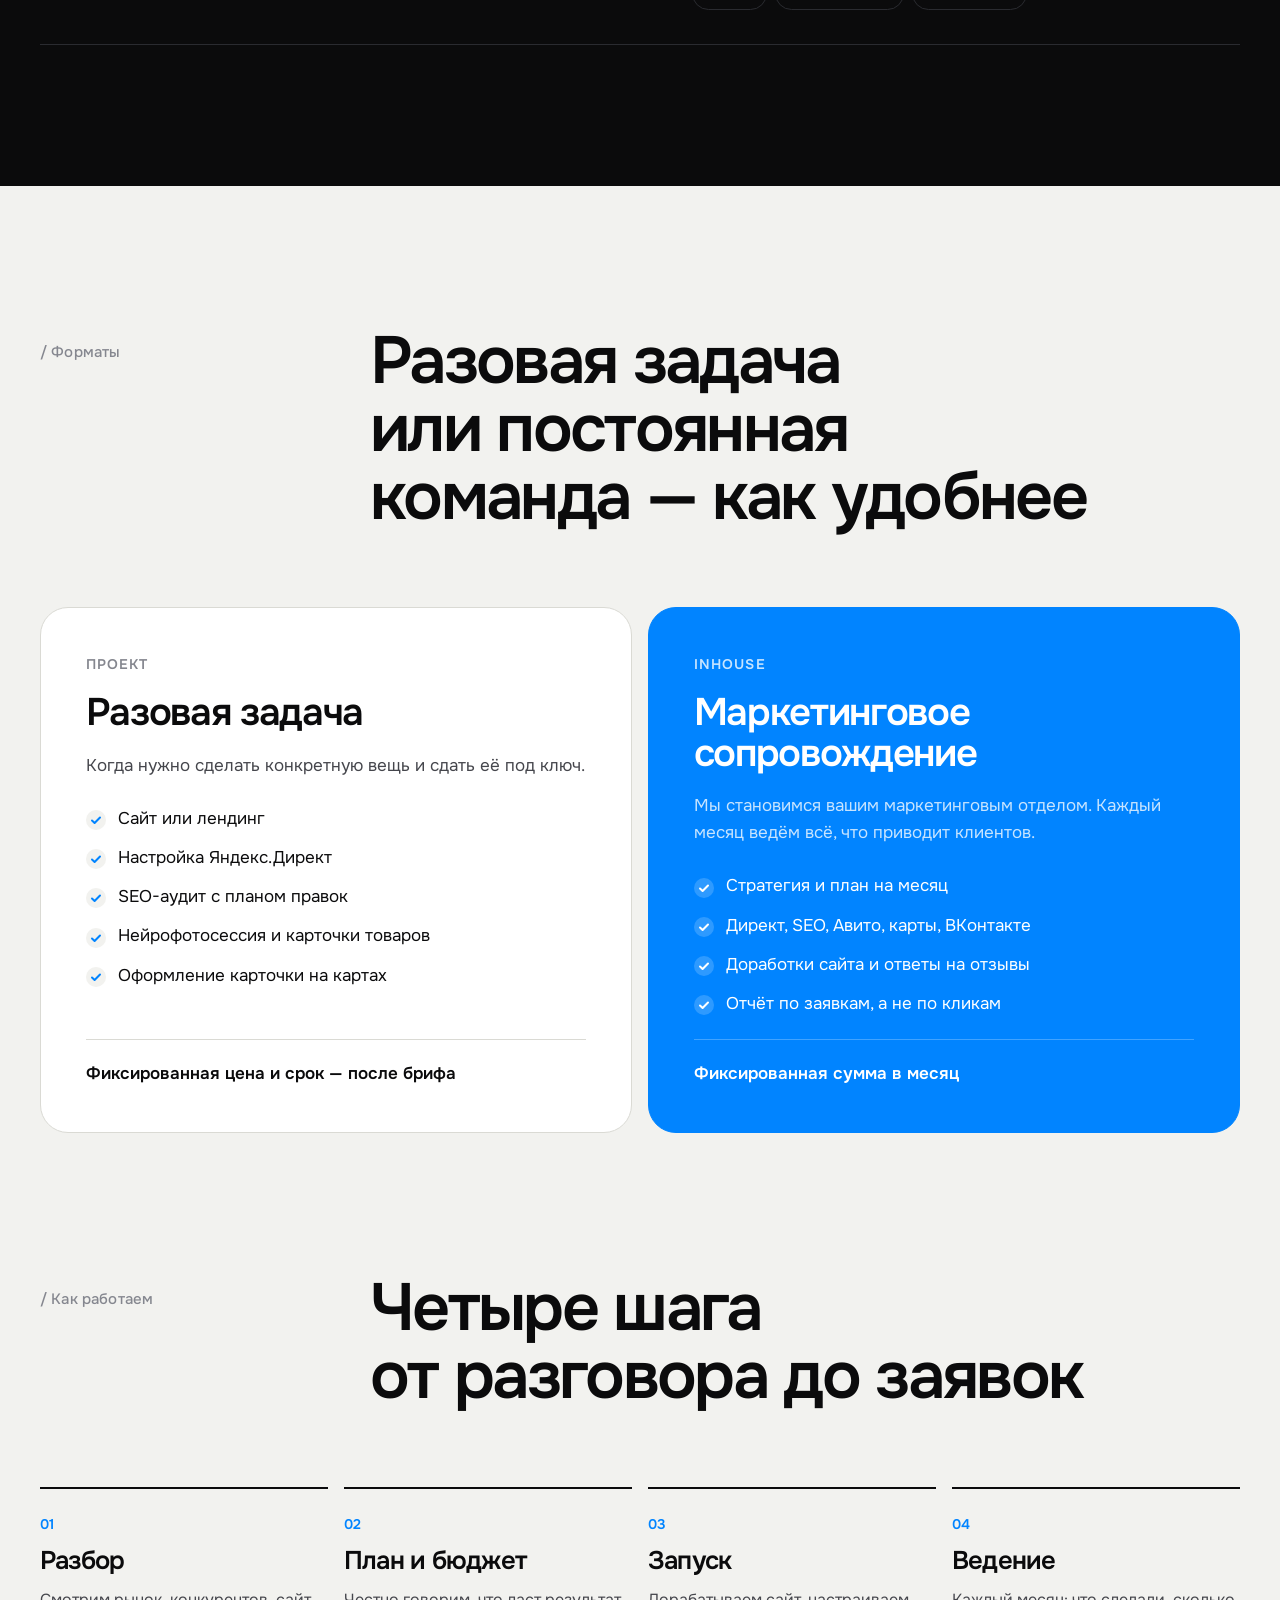
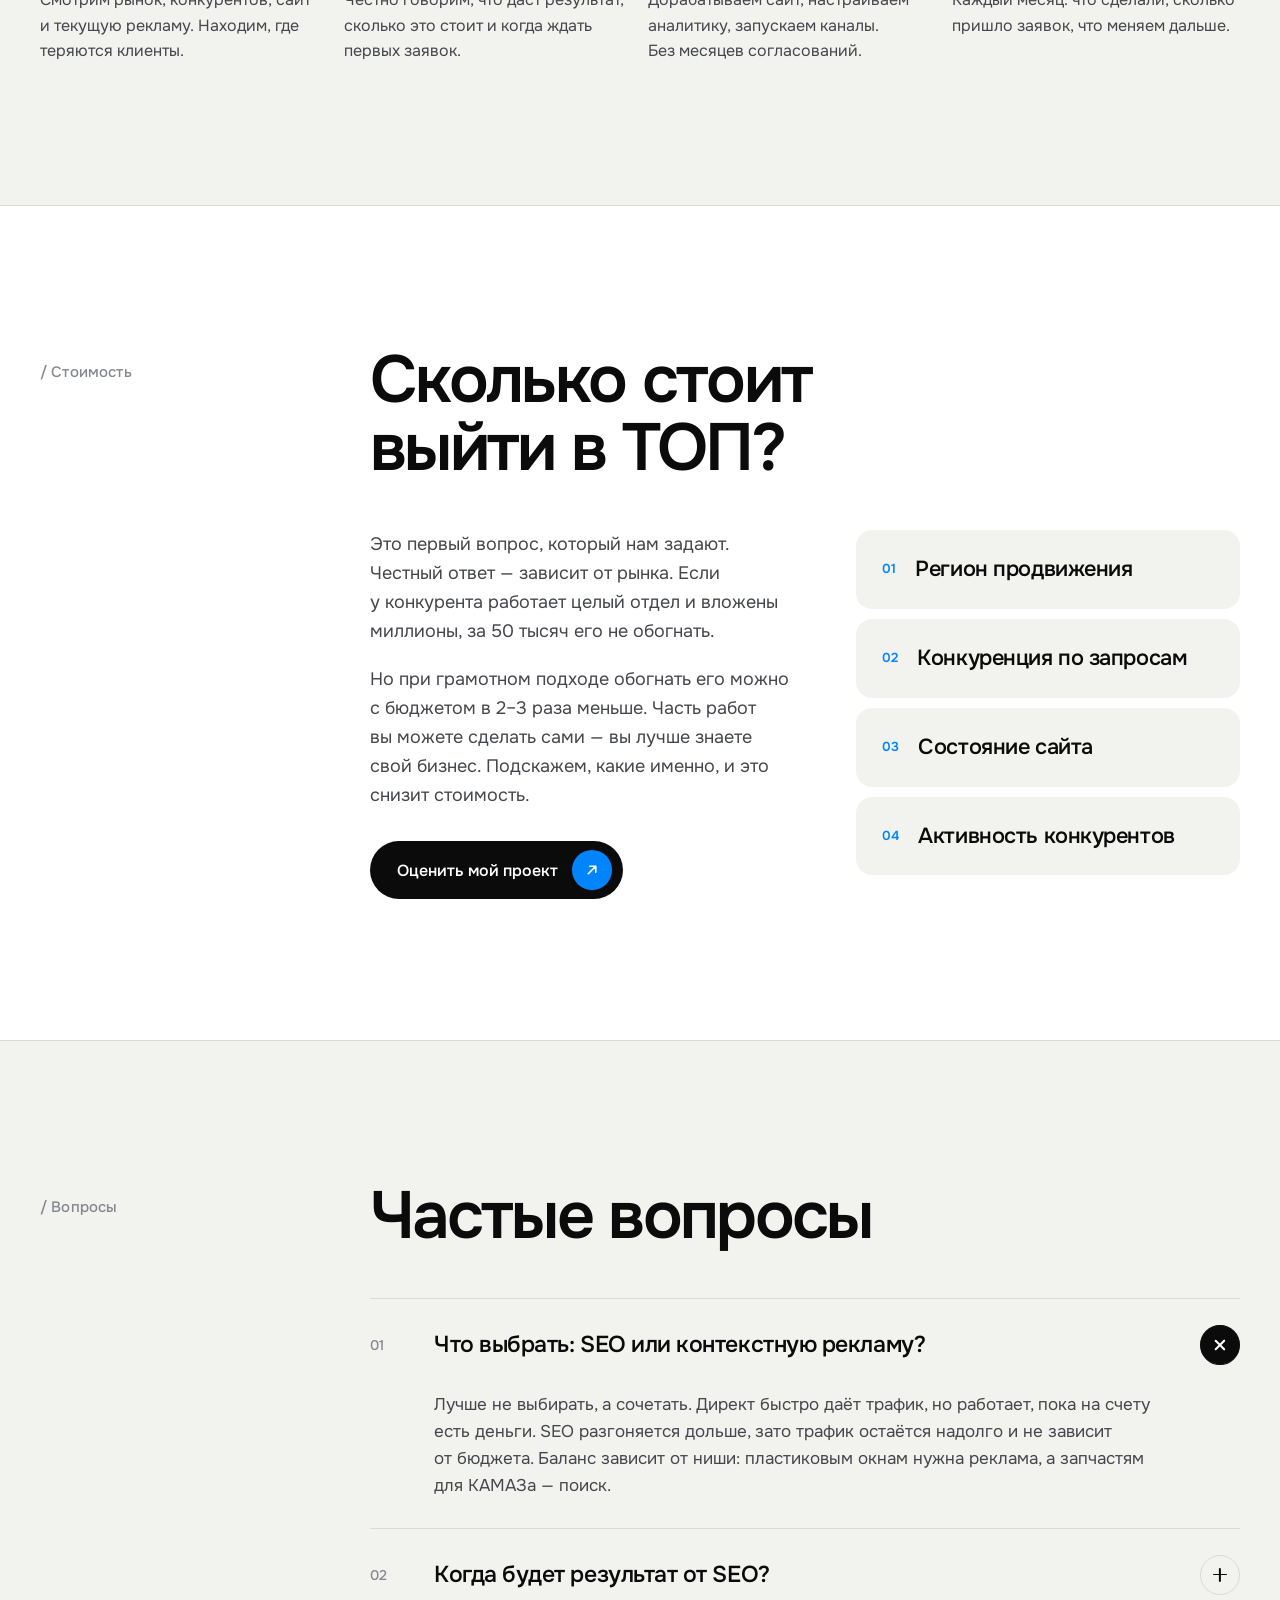
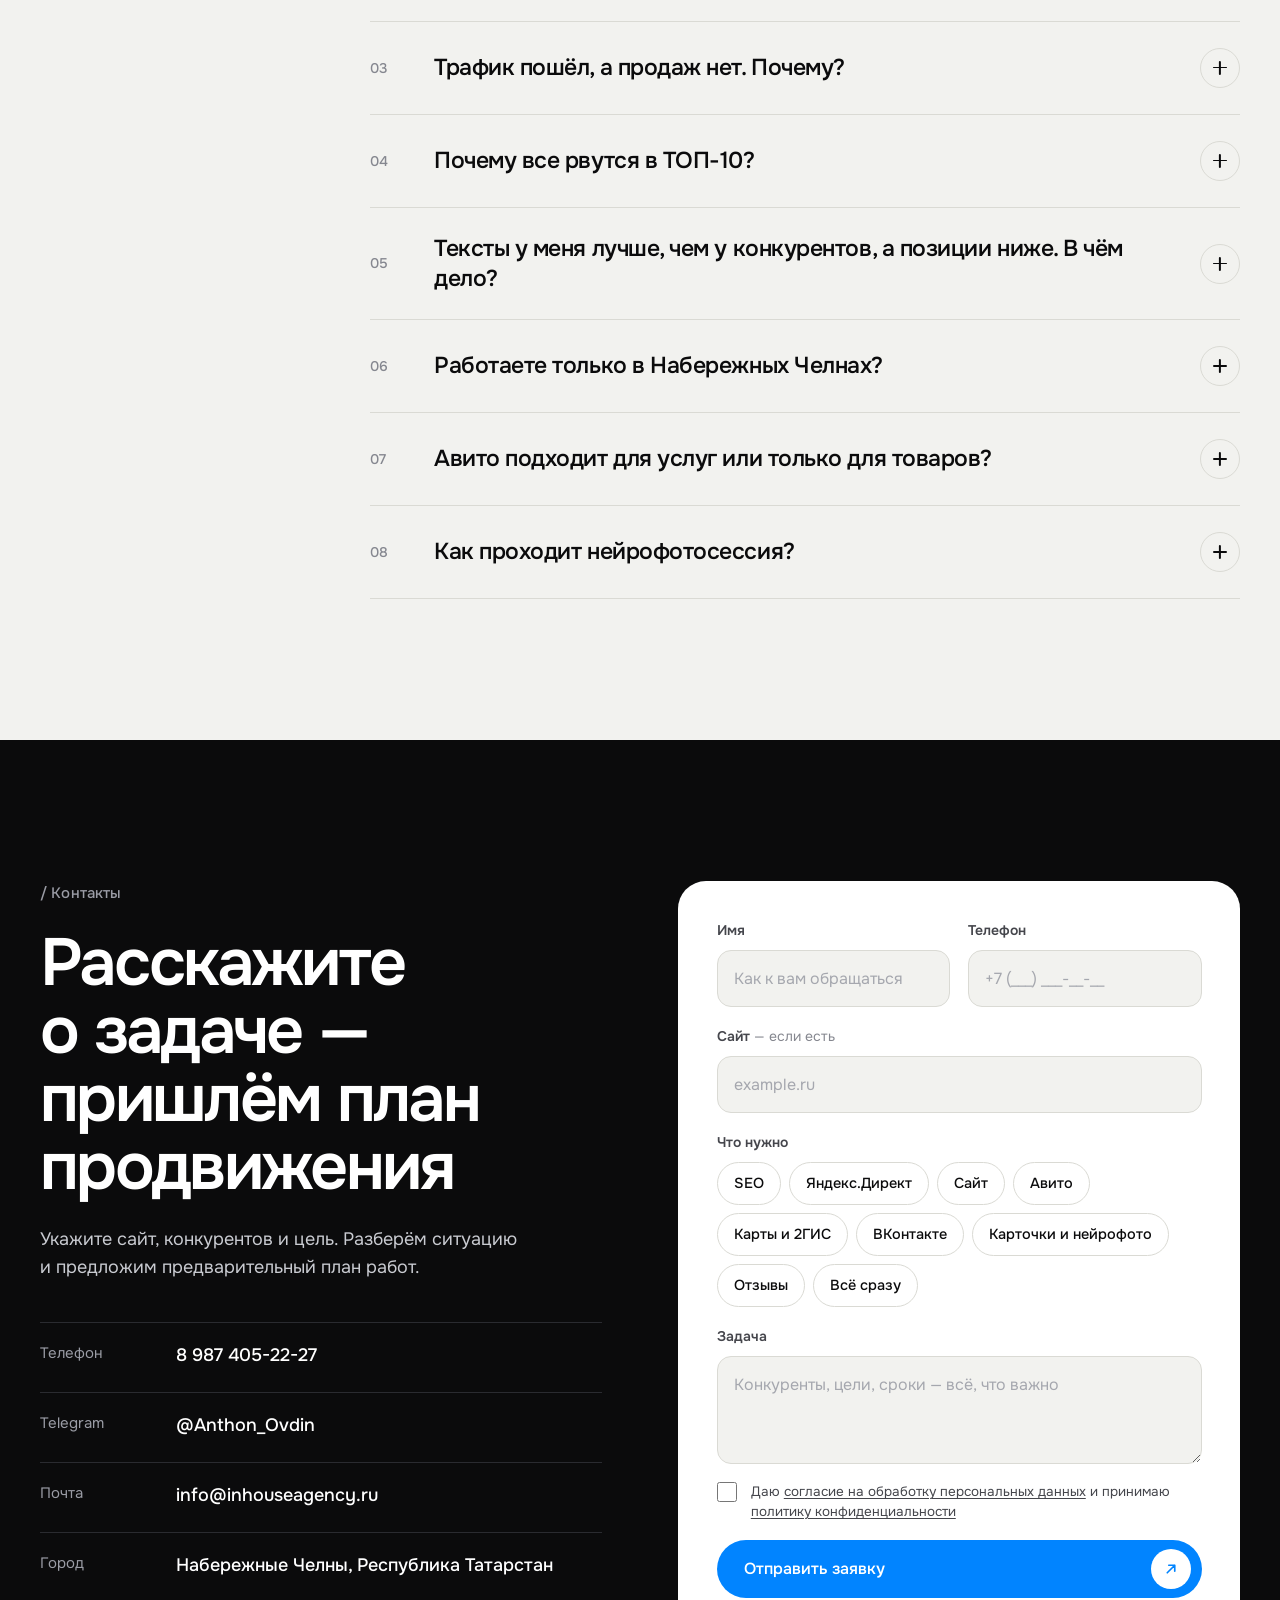
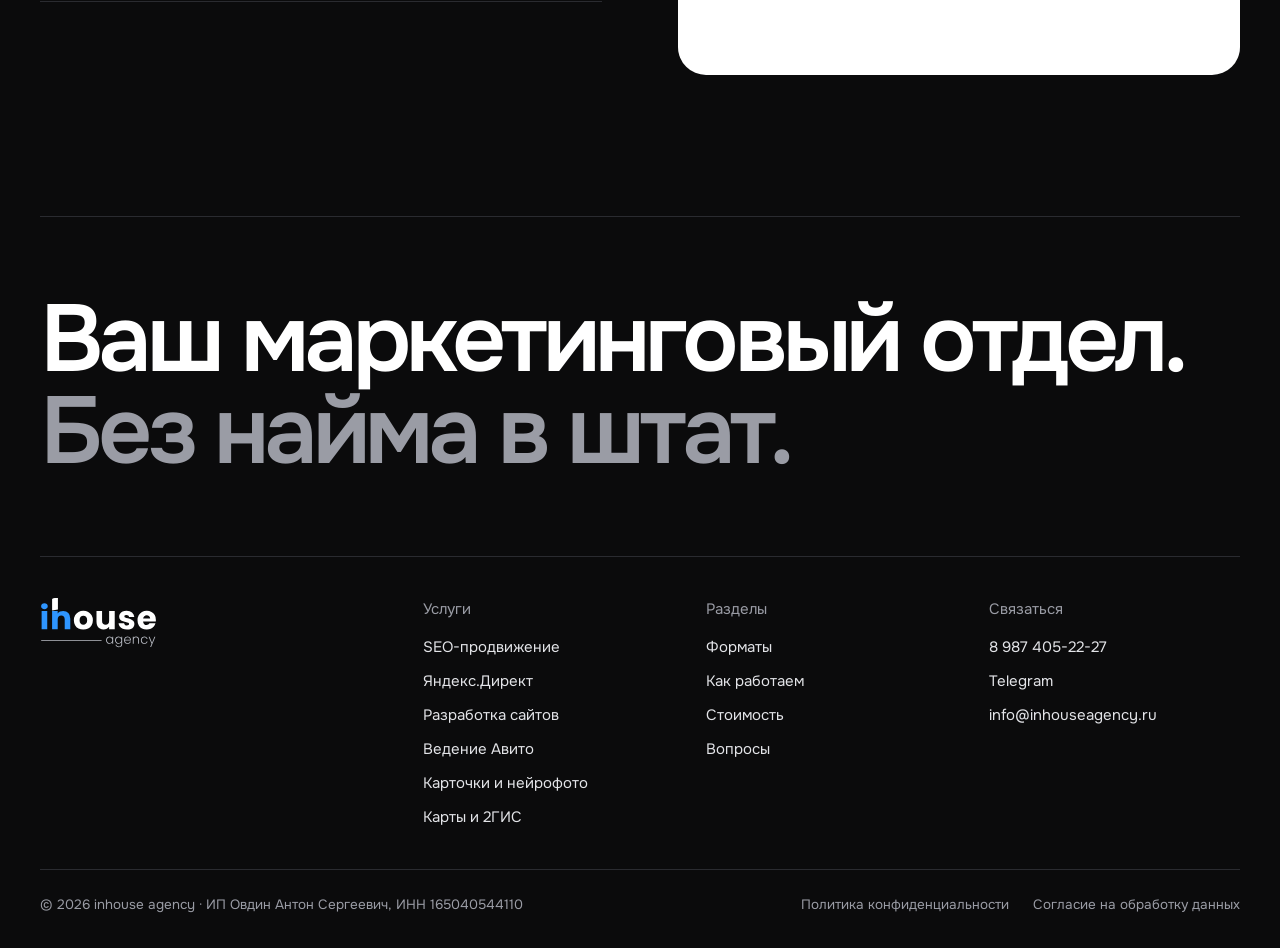
==== commit 287e6a85: "Виджет-робот: вопрос в Telegram Свой пиксельный робот в цветах логотипа (ih на груди): машет рукой, " ====
--- a/index.html
+++ b/index.html
@@ -21,7 +21,7 @@
 <link rel="preload" href="assets/fonts/onest-var.woff2" as="font" type="font/woff2" crossorigin>
 <link rel="preload" href="assets/fonts/oswald-700-caps.woff2" as="font" type="font/woff2" crossorigin>
 <link rel="preload" as="image" type="image/webp" href="assets/img/hero/hero-man-1400.webp" imagesrcset="assets/img/hero/hero-man-800.webp 800w, assets/img/hero/hero-man-1400.webp 1400w" imagesizes="(max-width: 1099px) 112vw, 70vw">
-<link rel="stylesheet" href="assets/css/style.css?v=20261031e">
+<link rel="stylesheet" href="assets/css/style.css?v=20261031f">
 <script type="application/ld+json">
 {
   "@context": "https://schema.org",
@@ -450,11 +450,33 @@
   </div>
 </footer>
 
+<div class="bot" id="bot">
+  <div class="bot__pop" id="bot-pop" role="dialog" aria-label="Написать нам в Telegram" hidden>
+    <button class="bot__close" type="button" aria-label="Закрыть">&times;</button>
+    <p class="bot__hi">Привет! Есть вопрос?</p>
+    <p class="bot__text">Спросите про сайт, рекламу или продвижение&nbsp;— ответим лично в&nbsp;Telegram.</p>
+    <form class="bot__form" novalidate>
+      <textarea name="q" rows="3" maxlength="1000" placeholder="Ваш вопрос" aria-label="Ваш вопрос"></textarea>
+      <button class="btn btn--accent bot__send" type="submit"><svg viewBox="0 0 24 24" aria-hidden="true"><path d="M21.5 4.2 2.9 11.4c-1.3.5-1.3 1.2-.2 1.6l4.7 1.5 1.8 5.6c.2.6.4.8.9.8.4 0 .6-.2.9-.5l2.3-2.2 4.7 3.5c.9.5 1.5.2 1.7-.8l3.1-14.6c.3-1.3-.5-1.9-1.3-1.5Z" fill="currentColor"/></svg><span>Написать в&nbsp;Telegram</span></button>
+    </form>
+    <p class="bot__note" role="status" aria-live="polite"></p>
+    <a class="bot__direct" href="https://t.me/Anthon_Ovdin" target="_blank" rel="noopener" data-goal="click_telegram">или сразу: @Anthon_Ovdin</a>
+  </div>
+  <button class="bot__btn" type="button" aria-label="Задать вопрос в Telegram" aria-expanded="false" aria-controls="bot-pop">
+    <span class="bot__tip" aria-hidden="true">Есть вопрос?</span>
+    <svg class="bot__svg" viewBox="0 0 26 35" shape-rendering="crispEdges" aria-hidden="true">
+<ellipse class="bot__shadow" cx="11.5" cy="34.8" rx="6" ry="0.9" fill="#0B0B0C" opacity=".18"/>
+<g class="bot__body"><rect x="16" y="2" width="2" height="1" fill="#0B0B0C"/><rect x="15" y="3" width="1" height="1" fill="#0B0B0C"/><rect x="16" y="3" width="2" height="1" fill="#6CB8FF"/><rect x="18" y="3" width="1" height="1" fill="#0B0B0C"/><rect x="15" y="4" width="1" height="1" fill="#0B0B0C"/><rect x="16" y="4" width="2" height="1" fill="#6CB8FF"/><rect x="18" y="4" width="1" height="1" fill="#0B0B0C"/><rect x="16" y="5" width="2" height="1" fill="#0B0B0C"/><rect x="16" y="6" width="1" height="1" fill="#0B0B0C"/><rect x="5" y="7" width="14" height="1" fill="#0B0B0C"/><rect x="4" y="8" width="1" height="1" fill="#0B0B0C"/><rect x="5" y="8" width="14" height="1" fill="#FFFFFF"/><rect x="19" y="8" width="1" height="1" fill="#0B0B0C"/><rect x="4" y="9" width="1" height="1" fill="#0B0B0C"/><rect x="5" y="9" width="1" height="1" fill="#FFFFFF"/><rect x="6" y="9" width="12" height="1" fill="#0B0B0C"/><rect x="18" y="9" width="1" height="1" fill="#FFFFFF"/><rect x="19" y="9" width="1" height="1" fill="#0B0B0C"/><rect x="4" y="10" width="1" height="1" fill="#0B0B0C"/><rect x="5" y="10" width="1" height="1" fill="#FFFFFF"/><rect x="6" y="10" width="1" height="1" fill="#0B0B0C"/><rect x="7" y="10" width="10" height="1" fill="#0184FF"/><rect x="17" y="10" width="1" height="1" fill="#0B0B0C"/><rect x="18" y="10" width="1" height="1" fill="#FFFFFF"/><rect x="19" y="10" width="1" height="1" fill="#0B0B0C"/><rect x="4" y="11" width="1" height="1" fill="#0B0B0C"/><rect x="5" y="11" width="1" height="1" fill="#FFFFFF"/><rect x="6" y="11" width="1" height="1" fill="#0B0B0C"/><rect x="7" y="11" width="10" height="1" fill="#0184FF"/><rect x="17" y="11" width="1" height="1" fill="#0B0B0C"/><rect x="18" y="11" width="1" height="1" fill="#FFFFFF"/><rect x="19" y="11" width="1" height="1" fill="#0B0B0C"/><rect x="4" y="12" width="1" height="1" fill="#0B0B0C"/><rect x="5" y="12" width="1" height="1" fill="#FFFFFF"/><rect x="6" y="12" width="1" height="1" fill="#0B0B0C"/><rect x="7" y="12" width="10" height="1" fill="#0184FF"/><rect x="17" y="12" width="1" height="1" fill="#0B0B0C"/><rect x="18" y="12" width="1" height="1" fill="#FFFFFF"/><rect x="19" y="12" width="1" height="1" fill="#0B0B0C"/><rect x="4" y="13" width="1" height="1" fill="#0B0B0C"/><rect x="5" y="13" width="1" height="1" fill="#FFFFFF"/><rect x="6" y="13" width="1" height="1" fill="#0B0B0C"/><rect x="7" y="13" width="10" height="1" fill="#0184FF"/><rect x="17" y="13" width="1" height="1" fill="#0B0B0C"/><rect x="18" y="13" width="1" height="1" fill="#FFFFFF"/><rect x="19" y="13" width="1" height="1" fill="#0B0B0C"/><rect x="4" y="14" width="1" height="1" fill="#0B0B0C"/><rect x="5" y="14" width="1" height="1" fill="#FFFFFF"/><rect x="6" y="14" width="1" height="1" fill="#0B0B0C"/><rect x="7" y="14" width="1" height="1" fill="#0184FF"/><rect x="8" y="14" width="1" height="1" fill="#FF9EB5"/><rect x="9" y="14" width="6" height="1" fill="#0184FF"/><rect x="15" y="14" width="1" height="1" fill="#FF9EB5"/><rect x="16" y="14" width="1" height="1" fill="#0184FF"/><rect x="17" y="14" width="1" height="1" fill="#0B0B0C"/><rect x="18" y="14" width="1" height="1" fill="#FFFFFF"/><rect x="19" y="14" width="1" height="1" fill="#0B0B0C"/><rect x="4" y="15" width="1" height="1" fill="#0B0B0C"/><rect x="5" y="15" width="1" height="1" fill="#FFFFFF"/><rect x="6" y="15" width="1" height="1" fill="#0B0B0C"/><rect x="7" y="15" width="3" height="1" fill="#0184FF"/><rect x="10" y="15" width="1" height="1" fill="#0052C4"/><rect x="11" y="15" width="2" height="1" fill="#0184FF"/><rect x="13" y="15" width="1" height="1" fill="#0052C4"/><rect x="14" y="15" width="3" height="1" fill="#0184FF"/><rect x="17" y="15" width="1" height="1" fill="#0B0B0C"/><rect x="18" y="15" width="1" height="1" fill="#FFFFFF"/><rect x="19" y="15" width="1" height="1" fill="#0B0B0C"/><rect x="4" y="16" width="1" height="1" fill="#0B0B0C"/><rect x="5" y="16" width="1" height="1" fill="#FFFFFF"/><rect x="6" y="16" width="1" height="1" fill="#0B0B0C"/><rect x="7" y="16" width="4" height="1" fill="#0184FF"/><rect x="11" y="16" width="2" height="1" fill="#0052C4"/><rect x="13" y="16" width="4" height="1" fill="#0184FF"/><rect x="17" y="16" width="1" height="1" fill="#0B0B0C"/><rect x="18" y="16" width="1" height="1" fill="#FFFFFF"/><rect x="19" y="16" width="1" height="1" fill="#0B0B0C"/><rect x="4" y="17" width="1" height="1" fill="#0B0B0C"/><rect x="5" y="17" width="1" height="1" fill="#FFFFFF"/><rect x="6" y="17" width="12" height="1" fill="#0B0B0C"/><rect x="18" y="17" width="1" height="1" fill="#FFFFFF"/><rect x="19" y="17" width="1" height="1" fill="#0B0B0C"/><rect x="4" y="18" width="1" height="1" fill="#0B0B0C"/><rect x="5" y="18" width="10" height="1" fill="#FFFFFF"/><rect x="15" y="18" width="2" height="1" fill="#9AA6B6"/><rect x="17" y="18" width="2" height="1" fill="#FFFFFF"/><rect x="19" y="18" width="1" height="1" fill="#0B0B0C"/><rect x="4" y="19" width="1" height="1" fill="#0B0B0C"/><rect x="5" y="19" width="14" height="1" fill="#D5DCE6"/><rect x="19" y="19" width="1" height="1" fill="#0B0B0C"/><rect x="5" y="20" width="14" height="1" fill="#0B0B0C"/><rect x="10" y="21" width="1" height="1" fill="#0B0B0C"/><rect x="11" y="21" width="2" height="1" fill="#FFFFFF"/><rect x="13" y="21" width="1" height="1" fill="#0B0B0C"/><rect x="7" y="22" width="10" height="1" fill="#0B0B0C"/><rect x="5" y="23" width="2" height="1" fill="#0B0B0C"/><rect x="7" y="23" width="10" height="1" fill="#FFFFFF"/><rect x="17" y="23" width="1" height="1" fill="#0B0B0C"/><rect x="4" y="24" width="1" height="1" fill="#0B0B0C"/><rect x="5" y="24" width="1" height="1" fill="#FFFFFF"/><rect x="6" y="24" width="1" height="1" fill="#0B0B0C"/><rect x="7" y="24" width="1" height="1" fill="#FFFFFF"/><rect x="8" y="24" width="8" height="1" fill="#0B0B0C"/><rect x="16" y="24" width="1" height="1" fill="#FFFFFF"/><rect x="17" y="24" width="1" height="1" fill="#0B0B0C"/><rect x="4" y="25" width="1" height="1" fill="#0B0B0C"/><rect x="5" y="25" width="1" height="1" fill="#FFFFFF"/><rect x="6" y="25" width="1" height="1" fill="#0B0B0C"/><rect x="7" y="25" width="1" height="1" fill="#FFFFFF"/><rect x="8" y="25" width="1" height="1" fill="#0B0B0C"/><rect x="9" y="25" width="1" height="1" fill="#0184FF"/><rect x="10" y="25" width="1" height="1" fill="#FFFFFF"/><rect x="11" y="25" width="1" height="1" fill="#0184FF"/><rect x="12" y="25" width="1" height="1" fill="#FFFFFF"/><rect x="13" y="25" width="2" height="1" fill="#0184FF"/><rect x="15" y="25" width="1" height="1" fill="#0B0B0C"/><rect x="16" y="25" width="1" height="1" fill="#FFFFFF"/><rect x="17" y="25" width="1" height="1" fill="#0B0B0C"/><rect x="4" y="26" width="1" height="1" fill="#0B0B0C"/><rect x="5" y="26" width="1" height="1" fill="#FFFFFF"/><rect x="6" y="26" width="1" height="1" fill="#0B0B0C"/><rect x="7" y="26" width="1" height="1" fill="#FFFFFF"/><rect x="8" y="26" width="1" height="1" fill="#0B0B0C"/><rect x="9" y="26" width="3" height="1" fill="#0184FF"/><rect x="12" y="26" width="2" height="1" fill="#FFFFFF"/><rect x="14" y="26" width="1" height="1" fill="#0184FF"/><rect x="15" y="26" width="1" height="1" fill="#0B0B0C"/><rect x="16" y="26" width="1" height="1" fill="#FFFFFF"/><rect x="17" y="26" width="1" height="1" fill="#0B0B0C"/><rect x="4" y="27" width="1" height="1" fill="#0B0B0C"/><rect x="5" y="27" width="1" height="1" fill="#D5DCE6"/><rect x="6" y="27" width="1" height="1" fill="#0B0B0C"/><rect x="7" y="27" width="1" height="1" fill="#FFFFFF"/><rect x="8" y="27" width="1" height="1" fill="#0B0B0C"/><rect x="9" y="27" width="1" height="1" fill="#0184FF"/><rect x="10" y="27" width="1" height="1" fill="#FFFFFF"/><rect x="11" y="27" width="1" height="1" fill="#0184FF"/><rect x="12" y="27" width="1" height="1" fill="#FFFFFF"/><rect x="13" y="27" width="1" height="1" fill="#0184FF"/><rect x="14" y="27" width="1" height="1" fill="#FFFFFF"/><rect x="15" y="27" width="1" height="1" fill="#0B0B0C"/><rect x="16" y="27" width="1" height="1" fill="#FFFFFF"/><rect x="17" y="27" width="1" height="1" fill="#0B0B0C"/><rect x="4" y="28" width="3" height="1" fill="#0B0B0C"/><rect x="7" y="28" width="1" height="1" fill="#FFFFFF"/><rect x="8" y="28" width="1" height="1" fill="#0B0B0C"/><rect x="9" y="28" width="1" height="1" fill="#0184FF"/><rect x="10" y="28" width="1" height="1" fill="#FFFFFF"/><rect x="11" y="28" width="1" height="1" fill="#0184FF"/><rect x="12" y="28" width="1" height="1" fill="#FFFFFF"/><rect x="13" y="28" width="1" height="1" fill="#0184FF"/><rect x="14" y="28" width="1" height="1" fill="#FFFFFF"/><rect x="15" y="28" width="1" height="1" fill="#0B0B0C"/><rect x="16" y="28" width="1" height="1" fill="#FFFFFF"/><rect x="17" y="28" width="1" height="1" fill="#0B0B0C"/><rect x="6" y="29" width="1" height="1" fill="#0B0B0C"/><rect x="7" y="29" width="1" height="1" fill="#FFFFFF"/><rect x="8" y="29" width="8" height="1" fill="#0B0B0C"/><rect x="16" y="29" width="1" height="1" fill="#FFFFFF"/><rect x="17" y="29" width="1" height="1" fill="#0B0B0C"/><rect x="6" y="30" width="1" height="1" fill="#0B0B0C"/><rect x="7" y="30" width="10" height="1" fill="#D5DCE6"/><rect x="17" y="30" width="1" height="1" fill="#0B0B0C"/><rect x="7" y="31" width="10" height="1" fill="#0B0B0C"/><rect x="8" y="32" width="1" height="1" fill="#0B0B0C"/><rect x="9" y="32" width="2" height="1" fill="#FFFFFF"/><rect x="11" y="32" width="1" height="1" fill="#0B0B0C"/><rect x="13" y="32" width="1" height="1" fill="#0B0B0C"/><rect x="14" y="32" width="2" height="1" fill="#FFFFFF"/><rect x="16" y="32" width="1" height="1" fill="#0B0B0C"/><rect x="8" y="33" width="1" height="1" fill="#0B0B0C"/><rect x="9" y="33" width="2" height="1" fill="#D5DCE6"/><rect x="11" y="33" width="1" height="1" fill="#0B0B0C"/><rect x="13" y="33" width="1" height="1" fill="#0B0B0C"/><rect x="14" y="33" width="2" height="1" fill="#D5DCE6"/><rect x="16" y="33" width="1" height="1" fill="#0B0B0C"/><rect x="8" y="34" width="4" height="1" fill="#0B0B0C"/><rect x="13" y="34" width="4" height="1" fill="#0B0B0C"/><g class="bot__ant"><rect x="16" y="3" width="2" height="1" fill="#6CB8FF"/><rect x="16" y="4" width="2" height="1" fill="#6CB8FF"/></g><g class="bot__eyes"><rect x="10" y="12" width="1" height="1" fill="#FFFFFF"/><rect x="13" y="12" width="1" height="1" fill="#FFFFFF"/><rect x="10" y="13" width="1" height="1" fill="#FFFFFF"/><rect x="13" y="13" width="1" height="1" fill="#FFFFFF"/></g><g class="bot__blink"><rect x="10" y="13" width="1" height="1" fill="#0052C4"/><rect x="13" y="13" width="1" height="1" fill="#0052C4"/></g>
+<g class="bot__arm bot__arm--down"><rect x="18" y="23" width="1" height="1" fill="#0B0B0C"/><rect x="18" y="24" width="1" height="1" fill="#FFFFFF"/><rect x="19" y="24" width="1" height="1" fill="#0B0B0C"/><rect x="18" y="25" width="1" height="1" fill="#FFFFFF"/><rect x="19" y="25" width="1" height="1" fill="#0B0B0C"/><rect x="18" y="26" width="1" height="1" fill="#FFFFFF"/><rect x="19" y="26" width="1" height="1" fill="#0B0B0C"/><rect x="18" y="27" width="1" height="1" fill="#D5DCE6"/><rect x="19" y="27" width="1" height="1" fill="#0B0B0C"/><rect x="18" y="28" width="2" height="1" fill="#0B0B0C"/></g><g class="bot__arm bot__arm--a"><rect x="21" y="12" width="2" height="1" fill="#0B0B0C"/><rect x="20" y="13" width="1" height="1" fill="#0B0B0C"/><rect x="21" y="13" width="2" height="1" fill="#FFFFFF"/><rect x="23" y="13" width="1" height="1" fill="#0B0B0C"/><rect x="20" y="14" width="1" height="1" fill="#0B0B0C"/><rect x="21" y="14" width="2" height="1" fill="#FFFFFF"/><rect x="23" y="14" width="1" height="1" fill="#0B0B0C"/><rect x="21" y="15" width="1" height="1" fill="#0B0B0C"/><rect x="22" y="15" width="1" height="1" fill="#FFFFFF"/><rect x="23" y="15" width="1" height="1" fill="#0B0B0C"/><rect x="21" y="16" width="1" height="1" fill="#0B0B0C"/><rect x="22" y="16" width="1" height="1" fill="#FFFFFF"/><rect x="23" y="16" width="1" height="1" fill="#0B0B0C"/><rect x="21" y="17" width="1" height="1" fill="#0B0B0C"/><rect x="22" y="17" width="1" height="1" fill="#FFFFFF"/><rect x="23" y="17" width="1" height="1" fill="#0B0B0C"/><rect x="21" y="18" width="1" height="1" fill="#0B0B0C"/><rect x="22" y="18" width="1" height="1" fill="#FFFFFF"/><rect x="23" y="18" width="1" height="1" fill="#0B0B0C"/><rect x="20" y="19" width="1" height="1" fill="#0B0B0C"/><rect x="21" y="19" width="1" height="1" fill="#FFFFFF"/><rect x="22" y="19" width="1" height="1" fill="#0B0B0C"/><rect x="20" y="20" width="1" height="1" fill="#0B0B0C"/><rect x="21" y="20" width="1" height="1" fill="#FFFFFF"/><rect x="22" y="20" width="1" height="1" fill="#0B0B0C"/><rect x="19" y="21" width="1" height="1" fill="#0B0B0C"/><rect x="20" y="21" width="1" height="1" fill="#FFFFFF"/><rect x="21" y="21" width="1" height="1" fill="#0B0B0C"/><rect x="18" y="22" width="1" height="1" fill="#0B0B0C"/><rect x="19" y="22" width="1" height="1" fill="#FFFFFF"/><rect x="20" y="22" width="1" height="1" fill="#0B0B0C"/><rect x="18" y="23" width="1" height="1" fill="#FFFFFF"/><rect x="19" y="23" width="1" height="1" fill="#0B0B0C"/><rect x="18" y="24" width="1" height="1" fill="#0B0B0C"/></g><g class="bot__arm bot__arm--b"><rect x="23" y="12" width="2" height="1" fill="#0B0B0C"/><rect x="22" y="13" width="1" height="1" fill="#0B0B0C"/><rect x="23" y="13" width="2" height="1" fill="#FFFFFF"/><rect x="25" y="13" width="1" height="1" fill="#0B0B0C"/><rect x="22" y="14" width="1" height="1" fill="#0B0B0C"/><rect x="23" y="14" width="2" height="1" fill="#FFFFFF"/><rect x="25" y="14" width="1" height="1" fill="#0B0B0C"/><rect x="22" y="15" width="1" height="1" fill="#0B0B0C"/><rect x="23" y="15" width="1" height="1" fill="#FFFFFF"/><rect x="24" y="15" width="1" height="1" fill="#0B0B0C"/><rect x="21" y="16" width="1" height="1" fill="#0B0B0C"/><rect x="22" y="16" width="1" height="1" fill="#FFFFFF"/><rect x="23" y="16" width="1" height="1" fill="#0B0B0C"/><rect x="21" y="17" width="1" height="1" fill="#0B0B0C"/><rect x="22" y="17" width="1" height="1" fill="#FFFFFF"/><rect x="23" y="17" width="1" height="1" fill="#0B0B0C"/><rect x="21" y="18" width="1" height="1" fill="#0B0B0C"/><rect x="22" y="18" width="1" height="1" fill="#FFFFFF"/><rect x="23" y="18" width="1" height="1" fill="#0B0B0C"/><rect x="20" y="19" width="1" height="1" fill="#0B0B0C"/><rect x="21" y="19" width="1" height="1" fill="#FFFFFF"/><rect x="22" y="19" width="1" height="1" fill="#0B0B0C"/><rect x="20" y="20" width="1" height="1" fill="#0B0B0C"/><rect x="21" y="20" width="1" height="1" fill="#FFFFFF"/><rect x="22" y="20" width="1" height="1" fill="#0B0B0C"/><rect x="19" y="21" width="1" height="1" fill="#0B0B0C"/><rect x="20" y="21" width="1" height="1" fill="#FFFFFF"/><rect x="21" y="21" width="1" height="1" fill="#0B0B0C"/><rect x="18" y="22" width="1" height="1" fill="#0B0B0C"/><rect x="19" y="22" width="1" height="1" fill="#FFFFFF"/><rect x="20" y="22" width="1" height="1" fill="#0B0B0C"/><rect x="18" y="23" width="1" height="1" fill="#FFFFFF"/><rect x="19" y="23" width="1" height="1" fill="#0B0B0C"/><rect x="18" y="24" width="1" height="1" fill="#0B0B0C"/></g></g>
+</svg>
+  </button>
+</div>
+
 <div class="cookie" id="cookie" hidden>
   <p>Сайт использует cookie и&nbsp;Яндекс.Метрику, чтобы становиться удобнее. <a href="privacy.html">Подробнее</a></p>
   <button class="btn btn--dark btn--sm" type="button">Понятно</button>
 </div>
 
-<script src="assets/js/main.js?v=20261031e" defer></script>
+<script src="assets/js/main.js?v=20261031f" defer></script>
 </body>
 </html>
--- a/assets/css/style.css
+++ b/assets/css/style.css
@@ -526,3 +526,79 @@
 .form__status p { margin-bottom: 12px; color: var(--ink-2); }
 .form__status.is-ok p { color: #1A8F4A; font-weight: 600; }
 .form__tg { padding: 0 22px; }
+
+/* ---------- Виджет-робот: вопрос в Telegram ---------- */
+.bot { position: fixed; right: clamp(12px, 2vw, 28px); bottom: clamp(12px, 2vw, 24px); z-index: 45; display: flex; flex-direction: column; align-items: flex-end; transition: bottom .3s var(--ease); }
+.bot__btn { position: relative; display: block; padding: 0; border: 0; background: none; cursor: pointer; -webkit-tap-highlight-color: transparent; }
+.bot__btn:focus-visible { outline: 2px solid var(--accent); outline-offset: 4px; border-radius: 12px; }
+.bot__svg {
+  display: block; width: 68px; height: auto; overflow: visible;
+  filter: drop-shadow(2px 0 0 #fff) drop-shadow(-2px 0 0 #fff) drop-shadow(0 2px 0 #fff) drop-shadow(0 -2px 0 #fff) drop-shadow(0 8px 10px rgba(11,11,12,.18));
+  transition: transform .25s var(--ease);
+}
+.bot__btn:hover .bot__svg { transform: translateY(-3px); }
+.bot__tip {
+  position: absolute; right: calc(100% + 6px); top: 26%; white-space: nowrap;
+  background: var(--ink); color: #fff; font-size: 13px; font-weight: 600; padding: 7px 12px; border-radius: 12px 12px 4px 12px;
+  opacity: 0; transform: translateX(6px); pointer-events: none; transition: opacity .3s, transform .3s var(--ease);
+}
+.bot.is-tip .bot__tip { opacity: 1; transform: none; }
+.bot.is-open .bot__tip, .bot.was-opened .bot__tip { opacity: 0 !important; }
+
+/* кадры анимации */
+.bot__arm--a, .bot__arm--b, .bot__blink { opacity: 0; }
+.bot__ant rect { animation: botAnt 1.6s steps(1) infinite; }
+@keyframes botAnt { 50% { fill: #fff; } }
+@media (prefers-reduced-motion: no-preference) {
+  .bot__body { animation: botBob 1.4s steps(1) infinite; }
+  .bot__eyes { animation: botEyes 4.6s steps(1) infinite; }
+  .bot__blink { animation: botBlink 4.6s steps(1) infinite; }
+  .bot__arm--down { animation: botDown 5s steps(1) infinite; }
+  .bot__arm--a { animation: botA 5s steps(1) infinite; }
+  .bot__arm--b { animation: botB 5s steps(1) infinite; }
+  .bot.is-open .bot__arm--down, .bot__btn:hover .bot__arm--down { animation: none; opacity: 0; }
+  .bot.is-open .bot__arm--a, .bot__btn:hover .bot__arm--a { animation: botFastA .5s steps(1) infinite; }
+  .bot.is-open .bot__arm--b, .bot__btn:hover .bot__arm--b { animation: botFastB .5s steps(1) infinite; }
+}
+@media (prefers-reduced-motion: reduce) {
+  .bot.is-open .bot__arm--down { opacity: 0; }
+  .bot.is-open .bot__arm--a { opacity: 1; }
+}
+@keyframes botBob { 0% { transform: none; } 50% { transform: translateY(-1px); } }
+@keyframes botEyes { 0% { opacity: 1; } 94% { opacity: 0; } 97% { opacity: 1; } }
+@keyframes botBlink { 0% { opacity: 0; } 94% { opacity: 1; } 97% { opacity: 0; } }
+@keyframes botDown { 0% { opacity: 1; } 60% { opacity: 0; } 84% { opacity: 1; } }
+@keyframes botA { 0% { opacity: 0; } 60% { opacity: 1; } 64% { opacity: 0; } 68% { opacity: 1; } 72% { opacity: 0; } 76% { opacity: 1; } 80% { opacity: 0; } 84% { opacity: 0; } }
+@keyframes botB { 0% { opacity: 0; } 64% { opacity: 1; } 68% { opacity: 0; } 72% { opacity: 1; } 76% { opacity: 0; } 80% { opacity: 1; } 84% { opacity: 0; } }
+@keyframes botFastA { 0% { opacity: 1; } 50% { opacity: 0; } }
+@keyframes botFastB { 0% { opacity: 0; } 50% { opacity: 1; } }
+
+/* окно */
+.bot__pop {
+  position: absolute; right: 0; bottom: calc(100% + 12px); width: 312px; max-width: calc(100vw - 24px);
+  background: #fff; color: var(--ink); border-radius: 22px; padding: 22px 20px 18px;
+  box-shadow: 0 24px 60px -18px rgba(11, 11, 12, .35), 0 0 0 1px rgba(11,11,12,.06);
+  opacity: 0; transform: translateY(10px) scale(.97); transform-origin: 85% 100%;
+  transition: opacity .22s, transform .3s var(--ease);
+}
+.bot__pop::after { content: ""; position: absolute; right: 30px; bottom: -8px; width: 16px; height: 16px; background: #fff; transform: rotate(45deg); border-radius: 0 0 4px 0; box-shadow: 4px 4px 6px -3px rgba(11,11,12,.12); }
+.bot.is-open .bot__pop { opacity: 1; transform: none; }
+.bot__close { position: absolute; top: 10px; right: 10px; width: 32px; height: 32px; border: 0; border-radius: 50%; background: var(--bg); color: var(--ink-2); font-size: 20px; line-height: 1; cursor: pointer; }
+.bot__close:hover { background: #E6E6E1; color: var(--ink); }
+.bot__hi { font-size: 19px; font-weight: 650; letter-spacing: -.02em; padding-right: 36px; }
+.bot__text { font-size: 14.5px; line-height: 1.45; color: var(--ink-2); margin-top: 6px !important; }
+.bot__form { display: grid; gap: 10px; margin-top: 14px; }
+.bot__form textarea { width: 100%; resize: none; border: 1px solid var(--line); background: var(--bg); border-radius: 14px; padding: 12px 14px; font-size: 15px; outline: none; transition: border-color .2s, background .2s; }
+.bot__form textarea:focus { border-color: var(--accent); background: #fff; }
+.bot__send { width: 100%; min-height: 48px; padding: 0 18px; justify-content: center; gap: 10px; }
+.bot__send svg { width: 20px; height: 20px; flex: none; }
+.bot__note { font-size: 13px; color: #1A8F4A; font-weight: 600; margin-top: 8px !important; }
+.bot__note:empty { display: none; }
+.bot__direct { display: inline-block; margin-top: 10px; font-size: 13.5px; color: var(--accent); }
+.bot__direct:hover { text-decoration: underline; }
+
+@media (max-width: 760px) {
+  .bot__svg { width: 56px; }
+  .bot__tip { font-size: 12px; }
+  body.cookie-open .bot { bottom: 118px; }
+}
